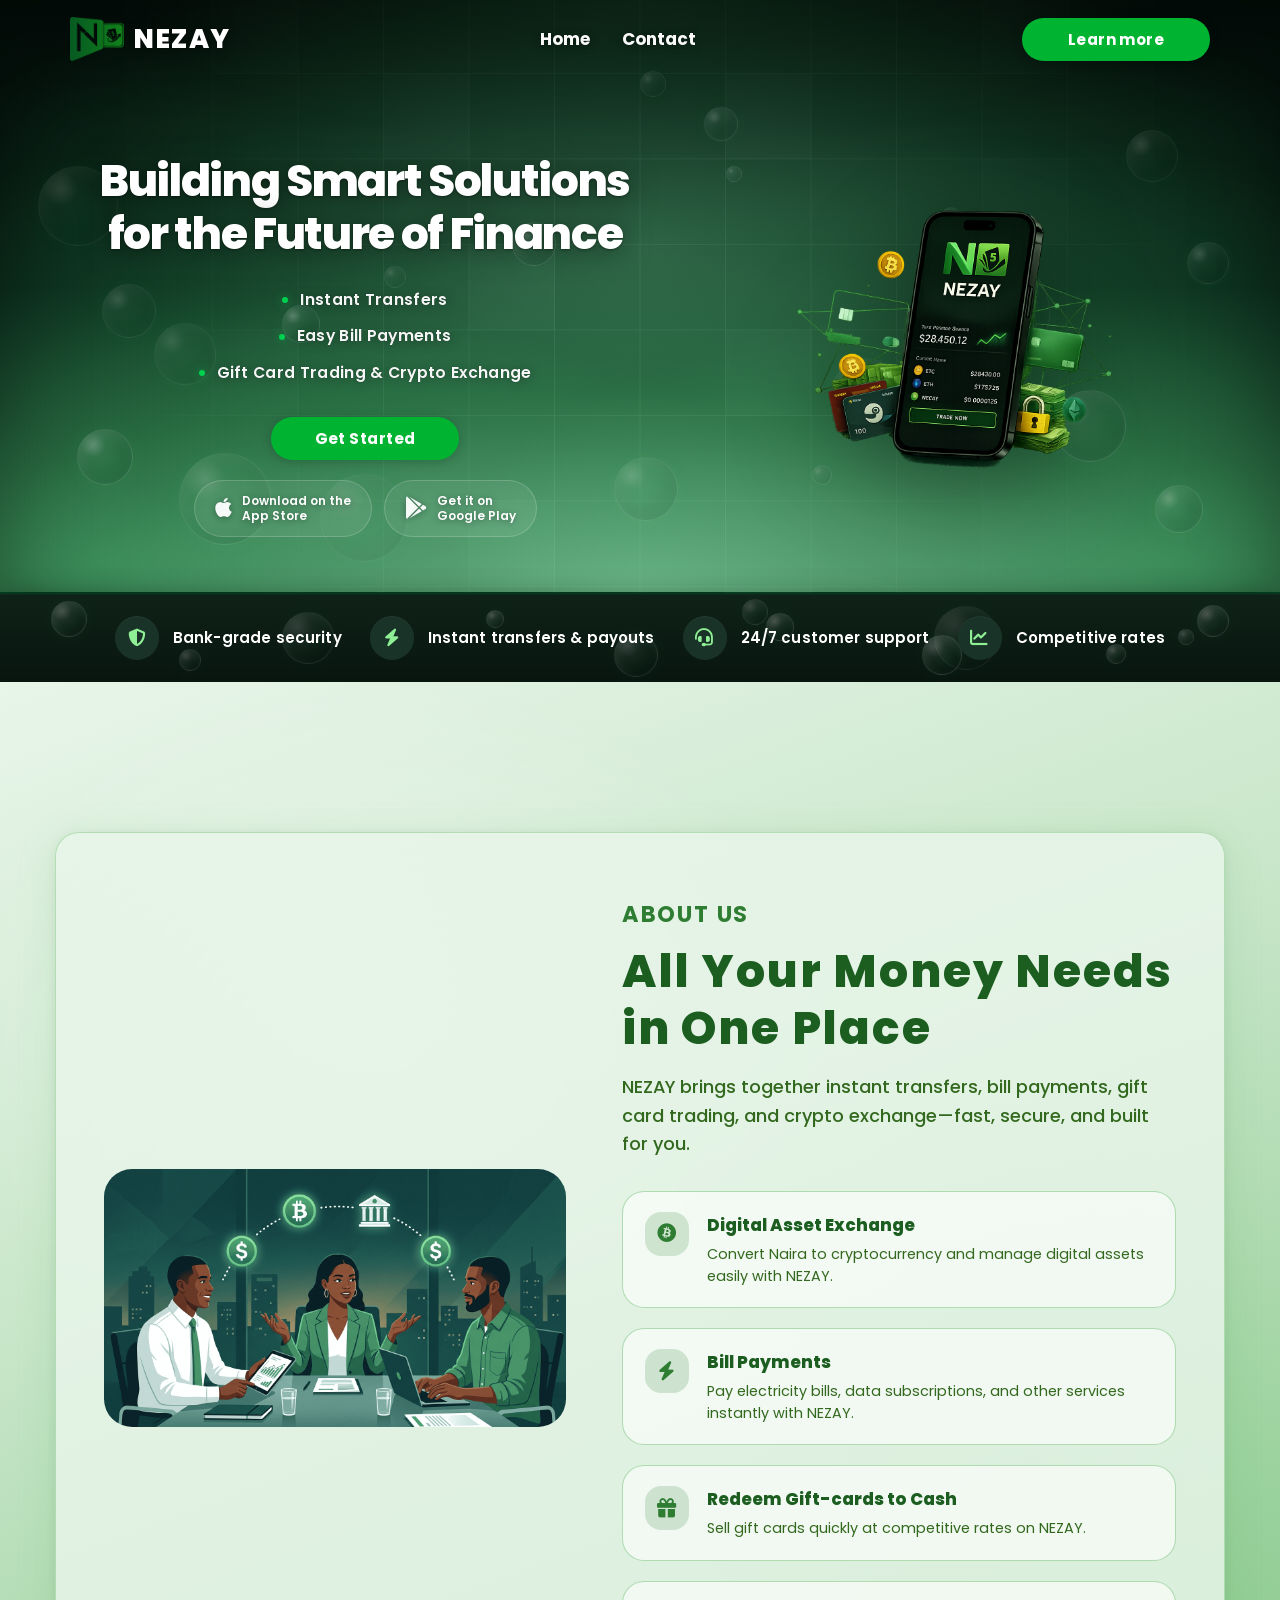
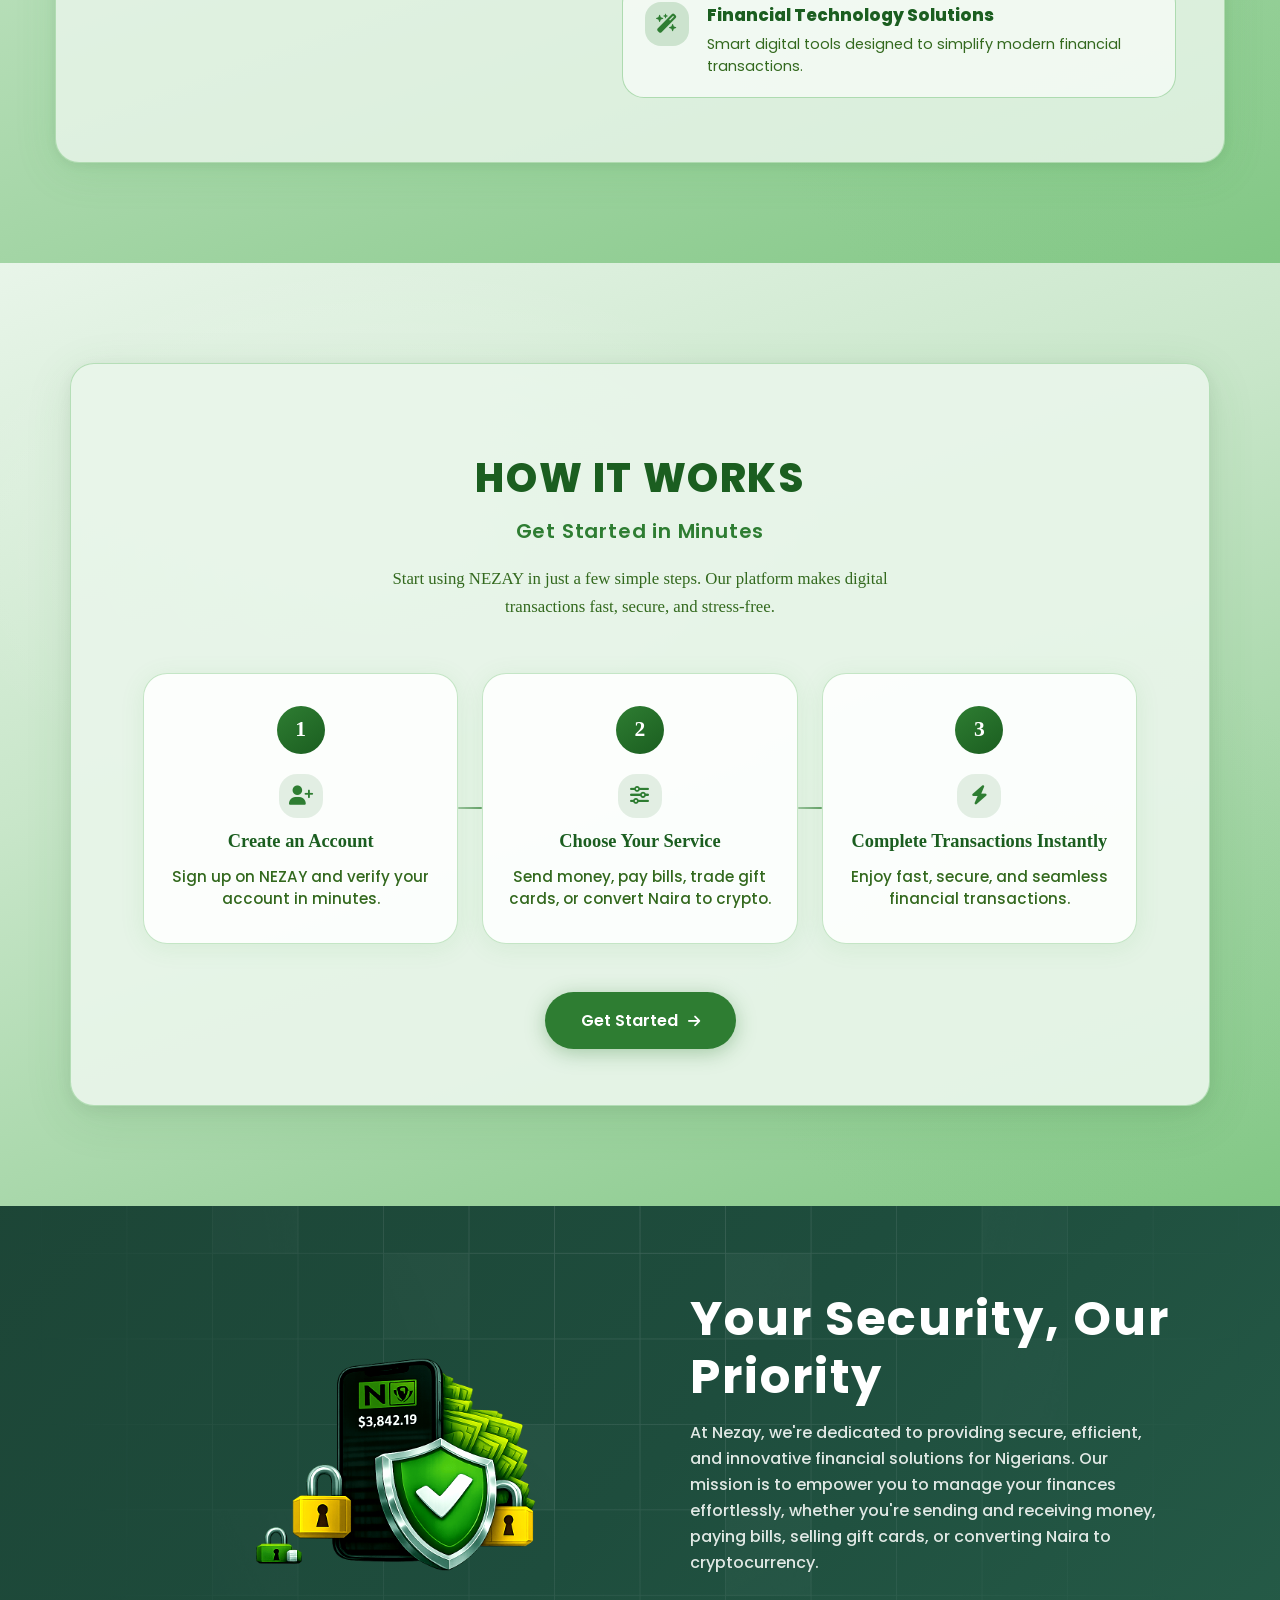
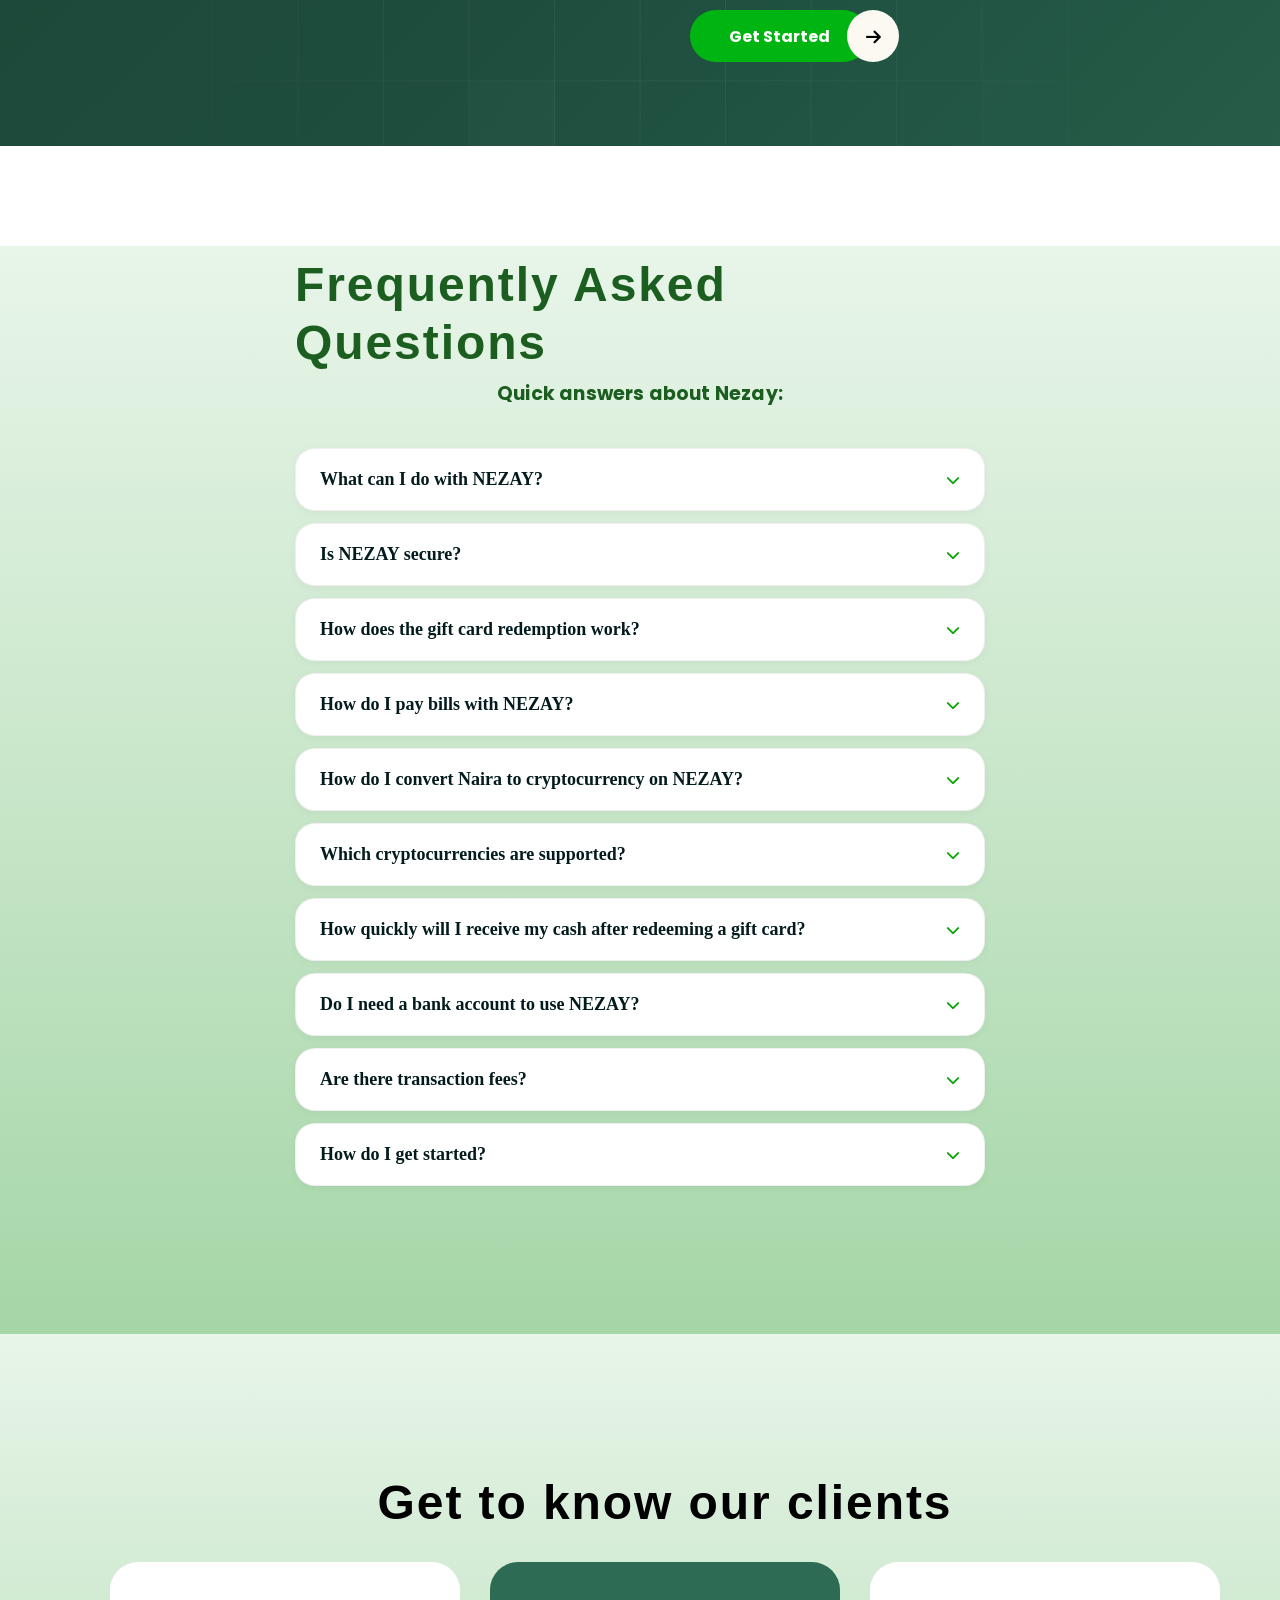
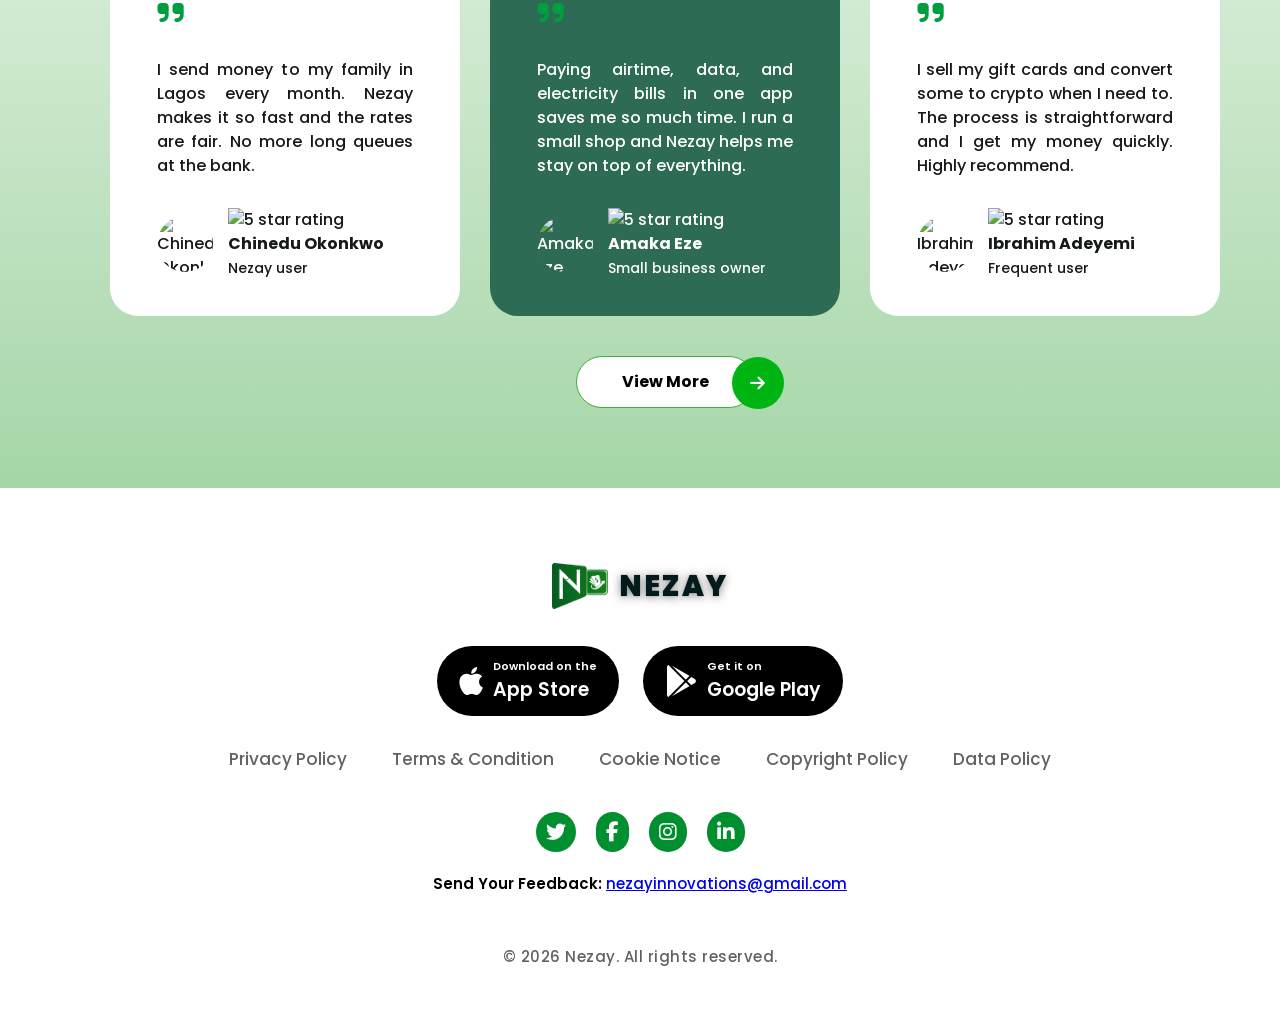
==== index.html @ 9d45f87e "Correction" ====
<!DOCTYPE html>
<html lang="en">
    <head>
        <meta charset="UTF-8">
        <meta name="viewport" content="width=device-width, initial-scale=1">
        
        <!-- Primary Meta Tags -->
        <title>Nezay Exchange | Send Money, Pay Bills, Sell Gift Cards & Convert Naira to Crypto</title>
        <meta name="title" content="Nezay Exchange | Send Money, Pay Bills, Sell Gift Cards & Convert Naira to Crypto">
        <meta name="description" content="Nezay Exchange is Nigeria's all-in-one fintech app. Send & receive money instantly, pay bills (airtime, data, electricity, cable TV), sell gift cards for cash, and convert Naira to Bitcoin, USDT & more.">
        <meta name="keywords" content="Nezay Exchange, Nigeria fintech app, send money Nigeria, receive money, bills payment app, buy airtime online, pay electricity bill, cable TV subscription, sell gift cards Nigeria, Naira to crypto, Naira to Bitcoin, USDT Nigeria, digital wallet Nigeria, mobile money app">
        <meta name="author" content="Evergreene Software">
        <meta name="robots" content="index, follow">
        <meta name="language" content="English">
        <meta name="revisit-after" content="7 days">
        <link rel="canonical" href="https://nezayexchange.com/">
        
        <!-- Open Graph / Facebook -->
        <meta property="og:type" content="website">
        <meta property="og:url" content="https://nezayexchange.com/">
        <meta property="og:title" content="Nezay Exchange | Send Money, Pay Bills, Sell Gift Cards & Convert Naira to Crypto">
        <meta property="og:description" content="Nigeria's all-in-one fintech app. Send & receive money instantly, pay bills, sell gift cards for cash, and convert Naira to Bitcoin, USDT & more.">
        <meta property="og:image" content="https://nezayexchange.com/images/og-image.png">
        <meta property="og:image:width" content="1200">
        <meta property="og:image:height" content="630">
        <meta property="og:site_name" content="Nezay Exchange">
        <meta property="og:locale" content="en_NG">
        
        <!-- Twitter -->
        <meta name="twitter:card" content="summary_large_image">
        <meta name="twitter:url" content="https://nezayexchange.com/">
        <meta name="twitter:title" content="Nezay Exchange | Send Money, Pay Bills, Sell Gift Cards & Convert Naira to Crypto">
        <meta name="twitter:description" content="Nigeria's all-in-one fintech app. Send & receive money instantly, pay bills, sell gift cards for cash, and convert Naira to Bitcoin, USDT & more.">
        <meta name="twitter:image" content="https://nezayexchange.com/images/og-image.png">
        
        <!-- App Links -->
        <meta property="al:ios:app_name" content="Nezay Exchange">
        <meta property="al:android:app_name" content="Nezay Exchange">
        
        <!-- Theme Color -->
        <meta name="theme-color" content="#00B512">
        <meta name="msapplication-TileColor" content="#00B512">
        
        <!-- Favicon -->
        <link rel="icon" type="image/png" sizes="32x32" href="images/Nezay Exchange Logo.png">
        <link rel="icon" type="image/png" sizes="16x16" href="images/Nezay Exchange Logo.png">
        <link rel="apple-touch-icon" sizes="180x180" href="images/Nezay Exchange Logo.png">
        
        <!-- Fonts -->
        <link rel="preconnect" href="https://fonts.googleapis.com">
        <link rel="preconnect" href="https://fonts.gstatic.com" crossorigin>
        <link href="https://fonts.googleapis.com/css2?family=Poppins:wght@400;500;600;700&display=swap" rel="stylesheet">
        <link href="https://db.onlinewebfonts.com/c/f1fcc5aed1e20fc0cdb9f8a7573625bd?family=Integral+CF+Regular" rel="stylesheet">
        <link href="https://db.onlinewebfonts.com/c/365834cfa7beb7ca64c00476397ddc32?family=Helvetica+Neue+Medium+Extended" rel="stylesheet">
        
        <!-- Stylesheet -->
        <link rel="stylesheet" href="style.css">
        
        <!-- Font Awesome -->
        <link rel="stylesheet" href="https://cdnjs.cloudflare.com/ajax/libs/font-awesome/6.6.0/css/all.min.css">
        
        <!-- Structured Data - Organization -->
        <script type="application/ld+json">
        {
            "@context": "https://schema.org",
            "@type": "Organization",
            "name": "Nezay Exchange",
            "url": "https://nezayexchange.com",
            "logo": "https://nezayexchange.com/images/Nezay Exchange Logo.png",
            "description": "Nigeria's all-in-one fintech app for sending money, paying bills, selling gift cards, and converting Naira to crypto.",
            "email": "nezayexchange@gmail.com",
            "sameAs": [
                "https://twitter.com/nezayexchange",
                "https://facebook.com/nezayexchange",
                "https://instagram.com/nezayexchange",
                "https://linkedin.com/company/nezayexchange"
            ],
            "contactPoint": {
                "@type": "ContactPoint",
                "email": "nezayexchange@gmail.com",
                "contactType": "customer service"
            }
        }
        </script>
        
        <!-- Structured Data - Mobile Application -->
        <script type="application/ld+json">
        {
            "@context": "https://schema.org",
            "@type": "MobileApplication",
            "name": "Nezay Exchange",
            "operatingSystem": ["iOS", "Android"],
            "applicationCategory": "FinanceApplication",
            "description": "Send & receive money, pay bills, sell gift cards, and convert Naira to crypto—all in one app.",
            "offers": {
                "@type": "Offer",
                "price": "0",
                "priceCurrency": "NGN"
            },
            "aggregateRating": {
                "@type": "AggregateRating",
                "ratingValue": "4.8",
                "ratingCount": "1000"
            },
            "featureList": [
                "Send and receive money instantly",
                "Pay bills (airtime, data, electricity, cable TV)",
                "Sell gift cards for instant cash",
                "Convert Naira to Bitcoin, USDT and other cryptocurrencies",
                "Bank-grade security"
            ]
        }
        </script>
        
        <!-- Structured Data - FAQ -->
        <script type="application/ld+json">
        {
            "@context": "https://schema.org",
            "@type": "FAQPage",
            "mainEntity": [
                {
                    "@type": "Question",
                    "name": "What can I do with Nezay Exchange?",
                    "acceptedAnswer": {
                        "@type": "Answer",
                        "text": "Nezay Exchange lets you send and receive money instantly, pay bills (airtime, data, electricity, cable TV), sell gift cards for instant cash, and convert Naira to cryptocurrencies like Bitcoin and USDT."
                    }
                },
                {
                    "@type": "Question",
                    "name": "Is Nezay Exchange secure?",
                    "acceptedAnswer": {
                        "@type": "Answer",
                        "text": "Yes, Nezay Exchange uses bank-grade security to protect your money and personal information. Your security is our priority."
                    }
                },
                {
                    "@type": "Question",
                    "name": "How do I sell gift cards on Nezay Exchange?",
                    "acceptedAnswer": {
                        "@type": "Answer",
                        "text": "Simply download the Nezay Exchange app, select 'Sell Gift Cards', choose your card brand, enter the details, and get paid instantly in Naira with competitive rates."
                    }
                }
            ]
        }
        </script>
    </head>
    <body>
        <!--Start Hero-->
        <main>
        <div class="landing nezay-hero">
            <div class="hero-bg-pattern" aria-hidden="true"></div>
            <div class="hero-bubbles" aria-hidden="true">
                <span class="hero-bubble"></span>
                <span class="hero-bubble"></span>
                <span class="hero-bubble"></span>
                <span class="hero-bubble"></span>
                <span class="hero-bubble"></span>
                <span class="hero-bubble"></span>
                <span class="hero-bubble"></span>
                <span class="hero-bubble"></span>
                <span class="hero-bubble"></span>
                <span class="hero-bubble"></span>
                <span class="hero-bubble"></span>
                <span class="hero-bubble"></span>
                <span class="hero-bubble"></span>
                <span class="hero-bubble"></span>
                <span class="hero-bubble"></span>
                <span class="hero-bubble"></span>
                <span class="hero-bubble"></span>
                <span class="hero-bubble"></span>
                <span class="hero-bubble"></span>
                <span class="hero-bubble"></span>
                <span class="hero-bubble"></span>
                <span class="hero-bubble"></span>
                <span class="hero-bubble"></span>
            </div>
            <div class="container">
                <header class="nezay-header">
                    <a href="#" class="nezay-logo">
                        <img src="images/Nezay Exchange Logo.png" alt="Nezay Exchange" class="logo-icon">
                        <span class="logo-text">Nezay</span>
                    </a>
                    <nav class="nezay-nav-center" aria-label="Main navigation">
                        <ul>
                            <li><a href="#">Home</a></li>
                            <li><a href="#">Contact</a></li>
                        </ul>
                    </nav>
                    <a href="#page-end" class="hero-btn-get-started hero-header-cta" aria-label="Learn more about Nezay Exchange">Learn more</a>
                </header>
                <section class="hero-content">
                    <div class="container hero-inner">
                        <div class="hero-text">
                            <h1 class="hero-title">Building Smart Solutions for the Future of Finance</h1>
                            <ul class="hero-highlights" aria-label="Key services">
                                <li>Instant Transfers</li>
                                <li>Easy Bill Payments</li>
                                <li>Gift Card Trading &amp; Crypto Exchange</li>
                            </ul>
                            <div class="hero-buttons">
                                <button type="button" class="hero-btn-get-started" aria-label="Get started with Nezay Exchange">Get Started</button>
                            </div>
                            <div class="app-badges">
                                <a href="#" class="badge badge-apple">
                                    <i class="fa-brands fa-apple"></i>
                                    <span>Download on the<br>App Store</span>
                                </a>
                                <a href="#" class="badge badge-google">
                                    <i class="fa-brands fa-google-play"></i>
                                    <span>Get it on<br>Google Play</span>
                                </a>
                            </div>
                        </div>
                        <div class="hero-visual">
                            <div class="hero-phone">
                                <img src="images/Nezay.png" alt="Nezay Exchange – hero illustration">
                            </div>
                        </div>
                    </div>
                </section>
            </div>
        </div>
        <!--End Hero-->
        <!--Start trust strip (below hero)-->
        <div class="sponsers-bar nezay-sponsors">
            <div class="trust-strip-bubbles" aria-hidden="true">
                <span class="trust-strip-bubble"></span>
                <span class="trust-strip-bubble"></span>
                <span class="trust-strip-bubble"></span>
                <span class="trust-strip-bubble"></span>
                <span class="trust-strip-bubble"></span>
                <span class="trust-strip-bubble"></span>
                <span class="trust-strip-bubble"></span>
                <span class="trust-strip-bubble"></span>
                <span class="trust-strip-bubble"></span>
                <span class="trust-strip-bubble"></span>
                <span class="trust-strip-bubble"></span>
                <span class="trust-strip-bubble"></span>
            </div>
            <div class="container">
                <div class="trust-strip" role="list" aria-label="Why Nezay Exchange">
                    <div class="trust-strip-item" role="listitem">
                        <span class="trust-strip-icon" aria-hidden="true"><i class="fa-solid fa-shield-halved"></i></span>
                        <span class="trust-strip-text">Bank-grade security</span>
                    </div>
                    <div class="trust-strip-item" role="listitem">
                        <span class="trust-strip-icon" aria-hidden="true"><i class="fa-solid fa-bolt"></i></span>
                        <span class="trust-strip-text">Instant transfers &amp; payouts</span>
                    </div>
                    <div class="trust-strip-item" role="listitem">
                        <span class="trust-strip-icon" aria-hidden="true"><i class="fa-solid fa-headset"></i></span>
                        <span class="trust-strip-text">24/7 customer support</span>
                    </div>
                    <div class="trust-strip-item" role="listitem">
                        <span class="trust-strip-icon" aria-hidden="true"><i class="fa-solid fa-chart-line"></i></span>
                        <span class="trust-strip-text">Competitive rates</span>
                    </div>
                </div>
            </div>
        </div>
        <!--End trust strip-->
        <!--Start About Us-->
        <section class="about-us" id="about">
            <div class="about-us-bg" aria-hidden="true"></div>
            <div class="container">
                <div class="about-us-grid">
                    <div class="about-us-visual">
                        <img src="images/about-us-fintech-illustration.png" alt="Nezay Exchange – fintech team and financial solutions" class="about-us-illustration" loading="lazy">
                    </div>
                    <div class="about-us-content">
                        <span class="about-us-label">About us</span>
                        <h2 class="about-us-title">All Your Money Needs in One Place</h2>
                        <p class="about-us-intro">NEZAY brings together instant transfers, bill payments, gift card trading, and crypto exchange—fast, secure, and built for you.</p>
                        <ul class="about-us-features">
                            <li>
                                <span class="about-us-feature-icon"><i class="fa-brands fa-bitcoin"></i></span>
                                <div>
                                    <h3>Digital Asset Exchange</h3>
                                    <p>Convert Naira to cryptocurrency and manage digital assets easily with NEZAY.</p>
                                </div>
                            </li>
                            <li>
                                <span class="about-us-feature-icon"><i class="fa-solid fa-bolt"></i></span>
                                <div>
                                    <h3>Bill Payments</h3>
                                    <p>Pay electricity bills, data subscriptions, and other services instantly with NEZAY.</p>
                                </div>
                            </li>
                            <li>
                                <span class="about-us-feature-icon"><i class="fa-solid fa-gift"></i></span>
                                <div>
                                    <h3>Redeem Gift-cards to Cash</h3>
                                    <p>Sell gift cards quickly at competitive rates on NEZAY.</p>
                                </div>
                            </li>
                            <li>
                                <span class="about-us-feature-icon"><i class="fa-solid fa-wand-magic-sparkles"></i></span>
                                <div>
                                    <h3>Financial Technology Solutions</h3>
                                    <p>Smart digital tools designed to simplify modern financial transactions.</p>
                                </div>
                            </li>
                        </ul>
                    </div>
                </div>
            </div>
        </section>
        <!--End About Us-->
        <!--Start How it works-->
        <section class="how-it-works-section" id="features" aria-label="How it works">
            <div class="how-it-works-bg" aria-hidden="true"></div>
            <div class="container">
                <div class="how-it-works-box">
                    <div class="how-it-works-inner">
                    <header class="how-it-works-header">
                        <span class="how-it-works-label">How it works</span>
                        <h2 class="how-it-works-title">Get Started in Minutes</h2>
                        <p class="how-it-works-intro">Start using NEZAY in just a few simple steps. Our platform makes digital transactions fast, secure, and stress-free.</p>
                    </header>
                    <div class="how-it-works-steps">
                        <div class="how-step">
                            <span class="how-step-number" aria-hidden="true">1</span>
                            <div class="how-step-content">
                                <span class="how-step-icon" aria-hidden="true"><i class="fa-solid fa-user-plus"></i></span>
                                <h3 class="how-step-title">Create an Account</h3>
                                <p class="how-step-desc">Sign up on NEZAY and verify your account in minutes.</p>
                            </div>
                        </div>
                        <div class="how-step-connector" aria-hidden="true"></div>
                        <div class="how-step">
                            <span class="how-step-number" aria-hidden="true">2</span>
                            <div class="how-step-content">
                                <span class="how-step-icon" aria-hidden="true"><i class="fa-solid fa-sliders"></i></span>
                                <h3 class="how-step-title">Choose Your Service</h3>
                                <p class="how-step-desc">Send money, pay bills, trade gift cards, or convert Naira to crypto.</p>
                            </div>
                        </div>
                        <div class="how-step-connector" aria-hidden="true"></div>
                        <div class="how-step">
                            <span class="how-step-number" aria-hidden="true">3</span>
                            <div class="how-step-content">
                                <span class="how-step-icon" aria-hidden="true"><i class="fa-solid fa-bolt"></i></span>
                                <h3 class="how-step-title">Complete Transactions Instantly</h3>
                                <p class="how-step-desc">Enjoy fast, secure, and seamless financial transactions.</p>
                            </div>
                        </div>
                    </div>
                    <div class="how-it-works-cta-wrap">
                        <a href="#" class="how-it-works-cta">Get Started</a>
                    </div>
                    </div>
                </div>
            </div>
        </section>
        <!--End How it works-->
        <!--Start Ad (own container, green) -->
        <section class="ad-section">
            <div class="ad-container">
                <div class="container">
                    <div class="ad-inner">
                        <div class="ad-image-wrap">
                            <img src="images/Security.png" alt="Nezay app with shield, padlocks, and secure finances" loading="lazy">
                        </div>
                        <div class="ad-text-wrap">
                            <h2>Your Security, Our Priority</h2>
                            <p>At Nezay, we're dedicated to providing secure, efficient, and innovative financial solutions for Nigerians. Our mission is to empower you to manage your finances effortlessly, whether you're sending and receiving money, paying bills, selling gift cards, or converting Naira to cryptocurrency.</p>
                            <button class="main-button">Get Started</button>
                        </div>
                    </div>
                </div>
            </div>
        </section>
        <!--End Ad-->
        <!--Start Services - FAQ-->
        <section class="services faq-section" id="services" aria-label="Frequently asked questions">
            <div class="container">
                <div class="faq-header">
                    <h2>Frequently Asked Questions</h2>
                    <p>Quick answers about Nezay:</p>
                </div>
                <div class="faq-list">
                    <div class="faq-item">
                        <button class="faq-question" type="button" aria-expanded="false" aria-controls="faq-answer-1" id="faq-question-1">
                            <span>What can I do with NEZAY?</span>
                            <i class="fa-solid fa-chevron-down faq-icon" aria-hidden="true"></i>
                        </button>
                        <div class="faq-answer" id="faq-answer-1" role="region" aria-labelledby="faq-question-1" hidden>
                            <p>NEZAY is a modern fintech platform that allows you to exchange digital assets, pay bills instantly, and redeem gift cards for cash—all in one secure app.</p>
                        </div>
                    </div>
                    <div class="faq-item">
                        <button class="faq-question" type="button" aria-expanded="false" aria-controls="faq-answer-2" id="faq-question-2">
                            <span>Is NEZAY secure?</span>
                            <i class="fa-solid fa-chevron-down faq-icon" aria-hidden="true"></i>
                        </button>
                        <div class="faq-answer" id="faq-answer-2" role="region" aria-labelledby="faq-question-2" hidden>
                            <p>Absolutely. NEZAY uses advanced encryption and secure transaction protocols to protect your funds and personal information. Your security is our top priority.</p>
                        </div>
                    </div>
                    <div class="faq-item">
                        <button class="faq-question" type="button" aria-expanded="false" aria-controls="faq-answer-3" id="faq-question-3">
                            <span>How does the gift card redemption work?</span>
                            <i class="fa-solid fa-chevron-down faq-icon" aria-hidden="true"></i>
                        </button>
                        <div class="faq-answer" id="faq-answer-3" role="region" aria-labelledby="faq-question-3" hidden>
                            <p>You can sell your unused gift cards on NEZAY at competitive rates. Just upload the card details, and once verified, you’ll receive cash directly in your wallet.</p>
                        </div>
                    </div>
                    <div class="faq-item">
                        <button class="faq-question" type="button" aria-expanded="false" aria-controls="faq-answer-4" id="faq-question-4">
                            <span>How do I pay bills with NEZAY?</span>
                            <i class="fa-solid fa-chevron-down faq-icon" aria-hidden="true"></i>
                        </button>
                        <div class="faq-answer" id="faq-answer-4" role="region" aria-labelledby="faq-question-4" hidden>
                            <p>In the app, go to Bills Payment and choose what you need: airtime, data, electricity, or cable TV. Enter the amount and beneficiary details, then confirm. Payments are processed quickly and are available 24/7.</p>
                        </div>
                    </div>
                    <div class="faq-item">
                        <button class="faq-question" type="button" aria-expanded="false" aria-controls="faq-answer-5" id="faq-question-5">
                            <span>How do I convert Naira to cryptocurrency on NEZAY?</span>
                            <i class="fa-solid fa-chevron-down faq-icon" aria-hidden="true"></i>
                        </button>
                        <div class="faq-answer" id="faq-answer-5" role="region" aria-labelledby="faq-question-5" hidden>
                            <p>Simply fund your NEZAY wallet with Naira, choose the cryptocurrency you want, and complete the exchange instantly. Your digital assets are stored securely in your NEZAY account.</p>
                        </div>
                    </div>
                    <div class="faq-item">
                        <button class="faq-question" type="button" aria-expanded="false" aria-controls="faq-answer-7" id="faq-question-7">
                            <span>Which cryptocurrencies are supported?</span>
                            <i class="fa-solid fa-chevron-down faq-icon" aria-hidden="true"></i>
                        </button>
                        <div class="faq-answer" id="faq-answer-7" role="region" aria-labelledby="faq-question-7" hidden>
                            <p>NEZAY supports popular cryptocurrencies such as Bitcoin, Ethereum, USDT, and more. We're constantly expanding our list to meet user needs.</p>
                        </div>
                    </div>
                    <div class="faq-item">
                        <button class="faq-question" type="button" aria-expanded="false" aria-controls="faq-answer-8" id="faq-question-8">
                            <span>How quickly will I receive my cash after redeeming a gift card?</span>
                            <i class="fa-solid fa-chevron-down faq-icon" aria-hidden="true"></i>
                        </button>
                        <div class="faq-answer" id="faq-answer-8" role="region" aria-labelledby="faq-question-8" hidden>
                            <p>Once your gift card is verified, the cash is credited to your NEZAY wallet almost instantly. You can then withdraw or use it for other transactions.</p>
                        </div>
                    </div>
                    <div class="faq-item">
                        <button class="faq-question" type="button" aria-expanded="false" aria-controls="faq-answer-9" id="faq-question-9">
                            <span>Do I need a bank account to use NEZAY?</span>
                            <i class="fa-solid fa-chevron-down faq-icon" aria-hidden="true"></i>
                        </button>
                        <div class="faq-answer" id="faq-answer-9" role="region" aria-labelledby="faq-question-9" hidden>
                            <p>No, you don’t need a traditional bank account to use NEZAY. It provides integrated digital accounts that can send and receive money seamlessly.</p>
                        </div>
                    </div>
                    <div class="faq-item">
                        <button class="faq-question" type="button" aria-expanded="false" aria-controls="faq-answer-10" id="faq-question-10">
                            <span>Are there transaction fees?</span>
                            <i class="fa-solid fa-chevron-down faq-icon" aria-hidden="true"></i>
                        </button>
                        <div class="faq-answer" id="faq-answer-10" role="region" aria-labelledby="faq-question-10" hidden>
                            <p>NEZAY charges minimal fees for certain services, such as currency exchange. All fees are clearly displayed before you confirm a transaction.</p>
                        </div>
                    </div>
                    <div class="faq-item">
                        <button class="faq-question" type="button" aria-expanded="false" aria-controls="faq-answer-11" id="faq-question-11">
                            <span>How do I get started?</span>
                            <i class="fa-solid fa-chevron-down faq-icon" aria-hidden="true"></i>
                        </button>
                        <div class="faq-answer" id="faq-answer-11" role="region" aria-labelledby="faq-question-11" hidden>
                            <p>Download the NEZAY app, sign up with your details, verify your account, and you're ready to start exchanging, paying bills, and redeeming gift cards.</p>
                        </div>
                    </div>
                </div>
            </div>
        </section>
        <!--End Services - FAQ-->
        <section class="opinions" id="testimonials" aria-label="Customer testimonials">
            <div class="container">
                <h2>Get to know our clients</h2>
                <div class="quotes-group">
                    <div class="quote">
                        <i class="fa-solid fa-quote-right"></i>
                        <p>I send money to my family in Lagos every month. Nezay makes it so fast and the rates are fair. No more long queues at the bank.</p>
                        <div class="profile">
                            <img src="https://api.dicebear.com/7.x/avataaars/png?seed=Chinedu" alt="Chinedu Okonkwo - Nezay Exchange user" class="quote-avatar" loading="lazy">
                            <div class="details">
                                <img src="https://h.top4top.io/p_3235p14hz1.png" alt="5 star rating" loading="lazy">
                                <h4>Chinedu Okonkwo</h4>
                                <span>Nezay user</span>
                            </div>
                        </div>
                    </div>
                    <div class="quote active">
                        <i class="fa-solid fa-quote-right"></i>
                        <p>Paying airtime, data, and electricity bills in one app saves me so much time. I run a small shop and Nezay helps me stay on top of everything.</p>
                        <div class="profile">
                            <img src="https://api.dicebear.com/7.x/avataaars/png?seed=Amaka" alt="Amaka Eze - Small business owner" class="quote-avatar" loading="lazy">
                            <div class="details">
                                <img src="https://h.top4top.io/p_3235p14hz1.png" alt="5 star rating" loading="lazy">
                                <h4>Amaka Eze</h4>
                                <span>Small business owner</span>
                            </div>
                        </div>
                    </div>
                    <div class="quote">
                        <i class="fa-solid fa-quote-right"></i>
                        <p>I sell my gift cards and convert some to crypto when I need to. The process is straightforward and I get my money quickly. Highly recommend.</p>
                        <div class="profile">
                            <img src="https://api.dicebear.com/7.x/avataaars/png?seed=Ibrahim" alt="Ibrahim Adeyemi - Frequent user" class="quote-avatar" loading="lazy">
                            <div class="details">
                                <img src="https://h.top4top.io/p_3235p14hz1.png" alt="5 star rating" loading="lazy">
                                <h4>Ibrahim Adeyemi</h4>
                                <span>Frequent user</span>
                            </div>
                        </div>
                    </div>
                </div>
                <button class="secondary-button" aria-label="View more customer testimonials">View More</button>
            </div>
        </section>
        </main>
        <footer class="footer" id="page-end" role="contentinfo">
            <div class="container">
                <a href="#" class="nezay-logo footer-logo">
                    <img src="images/Nezay Exchange Logo.png" alt="Nezay" class="logo-icon">
                    <span class="logo-text">Nezay</span>
                </a>
                <div class="download">
                    <div class="ios">
                        <i class="fa-brands fa-apple"></i>
                        <p>Download on the <br><span>App Store</span></p> 
                    </div>
                    <div class="android">
                        <i class="fa-brands fa-google-play"></i>
                        <p>Get it on <br><span>Google Play</span></p> 
                    </div>
                </div>
                <ul>
                    <li><a href="">Privacy Policy</a></li>
                    <li><a href="">Terms & Condition</a></li>
                    <li><a href="">Cookie Notice</a></li>
                    <li><a href="">Copyright Policy</a></li>
                    <li><a href="">Data Policy</a></li>
                </ul>
                <div class="social-icons">
                    <a href="https://twitter.com/nezayexchange" target="_blank" rel="noopener noreferrer" aria-label="Follow Nezay Exchange on Twitter">
                        <i class="fa-brands fa-twitter"></i>
                    </a>
                    <a href="https://facebook.com/nezayexchange" target="_blank" rel="noopener noreferrer" aria-label="Follow Nezay Exchange on Facebook">
                        <i class="fa-brands fa-facebook-f facebook"></i>
                    </a>
                    <a href="https://instagram.com/nezayexchange" target="_blank" rel="noopener noreferrer" aria-label="Follow Nezay Exchange on Instagram">
                        <i class="fa-brands fa-instagram"></i>
                    </a>
                    <a href="https://linkedin.com/company/nezayexchange" target="_blank" rel="noopener noreferrer" aria-label="Follow Nezay Exchange on LinkedIn">
                        <i class="fa-brands fa-linkedin-in"></i>
                    </a>
                </div>
                <p class="feedback"><span>Send Your Feedback:</span> <a href="mailto:nezayinnovations@gmail.com">nezayinnovations@gmail.com</a></p>
                <p class="copyright">&copy; 2026 Nezay. All rights reserved.</p>
            </div>
        </footer>
        <script src="script.js"></script>
    </body>
</html>
---- style.css ----
* {
    margin: 0;
    padding: 0;
    box-sizing: border-box;
}

html, body {
    overflow-x: hidden; 

}

:root {
    --font-main : 'Poppins', sans-serif;
    --font-secondary: 'Integral CF Regular', sans-serif;
    --font-third: "Helvetica Neue Medium Extended";
}

/* Start Components */

.main-button {
    background-color: #00B512;
    color: white;
    text-align: center;
    border: none;
    border-radius: 9999px;
    font-family: var(--font-main);
    font-size: 16px;
    font-weight: 700;
    width: 179px;
    height: 52px;
    position: relative;
    cursor: pointer;
    transition: background-color 0.3s, transform 0.3s ease-in-out;
}

.main-button:after {
    position: absolute;
    content: "\f061";
    background-color: #FBF9F1;
    font-family: "Font Awesome 6 Free";
    color: black;
    border-radius: 9999px;
    width: 52px;
    height: 52px;
    top: 0;
    right: -30px;
    display: flex;
    align-items: center;
    justify-content: center;
    font-size: 17px; 
    transition: right 0.3s ease-in-out; 

}

.main-button:hover {
    background-color: #008f0b; 
    transform: scale(1.05); 
}

.main-button:hover:after {
    right: -35px; 
}

.secondary-button {
    background-color: #FFF;
    color: #000;
    border: 0.8px solid #40AF3E;
    margin-top: 30px;
    text-align: center;
    border-radius: 9999px;
    font-family: var(--font-main);
    font-size: 16px;
    font-weight: 700;
    width: 179px;
    height: 52px;
    position: relative;
    cursor: pointer;
    transition: background-color 0.3s, transform 0.3s ease-in-out;
}

.secondary-button::after {
    background-color: #00B512;
    color: #FFF;
    position: absolute;
    content: "\f061";
    font-family: "Font Awesome 6 Free";
    border-radius: 50px;
    width: 52px;
    height: 52px;
    top: 0;
    right: -30px;
    display: flex;
    align-items: center;
    justify-content: center;
    font-size: 17px; 
    transition: right 0.3s ease-in-out; 

}

.secondary-button:hover {
    background-color: #40AF3E; 
    color: white;
    transform: scale(1.05); 
}

.secondary-button:hover::after {
    right: -35px; 
    background-color: white;
    border: 1px solid #00B512;
    color: #000;
}

h2 {
    font-family: var(--font-secondary);
    font-size: 4rem;
    font-weight: 400;
    line-height: 1.2em;
    letter-spacing: 0.04em;
    text-align: left;
    margin-top: 10px;
}

.main-section-title {
    background-color: #F9FAFB;
    border: 1px solid #EAECF0;
    margin-bottom: 5px;
    padding: 6px 16px 6px 12px;
    border-radius: 100px;
    font-family: var(--font-main);
    font-size: 14px;
    font-weight: 500;
    text-transform: uppercase;
    color: #031B1D;
}

.main-section-title:hover {
    background-color: #40AF3E;
    color: white; 
    transform: scale(1.05); 
    box-shadow: 0 0 15px rgba(13, 210, 40, 0.5);
}

.secondary-section-title {
    color: white;
    text-transform: uppercase;
    font-family: var(--font-main);
    font-size: 14px;
    font-weight: 500;
    text-align: center;
    padding: 6px 16px 6px 12px;
    background-color: rgba(255, 255, 255, 0.18);
    border-radius: 100px;
}

.secondary-section-title:hover {
    background-color: #40AF3E;
    color: white; 
    transform: scale(1.05); 
    box-shadow: 0 0 15px rgba(13, 210, 40, 0.5);
}

.icon-svg {
    width: 9px;
    height: 13px;
}

/* Start Hero */
.landing {
    background: url("https://l.top4top.io/p_3235cr8e41.png") no-repeat top center;
    background-size: cover;
    min-height: 650px;
    max-height: 1250px;
    position: relative;
}

.container {
    padding-left: 15px;
    padding-right: 15px;
    margin-left: auto;
    margin-right: auto;
}

@media (min-width: 768px) {
    .container {
        width: 750px;
    }
}

@media (min-width: 992px) {
    .container {
        width: 970px;
    }
}

@media (min-width: 1200px) {
    .container {
        width: 1170px;
    }
}

header {
    display: flex;
    justify-content: space-between;
    align-items: center;
    padding-top: 20px;
}

header img {
    width: 122px;
    height: 33px;
}

header nav ul {
    display: flex;
    list-style: none;
    gap: 24px;
}

header nav ul li a {
    text-decoration: none;
    color: #DCDCDC;
    font-family: var(--font-main);
    font-size: 16px;
    position: relative; 
    transition: color 0.3s, transform 0.3s ease; 
}


header nav ul li a:hover {
    color: #898888; 
    transform: scale(1.1); 
}

header nav ul li a::after {
    content: "";
    position: absolute;
    bottom: -10px;
    left: 0;
    width: 100%;
    height: 2px;
    background-color: #40AF3E; 
    transform: scaleX(0); 
    transform-origin: bottom right; 
    transition: transform 0.3s ease;
}

header nav ul li a:hover::after {
    transform: scaleX(1); 
    transform-origin: bottom left;
}


header button {
    border: none;
    outline: none;
    padding: 10px;
    width: 130px;
    height: 48px;
    background-color: transparent;
    border: 1px solid #DCDCDC;
    color: #DCDCDC;
    border-radius: 9999px;
    font-size: 16px;
    font-weight: 600;
    cursor: pointer;
}

header button:hover {
    background-color: white;
    color: #1f2952;
    border: 1px solid white;
    font-weight: regular;
}

.landing .container .pattern {
    position: absolute;
    max-width: 100%;
    max-height: 100%;
    margin: 0;
    pointer-events: none;
    
}


/* Start Hero */
section .container {
    display: flex;
    flex-wrap: wrap;
    align-items: center;
    justify-content: space-between;
    margin-top: 50px;
}


section .text {
    max-width: 50%; 
    align-self: flex-start;
    margin-top: 40px;
}
section .landing-image {
    max-width: 40%;
}
section .landing-image img {
    width: 90%;
    height: auto;
    object-fit: contain; /* or object-fit: cover for full coverage */
}

section .text h2 {
    color: white;
}

section .text h2 span {
    color: #E2FF54;
}

section .text p {
    font-family: var(--font-main);
    font-size: 18px;
    line-height: 27px;
    font-weight: 500;
    color: #DCDCDC;
    text-transform: capitalize;
    margin-top: 15px;
}


.text .main-button {
    margin-top: 45px;
    margin-bottom: 25px;
}

.images {
    display: flex;
    flex-wrap: wrap;  
    justify-content: space-between;
    align-items: center;
    gap: 20px;
}

.images img {
    max-width: 120px;
    width: auto;
    height: auto;
}

/* Trust strip — very dark green, bubbles behind content */
.sponsers-bar.nezay-sponsors {
    --trust-bg-top: #0f2218;
    --trust-bg-bottom: #08150f;
    --trust-badge-bg: #1a3328;
    --trust-icon: #8fef95;
    --trust-divider: rgba(255, 255, 255, 0.2);
    position: relative;
    overflow: hidden;
    background: linear-gradient(180deg, var(--trust-bg-top) 0%, var(--trust-bg-bottom) 100%);
    border-top: 1px solid rgba(0, 160, 70, 0.25);
    box-shadow:
        inset 0 1px 0 rgba(0, 100, 50, 0.12),
        0 4px 24px rgba(0, 0, 0, 0.35);
    padding: 22px 20px;
    min-height: 0;
    display: flex;
    align-items: center;
}

.trust-strip-bubbles {
    position: absolute;
    inset: 0;
    z-index: 0;
    overflow: hidden;
    pointer-events: none;
}

.trust-strip-bubble {
    position: absolute;
    border-radius: 50%;
    background: radial-gradient(
        circle at 30% 28%,
        rgba(255, 255, 255, 0.42) 0%,
        rgba(200, 255, 220, 0.14) 28%,
        rgba(80, 180, 120, 0.1) 55%,
        transparent 78%
    );
    border: 1px solid rgba(255, 255, 255, 0.22);
    box-shadow:
        inset -4px -6px 12px rgba(0, 35, 22, 0.15),
        inset 3px 4px 10px rgba(255, 255, 255, 0.2),
        0 0 16px rgba(120, 255, 180, 0.08);
    opacity: 0.5;
    animation: trust-strip-bubble-drift 18s ease-in-out infinite;
}

.trust-strip-bubble:nth-child(1) {
    width: 36px;
    height: 36px;
    left: 4%;
    top: 8%;
    animation-duration: 14s;
    animation-delay: 0s;
}

.trust-strip-bubble:nth-child(2) {
    width: 22px;
    height: 22px;
    left: 14%;
    bottom: 12%;
    top: auto;
    animation-duration: 12s;
    animation-delay: -2s;
    opacity: 0.4;
}

.trust-strip-bubble:nth-child(3) {
    width: 52px;
    height: 52px;
    left: 22%;
    top: 50%;
    transform: translateY(-50%);
    animation-duration: 20s;
    animation-delay: -5s;
    opacity: 0.35;
}

.trust-strip-bubble:nth-child(4) {
    width: 18px;
    height: 18px;
    left: 38%;
    top: 18%;
    animation-duration: 11s;
    animation-delay: -7s;
}

.trust-strip-bubble:nth-child(5) {
    width: 44px;
    height: 44px;
    left: 48%;
    bottom: 6%;
    top: auto;
    animation-duration: 16s;
    animation-delay: -1s;
    opacity: 0.42;
}

.trust-strip-bubble:nth-child(6) {
    width: 28px;
    height: 28px;
    right: 38%;
    left: auto;
    top: 22%;
    animation-duration: 15s;
    animation-delay: -4s;
}

.trust-strip-bubble:nth-child(7) {
    width: 64px;
    height: 64px;
    right: 22%;
    left: auto;
    top: 50%;
    margin-top: -32px;
    animation-duration: 22s;
    animation-delay: -9s;
    opacity: 0.28;
}

.trust-strip-bubble:nth-child(8) {
    width: 20px;
    height: 20px;
    right: 12%;
    left: auto;
    bottom: 20%;
    top: auto;
    animation-duration: 13s;
    animation-delay: -3s;
}

.trust-strip-bubble:nth-child(9) {
    width: 32px;
    height: 32px;
    right: 4%;
    left: auto;
    top: 12%;
    animation-duration: 17s;
    animation-delay: -6s;
}

.trust-strip-bubble:nth-child(10) {
    width: 26px;
    height: 26px;
    left: 58%;
    top: 6%;
    animation-duration: 14s;
    animation-delay: -11s;
    opacity: 0.38;
}

.trust-strip-bubble:nth-child(11) {
    width: 40px;
    height: 40px;
    left: 72%;
    bottom: 8%;
    top: auto;
    animation-duration: 19s;
    animation-delay: -8s;
}

.trust-strip-bubble:nth-child(12) {
    width: 16px;
    height: 16px;
    left: 92%;
    top: 40%;
    animation-duration: 10s;
    animation-delay: -4s;
    opacity: 0.45;
}

@keyframes trust-strip-bubble-drift {
    0%,
    100% {
        transform: translate(0, 0) scale(1);
    }

    33% {
        transform: translate(5px, -6px) scale(1.03);
    }

    66% {
        transform: translate(-4px, 4px) scale(0.98);
    }
}

/* Fix vertical center for bubble 3 — animation overrides transform */
.trust-strip-bubble:nth-child(3) {
    top: 50%;
    margin-top: -26px;
    transform: none;
}

.nezay-sponsors .container {
    position: relative;
    z-index: 1;
    width: 100%;
    max-width: 1120px;
}

.trust-strip {
    display: flex;
    flex-wrap: wrap;
    justify-content: space-evenly;
    align-items: center;
    gap: 12px 8px;
    font-family: var(--font-main);
    margin: 0;
    padding: 0;
}

.trust-strip-item {
    display: flex;
    align-items: center;
    gap: 14px;
    color: #ffffff;
    font-size: 15px;
    font-weight: 600;
    letter-spacing: 0.01em;
    line-height: 1.35;
}

/* Vertical rule between items — height aligned with text line */
.trust-strip-lead {
    flex: 0 0 1px;
    width: 1px;
    height: 1.35em;
    min-height: 22px;
    max-height: 26px;
    margin-right: clamp(16px, 4vw, 36px);
    margin-left: 0;
    background: var(--trust-divider);
    border-radius: 1px;
    align-self: center;
}

.trust-strip-item:first-child .trust-strip-lead {
    display: none;
    width: 0;
    min-width: 0;
    margin: 0;
    background: transparent;
}

.trust-strip-icon {
    display: flex;
    align-items: center;
    justify-content: center;
    width: 44px;
    height: 44px;
    border-radius: 22px;
    background: var(--trust-badge-bg);
    color: var(--trust-icon);
    flex-shrink: 0;
    box-shadow: inset 0 1px 0 rgba(255, 255, 255, 0.04);
}

.trust-strip-icon i {
    font-size: 1.1rem;
}

.trust-strip-text {
    color: #ffffff;
    white-space: nowrap;
}

@media (max-width: 960px) and (min-width: 481px) {
    .trust-strip {
        display: grid;
        grid-template-columns: 1fr 1fr;
        justify-content: stretch;
        gap: 0;
        max-width: 560px;
        margin: 0 auto;
    }

    .trust-strip-lead {
        display: none;
        width: 0;
        margin: 0;
    }

    .trust-strip-item {
        justify-content: flex-start;
        padding: 16px 18px;
        border-right: 1px solid rgba(255, 255, 255, 0.12);
        border-bottom: 1px solid rgba(255, 255, 255, 0.12);
    }

    .trust-strip-item:nth-child(2n) {
        border-right: none;
    }

    .trust-strip-item:nth-child(n + 3) {
        border-bottom: none;
    }
}

@media (max-width: 480px) {
    .sponsers-bar.nezay-sponsors {
        padding: 16px 16px;
    }

    .trust-strip {
        display: flex;
        flex-direction: column;
        align-items: stretch;
        gap: 0;
        max-width: none;
    }

    .trust-strip-item {
        justify-content: flex-start;
        padding: 14px 4px;
        border-bottom: 1px solid rgba(255, 255, 255, 0.1);
        border-right: none;
    }

    .trust-strip-item:last-child {
        border-bottom: none;
    }

    .trust-strip-lead {
        display: none !important;
        margin: 0 !important;
    }

    .trust-strip-text {
        white-space: normal;
        text-align: left;
    }
}

/* ========== Nezay Exchange Hero (first part: title → sponsors bar) ========== */
/* Landing image more visible; tall rising lime; bubbles on top */
.nezay-hero {
    background-color: #05140e;
    background-image:
        radial-gradient(
            ellipse 95% 85% at 50% 42%,
            rgba(140, 255, 185, 0.28) 0%,
            rgba(80, 220, 130, 0.12) 38%,
            transparent 62%
        ),
        radial-gradient(
            ellipse 150% 120% at 50% 100%,
            rgba(150, 255, 190, 0.55) 0%,
            rgba(90, 230, 140, 0.28) 28%,
            rgba(50, 180, 100, 0.12) 48%,
            transparent 68%
        ),
        radial-gradient(ellipse 110% 90% at 8% 95%, rgba(110, 245, 150, 0.35) 0%, transparent 52%),
        radial-gradient(ellipse 110% 90% at 92% 95%, rgba(110, 245, 150, 0.35) 0%, transparent 52%),
        linear-gradient(
            180deg,
            rgba(3, 14, 9, 0.82) 0%,
            rgba(4, 20, 13, 0.72) 18%,
            rgba(5, 26, 17, 0.58) 38%,
            rgba(5, 30, 20, 0.42) 55%,
            rgba(6, 34, 22, 0.28) 72%,
            rgba(7, 40, 26, 0.14) 88%,
            rgba(8, 44, 28, 0.06) 100%
        ),
        url("images/Landing%20images.png");
    background-repeat: no-repeat;
    background-position: center center;
    background-size: cover;
    min-height: auto;
    position: relative;
    overflow: hidden;
    -webkit-font-smoothing: antialiased;
    -moz-osx-font-smoothing: grayscale;
    border-bottom: 1px solid rgba(0, 200, 90, 0.25);
    box-shadow: inset 0 70px 90px rgba(0, 0, 0, 0.32);
}

.hero-bg-pattern {
    position: absolute;
    inset: 0;
    z-index: 0;
    pointer-events: none;
    background:
        radial-gradient(ellipse 80% 50% at 50% 0%, rgba(100, 255, 150, 0.06) 0%, transparent 50%),
        radial-gradient(ellipse 120% 70% at 50% 100%, rgba(170, 255, 200, 0.14) 0%, transparent 50%);
    animation: hero-rise-glow 12s ease-in-out infinite alternate;
}

@keyframes hero-rise-glow {
    0% {
        opacity: 0.9;
    }
    100% {
        opacity: 1;
    }
}

/* Floating glass bubbles */
.hero-bubbles {
    position: absolute;
    inset: 0;
    z-index: 0;
    overflow: hidden;
    pointer-events: none;
}

.hero-bubble {
    position: absolute;
    border-radius: 50%;
    background: radial-gradient(
        circle at 28% 28%,
        rgba(255, 255, 255, 0.45) 0%,
        rgba(180, 255, 210, 0.12) 22%,
        rgba(60, 160, 100, 0.08) 55%,
        rgba(20, 60, 40, 0.04) 78%,
        transparent 100%
    );
    border: 1px solid rgba(255, 255, 255, 0.18);
    box-shadow:
        inset -6px -10px 18px rgba(0, 40, 25, 0.2),
        inset 4px 6px 14px rgba(255, 255, 255, 0.15),
        0 0 24px rgba(100, 255, 160, 0.1);
    backdrop-filter: blur(2px);
    -webkit-backdrop-filter: blur(2px);
    animation: hero-bubble-drift 22s ease-in-out infinite;
    opacity: 0.55;
}

.hero-bubble:nth-child(1) {
    width: 56px;
    height: 56px;
    left: 6%;
    bottom: 18%;
    animation-duration: 19s;
    animation-delay: 0s;
}

.hero-bubble:nth-child(2) {
    width: 92px;
    height: 92px;
    left: 14%;
    bottom: 8%;
    animation-duration: 25s;
    animation-delay: -3s;
    opacity: 0.4;
}

.hero-bubble:nth-child(3) {
    width: 38px;
    height: 38px;
    left: 22%;
    bottom: 42%;
    animation-duration: 16s;
    animation-delay: -7s;
}

.hero-bubble:nth-child(4) {
    width: 72px;
    height: 72px;
    right: 12%;
    bottom: 22%;
    left: auto;
    animation-duration: 21s;
    animation-delay: -2s;
}

.hero-bubble:nth-child(5) {
    width: 48px;
    height: 48px;
    right: 6%;
    bottom: 10%;
    left: auto;
    animation-duration: 18s;
    animation-delay: -9s;
    opacity: 0.5;
}

.hero-bubble:nth-child(6) {
    width: 110px;
    height: 110px;
    right: 18%;
    bottom: 38%;
    left: auto;
    animation-duration: 28s;
    animation-delay: -5s;
    opacity: 0.32;
}

.hero-bubble:nth-child(7) {
    width: 44px;
    height: 44px;
    left: 40%;
    bottom: 55%;
    animation-duration: 20s;
    animation-delay: -11s;
}

.hero-bubble:nth-child(8) {
    width: 64px;
    height: 64px;
    left: 48%;
    bottom: 12%;
    animation-duration: 24s;
    animation-delay: -4s;
    opacity: 0.38;
}

.hero-bubble:nth-child(9) {
    width: 28px;
    height: 28px;
    left: 72%;
    bottom: 48%;
    animation-duration: 14s;
    animation-delay: -8s;
}

.hero-bubble:nth-child(10) {
    width: 80px;
    height: 80px;
    left: 3%;
    top: 28%;
    bottom: auto;
    animation-duration: 26s;
    animation-delay: -6s;
    opacity: 0.28;
}

.hero-bubble:nth-child(11) {
    width: 52px;
    height: 52px;
    right: 8%;
    top: 22%;
    left: auto;
    bottom: auto;
    animation-duration: 23s;
    animation-delay: -12s;
    opacity: 0.3;
}

.hero-bubble:nth-child(12) {
    width: 34px;
    height: 34px;
    left: 55%;
    top: 18%;
    bottom: auto;
    animation-duration: 17s;
    animation-delay: -1s;
    opacity: 0.42;
}

.hero-bubble:nth-child(13) {
    width: 22px;
    height: 22px;
    left: 30%;
    top: 45%;
    bottom: auto;
    animation-duration: 15s;
    animation-delay: -4s;
    opacity: 0.35;
}

.hero-bubble:nth-child(14) {
    width: 68px;
    height: 68px;
    left: 65%;
    bottom: 28%;
    animation-duration: 24s;
    animation-delay: -10s;
    opacity: 0.3;
}

.hero-bubble:nth-child(15) {
    width: 18px;
    height: 18px;
    right: 25%;
    top: 35%;
    left: auto;
    bottom: auto;
    animation-duration: 13s;
    animation-delay: -2s;
    opacity: 0.4;
}

.hero-bubble:nth-child(16) {
    width: 54px;
    height: 54px;
    left: 8%;
    top: 48%;
    bottom: auto;
    animation-duration: 20s;
    animation-delay: -8s;
    opacity: 0.33;
}

.hero-bubble:nth-child(17) {
    width: 42px;
    height: 42px;
    right: 4%;
    bottom: 52%;
    left: auto;
    animation-duration: 19s;
    animation-delay: -14s;
    opacity: 0.38;
}

.hero-bubble:nth-child(18) {
    width: 26px;
    height: 26px;
    left: 50%;
    top: 12%;
    bottom: auto;
    animation-duration: 16s;
    animation-delay: -5s;
    opacity: 0.32;
}

.hero-bubble:nth-child(19) {
    width: 88px;
    height: 88px;
    left: 25%;
    bottom: 5%;
    animation-duration: 27s;
    animation-delay: -6s;
    opacity: 0.22;
}

.hero-bubble:nth-child(20) {
    width: 20px;
    height: 20px;
    right: 35%;
    bottom: 18%;
    left: auto;
    animation-duration: 14s;
    animation-delay: -11s;
    opacity: 0.45;
}

.hero-bubble:nth-child(21) {
    width: 36px;
    height: 36px;
    left: 78%;
    top: 52%;
    bottom: auto;
    animation-duration: 21s;
    animation-delay: -3s;
    opacity: 0.36;
}

.hero-bubble:nth-child(22) {
    width: 62px;
    height: 62px;
    left: 12%;
    bottom: 35%;
    animation-duration: 23s;
    animation-delay: -9s;
    opacity: 0.28;
}

.hero-bubble:nth-child(23) {
    width: 16px;
    height: 16px;
    right: 42%;
    top: 28%;
    left: auto;
    bottom: auto;
    animation-duration: 12s;
    animation-delay: -7s;
    opacity: 0.5;
}

@keyframes hero-bubble-drift {
    0%,
    100% {
        transform: translate(0, 0) scale(1);
    }
    25% {
        transform: translate(8px, -14px) scale(1.03);
    }
    50% {
        transform: translate(-6px, -22px) scale(0.98);
    }
    75% {
        transform: translate(10px, -8px) scale(1.02);
    }
}

.nezay-hero .container {
    position: relative;
    z-index: 1;
}

/* Nezay header — logo left, nav centered on page */
.nezay-header {
    display: flex;
    align-items: center;
    justify-content: space-between;
    padding: 14px 0 8px;
    position: relative;
    min-height: 62px;
}

.nezay-logo {
    display: inline-flex;
    align-items: center;
    gap: 12px;
    text-decoration: none;
    color: #fff;
    font-family: var(--font-main);
    font-weight: 800;
    font-size: 1.4rem;
    z-index: 2;
    flex-shrink: 0;
    text-shadow: 0 1px 10px rgba(0, 0, 0, 0.5), 0 0 1px rgba(0, 0, 0, 0.8);
}

.nezay-logo .logo-icon {
    width: 52px;
    height: 52px;
    border-radius: 0;
    object-fit: contain;
}

.nezay-hero .nezay-header {
    min-height: 64px;
    padding: 12px 0 8px;
}

.nezay-hero .nezay-logo {
    gap: 10px;
    font-size: 1.42rem;
}

.nezay-hero .nezay-logo .logo-icon {
    width: 54px;
    height: 54px;
}

.nezay-hero .nezay-logo .logo-text {
    text-transform: uppercase;
    letter-spacing: 0.06em;
    font-size: clamp(1.22rem, 2.9vw, 1.68rem);
    line-height: 1;
}

.nezay-hero .nezay-header-spacer {
    width: min(228px, 34vw);
}

.nezay-nav-center {
    position: static;
    transform: none;
    z-index: 1;
}

/* Header CTA uses same styling as hero "Get Started" */
.hero-header-cta {
    margin-left: 18px;
    flex-shrink: 0;
    display: inline-flex;
    align-items: center;
    justify-content: center;
    line-height: 1;
}

/* Header layout: logo left, nav centered, CTA right */
.nezay-hero .nezay-header {
    display: grid;
    grid-template-columns: auto 1fr auto;
    align-items: center;
}

.nezay-hero .nezay-nav-center {
    justify-self: center;
}

.nezay-hero .hero-header-cta {
    justify-self: end;
}

.nezay-header-spacer {
    width: min(220px, 32vw);
    flex-shrink: 0;
    pointer-events: none;
    visibility: hidden;
}

.logo-icon {
    width: 40px;
    height: 40px;
    border-radius: 14px;
    object-fit: contain;
}

.nezay-header nav ul {
    margin: 0;
    padding: 0;
    display: flex;
    align-items: center;
    gap: 32px;
}

.nezay-header nav ul li {
    display: flex;
    align-items: center;
}

.nezay-header nav ul li a {
    color: rgba(255, 255, 255, 0.98);
    font-size: 17px;
    font-weight: 700;
    line-height: 1;
    display: inline-flex;
    align-items: center;
    text-decoration: none;
    transition: color 0.2s, text-shadow 0.2s;
    text-shadow: 0 1px 8px rgba(0, 0, 0, 0.45), 0 0 1px rgba(0, 0, 0, 0.6);
}

.nezay-header nav ul li a:hover {
    color: #7fff9e;
    text-shadow: 0 0 12px rgba(0, 255, 140, 0.35);
}

.hero-btn-get-started {
    background: #00b432;
    color: #fff;
    border: none;
    padding: 14px 36px;
    min-width: 188px;
    border-radius: 9999px;
    font-size: 15px;
    font-weight: 700;
    letter-spacing: 0.03em;
    cursor: pointer;
    transition: background 0.2s, box-shadow 0.2s;
    font-family: var(--font-main);
    box-shadow: 0 2px 12px rgba(0, 0, 0, 0.2);
    display: inline-flex;
    align-items: center;
    justify-content: center;
    text-decoration: none;
    line-height: 1;
}

.hero-btn-get-started:hover {
    background: #00a02e;
    box-shadow: 0 4px 20px rgba(0, 180, 50, 0.35);
}

/* Hero content layout */
.hero-content {
    padding: 12px 0 36px;
}

.hero-inner {
    display: flex;
    flex-wrap: wrap;
    align-items: center;
    justify-content: space-between;
    gap: 28px 40px;
    max-width: 1220px;
    margin: 0 auto;
}

.hero-text {
    flex: 1;
    min-width: 280px;
    max-width: 560px;
    -webkit-font-smoothing: antialiased;
    -moz-osx-font-smoothing: grayscale;
    text-rendering: optimizeLegibility;
    display: flex;
    flex-direction: column;
    align-items: center;
    text-align: center;
}

.hero-title {
    font-family: var(--font-main), sans-serif;
    font-size: clamp(1.85rem, 3.6vw, 2.75rem);
    font-weight: 800;
    line-height: 1.2;
    color: #fff;
    margin: 0 0 28px;
    letter-spacing: -0.03em;
    text-shadow:
        0 2px 28px rgba(0, 0, 0, 0.5),
        0 1px 3px rgba(0, 0, 0, 0.4);
    max-width: 18em;
}

.hero-title-accent {
    color: #fff;
}

.hero-highlights {
    list-style: none;
    margin: 0 0 32px;
    padding: 0;
    display: flex;
    flex-direction: column;
    align-items: center;
    gap: 14px;
    width: 100%;
    max-width: 420px;
    font-family: var(--font-main);
    font-size: 0.975rem;
    font-weight: 600;
    letter-spacing: 0.02em;
    color: rgba(255, 255, 255, 0.96);
    text-shadow: 0 1px 12px rgba(0, 0, 0, 0.4), 0 0 1px rgba(0, 0, 0, 0.5);
}

.hero-highlights li {
    display: flex;
    align-items: center;
    justify-content: center;
    gap: 12px;
    width: 100%;
    line-height: 1.45;
    text-align: center;
}

.hero-highlights li::before {
    content: "";
    flex-shrink: 0;
    width: 6px;
    height: 6px;
    border-radius: 50%;
    background: #00d050;
    box-shadow: 0 0 10px rgba(0, 208, 80, 0.5);
}

.hero-buttons {
    display: flex;
    flex-wrap: wrap;
    gap: 14px;
    margin-bottom: 20px;
    width: 100%;
    justify-content: center;
}

.btn-download-app {
    background: #00b432;
    color: #fff;
    border: none;
    padding: 14px 28px;
    border-radius: 9999px;
    font-size: 16px;
    font-weight: 700;
    cursor: pointer;
    transition: background 0.2s, transform 0.2s;
}

.btn-download-app:hover {
    background: #009a2b;
    transform: scale(1.02);
}

/* App store badges — centered, professional */
.hero-text .app-badges {
    display: flex;
    flex-wrap: wrap;
    gap: 12px;
    width: 100%;
    justify-content: center;
    align-items: center;
}

.hero-text .app-badges .badge {
    display: inline-flex;
    flex-direction: row;
    align-items: center;
    justify-content: center;
    gap: 10px;
    padding: 12px 20px;
    min-height: 48px;
    background: rgba(255, 255, 255, 0.08);
    border: 1px solid rgba(255, 255, 255, 0.18);
    border-radius: 9999px;
    color: #fff;
    text-decoration: none;
    font-family: var(--font-main);
    font-size: 12px;
    font-weight: 600;
    line-height: 1.3;
    text-align: left;
    transition: background 0.2s, border-color 0.2s;
    text-shadow: 0 1px 6px rgba(0, 0, 0, 0.35);
}

.hero-text .app-badges .badge span {
    text-align: left;
}

.hero-text .app-badges .badge i {
    font-size: 1.4rem;
    color: #fff;
    opacity: 0.95;
}

.hero-text .app-badges .badge:hover {
    background: rgba(255, 255, 255, 0.12);
    border-color: rgba(255, 255, 255, 0.28);
}

/* Hero visual: phone + floating icons */
.hero-visual {
    position: relative;
    flex: 0 1 520px;
    min-width: 0;
    min-height: 420px;
    display: flex;
    align-items: center;
    justify-content: center;
}

.hero-phone {
    position: relative;
    z-index: 2;
}

.hero-phone img {
    width: 100%;
    max-width: min(560px, 100%);
    height: auto;
    object-fit: contain;
    filter: drop-shadow(0 24px 48px rgba(0, 0, 0, 0.4));
}

.hero-floating {
    position: absolute;
    display: flex;
    align-items: center;
    justify-content: center;
    color: #00b432;
    z-index: 1;
    animation: float 4s ease-in-out infinite;
}

.hero-floating i {
    font-size: 2.5rem;
}

.hero-btc {
    top: 10%;
    left: 5%;
    color: #f7931a;
    filter: drop-shadow(0 0 20px rgba(247, 147, 26, 0.4));
    animation-delay: 0s;
}

.hero-card {
    top: 25%;
    left: -5%;
    color: #00b432;
    font-size: 2rem;
    animation-delay: 0.5s;
}

.hero-eth {
    top: 15%;
    right: 5%;
    color: #00b432;
    filter: drop-shadow(0 0 15px rgba(0, 180, 50, 0.4));
    animation-delay: 1s;
}

@keyframes float {
    0%, 100% { transform: translateY(0); }
    50% { transform: translateY(-12px); }
}

/* Feature Cards Section */
.feature-cards {
    position: relative;
    padding: 80px 0;
    background-color: #1e4d3d;
    background-image: linear-gradient(135deg, rgba(27, 61, 47, 0.35) 0%, rgba(30, 77, 61, 0.3) 50%, rgba(52, 120, 93, 0.25) 100%), url("/images/Landing%20images.png");
    background-repeat: repeat;
    background-position: center center;
    background-size: cover;
    overflow: hidden;
}

.feature-cards-bg {
    position: absolute;
    inset: 0;
    background: transparent;
    pointer-events: none;
}

.feature-cards .container {
    position: relative;
    z-index: 1;
    background-image: url("/images/Landing%20images.png");
    background-repeat: repeat;
    background-position: 0 0;
    background-size: 300px auto;
    border-radius: 24px;
    padding: 24px;
}

.feature-cards-title {
    font-family: var(--font-main), sans-serif;
    font-size: clamp(1.75rem, 3.5vw, 2.25rem);
    font-weight: 700;
    color: #fff;
    text-align: center;
    margin: 0 0 28px;
}

.feature-cards-grid {
    display: grid;
    grid-template-columns: repeat(4, 1fr);
    gap: 24px;
}

.feature-card {
    background-color: rgba(30, 60, 50, 0.6);
    background-image: linear-gradient(rgba(30, 60, 50, 0.65), rgba(30, 60, 50, 0.65)), url("/images/Landing%20images.png");
    background-repeat: repeat;
    background-position: 0 0;
    background-size: 200px auto;
    border-radius: 24px;
    padding: 28px 24px;
    color: #fff;
    text-align: center;
    font-family: var(--font-main);
    transition: transform 0.2s, box-shadow 0.2s;
}

.feature-card:hover {
    transform: translateY(-4px);
    box-shadow: 0 12px 32px rgba(0, 0, 0, 0.3);
}

.feature-card h3 {
    font-size: 1.15rem;
    font-weight: 700;
    margin: 0 0 10px;
    line-height: 1.3;
}

.feature-card p {
    font-size: 0.9rem;
    line-height: 1.5;
    color: rgba(255, 255, 255, 0.85);
    margin: 0 0 20px;
}

.feature-card-icon {
    display: flex;
    align-items: center;
    justify-content: center;
    gap: 12px;
    flex-wrap: wrap;
}

.feature-card-icon i {
    font-size: 1.75rem;
    color: #00b432;
}

.feature-card-icon .fa-bitcoin {
    color: #f7931a;
}

@media (max-width: 992px) {
    .feature-cards-grid {
        grid-template-columns: repeat(2, 1fr);
    }
}

@media (max-width: 576px) {
    .feature-cards {
        padding: 48px 0;
    }
    .feature-cards-grid {
        grid-template-columns: 1fr;
    }
}

@media (max-width: 992px) {
    .hero-visual {
        flex: 1 1 100%;
        min-height: 320px;
    }

    .hero-phone img {
        max-width: min(480px, 92vw);
    }
    .hero-floating {
        font-size: 1.5rem;
    }
    .hero-floating i {
        font-size: 1.75rem;
    }
}

@media (max-width: 768px) {
    .nezay-header {
        flex-wrap: wrap;
        justify-content: center;
        gap: 12px;
        padding-bottom: 12px;
    }

    .nezay-hero .nezay-header {
        display: flex;
    }

    .nezay-nav-center {
        position: static;
        transform: none;
        order: 3;
        width: 100%;
        justify-content: center;
    }

    .hero-header-cta {
        display: none;
    }

    .nezay-nav-center ul {
        justify-content: center;
    }

    .nezay-header-spacer {
        display: none;
    }

    .nezay-logo {
        order: 1;
    }

    .hero-inner {
        flex-direction: column;
        text-align: center;
    }
    .hero-text {
        max-width: 100%;
    }
    .hero-highlights {
        max-width: 100%;
    }
    .hero-buttons {
        justify-content: center;
    }
    .hero-text .app-badges {
        justify-content: center;
    }
}

@media (max-width: 480px) {
    .hero-highlights {
        font-size: 0.875rem;
        gap: 12px;
    }

    .hero-text .app-badges .badge {
        flex: 1 1 100%;
        max-width: 280px;
        justify-content: center;
    }

    .hero-text .app-badges .badge span {
        text-align: center;
    }
}

@media (max-width: 1200px) {
    nav:not(.nezay-nav-center) {
        display: none;
    }

    .landing-image {
        width: 60%;
        margin-bottom: 10px;
    }
    section .container {

        justify-content: center;
    }

    section .text {
        max-width: 100%;
        text-align: center;
    }

    section .text h2 {
        text-align: center;
    }

    section .text p {
        text-align: center;
    }

    section .landing-image {
        max-width: 100%;
        height: auto;
        margin-bottom: 30px;
    }
    section .landing-image img {
        object-fit: cover;
    }
    .images {
        row-gap: 30px;
    }
    
}

@media (max-width: 768px) {
    section .text {
        margin-top: 20px;
    }
    
    section .text h2 {
        font-size: 3.5rem; 
    }
}

@media (max-width: 480px) {
    section .text h2 {
        font-size: 2rem;
    }
}

/* About Us – soft green throughout (same as Featured) */
.about-us {
    position: relative;
    padding: 100px 0;
    background: linear-gradient(160deg, #e8f5e9 0%, #c8e6c9 40%, #a5d6a7 70%, #81c784 100%);
    overflow: hidden;
}

.about-us-bg {
    position: absolute;
    inset: 0;
    background: radial-gradient(ellipse 70% 60% at 30% 30%, rgba(255, 255, 255, 0.4) 0%, transparent 50%),
                radial-gradient(ellipse 50% 70% at 80% 70%, rgba(129, 199, 132, 0.3) 0%, transparent 50%);
    pointer-events: none;
}

.about-us .container {
    position: relative;
    z-index: 1;
    background: rgba(232, 245, 233, 0.85);
    border-radius: 24px;
    padding: 64px 48px;
    box-shadow: 0 8px 40px rgba(76, 175, 80, 0.15), 0 2px 12px rgba(0, 0, 0, 0.06);
    border: 1px solid rgba(129, 199, 132, 0.5);
}

.about-us-grid {
    display: grid;
    grid-template-columns: 1fr 1.2fr;
    gap: 56px;
    align-items: center;
}

.about-us-visual {
    display: flex;
    align-items: center;
    justify-content: center;
    min-width: 0;
}

.about-us-illustration {
    width: 100%;
    max-width: 480px;
    height: auto;
    border-radius: 28px;
    object-fit: contain;
    display: block;
}

.about-us-content {
    font-family: var(--font-main);
}

.about-us-label {
    display: inline-block;
    font-size: 1.4rem;
    font-weight: 700;
    letter-spacing: 0.08em;
    text-transform: uppercase;
    color: #2e7d32;
    margin-bottom: 12px;
}

.about-us-title {
    font-family: var(--font-main), sans-serif;
    font-size: clamp(2rem, 4vw, 2.85rem);
    font-weight: 800;
    line-height: 1.25;
    color: #1b5e20;
    margin: 0 0 16px;
}

.about-us-intro {
    font-size: 1.12rem;
    line-height: 1.6;
    font-weight: 500;
    color: #33691e;
    margin: 0 0 32px;
    max-width: 540px;
}

.about-us-features {
    list-style: none;
    padding: 0;
    margin: 0;
    display: flex;
    flex-direction: column;
    gap: 20px;
}

.about-us-features li {
    display: flex;
    align-items: flex-start;
    gap: 18px;
    padding: 20px 22px;
    background: rgba(255, 255, 255, 0.6);
    border: 1px solid rgba(129, 199, 132, 0.6);
    border-radius: 22px;
    transition: background 0.2s, border-color 0.2s;
}

.about-us-features li:hover {
    background: rgba(200, 230, 201, 0.8);
    border-color: rgba(102, 187, 106, 0.8);
}

.about-us-feature-icon {
    flex-shrink: 0;
    width: 44px;
    height: 44px;
    display: flex;
    align-items: center;
    justify-content: center;
    background: rgba(56, 142, 60, 0.2);
    border-radius: 16px;
    color: #2e7d32;
}

.about-us-feature-icon i {
    font-size: 1.2rem;
}

.about-us-features h3 {
    font-size: 1.05rem;
    font-weight: 800;
    color: #1b5e20;
    margin: 0 0 6px;
}

.about-us-features p {
    font-size: 0.9rem;
    line-height: 1.5;
    color: #33691e;
    margin: 0;
}

.about-us-metrics {
    display: flex;
    flex-wrap: wrap;
    gap: 24px;
    margin-top: 36px;
    padding-top: 28px;
    border-top: 1px solid rgba(129, 199, 132, 0.5);
}

.about-us-metric {
    display: flex;
    flex-direction: column;
    gap: 4px;
    min-width: 120px;
}

.about-us-metric-value {
    font-family: var(--font-main), sans-serif;
    font-size: 1.75rem;
    font-weight: 800;
    color: #1b5e20;
    line-height: 1.2;
}

.about-us-metric-label {
    font-size: 0.85rem;
    font-weight: 600;
    color: #2e7d32;
    text-transform: capitalize;
}

@media (max-width: 992px) {
    .about-us-grid {
        grid-template-columns: 1fr;
        gap: 48px;
        text-align: center;
    }

    .about-us-intro {
        max-width: 100%;
        margin-left: auto;
        margin-right: auto;
    }

    .about-us-features li {
        text-align: left;
    }

    .about-us-metrics {
        justify-content: center;
        margin-top: 32px;
        padding-top: 24px;
    }
}

@media (max-width: 768px) {
    .about-us .container {
        padding: 40px 24px;
    }
}

@media (max-width: 576px) {
    .about-us {
        padding: 64px 0;
    }

    .about-us .container {
        padding: 32px 20px;
        border-radius: 24px;
    }

    .about-us-illustration {
        max-width: 100%;
    }

    .about-us-metrics {
        flex-direction: column;
        align-items: center;
        gap: 20px;
        margin-top: 28px;
        padding-top: 20px;
    }

    .about-us-metric {
        align-items: center;
        text-align: center;
    }

    .about-us-metric-value {
        font-size: 1.5rem;
    }
}

/* How it works */
.how-it-works-section {
    position: relative;
    padding: 100px 0;
    background: linear-gradient(160deg, #e8f5e9 0%, #c8e6c9 40%, #a5d6a7 70%, #81c784 100%);
    overflow: hidden;
}

.how-it-works-bg {
    position: absolute;
    inset: 0;
    background: radial-gradient(ellipse 70% 60% at 30% 30%, rgba(255, 255, 255, 0.35) 0%, transparent 50%),
                radial-gradient(ellipse 50% 70% at 80% 70%, rgba(129, 199, 132, 0.25) 0%, transparent 50%);
    pointer-events: none;
}

.how-it-works-section .container {
    position: relative;
    z-index: 1;
    display: block;
    margin-top: 0;
    justify-content: unset;
}

/* Visible container for the whole section */
.how-it-works-box {
    max-width: 1140px;
    margin: 0 auto;
    background: rgba(232, 245, 233, 0.95);
    border-radius: 24px;
    padding: 64px 72px 56px;
    box-shadow: 0 12px 48px rgba(46, 125, 50, 0.12), 0 4px 16px rgba(0, 0, 0, 0.06);
    border: 1px solid rgba(129, 199, 132, 0.5);
}

.how-it-works-inner {
    max-width: 100%;
}

.how-it-works-header {
    display: flex;
    flex-direction: column;
    align-items: center;
    text-align: center;
    margin-bottom: 52px;
    max-width: 560px;
    margin-left: auto;
    margin-right: auto;
}

/* "How it works" – main headline: big and bold */
.how-it-works-label {
    display: block;
    width: 100%;
    font-family: var(--font-main), sans-serif;
    font-size: 2.5rem;
    font-weight: 800;
    letter-spacing: 0.04em;
    text-transform: uppercase;
    color: #1b5e20;
    margin-bottom: 10px;
    order: 1;
}

/* "Get Started in Minutes" – smaller subheading */
.how-it-works-title {
    font-family: var(--font-main), sans-serif;
    font-size: 1.25rem;
    font-weight: 600;
    line-height: 1.35;
    color: #2e7d32;
    margin: 0 0 20px;
    order: 2;
}

.how-it-works-intro {
    font-size: 1.05rem;
    line-height: 1.65;
    font-weight: 500;
    color: #33691e;
    margin: 0;
    max-width: 500px;
    order: 3;
}

.how-it-works-steps {
    display: flex;
    align-items: stretch;
    justify-content: center;
    gap: 0;
    margin-bottom: 48px;
}

.how-step {
    flex: 1;
    min-width: 0;
    display: flex;
    flex-direction: column;
    align-items: center;
    text-align: center;
    padding: 32px 24px;
    background: rgba(255, 255, 255, 0.85);
    border: 1px solid rgba(129, 199, 132, 0.45);
    border-radius: 24px;
    box-shadow: 0 4px 24px rgba(76, 175, 80, 0.1);
    transition: transform 0.2s ease, box-shadow 0.2s ease;
}

.how-step:hover {
    transform: translateY(-4px);
    box-shadow: 0 12px 32px rgba(76, 175, 80, 0.18);
}

.how-step-number {
    display: inline-flex;
    align-items: center;
    justify-content: center;
    width: 48px;
    height: 48px;
    border-radius: 50%;
    background: linear-gradient(145deg, #2e7d32, #1b5e20);
    color: #fff;
    font-family: var(--font-third);
    font-size: 1.35rem;
    font-weight: 700;
    margin-bottom: 20px;
    flex-shrink: 0;
}

.how-step-content {
    display: flex;
    flex-direction: column;
    align-items: center;
    gap: 12px;
}

.how-step-icon {
    display: inline-flex;
    align-items: center;
    justify-content: center;
    width: 44px;
    height: 44px;
    background: rgba(46, 125, 50, 0.12);
    border-radius: 18px;
    color: #2e7d32;
}

.how-step-icon i {
    font-size: 1.2rem;
}

.how-step-title {
    font-family: var(--font-third);
    font-size: 1.15rem;
    font-weight: 700;
    color: #1b5e20;
    margin: 0;
    line-height: 1.3;
}

.how-step-desc {
    font-family: var(--font-main);
    font-size: 0.95rem;
    line-height: 1.5;
    font-weight: 500;
    color: #33691e;
    margin: 0;
}

.how-step-connector {
    flex: 0 0 24px;
    align-self: center;
    width: 24px;
    height: 2px;
    background: linear-gradient(90deg, rgba(46, 125, 50, 0.4), rgba(46, 125, 50, 0.7));
    border-radius: 1px;
}

.how-it-works-cta-wrap {
    text-align: center;
}

.how-it-works-cta {
    display: inline-flex;
    align-items: center;
    gap: 10px;
    padding: 16px 36px;
    background: #2e7d32;
    color: #fff;
    border: none;
    border-radius: 9999px;
    font-family: var(--font-main);
    font-size: 16px;
    font-weight: 600;
    text-decoration: none;
    cursor: pointer;
    transition: background 0.2s, transform 0.2s, box-shadow 0.2s;
    box-shadow: 0 4px 20px rgba(46, 125, 50, 0.35);
}

.how-it-works-cta:hover {
    background: #1b5e20;
    color: #fff;
    transform: translateY(-2px);
    box-shadow: 0 8px 28px rgba(27, 94, 32, 0.45);
}

.how-it-works-cta::after {
    content: "\f061";
    font-family: "Font Awesome 6 Free";
    font-weight: 900;
    font-size: 14px;
}

@media (max-width: 992px) {
    .how-step-connector {
        width: 2px;
        height: 24px;
        flex: 0 0 auto;
    }

    .how-it-works-steps {
        flex-direction: column;
        align-items: center;
        gap: 0;
    }
}

@media (max-width: 768px) {
    .how-it-works-box {
        padding: 52px 48px 44px;
    }

    .how-it-works-header {
        margin-bottom: 40px;
    }

    .how-it-works-label {
        font-size: 2.15rem;
    }

    .how-it-works-title {
        font-size: 1.15rem;
    }

    .how-step {
        padding: 28px 20px;
    }
}

@media (max-width: 576px) {
    .how-it-works-section {
        padding: 64px 0;
    }

    .how-it-works-box {
        padding: 40px 28px 36px;
        border-radius: 20px;
    }

    .how-it-works-label {
        font-size: 1.85rem;
    }

    .how-it-works-title {
        font-size: 1.1rem;
    }

    .how-it-works-intro {
        font-size: 1rem;
    }

    .how-it-works-steps {
        margin-bottom: 36px;
    }

    .how-step-number {
        width: 42px;
        height: 42px;
        font-size: 1.2rem;
        margin-bottom: 16px;
    }

    .how-step-title {
        font-size: 1.05rem;
    }

    .how-step-desc {
        font-size: 0.9rem;
    }
}

/* Ad – own section, own container (green) */
.ad-section {
    padding: 0;
    background: transparent;
}

.ad-container {
    background-color: #1e4d3d;
    background-image: linear-gradient(135deg, rgba(27, 61, 47, 0.45) 0%, rgba(30, 77, 61, 0.4) 50%, rgba(52, 120, 93, 0.35) 100%), url("/images/Landing%20images.png");
    background-repeat: no-repeat;
    background-position: center center;
    background-size: cover;
    padding: 80px 0;
    border-radius: 0;
}

.ad-container .container {
    max-width: 1170px;
    margin: 0 auto;
    padding-left: 15px;
    padding-right: 15px;
}

.ad-inner {
    display: flex;
    justify-content: space-between;
    align-items: center;
    flex-wrap: wrap;
    gap: 50px;
}

.ad-image-wrap {
    max-width: 50%;
    display: flex;
    align-items: center;
    justify-content: center;
}

.ad-image-wrap img {
    width: 100%;
    max-width: 100%;
    height: auto;
    display: block;
    filter: contrast(1.08) brightness(1.05);
}

.ad-text-wrap {
    display: flex;
    flex-direction: column;
    align-items: flex-start;
    gap: 10px;
    max-width: 50%;
    flex: 1;
}

.ad-text-wrap p {
    color: #e0e8e4;
    font-family: var(--font-main);
    font-size: 16px;
    line-height: 26px;
    font-weight: 500;
    margin-top: 5px;
    max-width: 90%;
}

.ad-text-wrap h2 {
    font-size: clamp(2rem, 4vw, 48px);
    font-weight: 700;
    font-family: var(--font-main), sans-serif;
    color: #fff;
    margin: 0;
}

.ad-text-wrap .main-button {
    margin-top: 24px;
}

@media (max-width: 992px) {
    .ad-inner {
        flex-direction: column;
        align-items: center;
        justify-content: center;
    }

    .ad-text-wrap,
    .ad-image-wrap {
        max-width: 100%;
        align-items: center;
    }

    .ad-text-wrap {
        order: 1;
        align-items: center;
    }

    .ad-image-wrap {
        order: 2;
        margin-top: 10px;
    }

    .ad-text-wrap h2 {
        font-size: 36px;
        text-align: center;
        align-self: center;
    }
}

@media (max-width: 768px) {
    .ad-container {
        padding: 60px 20px;
    }

    .ad-text-wrap h2 {
        font-size: 32px;
        text-align: center;
    }

    .ad-text-wrap {
        align-items: center;
    }

    .ad-image-wrap img {
        width: 90%;
    }
}

@media (max-width: 576px) {
    .ad-container {
        padding: 48px 16px;
    }

    .ad-text-wrap h2 {
        font-size: 28px;
        text-align: center;
    }

    .ad-text-wrap p {
        text-align: center;
        margin-left: 0;
    }

    .ad-text-wrap .main-button {
        align-self: center;
    }
}

/* Start Services - FAQ */
.services.faq-section {
    background: linear-gradient(180deg, #e8f5e9 0%, #c8e6c9 50%, #a5d6a7 100%);
    padding-bottom: 48px;
}

.services.faq-section .container {
    margin-top: 100px;
    margin-bottom: 100px;
    display: flex;
    flex-direction: column;
    align-items: center;
    max-width: 720px;
}

.faq-header {
    text-align: center;
    margin-bottom: 40px;
}

.faq-header h2 {
    font-family: var(--font-secondary);
    font-size: 48px;
    font-weight: 600;
    line-height: 57.6px;
    color: #1b5e20;
    margin-bottom: 8px;
}

.faq-header p {
    font-family: var(--font-main);
    font-size: 19px;
    font-weight: 700;
    color: #1b5e20;
    letter-spacing: 0.01em;
}

.faq-list {
    width: 100%;
    display: flex;
    flex-direction: column;
    gap: 12px;
}

.faq-item {
    background: #fff;
    border: 1px solid rgba(0, 0, 0, 0.06);
    border-radius: 20px;
    overflow: hidden;
    box-shadow: 0 2px 8px rgba(0, 0, 0, 0.04);
}

.faq-question {
    width: 100%;
    display: flex;
    align-items: center;
    justify-content: space-between;
    gap: 16px;
    padding: 20px 24px;
    font-family: var(--font-third);
    font-size: 18px;
    font-weight: 700;
    color: #031B1D;
    text-align: left;
    background: none;
    border: none;
    cursor: pointer;
    transition: background-color 0.2s ease, color 0.2s ease;
}

.faq-question:hover {
    background: #f1f8e9;
}

.faq-question:focus-visible {
    outline: 2px solid #03A300;
    outline-offset: 2px;
}

.faq-item.is-open .faq-question {
    color: #03A300;
}

.faq-icon {
    flex-shrink: 0;
    font-size: 14px;
    color: #03A300;
    transition: transform 0.25s ease;
}

.faq-item.is-open .faq-icon {
    transform: rotate(180deg);
}

.faq-answer {
    overflow: hidden;
    transition: max-height 0.3s ease;
}

.faq-answer[hidden] {
    display: block;
    max-height: 0;
    visibility: hidden;
}

.faq-item.is-open .faq-answer {
    max-height: 400px;
    visibility: visible;
}

.faq-answer p {
    font-family: var(--font-main);
    font-size: 16px;
    font-weight: 500;
    line-height: 24px;
    color: #676666;
    margin: 0;
    padding: 0 24px 20px 24px;
    border-top: 1px solid rgba(0, 0, 0, 0.06);
    padding-top: 16px;
    margin-top: -1px;
}

@media (max-width: 992px) {
    .faq-header h2 {
        font-size: 36px;
        line-height: 42px;
    }

    .faq-question {
        font-size: 17px;
        padding: 18px 20px;
    }

    .faq-answer p {
        padding: 14px 20px 18px 20px;
        padding-top: 14px;
    }
}

@media (max-width: 576px) {
    .services.faq-section .container {
        margin-top: 60px;
        margin-bottom: 60px;
    }

    .faq-header {
        margin-bottom: 28px;
    }

    .faq-header h2 {
        font-size: 28px;
        line-height: 34px;
    }

    .faq-header p {
        font-size: 16px;
    }

    .faq-question {
        font-size: 16px;
        padding: 16px 18px;
    }

    .faq-answer p {
        font-size: 15px;
        line-height: 22px;
        padding: 12px 18px 16px 18px;
        padding-top: 12px;
    }
}

@media (max-width: 400px) {
    .faq-header h2 {
        font-size: 24px;
        line-height: 30px;
    }

    .faq-question {
        font-size: 15px;
        padding: 14px 16px;
    }
}

/* Start Quotes */
.opinions {
    background: linear-gradient(180deg, #e8f5e9 0%, #c8e6c9 50%, #a5d6a7 100%);
    padding: 80px;
}
.opinions .container {
    display: flex;
    flex-direction: column;
    justify-content: center;
    align-items: center;
}

.opinions h2 {
    font-family: var(--font-secondary);
    font-size: 48px;
    font-weight: 600;
    text-align: center;
}
.quotes-group {
    margin-top: 30px;
    display: flex;
    flex-wrap: wrap;
    gap: 30px;
    justify-content: center;
}

.quotes-group .quote {
    background-color: #fff;
    padding: 36px 47px;
    color: #161919;
    font-family: var(--font-main);
    font-size: 16px;
    line-height: 24px;
    font-weight: 500;
    border-radius: 28px;
    width: 100%; 
    max-width: 350px; 
    text-align: justify;
}

.quotes-group .quote i {
    color: #009E3F;
    font-size: 30px;
    margin-bottom: 30px;
}

.quotes-group .quote p {
    margin-bottom: 30px;
    
}

.quote .profile {
    display: flex;
    align-items: center;
    gap: 15px;
}

.quote .profile img {
    max-width:100%;
}

.profile .details img {
    max-width: 100%;
}

.profile .details p {
    font-size: 16px;
    line-height: 24px;
    color: #161919;
}


.profile .details span {
    font-size: 14px;
}

.quotes-group .active {
    background-color: #2d6b54;
    color: #FFFFFF;
}

.quotes-group .active .profile .details span,
.quotes-group .active .profile .details h4 {
    color: #FFFFFF;
}

.quotes-group .active .quote i {
    color: #FFFFFF;
}

/* Animated testimonial avatar (main profile image only) */
.quote .profile img.quote-avatar {
    border-radius: 50%;
    animation: avatar-float 3s ease-in-out infinite;
    width: 56px;
    height: 56px;
    object-fit: cover;
}

.quote .profile .details img {
    max-width: 100%;
}

@keyframes avatar-float {
    0%, 100% { transform: translateY(0); }
    50% { transform: translateY(-4px); }
}


@media (max-width: 992px) {
    .opinions {
        padding: 80px 50px;
    }

    .opinions h2 {
        font-size: 36px;
    }

    .quotes-group .quote {
        font-size: 15px;
        padding: 20px;
    }
}

.opinions .container .secondary-button {
    margin-top: 40px;
    align-self: center;
}

/* Start Footer */
.footer {
    margin-top: 70px;
    margin-bottom: 50px;
}

.footer .container {
    display: flex;
    flex-direction: column;
    justify-content: center;
    align-items: center;
    text-align: center;
}

.footer-logo {
    margin-bottom: 32px;
    color: #031B1D;
    gap: 11px;
}

.footer-logo .logo-icon {
    width: 56px;
    height: 56px;
    border-radius: 0;
    object-fit: contain;
}

.footer-logo .logo-text {
    color: #031B1D;
    font-family: var(--font-main);
    font-weight: 800;
    font-size: clamp(1.38rem, 2.4vw, 1.82rem);
    line-height: 1;
    text-transform: uppercase;
    letter-spacing: 0.07em;
}

.footer .container .download {
    display: flex;
    flex-direction: row;
    justify-content: center;
    align-items: center;
    gap: 24px;
    flex-wrap: wrap;
}

.ios, .android {
    background-color: #000;
    display: flex;
    color: white;
    align-items: center;
    gap: 10px;
    border-radius: 9999px;
    padding: 12px 22px;
}

.ios i, .android i {
    font-size: 32px;
}
.ios p, .android p {
    font-family: var(--font-main);
    font-size: 11px;
    font-weight: 600;
    text-align: justify;
}

.ios p span, .android p span {
    font-size: 19px;
}

.footer .container ul {
    display: flex;
    list-style: none;
    gap: 45px;
    margin-top: 30px;
}
.footer .container ul li a  {
    text-decoration: none;
    color: #646161;
    font-family: var(--font-main);
    font-size: 17px;
    font-weight: 500;
}

.footer .container ul li a:hover {
    font-weight: 600;
}

.social-icons {
    display: flex;
    gap: 20px;
    margin-top: 40px;
}

.special-icons a {
    display: inline-block;
}
.social-icons i {
    background-color: #008f2e;
    border-radius: 32px;
    font-size: 20px;
    padding: 10px;
    color: #fff
}


.feedback {
    font-family: var(--font-main);
    font-size: 15px;
    font-weight: 500;
    margin-top: 20px;
}

.feedback span {
    font-weight: 600;
    margin-top: 5px;
}

.copyright {
    margin-top: 50px;
    font-family: var(--font-main);
    font-weight: 500; 
    color: #646060; 
    font-size: 15px;
    text-align: center;
    line-height: 1.6; 
    letter-spacing: 0.5px;
}

.copyright a {
    color: #006022; 
    text-decoration: none;
}

.copyright a:hover {
    font-weight: 600;
}

@media (max-width: 768px) {
    .footer .container ul {
        flex-direction: column;
        gap: 15px;
        align-items: center;
    }
}
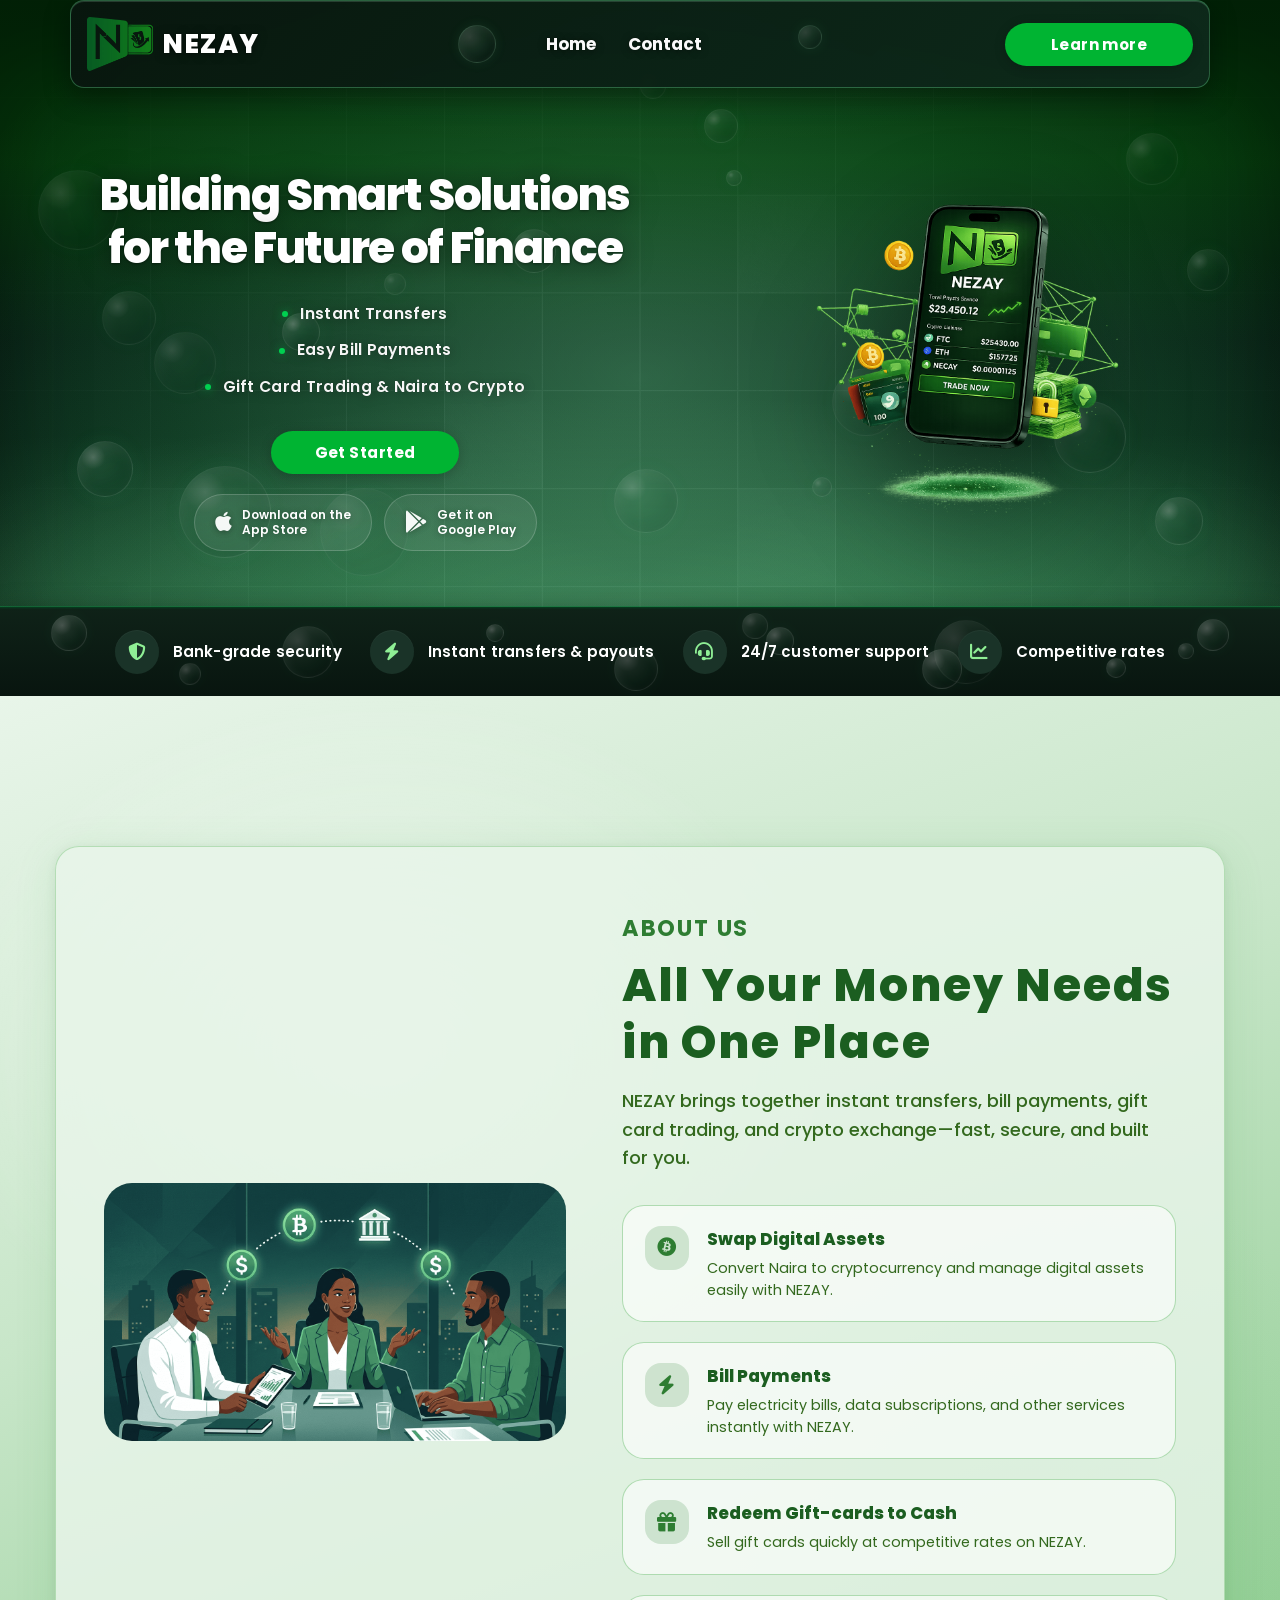
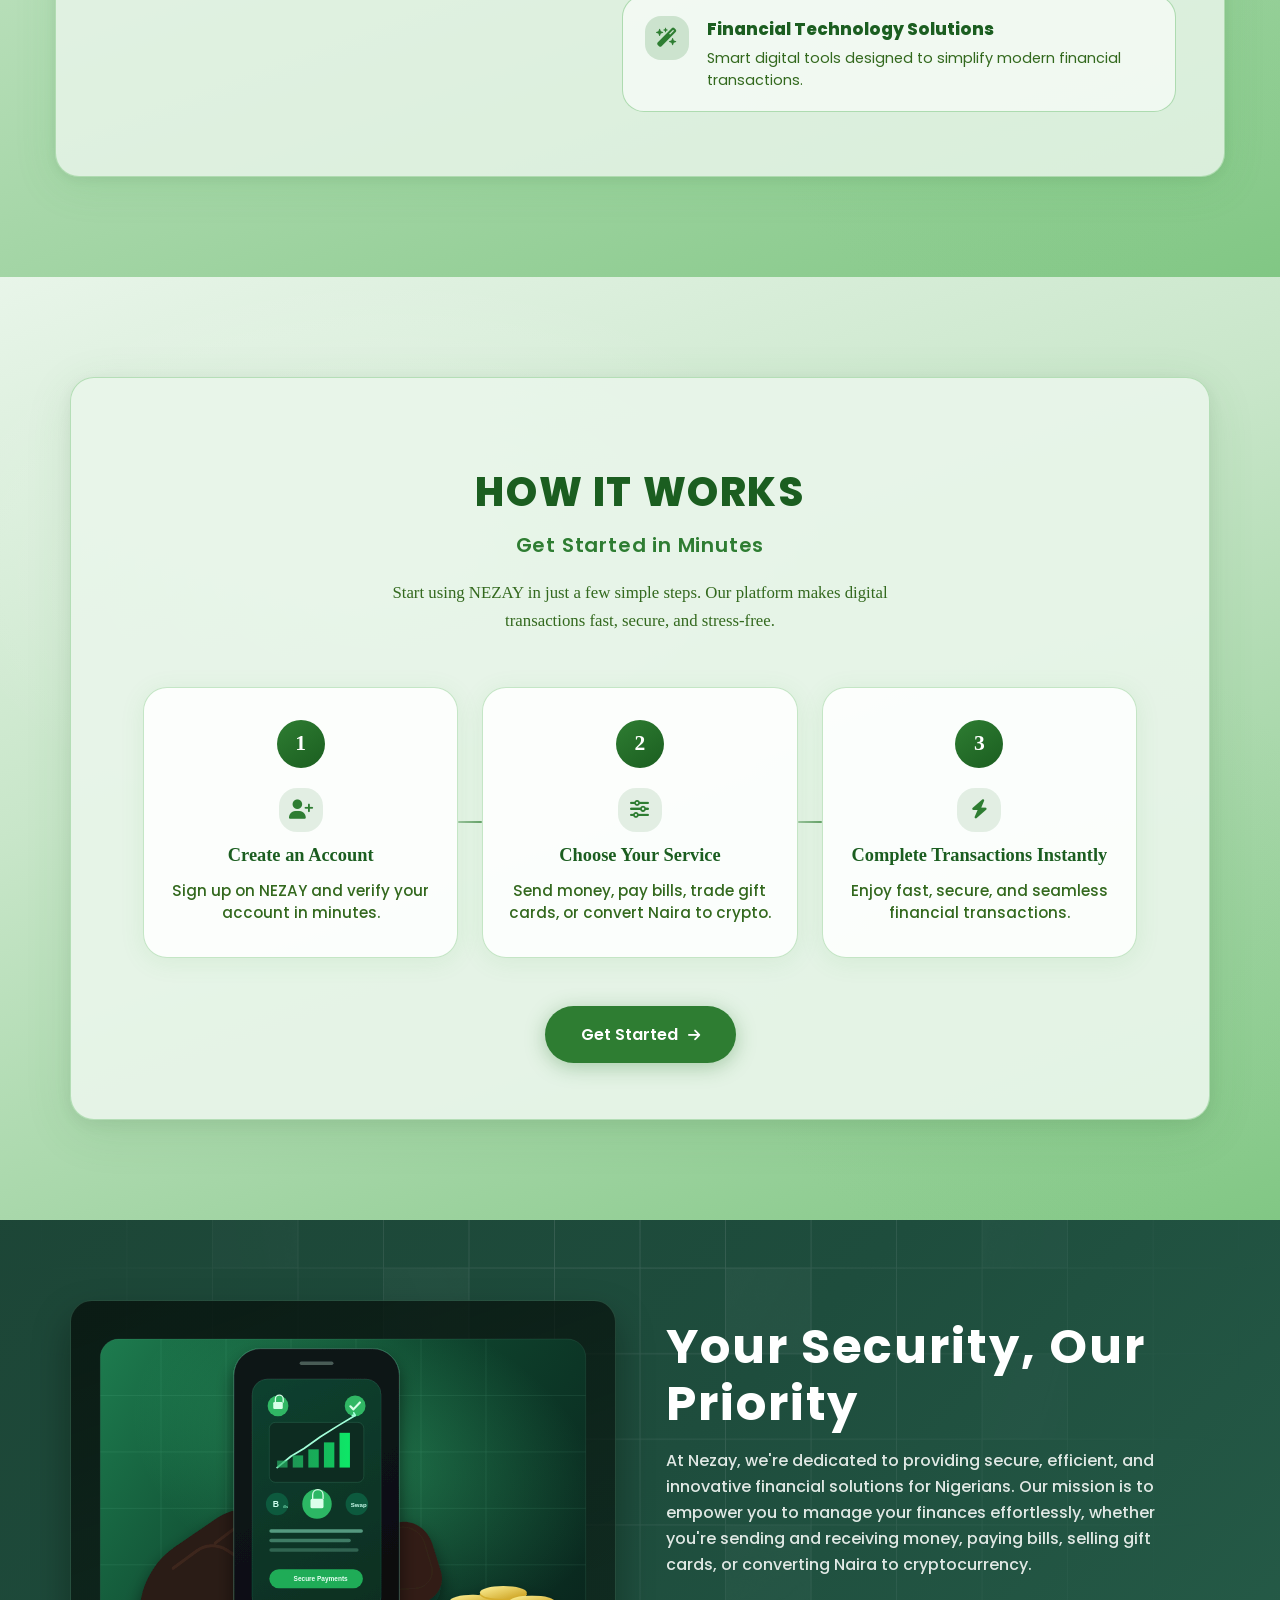
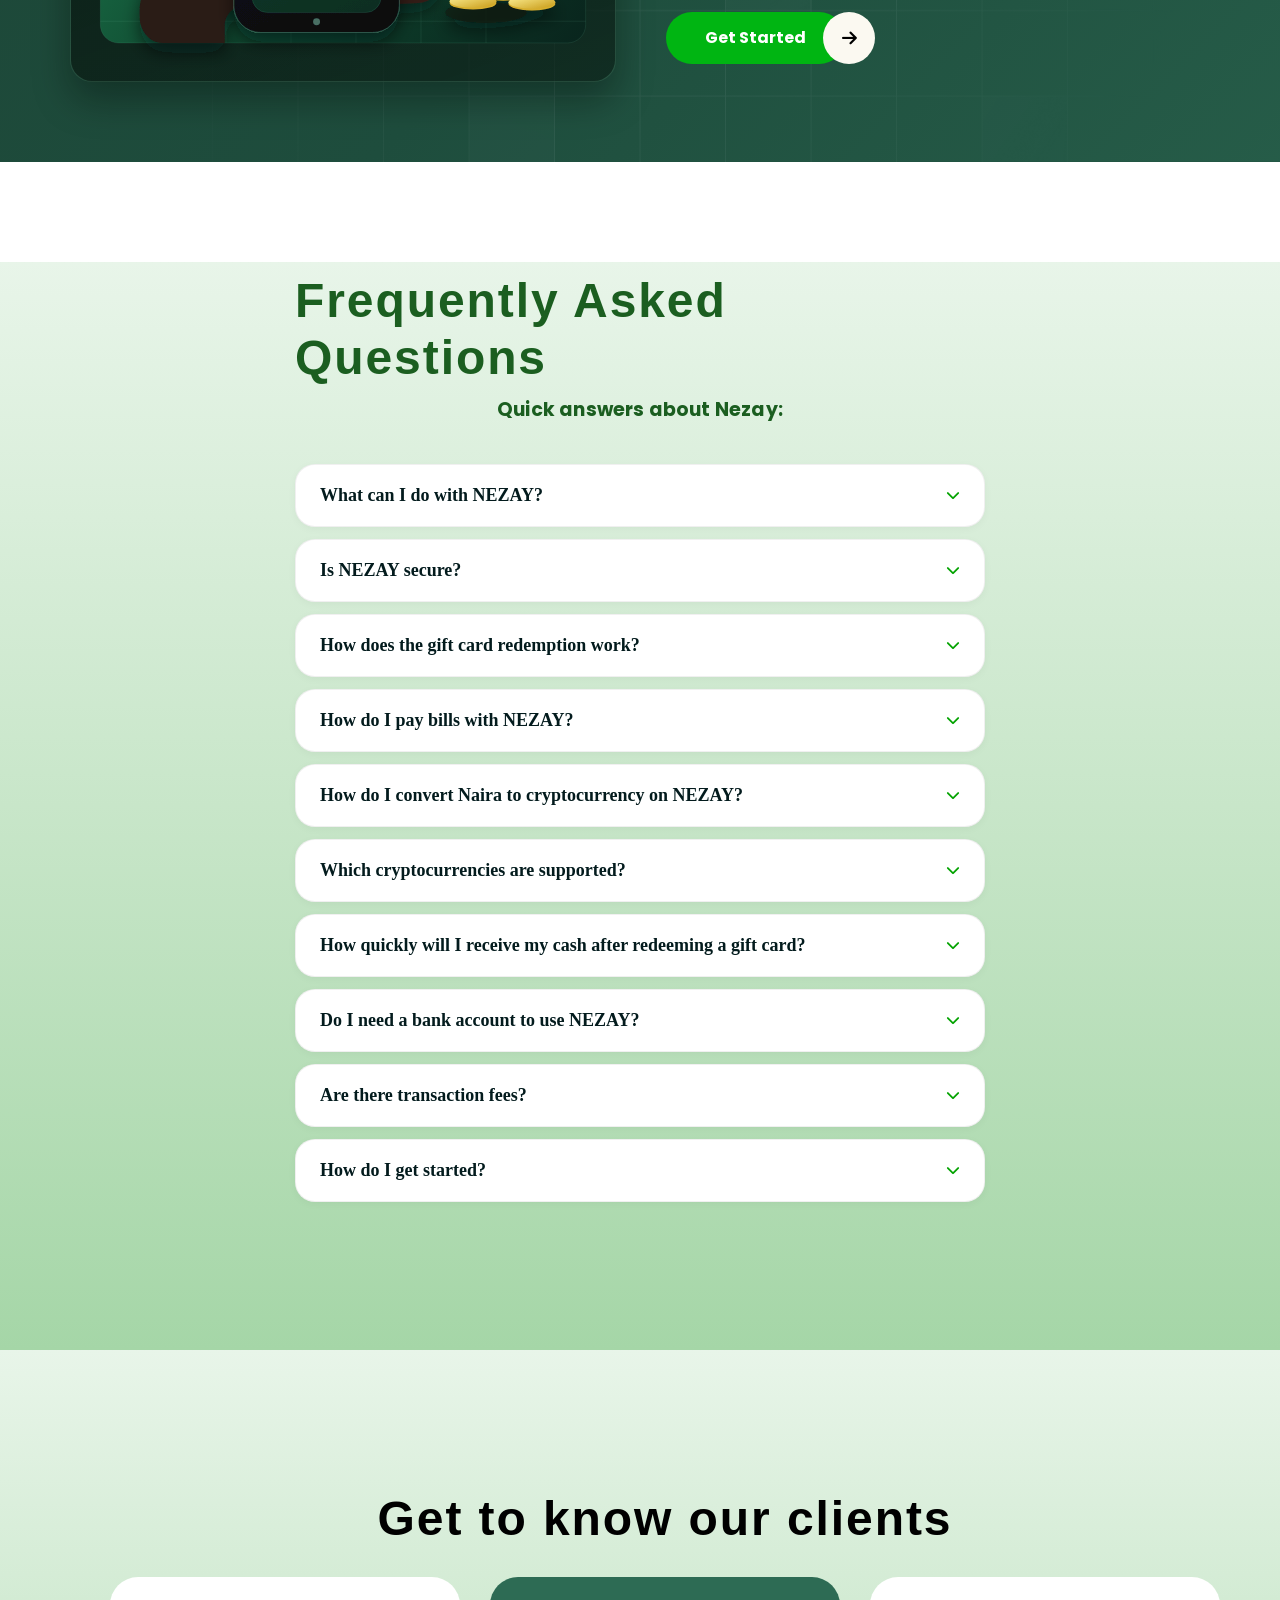
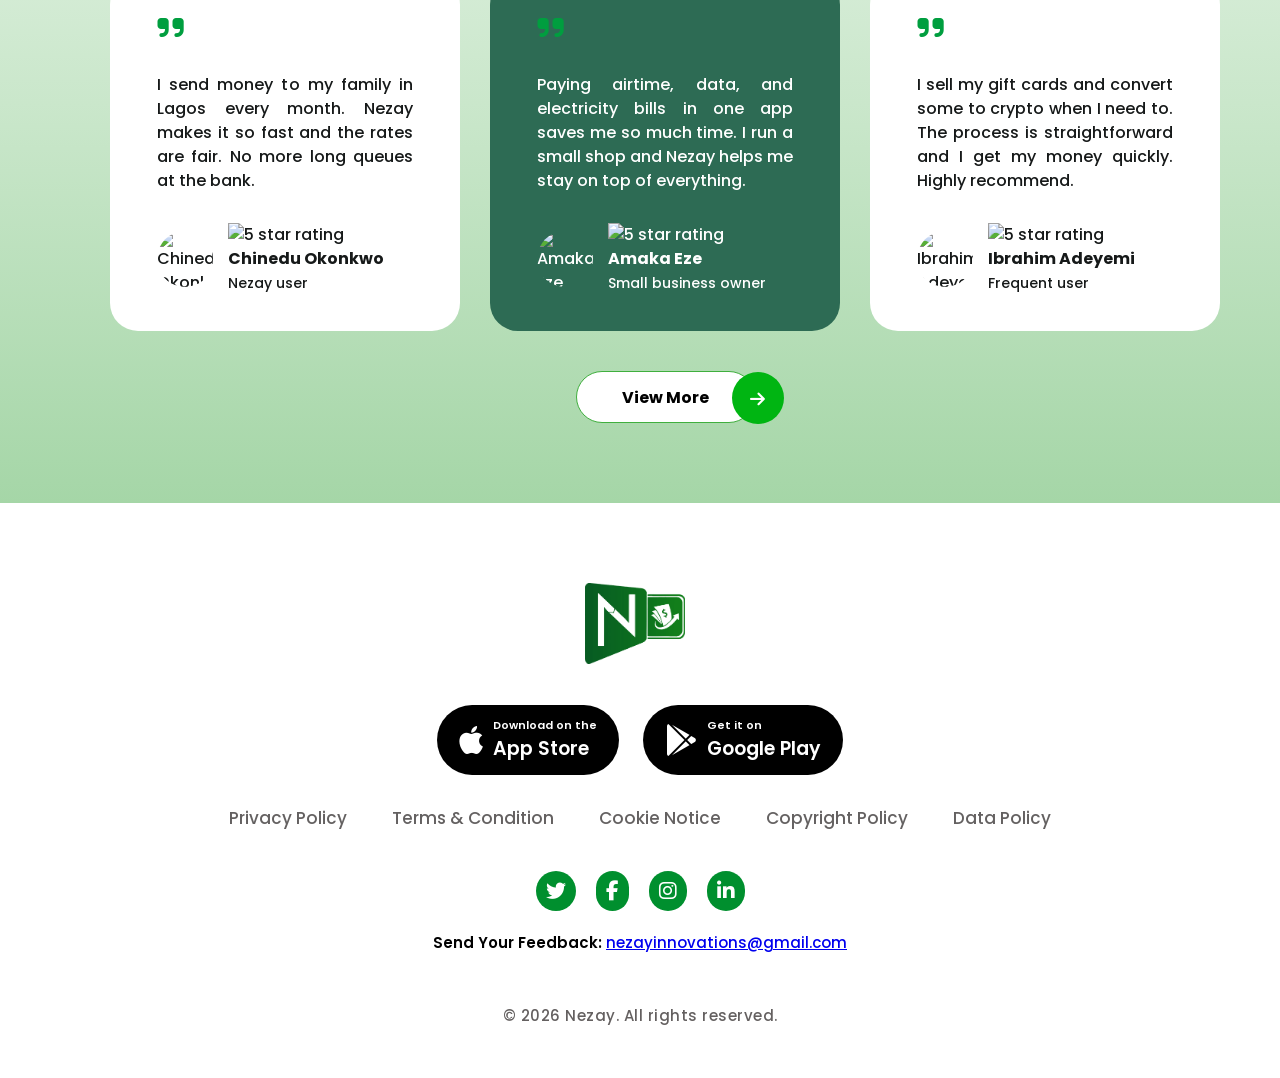
==== commit 30c83afb: "Updated home screen UI and fixed login bug" ====
--- a/index.html
+++ b/index.html
@@ -197,7 +197,7 @@
                             <ul class="hero-highlights" aria-label="Key services">
                                 <li>Instant Transfers</li>
                                 <li>Easy Bill Payments</li>
-                                <li>Gift Card Trading &amp; Crypto Exchange</li>
+                                <li>Gift Card Trading &amp; Naira to Crypto</li>
                             </ul>
                             <div class="hero-buttons">
                                 <button type="button" class="hero-btn-get-started" aria-label="Get started with Nezay Exchange">Get Started</button>
@@ -277,7 +277,7 @@
                             <li>
                                 <span class="about-us-feature-icon"><i class="fa-brands fa-bitcoin"></i></span>
                                 <div>
-                                    <h3>Digital Asset Exchange</h3>
+                                    <h3>Swap Digital Assets</h3>
                                     <p>Convert Naira to cryptocurrency and manage digital assets easily with NEZAY.</p>
                                 </div>
                             </li>
@@ -361,7 +361,7 @@
                 <div class="container">
                     <div class="ad-inner">
                         <div class="ad-image-wrap">
-                            <img src="images/Security.png" alt="Nezay app with shield, padlocks, and secure finances" loading="lazy">
+                            <img src="images/ad-hand-phone-payments.svg" alt="Black hand holding a mobile phone with bill payments and crypto to fiat swap interface" loading="lazy">
                         </div>
                         <div class="ad-text-wrap">
                             <h2>Your Security, Our Priority</h2>
@@ -387,7 +387,7 @@
                             <i class="fa-solid fa-chevron-down faq-icon" aria-hidden="true"></i>
                         </button>
                         <div class="faq-answer" id="faq-answer-1" role="region" aria-labelledby="faq-question-1" hidden>
-                            <p>NEZAY is a modern fintech platform that allows you to exchange digital assets, pay bills instantly, and redeem gift cards for cash—all in one secure app.</p>
+                            <p>NEZAY is a modern fintech platform that allows you to swap digital assets to fiat, pay bills instantly, and redeem gift cards for cash—all in one secure app.</p>
                         </div>
                     </div>
                     <div class="faq-item">
@@ -423,7 +423,7 @@
                             <i class="fa-solid fa-chevron-down faq-icon" aria-hidden="true"></i>
                         </button>
                         <div class="faq-answer" id="faq-answer-5" role="region" aria-labelledby="faq-question-5" hidden>
-                            <p>Simply fund your NEZAY wallet with Naira, choose the cryptocurrency you want, and complete the exchange instantly. Your digital assets are stored securely in your NEZAY account.</p>
+                            <p>Simply fund your NEZAY wallet with Naira, choose the cryptocurrency you want, and complete the swap instantly. Your digital assets are stored securely in your NEZAY account.</p>
                         </div>
                     </div>
                     <div class="faq-item">
@@ -524,7 +524,7 @@
             <div class="container">
                 <a href="#" class="nezay-logo footer-logo">
                     <img src="images/Nezay Exchange Logo.png" alt="Nezay" class="logo-icon">
-                    <span class="logo-text">Nezay</span>
+                    <span class="logo-text"></span>
                 </a>
                 <div class="download">
                     <div class="ios">
--- a/style.css
+++ b/style.css
@@ -699,8 +699,8 @@
         radial-gradient(ellipse 110% 90% at 92% 95%, rgba(110, 245, 150, 0.35) 0%, transparent 52%),
         linear-gradient(
             180deg,
-            rgba(3, 14, 9, 0.82) 0%,
-            rgba(4, 20, 13, 0.72) 18%,
+            rgba(2, 48, 8, 0.92) 0%,
+            rgba(4, 58, 10, 0.86) 18%,
             rgba(5, 26, 17, 0.58) 38%,
             rgba(5, 30, 20, 0.42) 55%,
             rgba(6, 34, 22, 0.28) 72%,
@@ -711,6 +711,7 @@
     background-repeat: no-repeat;
     background-position: center center;
     background-size: cover;
+    background-attachment: fixed;
     min-height: auto;
     position: relative;
     overflow: hidden;
@@ -1076,8 +1077,8 @@
 }
 
 .nezay-hero .nezay-logo .logo-icon {
-    width: 54px;
-    height: 54px;
+    width: 66px;
+    height: 66px;
 }
 
 .nezay-hero .nezay-logo .logo-text {
@@ -1112,6 +1113,66 @@
     display: grid;
     grid-template-columns: auto 1fr auto;
     align-items: center;
+    position: sticky;
+    top: 0;
+    z-index: 30;
+    background: linear-gradient(135deg, rgba(8, 22, 14, 0.96) 0%, rgba(14, 42, 28, 0.94) 100%);
+    border: 1px solid rgba(106, 232, 150, 0.34);
+    border-radius: 14px;
+    padding: 10px 16px;
+    backdrop-filter: blur(6px);
+    -webkit-backdrop-filter: blur(6px);
+    box-shadow:
+        0 10px 26px rgba(0, 0, 0, 0.34),
+        inset 0 1px 0 rgba(190, 255, 214, 0.16);
+    overflow: hidden;
+}
+
+.nezay-hero .nezay-header::before,
+.nezay-hero .nezay-header::after {
+    content: "";
+    position: absolute;
+    border-radius: 50%;
+    pointer-events: none;
+    border: 1px solid rgba(190, 255, 214, 0.26);
+    background: radial-gradient(
+        circle at 30% 30%,
+        rgba(255, 255, 255, 0.24) 0%,
+        rgba(170, 255, 205, 0.12) 36%,
+        transparent 72%
+    );
+    box-shadow:
+        inset 2px 2px 8px rgba(255, 255, 255, 0.12),
+        0 0 14px rgba(106, 232, 150, 0.14);
+    opacity: 0.6;
+}
+
+.nezay-hero .nezay-header::before {
+    width: 36px;
+    height: 36px;
+    left: 34%;
+    top: 50%;
+    transform: translateY(-50%);
+    animation: header-bubble-float 9s ease-in-out infinite;
+}
+
+.nezay-hero .nezay-header::after {
+    width: 22px;
+    height: 22px;
+    right: 34%;
+    top: 28%;
+    animation: header-bubble-float 7s ease-in-out infinite reverse;
+    opacity: 0.5;
+}
+
+@keyframes header-bubble-float {
+    0%,
+    100% {
+        transform: translateY(-50%) translateX(0);
+    }
+    50% {
+        transform: translateY(-58%) translateX(3px);
+    }
 }
 
 .nezay-hero .nezay-nav-center {
@@ -1367,7 +1428,7 @@
 
 .hero-phone img {
     width: 100%;
-    max-width: min(560px, 100%);
+    max-width: min(660px, 100%);
     height: auto;
     object-fit: contain;
     filter: drop-shadow(0 24px 48px rgba(0, 0, 0, 0.4));
@@ -1533,7 +1594,7 @@
     }
 
     .hero-phone img {
-        max-width: min(480px, 92vw);
+        max-width: min(560px, 94vw);
     }
     .hero-floating {
         font-size: 1.5rem;
@@ -2228,14 +2289,20 @@
     display: flex;
     align-items: center;
     justify-content: center;
+    padding: 12px;
+    border-radius: 22px;
+    background: linear-gradient(160deg, rgba(7, 18, 13, 0.82) 0%, rgba(10, 28, 20, 0.66) 100%);
+    border: 1px solid rgba(142, 255, 204, 0.18);
+    box-shadow: 0 18px 36px rgba(2, 10, 7, 0.35);
 }
 
 .ad-image-wrap img {
     width: 100%;
-    max-width: 100%;
+    max-width: 520px;
     height: auto;
     display: block;
-    filter: contrast(1.08) brightness(1.05);
+    border-radius: 16px;
+    object-fit: contain;
 }
 
 .ad-text-wrap {
@@ -2672,8 +2739,8 @@
 }
 
 .footer-logo .logo-icon {
-    width: 56px;
-    height: 56px;
+    width: 100px;
+    height: 100px;
     border-radius: 0;
     object-fit: contain;
 }
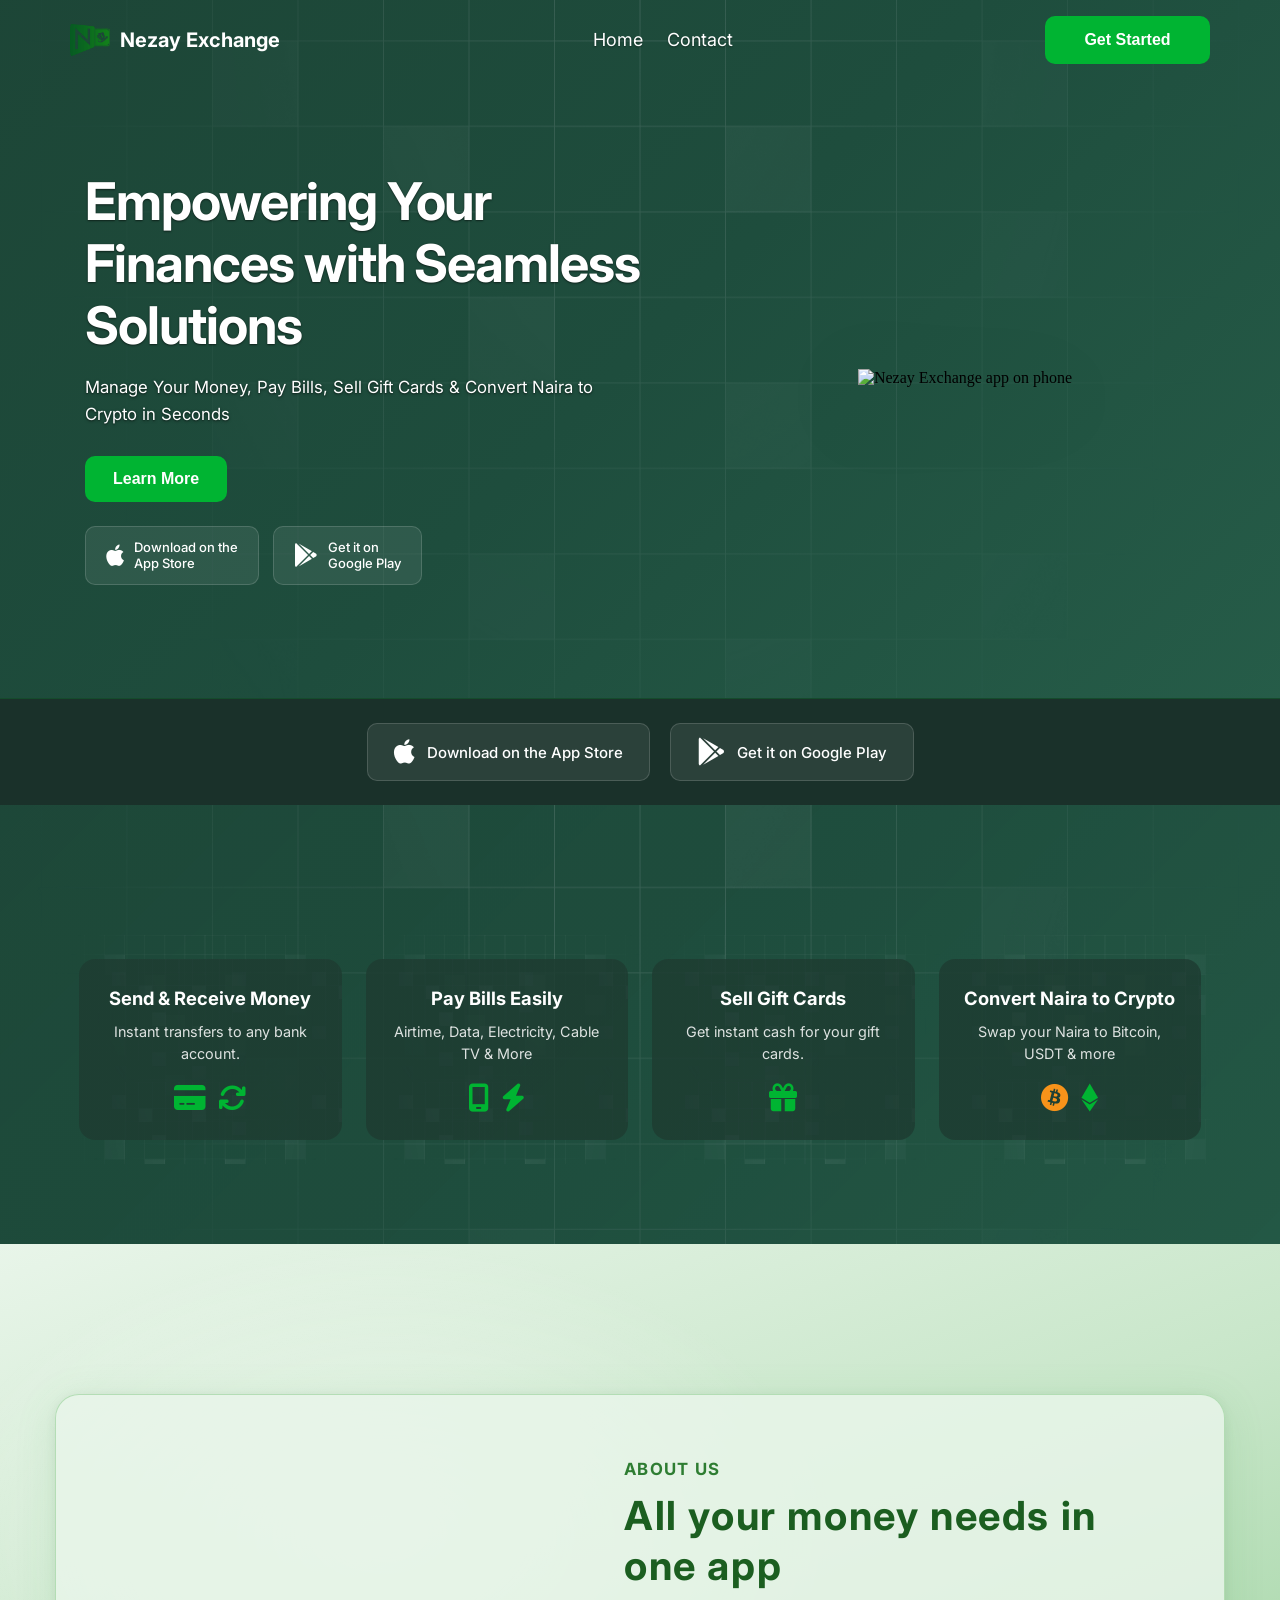
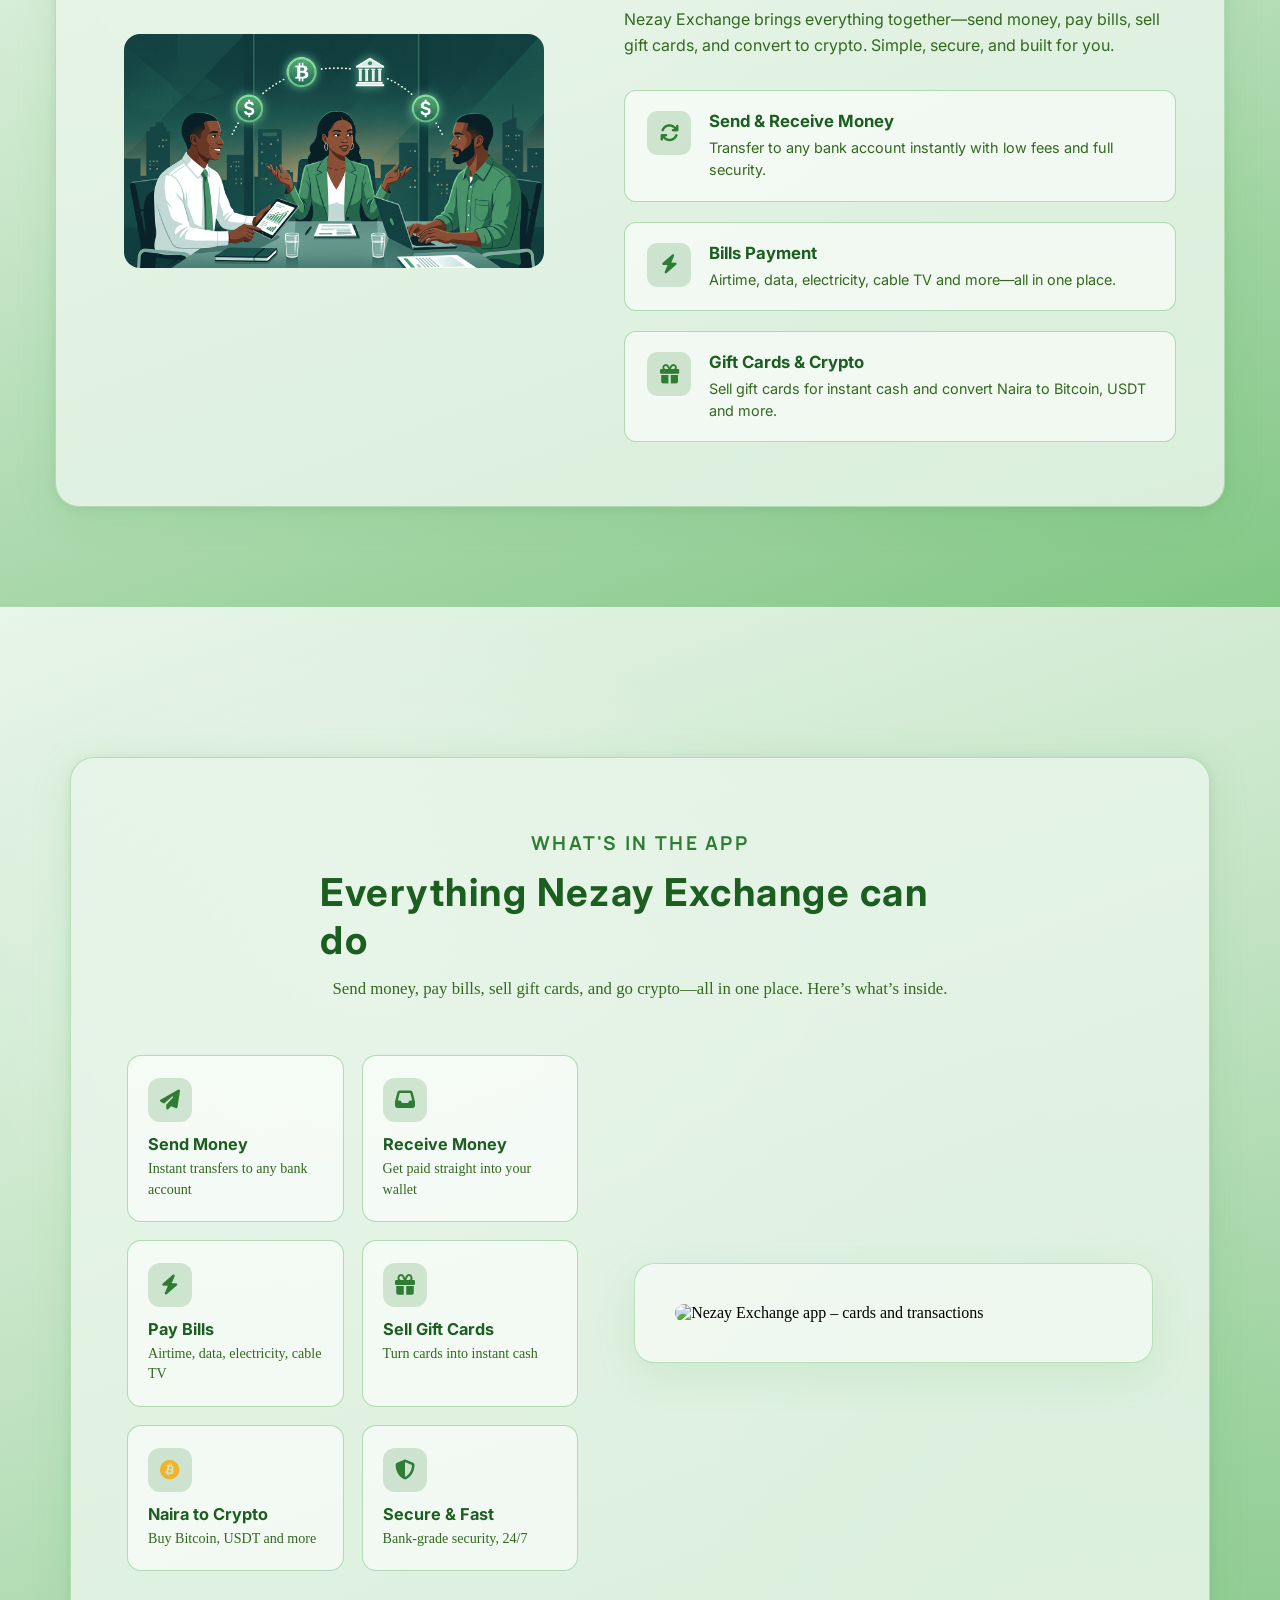
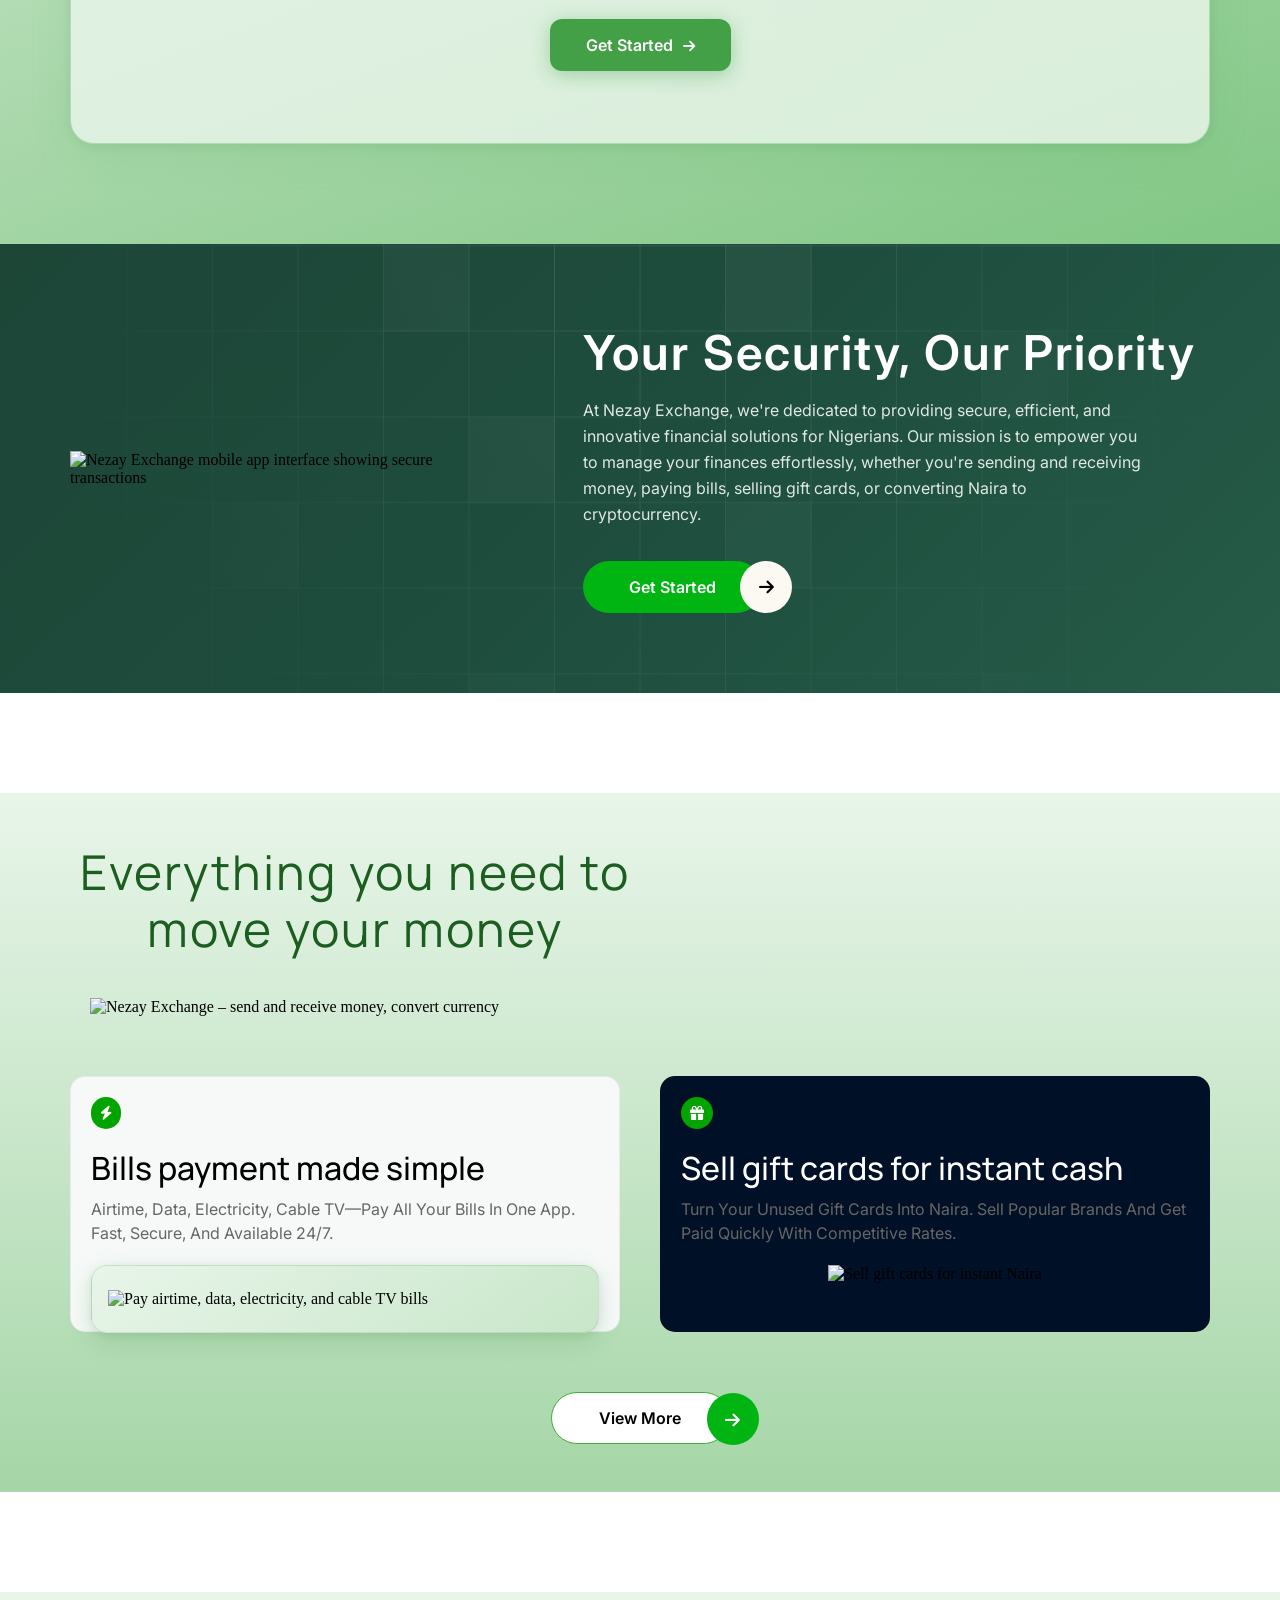
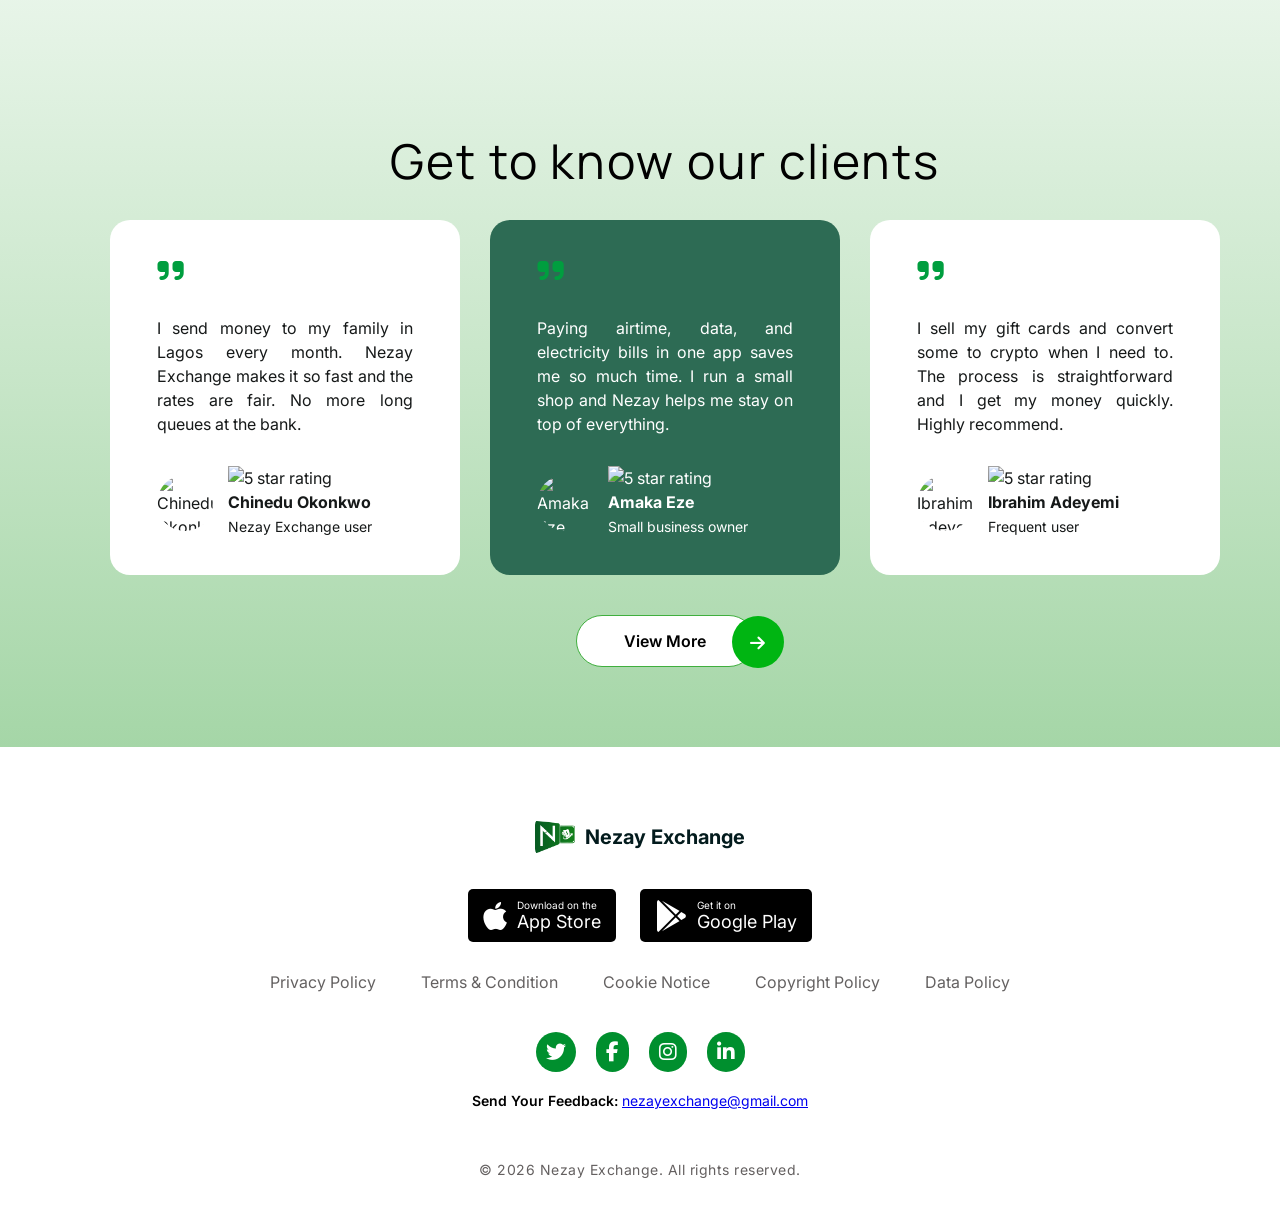
==== commit 1b7af201: "update on code" ====
--- a/index.html
+++ b/index.html
@@ -49,9 +49,7 @@
         <!-- Fonts -->
         <link rel="preconnect" href="https://fonts.googleapis.com">
         <link rel="preconnect" href="https://fonts.gstatic.com" crossorigin>
-        <link href="https://fonts.googleapis.com/css2?family=Poppins:wght@400;500;600;700&display=swap" rel="stylesheet">
-        <link href="https://db.onlinewebfonts.com/c/f1fcc5aed1e20fc0cdb9f8a7573625bd?family=Integral+CF+Regular" rel="stylesheet">
-        <link href="https://db.onlinewebfonts.com/c/365834cfa7beb7ca64c00476397ddc32?family=Helvetica+Neue+Medium+Extended" rel="stylesheet">
+        <link href="https://fonts.googleapis.com/css2?family=Inter:wght@400;500;600;700;800&family=Manrope:wght@500;600;700;800&display=swap" rel="stylesheet">
         
         <!-- Stylesheet -->
         <link rel="stylesheet" href="style.css">
@@ -151,56 +149,27 @@
         <main>
         <div class="landing nezay-hero">
             <div class="hero-bg-pattern" aria-hidden="true"></div>
-            <div class="hero-bubbles" aria-hidden="true">
-                <span class="hero-bubble"></span>
-                <span class="hero-bubble"></span>
-                <span class="hero-bubble"></span>
-                <span class="hero-bubble"></span>
-                <span class="hero-bubble"></span>
-                <span class="hero-bubble"></span>
-                <span class="hero-bubble"></span>
-                <span class="hero-bubble"></span>
-                <span class="hero-bubble"></span>
-                <span class="hero-bubble"></span>
-                <span class="hero-bubble"></span>
-                <span class="hero-bubble"></span>
-                <span class="hero-bubble"></span>
-                <span class="hero-bubble"></span>
-                <span class="hero-bubble"></span>
-                <span class="hero-bubble"></span>
-                <span class="hero-bubble"></span>
-                <span class="hero-bubble"></span>
-                <span class="hero-bubble"></span>
-                <span class="hero-bubble"></span>
-                <span class="hero-bubble"></span>
-                <span class="hero-bubble"></span>
-                <span class="hero-bubble"></span>
-            </div>
             <div class="container">
                 <header class="nezay-header">
                     <a href="#" class="nezay-logo">
                         <img src="images/Nezay Exchange Logo.png" alt="Nezay Exchange" class="logo-icon">
-                        <span class="logo-text">Nezay</span>
-                    </a>
-                    <nav class="nezay-nav-center" aria-label="Main navigation">
+                        <span class="logo-text">Nezay Exchange</span>
+                    </a>
+                    <nav aria-label="Main navigation">
                         <ul>
                             <li><a href="#">Home</a></li>
                             <li><a href="#">Contact</a></li>
                         </ul>
                     </nav>
-                    <a href="#page-end" class="hero-btn-get-started hero-header-cta" aria-label="Learn more about Nezay Exchange">Learn more</a>
+                    <button class="btn-get-started" aria-label="Get started with Nezay Exchange">Get Started</button>
                 </header>
                 <section class="hero-content">
                     <div class="container hero-inner">
                         <div class="hero-text">
-                            <h1 class="hero-title">Building Smart Solutions for the Future of Finance</h1>
-                            <ul class="hero-highlights" aria-label="Key services">
-                                <li>Instant Transfers</li>
-                                <li>Easy Bill Payments</li>
-                                <li>Gift Card Trading &amp; Naira to Crypto</li>
-                            </ul>
+                            <h1 class="hero-title">Empowering Your Finances with Seamless Solutions</h1>
+                            <p class="hero-subtitle">Manage Your Money, Pay Bills, Sell Gift Cards & Convert Naira to Crypto in Seconds</p>
                             <div class="hero-buttons">
-                                <button type="button" class="hero-btn-get-started" aria-label="Get started with Nezay Exchange">Get Started</button>
+                                <button class="btn-learn-more">Learn More</button>
                             </div>
                             <div class="app-badges">
                                 <a href="#" class="badge badge-apple">
@@ -215,7 +184,7 @@
                         </div>
                         <div class="hero-visual">
                             <div class="hero-phone">
-                                <img src="images/Nezay.png" alt="Nezay Exchange – hero illustration">
+                                <img src="images/Landing imagesss.png" alt="Nezay Exchange app on phone">
                             </div>
                         </div>
                     </div>
@@ -223,44 +192,62 @@
             </div>
         </div>
         <!--End Hero-->
-        <!--Start trust strip (below hero)-->
+        <!--Start Sponsers Bar-->
         <div class="sponsers-bar nezay-sponsors">
-            <div class="trust-strip-bubbles" aria-hidden="true">
-                <span class="trust-strip-bubble"></span>
-                <span class="trust-strip-bubble"></span>
-                <span class="trust-strip-bubble"></span>
-                <span class="trust-strip-bubble"></span>
-                <span class="trust-strip-bubble"></span>
-                <span class="trust-strip-bubble"></span>
-                <span class="trust-strip-bubble"></span>
-                <span class="trust-strip-bubble"></span>
-                <span class="trust-strip-bubble"></span>
-                <span class="trust-strip-bubble"></span>
-                <span class="trust-strip-bubble"></span>
-                <span class="trust-strip-bubble"></span>
-            </div>
-            <div class="container">
-                <div class="trust-strip" role="list" aria-label="Why Nezay Exchange">
-                    <div class="trust-strip-item" role="listitem">
-                        <span class="trust-strip-icon" aria-hidden="true"><i class="fa-solid fa-shield-halved"></i></span>
-                        <span class="trust-strip-text">Bank-grade security</span>
-                    </div>
-                    <div class="trust-strip-item" role="listitem">
-                        <span class="trust-strip-icon" aria-hidden="true"><i class="fa-solid fa-bolt"></i></span>
-                        <span class="trust-strip-text">Instant transfers &amp; payouts</span>
-                    </div>
-                    <div class="trust-strip-item" role="listitem">
-                        <span class="trust-strip-icon" aria-hidden="true"><i class="fa-solid fa-headset"></i></span>
-                        <span class="trust-strip-text">24/7 customer support</span>
-                    </div>
-                    <div class="trust-strip-item" role="listitem">
-                        <span class="trust-strip-icon" aria-hidden="true"><i class="fa-solid fa-chart-line"></i></span>
-                        <span class="trust-strip-text">Competitive rates</span>
-                    </div>
+            <div class="container">
+                <div class="app-badges-inline">
+                    <a href="#" class="badge badge-apple">
+                        <i class="fa-brands fa-apple"></i>
+                        <span>Download on the App Store</span>
+                    </a>
+                    <a href="#" class="badge badge-google">
+                        <i class="fa-brands fa-google-play"></i>
+                        <span>Get it on Google Play</span>
+                    </a>
                 </div>
             </div>
         </div>
-        <!--End trust strip-->
+        <!--End Sponsers Bar-->
+        <!--Start Feature Cards-->
+        <section class="feature-cards" id="benefits">
+            <div class="feature-cards-bg" aria-hidden="true"></div>
+            <div class="container">
+                <div class="feature-cards-grid">
+                    <div class="feature-card">
+                        <h3>Send & Receive Money</h3>
+                        <p>Instant transfers to any bank account.</p>
+                        <div class="feature-card-icon">
+                            <i class="fa-solid fa-credit-card"></i>
+                            <i class="fa-solid fa-arrows-rotate"></i>
+                        </div>
+                    </div>
+                    <div class="feature-card">
+                        <h3>Pay Bills Easily</h3>
+                        <p>Airtime, Data, Electricity, Cable TV & More</p>
+                        <div class="feature-card-icon">
+                            <i class="fa-solid fa-mobile-screen"></i>
+                            <i class="fa-solid fa-bolt"></i>
+                        </div>
+                    </div>
+                    <div class="feature-card">
+                        <h3>Sell Gift Cards</h3>
+                        <p>Get instant cash for your gift cards.</p>
+                        <div class="feature-card-icon">
+                            <i class="fa-solid fa-gift"></i>
+                        </div>
+                    </div>
+                    <div class="feature-card">
+                        <h3>Convert Naira to Crypto</h3>
+                        <p>Swap your Naira to Bitcoin, USDT & more</p>
+                        <div class="feature-card-icon">
+                            <i class="fa-brands fa-bitcoin"></i>
+                            <i class="fa-brands fa-ethereum"></i>
+                        </div>
+                    </div>
+                </div>
+            </div>
+        </section>
+        <!--End Feature Cards-->
         <!--Start About Us-->
         <section class="about-us" id="about">
             <div class="about-us-bg" aria-hidden="true"></div>
@@ -271,35 +258,28 @@
                     </div>
                     <div class="about-us-content">
                         <span class="about-us-label">About us</span>
-                        <h2 class="about-us-title">All Your Money Needs in One Place</h2>
-                        <p class="about-us-intro">NEZAY brings together instant transfers, bill payments, gift card trading, and crypto exchange—fast, secure, and built for you.</p>
+                        <h2 class="about-us-title">All your money needs in one app</h2>
+                        <p class="about-us-intro">Nezay Exchange brings everything together—send money, pay bills, sell gift cards, and convert to crypto. Simple, secure, and built for you.</p>
                         <ul class="about-us-features">
                             <li>
-                                <span class="about-us-feature-icon"><i class="fa-brands fa-bitcoin"></i></span>
+                                <span class="about-us-feature-icon"><i class="fa-solid fa-arrows-rotate"></i></span>
                                 <div>
-                                    <h3>Swap Digital Assets</h3>
-                                    <p>Convert Naira to cryptocurrency and manage digital assets easily with NEZAY.</p>
+                                    <h3>Send & Receive Money</h3>
+                                    <p>Transfer to any bank account instantly with low fees and full security.</p>
                                 </div>
                             </li>
                             <li>
                                 <span class="about-us-feature-icon"><i class="fa-solid fa-bolt"></i></span>
                                 <div>
-                                    <h3>Bill Payments</h3>
-                                    <p>Pay electricity bills, data subscriptions, and other services instantly with NEZAY.</p>
+                                    <h3>Bills Payment</h3>
+                                    <p>Airtime, data, electricity, cable TV and more—all in one place.</p>
                                 </div>
                             </li>
                             <li>
                                 <span class="about-us-feature-icon"><i class="fa-solid fa-gift"></i></span>
                                 <div>
-                                    <h3>Redeem Gift-cards to Cash</h3>
-                                    <p>Sell gift cards quickly at competitive rates on NEZAY.</p>
-                                </div>
-                            </li>
-                            <li>
-                                <span class="about-us-feature-icon"><i class="fa-solid fa-wand-magic-sparkles"></i></span>
-                                <div>
-                                    <h3>Financial Technology Solutions</h3>
-                                    <p>Smart digital tools designed to simplify modern financial transactions.</p>
+                                    <h3>Gift Cards & Crypto</h3>
+                                    <p>Sell gift cards for instant cash and convert Naira to Bitcoin, USDT and more.</p>
                                 </div>
                             </li>
                         </ul>
@@ -308,64 +288,71 @@
             </div>
         </section>
         <!--End About Us-->
-        <!--Start How it works-->
-        <section class="how-it-works-section" id="features" aria-label="How it works">
-            <div class="how-it-works-bg" aria-hidden="true"></div>
-            <div class="container">
-                <div class="how-it-works-box">
-                    <div class="how-it-works-inner">
-                    <header class="how-it-works-header">
-                        <span class="how-it-works-label">How it works</span>
-                        <h2 class="how-it-works-title">Get Started in Minutes</h2>
-                        <p class="how-it-works-intro">Start using NEZAY in just a few simple steps. Our platform makes digital transactions fast, secure, and stress-free.</p>
-                    </header>
-                    <div class="how-it-works-steps">
-                        <div class="how-step">
-                            <span class="how-step-number" aria-hidden="true">1</span>
-                            <div class="how-step-content">
-                                <span class="how-step-icon" aria-hidden="true"><i class="fa-solid fa-user-plus"></i></span>
-                                <h3 class="how-step-title">Create an Account</h3>
-                                <p class="how-step-desc">Sign up on NEZAY and verify your account in minutes.</p>
-                            </div>
-                        </div>
-                        <div class="how-step-connector" aria-hidden="true"></div>
-                        <div class="how-step">
-                            <span class="how-step-number" aria-hidden="true">2</span>
-                            <div class="how-step-content">
-                                <span class="how-step-icon" aria-hidden="true"><i class="fa-solid fa-sliders"></i></span>
-                                <h3 class="how-step-title">Choose Your Service</h3>
-                                <p class="how-step-desc">Send money, pay bills, trade gift cards, or convert Naira to crypto.</p>
-                            </div>
-                        </div>
-                        <div class="how-step-connector" aria-hidden="true"></div>
-                        <div class="how-step">
-                            <span class="how-step-number" aria-hidden="true">3</span>
-                            <div class="how-step-content">
-                                <span class="how-step-icon" aria-hidden="true"><i class="fa-solid fa-bolt"></i></span>
-                                <h3 class="how-step-title">Complete Transactions Instantly</h3>
-                                <p class="how-step-desc">Enjoy fast, secure, and seamless financial transactions.</p>
-                            </div>
-                        </div>
-                    </div>
-                    <div class="how-it-works-cta-wrap">
-                        <a href="#" class="how-it-works-cta">Get Started</a>
-                    </div>
-                    </div>
-                </div>
-            </div>
-        </section>
-        <!--End How it works-->
+        <!--Start Featured - What's in the app (own container, white) -->
+        <section class="featured-section" id="features">
+            <div class="featured-section-bg"></div>
+            <div class="container">
+                <div class="featured-container">
+                    <div class="featured-header">
+                        <span class="featured-label">What's in the app</span>
+                        <h2 class="featured-title">Everything Nezay Exchange can do</h2>
+                        <p class="featured-intro">Send money, pay bills, sell gift cards, and go crypto—all in one place. Here’s what’s inside.</p>
+                    </div>
+                    <div class="featured-body">
+                        <div class="featured-grid">
+                            <div class="featured-item">
+                                <span class="featured-item-icon"><i class="fa-solid fa-paper-plane"></i></span>
+                                <h3>Send Money</h3>
+                                <p>Instant transfers to any bank account</p>
+                            </div>
+                            <div class="featured-item">
+                                <span class="featured-item-icon"><i class="fa-solid fa-inbox"></i></span>
+                                <h3>Receive Money</h3>
+                                <p>Get paid straight into your wallet</p>
+                            </div>
+                            <div class="featured-item">
+                                <span class="featured-item-icon"><i class="fa-solid fa-bolt"></i></span>
+                                <h3>Pay Bills</h3>
+                                <p>Airtime, data, electricity, cable TV</p>
+                            </div>
+                            <div class="featured-item">
+                                <span class="featured-item-icon"><i class="fa-solid fa-gift"></i></span>
+                                <h3>Sell Gift Cards</h3>
+                                <p>Turn cards into instant cash</p>
+                            </div>
+                            <div class="featured-item">
+                                <span class="featured-item-icon"><i class="fa-brands fa-bitcoin"></i></span>
+                                <h3>Naira to Crypto</h3>
+                                <p>Buy Bitcoin, USDT and more</p>
+                            </div>
+                            <div class="featured-item">
+                                <span class="featured-item-icon"><i class="fa-solid fa-shield-halved"></i></span>
+                                <h3>Secure & Fast</h3>
+                                <p>Bank-grade security, 24/7</p>
+                            </div>
+                        </div>
+                        <div class="featured-showcase">
+                            <img src="images/Landingpage1.png" alt="Nezay Exchange app – cards and transactions" class="featured-image" loading="lazy">
+                        </div>
+                    </div>
+                    <div class="featured-cta-wrap">
+                        <a href="#" class="featured-cta">Get Started</a>
+                    </div>
+                </div>
+            </div>
+        </section>
+        <!--End Featured-->
         <!--Start Ad (own container, green) -->
         <section class="ad-section">
             <div class="ad-container">
                 <div class="container">
                     <div class="ad-inner">
                         <div class="ad-image-wrap">
-                            <img src="images/ad-hand-phone-payments.svg" alt="Black hand holding a mobile phone with bill payments and crypto to fiat swap interface" loading="lazy">
+                            <img src="images/ad-phone-no-green-bg.png" alt="Nezay Exchange mobile app interface showing secure transactions" loading="lazy">
                         </div>
                         <div class="ad-text-wrap">
                             <h2>Your Security, Our Priority</h2>
-                            <p>At Nezay, we're dedicated to providing secure, efficient, and innovative financial solutions for Nigerians. Our mission is to empower you to manage your finances effortlessly, whether you're sending and receiving money, paying bills, selling gift cards, or converting Naira to cryptocurrency.</p>
+                            <p>At Nezay Exchange, we're dedicated to providing secure, efficient, and innovative financial solutions for Nigerians. Our mission is to empower you to manage your finances effortlessly, whether you're sending and receiving money, paying bills, selling gift cards, or converting Naira to cryptocurrency.</p>
                             <button class="main-button">Get Started</button>
                         </div>
                     </div>
@@ -373,121 +360,52 @@
             </div>
         </section>
         <!--End Ad-->
-        <!--Start Services - FAQ-->
-        <section class="services faq-section" id="services" aria-label="Frequently asked questions">
-            <div class="container">
-                <div class="faq-header">
-                    <h2>Frequently Asked Questions</h2>
-                    <p>Quick answers about Nezay:</p>
-                </div>
-                <div class="faq-list">
-                    <div class="faq-item">
-                        <button class="faq-question" type="button" aria-expanded="false" aria-controls="faq-answer-1" id="faq-question-1">
-                            <span>What can I do with NEZAY?</span>
-                            <i class="fa-solid fa-chevron-down faq-icon" aria-hidden="true"></i>
-                        </button>
-                        <div class="faq-answer" id="faq-answer-1" role="region" aria-labelledby="faq-question-1" hidden>
-                            <p>NEZAY is a modern fintech platform that allows you to swap digital assets to fiat, pay bills instantly, and redeem gift cards for cash—all in one secure app.</p>
-                        </div>
-                    </div>
-                    <div class="faq-item">
-                        <button class="faq-question" type="button" aria-expanded="false" aria-controls="faq-answer-2" id="faq-question-2">
-                            <span>Is NEZAY secure?</span>
-                            <i class="fa-solid fa-chevron-down faq-icon" aria-hidden="true"></i>
-                        </button>
-                        <div class="faq-answer" id="faq-answer-2" role="region" aria-labelledby="faq-question-2" hidden>
-                            <p>Absolutely. NEZAY uses advanced encryption and secure transaction protocols to protect your funds and personal information. Your security is our top priority.</p>
-                        </div>
-                    </div>
-                    <div class="faq-item">
-                        <button class="faq-question" type="button" aria-expanded="false" aria-controls="faq-answer-3" id="faq-question-3">
-                            <span>How does the gift card redemption work?</span>
-                            <i class="fa-solid fa-chevron-down faq-icon" aria-hidden="true"></i>
-                        </button>
-                        <div class="faq-answer" id="faq-answer-3" role="region" aria-labelledby="faq-question-3" hidden>
-                            <p>You can sell your unused gift cards on NEZAY at competitive rates. Just upload the card details, and once verified, you’ll receive cash directly in your wallet.</p>
-                        </div>
-                    </div>
-                    <div class="faq-item">
-                        <button class="faq-question" type="button" aria-expanded="false" aria-controls="faq-answer-4" id="faq-question-4">
-                            <span>How do I pay bills with NEZAY?</span>
-                            <i class="fa-solid fa-chevron-down faq-icon" aria-hidden="true"></i>
-                        </button>
-                        <div class="faq-answer" id="faq-answer-4" role="region" aria-labelledby="faq-question-4" hidden>
-                            <p>In the app, go to Bills Payment and choose what you need: airtime, data, electricity, or cable TV. Enter the amount and beneficiary details, then confirm. Payments are processed quickly and are available 24/7.</p>
-                        </div>
-                    </div>
-                    <div class="faq-item">
-                        <button class="faq-question" type="button" aria-expanded="false" aria-controls="faq-answer-5" id="faq-question-5">
-                            <span>How do I convert Naira to cryptocurrency on NEZAY?</span>
-                            <i class="fa-solid fa-chevron-down faq-icon" aria-hidden="true"></i>
-                        </button>
-                        <div class="faq-answer" id="faq-answer-5" role="region" aria-labelledby="faq-question-5" hidden>
-                            <p>Simply fund your NEZAY wallet with Naira, choose the cryptocurrency you want, and complete the swap instantly. Your digital assets are stored securely in your NEZAY account.</p>
-                        </div>
-                    </div>
-                    <div class="faq-item">
-                        <button class="faq-question" type="button" aria-expanded="false" aria-controls="faq-answer-7" id="faq-question-7">
-                            <span>Which cryptocurrencies are supported?</span>
-                            <i class="fa-solid fa-chevron-down faq-icon" aria-hidden="true"></i>
-                        </button>
-                        <div class="faq-answer" id="faq-answer-7" role="region" aria-labelledby="faq-question-7" hidden>
-                            <p>NEZAY supports popular cryptocurrencies such as Bitcoin, Ethereum, USDT, and more. We're constantly expanding our list to meet user needs.</p>
-                        </div>
-                    </div>
-                    <div class="faq-item">
-                        <button class="faq-question" type="button" aria-expanded="false" aria-controls="faq-answer-8" id="faq-question-8">
-                            <span>How quickly will I receive my cash after redeeming a gift card?</span>
-                            <i class="fa-solid fa-chevron-down faq-icon" aria-hidden="true"></i>
-                        </button>
-                        <div class="faq-answer" id="faq-answer-8" role="region" aria-labelledby="faq-question-8" hidden>
-                            <p>Once your gift card is verified, the cash is credited to your NEZAY wallet almost instantly. You can then withdraw or use it for other transactions.</p>
-                        </div>
-                    </div>
-                    <div class="faq-item">
-                        <button class="faq-question" type="button" aria-expanded="false" aria-controls="faq-answer-9" id="faq-question-9">
-                            <span>Do I need a bank account to use NEZAY?</span>
-                            <i class="fa-solid fa-chevron-down faq-icon" aria-hidden="true"></i>
-                        </button>
-                        <div class="faq-answer" id="faq-answer-9" role="region" aria-labelledby="faq-question-9" hidden>
-                            <p>No, you don’t need a traditional bank account to use NEZAY. It provides integrated digital accounts that can send and receive money seamlessly.</p>
-                        </div>
-                    </div>
-                    <div class="faq-item">
-                        <button class="faq-question" type="button" aria-expanded="false" aria-controls="faq-answer-10" id="faq-question-10">
-                            <span>Are there transaction fees?</span>
-                            <i class="fa-solid fa-chevron-down faq-icon" aria-hidden="true"></i>
-                        </button>
-                        <div class="faq-answer" id="faq-answer-10" role="region" aria-labelledby="faq-question-10" hidden>
-                            <p>NEZAY charges minimal fees for certain services, such as currency exchange. All fees are clearly displayed before you confirm a transaction.</p>
-                        </div>
-                    </div>
-                    <div class="faq-item">
-                        <button class="faq-question" type="button" aria-expanded="false" aria-controls="faq-answer-11" id="faq-question-11">
-                            <span>How do I get started?</span>
-                            <i class="fa-solid fa-chevron-down faq-icon" aria-hidden="true"></i>
-                        </button>
-                        <div class="faq-answer" id="faq-answer-11" role="region" aria-labelledby="faq-question-11" hidden>
-                            <p>Download the NEZAY app, sign up with your details, verify your account, and you're ready to start exchanging, paying bills, and redeeming gift cards.</p>
-                        </div>
-                    </div>
-                </div>
-            </div>
-        </section>
-        <!--End Services - FAQ-->
+        <!--Start Services-->
+        <section class="services" id="services" aria-label="Our services">
+            <div class="container">
+                <div class="text">
+                    
+                    <h2>Everything you need to move your money</h2>
+                </div>
+                <div class="services-group">
+                    <div class="serv1">
+                        <div class="images serv1-image-wrap">
+                            <img src="images/nezay-exchange-move-money-no-card.png" alt="Nezay Exchange – send and receive money, convert currency" loading="lazy">
+                        </div>
+                        
+                    </div>
+                    <div class="serv2">
+                        <i class="fa-solid fa-bolt"></i>
+                        <h3>Bills payment made simple</h3>
+                        <p>Airtime, data, electricity, cable TV—pay all your bills in one app. Fast, secure, and available 24/7.</p>
+                        <img src="images/bills-payment-illustration.png" alt="Pay airtime, data, electricity, and cable TV bills" loading="lazy">
+                    </div>
+                    <div class="serv3">
+                        <i class="fa-solid fa-gift"></i>
+                        <h3>Sell gift cards for instant cash</h3>
+                        <p>Turn your unused gift cards into Naira. Sell popular brands and get paid quickly with competitive rates.</p>
+                        <img src="images/gift-cards-instant-cash.png" alt="Sell gift cards for instant Naira" loading="lazy">
+                    </div>
+                </div>
+                <div class="services-cta">
+                    <button class="secondary-button" aria-label="View more services">View More</button>
+                </div>
+            </div>
+        </section>
+        <!--End Services-->
         <section class="opinions" id="testimonials" aria-label="Customer testimonials">
             <div class="container">
                 <h2>Get to know our clients</h2>
                 <div class="quotes-group">
                     <div class="quote">
                         <i class="fa-solid fa-quote-right"></i>
-                        <p>I send money to my family in Lagos every month. Nezay makes it so fast and the rates are fair. No more long queues at the bank.</p>
+                        <p>I send money to my family in Lagos every month. Nezay Exchange makes it so fast and the rates are fair. No more long queues at the bank.</p>
                         <div class="profile">
                             <img src="https://api.dicebear.com/7.x/avataaars/png?seed=Chinedu" alt="Chinedu Okonkwo - Nezay Exchange user" class="quote-avatar" loading="lazy">
                             <div class="details">
                                 <img src="https://h.top4top.io/p_3235p14hz1.png" alt="5 star rating" loading="lazy">
                                 <h4>Chinedu Okonkwo</h4>
-                                <span>Nezay user</span>
+                                <span>Nezay Exchange user</span>
                             </div>
                         </div>
                     </div>
@@ -520,11 +438,11 @@
             </div>
         </section>
         </main>
-        <footer class="footer" id="page-end" role="contentinfo">
+        <footer class="footer" role="contentinfo">
             <div class="container">
                 <a href="#" class="nezay-logo footer-logo">
-                    <img src="images/Nezay Exchange Logo.png" alt="Nezay" class="logo-icon">
-                    <span class="logo-text"></span>
+                    <img src="images/Nezay Exchange Logo.png" alt="Nezay Exchange" class="logo-icon">
+                    <span class="logo-text">Nezay Exchange</span>
                 </a>
                 <div class="download">
                     <div class="ios">
@@ -557,8 +475,8 @@
                         <i class="fa-brands fa-linkedin-in"></i>
                     </a>
                 </div>
-                <p class="feedback"><span>Send Your Feedback:</span> <a href="mailto:nezayinnovations@gmail.com">nezayinnovations@gmail.com</a></p>
-                <p class="copyright">&copy; 2026 Nezay. All rights reserved.</p>
+                <p class="feedback"><span>Send Your Feedback:</span> <a href="mailto:nezayexchange@gmail.com">nezayexchange@gmail.com</a></p>
+                <p class="copyright">&copy; 2026 Nezay Exchange. All rights reserved.</p>
             </div>
         </footer>
         <script src="script.js"></script>
--- a/style.css
+++ b/style.css
@@ -10,9 +10,9 @@
 }
 
 :root {
-    --font-main : 'Poppins', sans-serif;
-    --font-secondary: 'Integral CF Regular', sans-serif;
-    --font-third: "Helvetica Neue Medium Extended";
+    --font-main : 'Inter', sans-serif;
+    --font-secondary: 'Manrope', sans-serif;
+    --font-third: 'Manrope', sans-serif;
 }
 
 /* Start Components */
@@ -22,10 +22,10 @@
     color: white;
     text-align: center;
     border: none;
-    border-radius: 9999px;
+    border-radius: 44px;
     font-family: var(--font-main);
     font-size: 16px;
-    font-weight: 700;
+    font-weight: 600;
     width: 179px;
     height: 52px;
     position: relative;
@@ -39,7 +39,7 @@
     background-color: #FBF9F1;
     font-family: "Font Awesome 6 Free";
     color: black;
-    border-radius: 9999px;
+    border-radius: 50px;
     width: 52px;
     height: 52px;
     top: 0;
@@ -67,10 +67,10 @@
     border: 0.8px solid #40AF3E;
     margin-top: 30px;
     text-align: center;
-    border-radius: 9999px;
+    border-radius: 44px;
     font-family: var(--font-main);
     font-size: 16px;
-    font-weight: 700;
+    font-weight: 600;
     width: 179px;
     height: 52px;
     position: relative;
@@ -259,7 +259,7 @@
     background-color: transparent;
     border: 1px solid #DCDCDC;
     color: #DCDCDC;
-    border-radius: 9999px;
+    border-radius: 12px;
     font-size: 16px;
     font-weight: 600;
     cursor: pointer;
@@ -344,690 +344,74 @@
     height: auto;
 }
 
-/* Trust strip — very dark green, bubbles behind content */
+/* Sponsors bar (app download strip) */
 .sponsers-bar.nezay-sponsors {
-    --trust-bg-top: #0f2218;
-    --trust-bg-bottom: #08150f;
-    --trust-badge-bg: #1a3328;
-    --trust-icon: #8fef95;
-    --trust-divider: rgba(255, 255, 255, 0.2);
-    position: relative;
-    overflow: hidden;
-    background: linear-gradient(180deg, var(--trust-bg-top) 0%, var(--trust-bg-bottom) 100%);
-    border-top: 1px solid rgba(0, 160, 70, 0.25);
-    box-shadow:
-        inset 0 1px 0 rgba(0, 100, 50, 0.12),
-        0 4px 24px rgba(0, 0, 0, 0.35);
-    padding: 22px 20px;
-    min-height: 0;
-    display: flex;
-    align-items: center;
-}
-
-.trust-strip-bubbles {
-    position: absolute;
-    inset: 0;
-    z-index: 0;
-    overflow: hidden;
-    pointer-events: none;
-}
-
-.trust-strip-bubble {
-    position: absolute;
-    border-radius: 50%;
-    background: radial-gradient(
-        circle at 30% 28%,
-        rgba(255, 255, 255, 0.42) 0%,
-        rgba(200, 255, 220, 0.14) 28%,
-        rgba(80, 180, 120, 0.1) 55%,
-        transparent 78%
-    );
-    border: 1px solid rgba(255, 255, 255, 0.22);
-    box-shadow:
-        inset -4px -6px 12px rgba(0, 35, 22, 0.15),
-        inset 3px 4px 10px rgba(255, 255, 255, 0.2),
-        0 0 16px rgba(120, 255, 180, 0.08);
-    opacity: 0.5;
-    animation: trust-strip-bubble-drift 18s ease-in-out infinite;
-}
-
-.trust-strip-bubble:nth-child(1) {
-    width: 36px;
-    height: 36px;
-    left: 4%;
-    top: 8%;
-    animation-duration: 14s;
-    animation-delay: 0s;
-}
-
-.trust-strip-bubble:nth-child(2) {
-    width: 22px;
-    height: 22px;
-    left: 14%;
-    bottom: 12%;
-    top: auto;
-    animation-duration: 12s;
-    animation-delay: -2s;
-    opacity: 0.4;
-}
-
-.trust-strip-bubble:nth-child(3) {
-    width: 52px;
-    height: 52px;
-    left: 22%;
-    top: 50%;
-    transform: translateY(-50%);
-    animation-duration: 20s;
-    animation-delay: -5s;
-    opacity: 0.35;
-}
-
-.trust-strip-bubble:nth-child(4) {
-    width: 18px;
-    height: 18px;
-    left: 38%;
-    top: 18%;
-    animation-duration: 11s;
-    animation-delay: -7s;
-}
-
-.trust-strip-bubble:nth-child(5) {
-    width: 44px;
-    height: 44px;
-    left: 48%;
-    bottom: 6%;
-    top: auto;
-    animation-duration: 16s;
-    animation-delay: -1s;
-    opacity: 0.42;
-}
-
-.trust-strip-bubble:nth-child(6) {
-    width: 28px;
-    height: 28px;
-    right: 38%;
-    left: auto;
-    top: 22%;
-    animation-duration: 15s;
-    animation-delay: -4s;
-}
-
-.trust-strip-bubble:nth-child(7) {
-    width: 64px;
-    height: 64px;
-    right: 22%;
-    left: auto;
-    top: 50%;
-    margin-top: -32px;
-    animation-duration: 22s;
-    animation-delay: -9s;
-    opacity: 0.28;
-}
-
-.trust-strip-bubble:nth-child(8) {
-    width: 20px;
-    height: 20px;
-    right: 12%;
-    left: auto;
-    bottom: 20%;
-    top: auto;
-    animation-duration: 13s;
-    animation-delay: -3s;
-}
-
-.trust-strip-bubble:nth-child(9) {
-    width: 32px;
-    height: 32px;
-    right: 4%;
-    left: auto;
-    top: 12%;
-    animation-duration: 17s;
-    animation-delay: -6s;
-}
-
-.trust-strip-bubble:nth-child(10) {
-    width: 26px;
-    height: 26px;
-    left: 58%;
-    top: 6%;
-    animation-duration: 14s;
-    animation-delay: -11s;
-    opacity: 0.38;
-}
-
-.trust-strip-bubble:nth-child(11) {
-    width: 40px;
-    height: 40px;
-    left: 72%;
-    bottom: 8%;
-    top: auto;
-    animation-duration: 19s;
-    animation-delay: -8s;
-}
-
-.trust-strip-bubble:nth-child(12) {
-    width: 16px;
-    height: 16px;
-    left: 92%;
-    top: 40%;
-    animation-duration: 10s;
-    animation-delay: -4s;
-    opacity: 0.45;
-}
-
-@keyframes trust-strip-bubble-drift {
-    0%,
-    100% {
-        transform: translate(0, 0) scale(1);
-    }
-
-    33% {
-        transform: translate(5px, -6px) scale(1.03);
-    }
-
-    66% {
-        transform: translate(-4px, 4px) scale(0.98);
-    }
-}
-
-/* Fix vertical center for bubble 3 — animation overrides transform */
-.trust-strip-bubble:nth-child(3) {
-    top: 50%;
-    margin-top: -26px;
-    transform: none;
+    background: rgba(22, 45, 38, 0.98);
+    border-top: 1px solid rgba(0, 180, 50, 0.2);
+    padding: 24px 0;
+    min-height: 80px;
+    display: flex;
+    align-items: center;
 }
 
 .nezay-sponsors .container {
-    position: relative;
-    z-index: 1;
     width: 100%;
-    max-width: 1120px;
-}
-
-.trust-strip {
+}
+
+.nezay-sponsors .app-badges-inline {
     display: flex;
     flex-wrap: wrap;
-    justify-content: space-evenly;
-    align-items: center;
-    gap: 12px 8px;
-    font-family: var(--font-main);
-    margin: 0;
-    padding: 0;
-}
-
-.trust-strip-item {
-    display: flex;
-    align-items: center;
-    gap: 14px;
-    color: #ffffff;
+    justify-content: center;
+    align-items: center;
+    gap: 20px;
+}
+
+.nezay-sponsors .badge {
+    display: inline-flex;
+    align-items: center;
+    gap: 12px;
+    padding: 14px 26px;
+    background: rgba(255, 255, 255, 0.08);
+    border: 1px solid rgba(255, 255, 255, 0.15);
+    border-radius: 10px;
+    color: #fff;
+    text-decoration: none;
+    font-family: var(--font-main);
     font-size: 15px;
-    font-weight: 600;
-    letter-spacing: 0.01em;
-    line-height: 1.35;
-}
-
-/* Vertical rule between items — height aligned with text line */
-.trust-strip-lead {
-    flex: 0 0 1px;
-    width: 1px;
-    height: 1.35em;
-    min-height: 22px;
-    max-height: 26px;
-    margin-right: clamp(16px, 4vw, 36px);
-    margin-left: 0;
-    background: var(--trust-divider);
-    border-radius: 1px;
-    align-self: center;
-}
-
-.trust-strip-item:first-child .trust-strip-lead {
-    display: none;
-    width: 0;
-    min-width: 0;
-    margin: 0;
-    background: transparent;
-}
-
-.trust-strip-icon {
-    display: flex;
-    align-items: center;
-    justify-content: center;
-    width: 44px;
-    height: 44px;
-    border-radius: 22px;
-    background: var(--trust-badge-bg);
-    color: var(--trust-icon);
-    flex-shrink: 0;
-    box-shadow: inset 0 1px 0 rgba(255, 255, 255, 0.04);
-}
-
-.trust-strip-icon i {
-    font-size: 1.1rem;
-}
-
-.trust-strip-text {
-    color: #ffffff;
-    white-space: nowrap;
-}
-
-@media (max-width: 960px) and (min-width: 481px) {
-    .trust-strip {
-        display: grid;
-        grid-template-columns: 1fr 1fr;
-        justify-content: stretch;
-        gap: 0;
-        max-width: 560px;
-        margin: 0 auto;
-    }
-
-    .trust-strip-lead {
-        display: none;
-        width: 0;
-        margin: 0;
-    }
-
-    .trust-strip-item {
-        justify-content: flex-start;
-        padding: 16px 18px;
-        border-right: 1px solid rgba(255, 255, 255, 0.12);
-        border-bottom: 1px solid rgba(255, 255, 255, 0.12);
-    }
-
-    .trust-strip-item:nth-child(2n) {
-        border-right: none;
-    }
-
-    .trust-strip-item:nth-child(n + 3) {
-        border-bottom: none;
-    }
-}
-
-@media (max-width: 480px) {
-    .sponsers-bar.nezay-sponsors {
-        padding: 16px 16px;
-    }
-
-    .trust-strip {
-        display: flex;
-        flex-direction: column;
-        align-items: stretch;
-        gap: 0;
-        max-width: none;
-    }
-
-    .trust-strip-item {
-        justify-content: flex-start;
-        padding: 14px 4px;
-        border-bottom: 1px solid rgba(255, 255, 255, 0.1);
-        border-right: none;
-    }
-
-    .trust-strip-item:last-child {
-        border-bottom: none;
-    }
-
-    .trust-strip-lead {
-        display: none !important;
-        margin: 0 !important;
-    }
-
-    .trust-strip-text {
-        white-space: normal;
-        text-align: left;
-    }
+    font-weight: 500;
+    transition: background 0.2s, border-color 0.2s;
+}
+
+.nezay-sponsors .badge:hover {
+    background: rgba(0, 180, 50, 0.2);
+    border-color: rgba(0, 180, 50, 0.5);
+    color: #fff;
+}
+
+.nezay-sponsors .badge i {
+    font-size: 1.75rem;
+    color: #fff;
 }
 
 /* ========== Nezay Exchange Hero (first part: title → sponsors bar) ========== */
-/* Landing image more visible; tall rising lime; bubbles on top */
 .nezay-hero {
-    background-color: #05140e;
-    background-image:
-        radial-gradient(
-            ellipse 95% 85% at 50% 42%,
-            rgba(140, 255, 185, 0.28) 0%,
-            rgba(80, 220, 130, 0.12) 38%,
-            transparent 62%
-        ),
-        radial-gradient(
-            ellipse 150% 120% at 50% 100%,
-            rgba(150, 255, 190, 0.55) 0%,
-            rgba(90, 230, 140, 0.28) 28%,
-            rgba(50, 180, 100, 0.12) 48%,
-            transparent 68%
-        ),
-        radial-gradient(ellipse 110% 90% at 8% 95%, rgba(110, 245, 150, 0.35) 0%, transparent 52%),
-        radial-gradient(ellipse 110% 90% at 92% 95%, rgba(110, 245, 150, 0.35) 0%, transparent 52%),
-        linear-gradient(
-            180deg,
-            rgba(2, 48, 8, 0.92) 0%,
-            rgba(4, 58, 10, 0.86) 18%,
-            rgba(5, 26, 17, 0.58) 38%,
-            rgba(5, 30, 20, 0.42) 55%,
-            rgba(6, 34, 22, 0.28) 72%,
-            rgba(7, 40, 26, 0.14) 88%,
-            rgba(8, 44, 28, 0.06) 100%
-        ),
-        url("images/Landing%20images.png");
+    background-color: #1e4d3d;
+    background-image: linear-gradient(135deg, rgba(27, 61, 47, 0.45) 0%, rgba(30, 77, 61, 0.4) 50%, rgba(52, 120, 93, 0.35) 100%), url("/images/Landing%20images.png");
     background-repeat: no-repeat;
     background-position: center center;
     background-size: cover;
-    background-attachment: fixed;
-    min-height: auto;
+    min-height: 75vh;
     position: relative;
     overflow: hidden;
     -webkit-font-smoothing: antialiased;
     -moz-osx-font-smoothing: grayscale;
-    border-bottom: 1px solid rgba(0, 200, 90, 0.25);
-    box-shadow: inset 0 70px 90px rgba(0, 0, 0, 0.32);
 }
 
 .hero-bg-pattern {
     position: absolute;
     inset: 0;
-    z-index: 0;
+    background: transparent;
     pointer-events: none;
-    background:
-        radial-gradient(ellipse 80% 50% at 50% 0%, rgba(100, 255, 150, 0.06) 0%, transparent 50%),
-        radial-gradient(ellipse 120% 70% at 50% 100%, rgba(170, 255, 200, 0.14) 0%, transparent 50%);
-    animation: hero-rise-glow 12s ease-in-out infinite alternate;
-}
-
-@keyframes hero-rise-glow {
-    0% {
-        opacity: 0.9;
-    }
-    100% {
-        opacity: 1;
-    }
-}
-
-/* Floating glass bubbles */
-.hero-bubbles {
-    position: absolute;
-    inset: 0;
-    z-index: 0;
-    overflow: hidden;
-    pointer-events: none;
-}
-
-.hero-bubble {
-    position: absolute;
-    border-radius: 50%;
-    background: radial-gradient(
-        circle at 28% 28%,
-        rgba(255, 255, 255, 0.45) 0%,
-        rgba(180, 255, 210, 0.12) 22%,
-        rgba(60, 160, 100, 0.08) 55%,
-        rgba(20, 60, 40, 0.04) 78%,
-        transparent 100%
-    );
-    border: 1px solid rgba(255, 255, 255, 0.18);
-    box-shadow:
-        inset -6px -10px 18px rgba(0, 40, 25, 0.2),
-        inset 4px 6px 14px rgba(255, 255, 255, 0.15),
-        0 0 24px rgba(100, 255, 160, 0.1);
-    backdrop-filter: blur(2px);
-    -webkit-backdrop-filter: blur(2px);
-    animation: hero-bubble-drift 22s ease-in-out infinite;
-    opacity: 0.55;
-}
-
-.hero-bubble:nth-child(1) {
-    width: 56px;
-    height: 56px;
-    left: 6%;
-    bottom: 18%;
-    animation-duration: 19s;
-    animation-delay: 0s;
-}
-
-.hero-bubble:nth-child(2) {
-    width: 92px;
-    height: 92px;
-    left: 14%;
-    bottom: 8%;
-    animation-duration: 25s;
-    animation-delay: -3s;
-    opacity: 0.4;
-}
-
-.hero-bubble:nth-child(3) {
-    width: 38px;
-    height: 38px;
-    left: 22%;
-    bottom: 42%;
-    animation-duration: 16s;
-    animation-delay: -7s;
-}
-
-.hero-bubble:nth-child(4) {
-    width: 72px;
-    height: 72px;
-    right: 12%;
-    bottom: 22%;
-    left: auto;
-    animation-duration: 21s;
-    animation-delay: -2s;
-}
-
-.hero-bubble:nth-child(5) {
-    width: 48px;
-    height: 48px;
-    right: 6%;
-    bottom: 10%;
-    left: auto;
-    animation-duration: 18s;
-    animation-delay: -9s;
-    opacity: 0.5;
-}
-
-.hero-bubble:nth-child(6) {
-    width: 110px;
-    height: 110px;
-    right: 18%;
-    bottom: 38%;
-    left: auto;
-    animation-duration: 28s;
-    animation-delay: -5s;
-    opacity: 0.32;
-}
-
-.hero-bubble:nth-child(7) {
-    width: 44px;
-    height: 44px;
-    left: 40%;
-    bottom: 55%;
-    animation-duration: 20s;
-    animation-delay: -11s;
-}
-
-.hero-bubble:nth-child(8) {
-    width: 64px;
-    height: 64px;
-    left: 48%;
-    bottom: 12%;
-    animation-duration: 24s;
-    animation-delay: -4s;
-    opacity: 0.38;
-}
-
-.hero-bubble:nth-child(9) {
-    width: 28px;
-    height: 28px;
-    left: 72%;
-    bottom: 48%;
-    animation-duration: 14s;
-    animation-delay: -8s;
-}
-
-.hero-bubble:nth-child(10) {
-    width: 80px;
-    height: 80px;
-    left: 3%;
-    top: 28%;
-    bottom: auto;
-    animation-duration: 26s;
-    animation-delay: -6s;
-    opacity: 0.28;
-}
-
-.hero-bubble:nth-child(11) {
-    width: 52px;
-    height: 52px;
-    right: 8%;
-    top: 22%;
-    left: auto;
-    bottom: auto;
-    animation-duration: 23s;
-    animation-delay: -12s;
-    opacity: 0.3;
-}
-
-.hero-bubble:nth-child(12) {
-    width: 34px;
-    height: 34px;
-    left: 55%;
-    top: 18%;
-    bottom: auto;
-    animation-duration: 17s;
-    animation-delay: -1s;
-    opacity: 0.42;
-}
-
-.hero-bubble:nth-child(13) {
-    width: 22px;
-    height: 22px;
-    left: 30%;
-    top: 45%;
-    bottom: auto;
-    animation-duration: 15s;
-    animation-delay: -4s;
-    opacity: 0.35;
-}
-
-.hero-bubble:nth-child(14) {
-    width: 68px;
-    height: 68px;
-    left: 65%;
-    bottom: 28%;
-    animation-duration: 24s;
-    animation-delay: -10s;
-    opacity: 0.3;
-}
-
-.hero-bubble:nth-child(15) {
-    width: 18px;
-    height: 18px;
-    right: 25%;
-    top: 35%;
-    left: auto;
-    bottom: auto;
-    animation-duration: 13s;
-    animation-delay: -2s;
-    opacity: 0.4;
-}
-
-.hero-bubble:nth-child(16) {
-    width: 54px;
-    height: 54px;
-    left: 8%;
-    top: 48%;
-    bottom: auto;
-    animation-duration: 20s;
-    animation-delay: -8s;
-    opacity: 0.33;
-}
-
-.hero-bubble:nth-child(17) {
-    width: 42px;
-    height: 42px;
-    right: 4%;
-    bottom: 52%;
-    left: auto;
-    animation-duration: 19s;
-    animation-delay: -14s;
-    opacity: 0.38;
-}
-
-.hero-bubble:nth-child(18) {
-    width: 26px;
-    height: 26px;
-    left: 50%;
-    top: 12%;
-    bottom: auto;
-    animation-duration: 16s;
-    animation-delay: -5s;
-    opacity: 0.32;
-}
-
-.hero-bubble:nth-child(19) {
-    width: 88px;
-    height: 88px;
-    left: 25%;
-    bottom: 5%;
-    animation-duration: 27s;
-    animation-delay: -6s;
-    opacity: 0.22;
-}
-
-.hero-bubble:nth-child(20) {
-    width: 20px;
-    height: 20px;
-    right: 35%;
-    bottom: 18%;
-    left: auto;
-    animation-duration: 14s;
-    animation-delay: -11s;
-    opacity: 0.45;
-}
-
-.hero-bubble:nth-child(21) {
-    width: 36px;
-    height: 36px;
-    left: 78%;
-    top: 52%;
-    bottom: auto;
-    animation-duration: 21s;
-    animation-delay: -3s;
-    opacity: 0.36;
-}
-
-.hero-bubble:nth-child(22) {
-    width: 62px;
-    height: 62px;
-    left: 12%;
-    bottom: 35%;
-    animation-duration: 23s;
-    animation-delay: -9s;
-    opacity: 0.28;
-}
-
-.hero-bubble:nth-child(23) {
-    width: 16px;
-    height: 16px;
-    right: 42%;
-    top: 28%;
-    left: auto;
-    bottom: auto;
-    animation-duration: 12s;
-    animation-delay: -7s;
-    opacity: 0.5;
-}
-
-@keyframes hero-bubble-drift {
-    0%,
-    100% {
-        transform: translate(0, 0) scale(1);
-    }
-    25% {
-        transform: translate(8px, -14px) scale(1.03);
-    }
-    50% {
-        transform: translate(-6px, -22px) scale(0.98);
-    }
-    75% {
-        transform: translate(10px, -8px) scale(1.02);
-    }
 }
 
 .nezay-hero .container {
@@ -1035,166 +419,35 @@
     z-index: 1;
 }
 
-/* Nezay header — logo left, nav centered on page */
+/* Nezay header */
 .nezay-header {
     display: flex;
-    align-items: center;
     justify-content: space-between;
-    padding: 14px 0 8px;
-    position: relative;
-    min-height: 62px;
+    align-items: center;
+    padding: 16px 0 4px;
 }
 
 .nezay-logo {
     display: inline-flex;
     align-items: center;
-    gap: 12px;
+    gap: 10px;
     text-decoration: none;
     color: #fff;
     font-family: var(--font-main);
-    font-weight: 800;
-    font-size: 1.4rem;
-    z-index: 2;
-    flex-shrink: 0;
-    text-shadow: 0 1px 10px rgba(0, 0, 0, 0.5), 0 0 1px rgba(0, 0, 0, 0.8);
-}
-
-.nezay-logo .logo-icon {
-    width: 52px;
-    height: 52px;
-    border-radius: 0;
-    object-fit: contain;
-}
-
-.nezay-hero .nezay-header {
-    min-height: 64px;
-    padding: 12px 0 8px;
-}
-
-.nezay-hero .nezay-logo {
-    gap: 10px;
-    font-size: 1.42rem;
-}
-
-.nezay-hero .nezay-logo .logo-icon {
-    width: 66px;
-    height: 66px;
-}
-
-.nezay-hero .nezay-logo .logo-text {
-    text-transform: uppercase;
-    letter-spacing: 0.06em;
-    font-size: clamp(1.22rem, 2.9vw, 1.68rem);
-    line-height: 1;
-}
-
-.nezay-hero .nezay-header-spacer {
-    width: min(228px, 34vw);
-}
-
-.nezay-nav-center {
-    position: static;
-    transform: none;
-    z-index: 1;
-}
-
-/* Header CTA uses same styling as hero "Get Started" */
-.hero-header-cta {
-    margin-left: 18px;
-    flex-shrink: 0;
-    display: inline-flex;
-    align-items: center;
-    justify-content: center;
-    line-height: 1;
-}
-
-/* Header layout: logo left, nav centered, CTA right */
-.nezay-hero .nezay-header {
-    display: grid;
-    grid-template-columns: auto 1fr auto;
-    align-items: center;
-    position: sticky;
-    top: 0;
-    z-index: 30;
-    background: linear-gradient(135deg, rgba(8, 22, 14, 0.96) 0%, rgba(14, 42, 28, 0.94) 100%);
-    border: 1px solid rgba(106, 232, 150, 0.34);
-    border-radius: 14px;
-    padding: 10px 16px;
-    backdrop-filter: blur(6px);
-    -webkit-backdrop-filter: blur(6px);
-    box-shadow:
-        0 10px 26px rgba(0, 0, 0, 0.34),
-        inset 0 1px 0 rgba(190, 255, 214, 0.16);
-    overflow: hidden;
-}
-
-.nezay-hero .nezay-header::before,
-.nezay-hero .nezay-header::after {
-    content: "";
-    position: absolute;
-    border-radius: 50%;
-    pointer-events: none;
-    border: 1px solid rgba(190, 255, 214, 0.26);
-    background: radial-gradient(
-        circle at 30% 30%,
-        rgba(255, 255, 255, 0.24) 0%,
-        rgba(170, 255, 205, 0.12) 36%,
-        transparent 72%
-    );
-    box-shadow:
-        inset 2px 2px 8px rgba(255, 255, 255, 0.12),
-        0 0 14px rgba(106, 232, 150, 0.14);
-    opacity: 0.6;
-}
-
-.nezay-hero .nezay-header::before {
-    width: 36px;
-    height: 36px;
-    left: 34%;
-    top: 50%;
-    transform: translateY(-50%);
-    animation: header-bubble-float 9s ease-in-out infinite;
-}
-
-.nezay-hero .nezay-header::after {
-    width: 22px;
-    height: 22px;
-    right: 34%;
-    top: 28%;
-    animation: header-bubble-float 7s ease-in-out infinite reverse;
-    opacity: 0.5;
-}
-
-@keyframes header-bubble-float {
-    0%,
-    100% {
-        transform: translateY(-50%) translateX(0);
-    }
-    50% {
-        transform: translateY(-58%) translateX(3px);
-    }
-}
-
-.nezay-hero .nezay-nav-center {
-    justify-self: center;
-}
-
-.nezay-hero .hero-header-cta {
-    justify-self: end;
-}
-
-.nezay-header-spacer {
-    width: min(220px, 32vw);
-    flex-shrink: 0;
-    pointer-events: none;
-    visibility: hidden;
+    font-weight: 700;
+    font-size: 1.25rem;
 }
 
 .logo-icon {
     width: 40px;
     height: 40px;
-    border-radius: 14px;
+    border-radius: 8px;
     object-fit: contain;
+}
+
+.nezay-header nav {
+    display: flex;
+    align-items: center;
 }
 
 .nezay-header nav ul {
@@ -1202,7 +455,7 @@
     padding: 0;
     display: flex;
     align-items: center;
-    gap: 32px;
+    gap: 24px;
 }
 
 .nezay-header nav ul li {
@@ -1211,51 +464,36 @@
 }
 
 .nezay-header nav ul li a {
-    color: rgba(255, 255, 255, 0.98);
-    font-size: 17px;
-    font-weight: 700;
+    color: #fff;
+    text-shadow: 0 1px 2px rgba(0, 0, 0, 0.4);
+    font-size: 18px;
     line-height: 1;
     display: inline-flex;
     align-items: center;
-    text-decoration: none;
-    transition: color 0.2s, text-shadow 0.2s;
-    text-shadow: 0 1px 8px rgba(0, 0, 0, 0.45), 0 0 1px rgba(0, 0, 0, 0.6);
-}
-
-.nezay-header nav ul li a:hover {
-    color: #7fff9e;
-    text-shadow: 0 0 12px rgba(0, 255, 140, 0.35);
-}
-
-.hero-btn-get-started {
+}
+
+.nezay-header .btn-get-started {
     background: #00b432;
     color: #fff;
     border: none;
     padding: 14px 36px;
-    min-width: 188px;
-    border-radius: 9999px;
-    font-size: 15px;
-    font-weight: 700;
-    letter-spacing: 0.03em;
+    min-width: 165px;
+    border-radius: 10px;
+    font-size: 16px;
+    font-weight: 600;
+    white-space: nowrap;
     cursor: pointer;
-    transition: background 0.2s, box-shadow 0.2s;
-    font-family: var(--font-main);
-    box-shadow: 0 2px 12px rgba(0, 0, 0, 0.2);
-    display: inline-flex;
-    align-items: center;
-    justify-content: center;
-    text-decoration: none;
-    line-height: 1;
-}
-
-.hero-btn-get-started:hover {
-    background: #00a02e;
-    box-shadow: 0 4px 20px rgba(0, 180, 50, 0.35);
+    transition: background 0.2s, transform 0.2s;
+}
+
+.nezay-header .btn-get-started:hover {
+    background: #009a2b;
+    transform: scale(1.02);
 }
 
 /* Hero content layout */
 .hero-content {
-    padding: 12px 0 36px;
+    padding: 0 0 60px;
 }
 
 .hero-inner {
@@ -1263,9 +501,7 @@
     flex-wrap: wrap;
     align-items: center;
     justify-content: space-between;
-    gap: 28px 40px;
-    max-width: 1220px;
-    margin: 0 auto;
+    gap: 40px;
 }
 
 .hero-text {
@@ -1275,75 +511,37 @@
     -webkit-font-smoothing: antialiased;
     -moz-osx-font-smoothing: grayscale;
     text-rendering: optimizeLegibility;
-    display: flex;
-    flex-direction: column;
-    align-items: center;
-    text-align: center;
 }
 
 .hero-title {
     font-family: var(--font-main), sans-serif;
-    font-size: clamp(1.85rem, 3.6vw, 2.75rem);
-    font-weight: 800;
+    font-size: clamp(2rem, 4.5vw, 3.25rem);
+    font-weight: 700;
     line-height: 1.2;
     color: #fff;
-    margin: 0 0 28px;
-    letter-spacing: -0.03em;
-    text-shadow:
-        0 2px 28px rgba(0, 0, 0, 0.5),
-        0 1px 3px rgba(0, 0, 0, 0.4);
-    max-width: 18em;
+    margin: 0 0 16px;
+    letter-spacing: -0.02em;
+    text-shadow: 0 1px 2px rgba(0, 0, 0, 0.5), 0 0 1px rgba(0, 0, 0, 0.3);
 }
 
 .hero-title-accent {
     color: #fff;
 }
 
-.hero-highlights {
-    list-style: none;
-    margin: 0 0 32px;
-    padding: 0;
-    display: flex;
-    flex-direction: column;
-    align-items: center;
-    gap: 14px;
-    width: 100%;
-    max-width: 420px;
-    font-family: var(--font-main);
-    font-size: 0.975rem;
-    font-weight: 600;
-    letter-spacing: 0.02em;
-    color: rgba(255, 255, 255, 0.96);
-    text-shadow: 0 1px 12px rgba(0, 0, 0, 0.4), 0 0 1px rgba(0, 0, 0, 0.5);
-}
-
-.hero-highlights li {
-    display: flex;
-    align-items: center;
-    justify-content: center;
-    gap: 12px;
-    width: 100%;
-    line-height: 1.45;
-    text-align: center;
-}
-
-.hero-highlights li::before {
-    content: "";
-    flex-shrink: 0;
-    width: 6px;
-    height: 6px;
-    border-radius: 50%;
-    background: #00d050;
-    box-shadow: 0 0 10px rgba(0, 208, 80, 0.5);
+.hero-subtitle {
+    font-family: var(--font-main);
+    font-size: 1.05rem;
+    line-height: 1.6;
+    color: #fff;
+    margin: 0 0 28px;
+    text-shadow: 0 1px 3px rgba(0, 0, 0, 0.5), 0 1px 1px rgba(0, 0, 0, 0.2);
 }
 
 .hero-buttons {
     display: flex;
     flex-wrap: wrap;
     gap: 14px;
-    margin-bottom: 20px;
-    width: 100%;
-    justify-content: center;
+    margin-bottom: 24px;
 }
 
 .btn-download-app {
@@ -1351,9 +549,9 @@
     color: #fff;
     border: none;
     padding: 14px 28px;
-    border-radius: 9999px;
+    border-radius: 10px;
     font-size: 16px;
-    font-weight: 700;
+    font-weight: 600;
     cursor: pointer;
     transition: background 0.2s, transform 0.2s;
 }
@@ -1363,59 +561,61 @@
     transform: scale(1.02);
 }
 
-/* App store badges — centered, professional */
+.btn-learn-more {
+    background: #00b432;
+    color: #fff;
+    border: none;
+    padding: 14px 28px;
+    border-radius: 10px;
+    font-size: 16px;
+    font-weight: 600;
+    cursor: pointer;
+    transition: background 0.2s, transform 0.2s;
+}
+
+.btn-learn-more:hover {
+    background: #009a2b;
+    transform: scale(1.02);
+}
+
+/* App store badges in hero */
 .hero-text .app-badges {
     display: flex;
     flex-wrap: wrap;
-    gap: 12px;
-    width: 100%;
-    justify-content: center;
-    align-items: center;
+    gap: 14px;
 }
 
 .hero-text .app-badges .badge {
     display: inline-flex;
-    flex-direction: row;
-    align-items: center;
-    justify-content: center;
+    align-items: center;
     gap: 10px;
     padding: 12px 20px;
-    min-height: 48px;
     background: rgba(255, 255, 255, 0.08);
-    border: 1px solid rgba(255, 255, 255, 0.18);
-    border-radius: 9999px;
+    border: 1px solid rgba(255, 255, 255, 0.15);
+    border-radius: 10px;
     color: #fff;
     text-decoration: none;
     font-family: var(--font-main);
-    font-size: 12px;
-    font-weight: 600;
+    font-size: 13px;
+    font-weight: 500;
     line-height: 1.3;
-    text-align: left;
     transition: background 0.2s, border-color 0.2s;
-    text-shadow: 0 1px 6px rgba(0, 0, 0, 0.35);
-}
-
-.hero-text .app-badges .badge span {
-    text-align: left;
 }
 
 .hero-text .app-badges .badge i {
-    font-size: 1.4rem;
-    color: #fff;
-    opacity: 0.95;
+    font-size: 1.5rem;
 }
 
 .hero-text .app-badges .badge:hover {
     background: rgba(255, 255, 255, 0.12);
-    border-color: rgba(255, 255, 255, 0.28);
+    border-color: rgba(0, 180, 50, 0.5);
 }
 
 /* Hero visual: phone + floating icons */
 .hero-visual {
     position: relative;
     flex: 0 1 520px;
-    min-width: 0;
-    min-height: 420px;
+    min-height: 520px;
     display: flex;
     align-items: center;
     justify-content: center;
@@ -1428,10 +628,11 @@
 
 .hero-phone img {
     width: 100%;
-    max-width: min(660px, 100%);
+    max-width: 480px;
     height: auto;
     object-fit: contain;
-    filter: drop-shadow(0 24px 48px rgba(0, 0, 0, 0.4));
+    mix-blend-mode: multiply;
+    filter: drop-shadow(0 20px 40px rgba(0, 0, 0, 0.35));
 }
 
 .hero-floating {
@@ -1503,17 +704,8 @@
     background-repeat: repeat;
     background-position: 0 0;
     background-size: 300px auto;
-    border-radius: 24px;
+    border-radius: 12px;
     padding: 24px;
-}
-
-.feature-cards-title {
-    font-family: var(--font-main), sans-serif;
-    font-size: clamp(1.75rem, 3.5vw, 2.25rem);
-    font-weight: 700;
-    color: #fff;
-    text-align: center;
-    margin: 0 0 28px;
 }
 
 .feature-cards-grid {
@@ -1528,7 +720,7 @@
     background-repeat: repeat;
     background-position: 0 0;
     background-size: 200px auto;
-    border-radius: 24px;
+    border-radius: 16px;
     padding: 28px 24px;
     color: #fff;
     text-align: center;
@@ -1588,13 +780,11 @@
 }
 
 @media (max-width: 992px) {
+    .nezay-header nav ul {
+        display: none;
+    }
     .hero-visual {
-        flex: 1 1 100%;
         min-height: 320px;
-    }
-
-    .hero-phone img {
-        max-width: min(560px, 94vw);
     }
     .hero-floating {
         font-size: 1.5rem;
@@ -1605,41 +795,6 @@
 }
 
 @media (max-width: 768px) {
-    .nezay-header {
-        flex-wrap: wrap;
-        justify-content: center;
-        gap: 12px;
-        padding-bottom: 12px;
-    }
-
-    .nezay-hero .nezay-header {
-        display: flex;
-    }
-
-    .nezay-nav-center {
-        position: static;
-        transform: none;
-        order: 3;
-        width: 100%;
-        justify-content: center;
-    }
-
-    .hero-header-cta {
-        display: none;
-    }
-
-    .nezay-nav-center ul {
-        justify-content: center;
-    }
-
-    .nezay-header-spacer {
-        display: none;
-    }
-
-    .nezay-logo {
-        order: 1;
-    }
-
     .hero-inner {
         flex-direction: column;
         text-align: center;
@@ -1647,9 +802,6 @@
     .hero-text {
         max-width: 100%;
     }
-    .hero-highlights {
-        max-width: 100%;
-    }
     .hero-buttons {
         justify-content: center;
     }
@@ -1658,25 +810,8 @@
     }
 }
 
-@media (max-width: 480px) {
-    .hero-highlights {
-        font-size: 0.875rem;
-        gap: 12px;
-    }
-
-    .hero-text .app-badges .badge {
-        flex: 1 1 100%;
-        max-width: 280px;
-        justify-content: center;
-    }
-
-    .hero-text .app-badges .badge span {
-        text-align: center;
-    }
-}
-
 @media (max-width: 1200px) {
-    nav:not(.nezay-nav-center) {
+    nav {
         display: none;
     }
 
@@ -1729,6 +864,11 @@
 @media (max-width: 480px) {
     section .text h2 {
         font-size: 2rem;
+    }
+    .nezay-header .btn-get-started { 
+        font-size: 12px;
+        min-width: 80px;
+        /* width: 80px; */
     }
 }
 
@@ -1761,7 +901,7 @@
 .about-us-grid {
     display: grid;
     grid-template-columns: 1fr 1.2fr;
-    gap: 56px;
+    gap: 60px;
     align-items: center;
 }
 
@@ -1769,14 +909,13 @@
     display: flex;
     align-items: center;
     justify-content: center;
-    min-width: 0;
 }
 
 .about-us-illustration {
     width: 100%;
-    max-width: 480px;
+    max-width: 420px;
     height: auto;
-    border-radius: 28px;
+    border-radius: 16px;
     object-fit: contain;
     display: block;
 }
@@ -1787,7 +926,7 @@
 
 .about-us-label {
     display: inline-block;
-    font-size: 1.4rem;
+    font-size: 1.05rem;
     font-weight: 700;
     letter-spacing: 0.08em;
     text-transform: uppercase;
@@ -1797,17 +936,16 @@
 
 .about-us-title {
     font-family: var(--font-main), sans-serif;
-    font-size: clamp(2rem, 4vw, 2.85rem);
-    font-weight: 800;
+    font-size: clamp(1.75rem, 3.5vw, 2.5rem);
+    font-weight: 700;
     line-height: 1.25;
     color: #1b5e20;
     margin: 0 0 16px;
 }
 
 .about-us-intro {
-    font-size: 1.12rem;
+    font-size: 1rem;
     line-height: 1.6;
-    font-weight: 500;
     color: #33691e;
     margin: 0 0 32px;
     max-width: 540px;
@@ -1829,7 +967,7 @@
     padding: 20px 22px;
     background: rgba(255, 255, 255, 0.6);
     border: 1px solid rgba(129, 199, 132, 0.6);
-    border-radius: 22px;
+    border-radius: 12px;
     transition: background 0.2s, border-color 0.2s;
 }
 
@@ -1846,7 +984,7 @@
     align-items: center;
     justify-content: center;
     background: rgba(56, 142, 60, 0.2);
-    border-radius: 16px;
+    border-radius: 10px;
     color: #2e7d32;
 }
 
@@ -1856,7 +994,7 @@
 
 .about-us-features h3 {
     font-size: 1.05rem;
-    font-weight: 800;
+    font-weight: 700;
     color: #1b5e20;
     margin: 0 0 6px;
 }
@@ -1868,37 +1006,6 @@
     margin: 0;
 }
 
-.about-us-metrics {
-    display: flex;
-    flex-wrap: wrap;
-    gap: 24px;
-    margin-top: 36px;
-    padding-top: 28px;
-    border-top: 1px solid rgba(129, 199, 132, 0.5);
-}
-
-.about-us-metric {
-    display: flex;
-    flex-direction: column;
-    gap: 4px;
-    min-width: 120px;
-}
-
-.about-us-metric-value {
-    font-family: var(--font-main), sans-serif;
-    font-size: 1.75rem;
-    font-weight: 800;
-    color: #1b5e20;
-    line-height: 1.2;
-}
-
-.about-us-metric-label {
-    font-size: 0.85rem;
-    font-weight: 600;
-    color: #2e7d32;
-    text-transform: capitalize;
-}
-
 @media (max-width: 992px) {
     .about-us-grid {
         grid-template-columns: 1fr;
@@ -1915,12 +1022,6 @@
     .about-us-features li {
         text-align: left;
     }
-
-    .about-us-metrics {
-        justify-content: center;
-        margin-top: 32px;
-        padding-top: 24px;
-    }
 }
 
 @media (max-width: 768px) {
@@ -1936,239 +1037,188 @@
 
     .about-us .container {
         padding: 32px 20px;
-        border-radius: 24px;
+        border-radius: 16px;
     }
 
     .about-us-illustration {
         max-width: 100%;
     }
-
-    .about-us-metrics {
-        flex-direction: column;
-        align-items: center;
-        gap: 20px;
-        margin-top: 28px;
-        padding-top: 20px;
-    }
-
-    .about-us-metric {
-        align-items: center;
-        text-align: center;
-    }
-
-    .about-us-metric-value {
-        font-size: 1.5rem;
-    }
-}
-
-/* How it works */
-.how-it-works-section {
+}
+
+/* Featured – What's in the app. Soft green throughout */
+.featured-section {
     position: relative;
     padding: 100px 0;
     background: linear-gradient(160deg, #e8f5e9 0%, #c8e6c9 40%, #a5d6a7 70%, #81c784 100%);
     overflow: hidden;
 }
 
-.how-it-works-bg {
+.featured-section-bg {
     position: absolute;
     inset: 0;
-    background: radial-gradient(ellipse 70% 60% at 30% 30%, rgba(255, 255, 255, 0.35) 0%, transparent 50%),
-                radial-gradient(ellipse 50% 70% at 80% 70%, rgba(129, 199, 132, 0.25) 0%, transparent 50%);
+    background: radial-gradient(ellipse 70% 60% at 30% 30%, rgba(255, 255, 255, 0.4) 0%, transparent 50%),
+                radial-gradient(ellipse 50% 70% at 80% 70%, rgba(129, 199, 132, 0.3) 0%, transparent 50%);
     pointer-events: none;
 }
 
-.how-it-works-section .container {
+.featured-container {
     position: relative;
     z-index: 1;
-    display: block;
-    margin-top: 0;
-    justify-content: unset;
-}
-
-/* Visible container for the whole section */
-.how-it-works-box {
-    max-width: 1140px;
-    margin: 0 auto;
-    background: rgba(232, 245, 233, 0.95);
+    background: rgba(232, 245, 233, 0.85);
     border-radius: 24px;
-    padding: 64px 72px 56px;
-    box-shadow: 0 12px 48px rgba(46, 125, 50, 0.12), 0 4px 16px rgba(0, 0, 0, 0.06);
+    padding: 72px 56px;
+    box-shadow: 0 8px 40px rgba(76, 175, 80, 0.15), 0 2px 12px rgba(0, 0, 0, 0.06);
     border: 1px solid rgba(129, 199, 132, 0.5);
 }
 
-.how-it-works-inner {
-    max-width: 100%;
-}
-
-.how-it-works-header {
-    display: flex;
-    flex-direction: column;
-    align-items: center;
+.featured-header {
     text-align: center;
     margin-bottom: 52px;
-    max-width: 560px;
+    max-width: 640px;
     margin-left: auto;
     margin-right: auto;
 }
 
-/* "How it works" – main headline: big and bold */
-.how-it-works-label {
-    display: block;
-    width: 100%;
+.featured-label {
+    display: inline-block;
+    font-family: var(--font-secondary), sans-serif;
+    font-size: 1.2rem;
+    font-weight: 700;
+    letter-spacing: 0.12em;
+    text-transform: uppercase;
+    color: #2e7d32;
+    margin-bottom: 12px;
+}
+
+.featured-title {
     font-family: var(--font-main), sans-serif;
-    font-size: 2.5rem;
-    font-weight: 800;
-    letter-spacing: 0.04em;
-    text-transform: uppercase;
+    font-size: clamp(1.85rem, 3.5vw, 2.4rem);
+    font-weight: 700;
+    line-height: 1.25;
     color: #1b5e20;
-    margin-bottom: 10px;
-    order: 1;
-}
-
-/* "Get Started in Minutes" – smaller subheading */
-.how-it-works-title {
-    font-family: var(--font-main), sans-serif;
-    font-size: 1.25rem;
-    font-weight: 600;
-    line-height: 1.35;
-    color: #2e7d32;
-    margin: 0 0 20px;
-    order: 2;
-}
-
-.how-it-works-intro {
+    margin: 0 0 12px;
+}
+
+.featured-intro {
     font-size: 1.05rem;
-    line-height: 1.65;
-    font-weight: 500;
+    line-height: 1.6;
     color: #33691e;
     margin: 0;
-    max-width: 500px;
-    order: 3;
-}
-
-.how-it-works-steps {
-    display: flex;
-    align-items: stretch;
-    justify-content: center;
-    gap: 0;
+}
+
+.featured-body {
+    display: grid;
+    grid-template-columns: 1fr 1.15fr;
+    gap: 56px;
+    align-items: center;
     margin-bottom: 48px;
 }
 
-.how-step {
-    flex: 1;
-    min-width: 0;
-    display: flex;
-    flex-direction: column;
-    align-items: center;
-    text-align: center;
-    padding: 32px 24px;
-    background: rgba(255, 255, 255, 0.85);
-    border: 1px solid rgba(129, 199, 132, 0.45);
-    border-radius: 24px;
-    box-shadow: 0 4px 24px rgba(76, 175, 80, 0.1);
-    transition: transform 0.2s ease, box-shadow 0.2s ease;
-}
-
-.how-step:hover {
-    transform: translateY(-4px);
-    box-shadow: 0 12px 32px rgba(76, 175, 80, 0.18);
-}
-
-.how-step-number {
-    display: inline-flex;
-    align-items: center;
-    justify-content: center;
-    width: 48px;
-    height: 48px;
-    border-radius: 50%;
-    background: linear-gradient(145deg, #2e7d32, #1b5e20);
-    color: #fff;
-    font-family: var(--font-third);
-    font-size: 1.35rem;
-    font-weight: 700;
-    margin-bottom: 20px;
-    flex-shrink: 0;
-}
-
-.how-step-content {
-    display: flex;
-    flex-direction: column;
-    align-items: center;
-    gap: 12px;
-}
-
-.how-step-icon {
+.featured-grid {
+    display: grid;
+    grid-template-columns: repeat(2, 1fr);
+    gap: 18px;
+}
+
+.featured-item {
+    background: rgba(255, 255, 255, 0.6);
+    border: 1px solid rgba(129, 199, 132, 0.6);
+    border-radius: 14px;
+    padding: 22px 20px;
+    transition: background 0.2s, border-color 0.2s, transform 0.2s;
+}
+
+.featured-item:hover {
+    background: rgba(200, 230, 201, 0.8);
+    border-color: rgba(102, 187, 106, 0.8);
+    transform: translateY(-2px);
+}
+
+.featured-item-icon {
     display: inline-flex;
     align-items: center;
     justify-content: center;
     width: 44px;
     height: 44px;
-    background: rgba(46, 125, 50, 0.12);
-    border-radius: 18px;
+    background: rgba(56, 142, 60, 0.2);
+    border-radius: 12px;
     color: #2e7d32;
-}
-
-.how-step-icon i {
-    font-size: 1.2rem;
-}
-
-.how-step-title {
-    font-family: var(--font-third);
-    font-size: 1.15rem;
+    margin-bottom: 12px;
+}
+
+.featured-item-icon i {
+    font-size: 1.25rem;
+}
+
+.featured-item .fa-bitcoin {
+    color: #f0b429;
+}
+
+.featured-item h3 {
+    font-family: var(--font-main);
+    font-size: 1.02rem;
     font-weight: 700;
     color: #1b5e20;
-    margin: 0;
-    line-height: 1.3;
-}
-
-.how-step-desc {
-    font-family: var(--font-main);
-    font-size: 0.95rem;
-    line-height: 1.5;
-    font-weight: 500;
+    margin: 0 0 4px;
+}
+
+.featured-item p {
+    font-size: 0.88rem;
+    line-height: 1.45;
     color: #33691e;
     margin: 0;
 }
 
-.how-step-connector {
-    flex: 0 0 24px;
-    align-self: center;
-    width: 24px;
-    height: 2px;
-    background: linear-gradient(90deg, rgba(46, 125, 50, 0.4), rgba(46, 125, 50, 0.7));
-    border-radius: 1px;
-}
-
-.how-it-works-cta-wrap {
+.featured-showcase {
+    background: rgba(255, 255, 255, 0.5);
+    border-radius: 20px;
+    padding: 40px;
+    display: flex;
+    align-items: center;
+    justify-content: center;
+    border: 1px solid rgba(129, 199, 132, 0.5);
+    box-shadow: 0 12px 40px rgba(76, 175, 80, 0.12);
+}
+
+.featured-image {
+    width: 100%;
+    max-width: 580px;
+    height: auto;
+    border-radius: 16px;
+    object-fit: contain;
+    display: block;
+}
+
+.featured-cta-wrap {
     text-align: center;
 }
 
-.how-it-works-cta {
+.featured-cta {
     display: inline-flex;
     align-items: center;
     gap: 10px;
     padding: 16px 36px;
-    background: #2e7d32;
+    background: #43a047;
     color: #fff;
     border: none;
-    border-radius: 9999px;
+    border-radius: 12px;
     font-family: var(--font-main);
     font-size: 16px;
     font-weight: 600;
     text-decoration: none;
     cursor: pointer;
-    transition: background 0.2s, transform 0.2s, box-shadow 0.2s;
-    box-shadow: 0 4px 20px rgba(46, 125, 50, 0.35);
-}
-
-.how-it-works-cta:hover {
-    background: #1b5e20;
+    transition: background 0.2s, transform 0.2s;
+    box-shadow: 0 4px 20px rgba(67, 160, 71, 0.4);
+}
+
+.featured-cta:hover {
+    background: #2e7d32;
     color: #fff;
     transform: translateY(-2px);
-    box-shadow: 0 8px 28px rgba(27, 94, 32, 0.45);
-}
-
-.how-it-works-cta::after {
+    box-shadow: 0 8px 28px rgba(46, 125, 50, 0.5);
+}
+
+.featured-cta::after {
     content: "\f061";
     font-family: "Font Awesome 6 Free";
     font-weight: 900;
@@ -2176,80 +1226,56 @@
 }
 
 @media (max-width: 992px) {
-    .how-step-connector {
-        width: 2px;
-        height: 24px;
-        flex: 0 0 auto;
-    }
-
-    .how-it-works-steps {
-        flex-direction: column;
-        align-items: center;
-        gap: 0;
+    .featured-body {
+        grid-template-columns: 1fr;
+        gap: 44px;
+    }
+
+    .featured-showcase {
+        order: 1;
+        padding: 32px;
+    }
+
+    .featured-grid {
+        order: 2;
+    }
+
+    .featured-image {
+        max-width: 520px;
+        margin: 0 auto;
     }
 }
 
 @media (max-width: 768px) {
-    .how-it-works-box {
-        padding: 52px 48px 44px;
-    }
-
-    .how-it-works-header {
-        margin-bottom: 40px;
-    }
-
-    .how-it-works-label {
-        font-size: 2.15rem;
-    }
-
-    .how-it-works-title {
-        font-size: 1.15rem;
-    }
-
-    .how-step {
-        padding: 28px 20px;
+    .featured-container {
+        padding: 48px 28px;
     }
 }
 
 @media (max-width: 576px) {
-    .how-it-works-section {
+    .featured-section {
         padding: 64px 0;
     }
 
-    .how-it-works-box {
-        padding: 40px 28px 36px;
+    .featured-container {
+        padding: 36px 22px;
         border-radius: 20px;
     }
 
-    .how-it-works-label {
-        font-size: 1.85rem;
-    }
-
-    .how-it-works-title {
-        font-size: 1.1rem;
-    }
-
-    .how-it-works-intro {
-        font-size: 1rem;
-    }
-
-    .how-it-works-steps {
+    .featured-header {
         margin-bottom: 36px;
     }
 
-    .how-step-number {
-        width: 42px;
-        height: 42px;
-        font-size: 1.2rem;
-        margin-bottom: 16px;
-    }
-
-    .how-step-title {
-        font-size: 1.05rem;
-    }
-
-    .how-step-desc {
-        font-size: 0.9rem;
+    .featured-grid {
+        grid-template-columns: 1fr;
+    }
+
+    .featured-showcase {
+        padding: 24px;
+    }
+
+    .featured-image {
+        max-width: 100%;
     }
 }
 
@@ -2285,24 +1311,13 @@
 }
 
 .ad-image-wrap {
-    max-width: 50%;
-    display: flex;
-    align-items: center;
-    justify-content: center;
-    padding: 12px;
-    border-radius: 22px;
-    background: linear-gradient(160deg, rgba(7, 18, 13, 0.82) 0%, rgba(10, 28, 20, 0.66) 100%);
-    border: 1px solid rgba(142, 255, 204, 0.18);
-    box-shadow: 0 18px 36px rgba(2, 10, 7, 0.35);
+    max-width: 45%;
 }
 
 .ad-image-wrap img {
-    width: 100%;
-    max-width: 520px;
+    width: 90%;
     height: auto;
     display: block;
-    border-radius: 16px;
-    object-fit: contain;
 }
 
 .ad-text-wrap {
@@ -2310,7 +1325,7 @@
     flex-direction: column;
     align-items: flex-start;
     gap: 10px;
-    max-width: 50%;
+    max-width: 55%;
     flex: 1;
 }
 
@@ -2319,14 +1334,14 @@
     font-family: var(--font-main);
     font-size: 16px;
     line-height: 26px;
-    font-weight: 500;
+    font-weight: 400;
     margin-top: 5px;
     max-width: 90%;
 }
 
 .ad-text-wrap h2 {
     font-size: clamp(2rem, 4vw, 48px);
-    font-weight: 700;
+    font-weight: 600;
     font-family: var(--font-main), sans-serif;
     color: #fff;
     margin: 0;
@@ -2381,7 +1396,7 @@
     }
 
     .ad-image-wrap img {
-        width: 90%;
+        width: 80%;
     }
 }
 
@@ -2405,187 +1420,377 @@
     }
 }
 
-/* Start Services - FAQ */
-.services.faq-section {
+/* Start Services */
+.services {
     background: linear-gradient(180deg, #e8f5e9 0%, #c8e6c9 50%, #a5d6a7 100%);
-    padding-bottom: 48px;
-}
-
-.services.faq-section .container {
+}
+
+.services .container {
     margin-top: 100px;
     margin-bottom: 100px;
     display: flex;
     flex-direction: column;
     align-items: center;
-    max-width: 720px;
-}
-
-.faq-header {
+}
+
+.services-cta {
+    width: 100%;
+    display: flex;
+    justify-content: center;
+    margin-top: 0;
+    margin-bottom: 48px;
+}
+
+.services-cta .secondary-button {
+    margin-top: 20px;
+}
+
+.services .container .secondary-button {
+    align-self: center;
+}
+
+.services .text {
+    display: flex;
+    flex-direction: column;
+    justify-content: center;
+    align-items: center;
     text-align: center;
-    margin-bottom: 40px;
-}
-
-.faq-header h2 {
+}
+
+.services .text h2 {
     font-family: var(--font-secondary);
     font-size: 48px;
+    font-weight: 400;
+    line-height: 57.6px;
+    text-align: center;
+    color: #1b5e20;
+}
+.services-group {
+    display: grid;
+    grid-template-columns: repeat(4, 1fr);
+    grid-template-rows: repeat(1, 1fr);
+    grid-template-areas: "one one one one"
+                        "two two three three"
+                        "four five five six";
+    gap: 40px;
+    margin-top: 20px;
+}
+
+.serv1 {
+    grid-area: one;
+    display: flex;
+    flex-direction: row;
+    align-items: center;
+    padding: 20px;
+    border-radius: 12px;
+    background-color: transparent;
+    gap: 40px;
+}
+
+.serv1 .images,
+.serv1 .serv1-image-wrap {
+    display: flex;
+    position: relative;
+    margin-left: 0;
+    flex: 1;
+    justify-content: center;
+    align-items: center;
+}
+
+.serv1 .images img,
+.serv1 .serv1-image-wrap img {
+    max-width: 100%;
+    width: 100%;
+    height: auto;
+    object-fit: contain;
+}
+
+.serv1 .text {
+    display: flex;
+    align-items: flex-start;
+    gap: 10px;
+}
+
+.serv1 .text i {
+    font-size: 24px;
+    color: #fff;
+    background-color: #03A300;
+    padding: 9px;
+    border-radius: 32px;
+}
+
+.serv1 .text h3 {
+    font-family: var(--font-third);
+    font-size: 24px;
     font-weight: 600;
-    line-height: 57.6px;
-    color: #1b5e20;
-    margin-bottom: 8px;
-}
-
-.faq-header p {
-    font-family: var(--font-main);
-    font-size: 19px;
-    font-weight: 700;
-    color: #1b5e20;
-    letter-spacing: 0.01em;
-}
-
-.faq-list {
-    width: 100%;
+    color: #031B1D;
+    max-width: 80%;
+    text-align: left;
+}
+
+.serv2 {
+    grid-column: two;
+    background-color: #F6F9F8;
+    border: 1px solid #0000000F;
+    position: relative;
+}
+
+.serv3 {
+    grid-column: three;
+    background-color: #001027;
+    border: 1px solid #0000000F;
+}
+
+.serv2, .serv3 {
     display: flex;
     flex-direction: column;
-    gap: 12px;
-}
-
-.faq-item {
-    background: #fff;
-    border: 1px solid rgba(0, 0, 0, 0.06);
-    border-radius: 20px;
-    overflow: hidden;
-    box-shadow: 0 2px 8px rgba(0, 0, 0, 0.04);
-}
-
-.faq-question {
-    width: 100%;
-    display: flex;
-    align-items: center;
-    justify-content: space-between;
-    gap: 16px;
-    padding: 20px 24px;
+    align-items: flex-start;
+    border-radius: 15px;
+    padding: 20px;
+
+}
+
+.serv2 i, .serv3 i {
+    font-size: 14px;
+    color: #fff;
+    background-color: #03A300;
+    padding: 9px;
+    border-radius: 32px;
+    margin-bottom: 20px;
+}
+
+.serv2 h3, .serv3 h3 {
     font-family: var(--font-third);
-    font-size: 18px;
-    font-weight: 700;
-    color: #031B1D;
-    text-align: left;
-    background: none;
-    border: none;
-    cursor: pointer;
-    transition: background-color 0.2s ease, color 0.2s ease;
-}
-
-.faq-question:hover {
-    background: #f1f8e9;
-}
-
-.faq-question:focus-visible {
-    outline: 2px solid #03A300;
-    outline-offset: 2px;
-}
-
-.faq-item.is-open .faq-question {
-    color: #03A300;
-}
-
-.faq-icon {
-    flex-shrink: 0;
-    font-size: 14px;
-    color: #03A300;
-    transition: transform 0.25s ease;
-}
-
-.faq-item.is-open .faq-icon {
-    transform: rotate(180deg);
-}
-
-.faq-answer {
-    overflow: hidden;
-    transition: max-height 0.3s ease;
-}
-
-.faq-answer[hidden] {
-    display: block;
-    max-height: 0;
-    visibility: hidden;
-}
-
-.faq-item.is-open .faq-answer {
-    max-height: 400px;
-    visibility: visible;
-}
-
-.faq-answer p {
+    font-size: 32px;
+    font-weight: 500;
+    line-height: 38.4px;
+}
+
+.serv3 h3 {
+    color: #FFFFFF;
+}
+
+.serv2 p, .serv3 p {
     font-family: var(--font-main);
     font-size: 16px;
-    font-weight: 500;
+    font-weight: 400;
     line-height: 24px;
     color: #676666;
-    margin: 0;
-    padding: 0 24px 20px 24px;
-    border-top: 1px solid rgba(0, 0, 0, 0.06);
-    padding-top: 16px;
-    margin-top: -1px;
-}
+    margin-top: 10px;
+    text-transform: capitalize;
+}
+
+.ser3 p {
+    color: #A7A7A7;
+}
+
+.serv2 img {
+    max-width: 100%;
+    width: 100%;
+    align-self: center;
+    margin-top: 20px;
+    margin-bottom: -22px;
+    padding: 24px 16px;
+    background: linear-gradient(145deg, #e8f5e9 0%, #c8e6c9 100%);
+    border-radius: 16px;
+    box-shadow: 0 8px 24px rgba(46, 125, 50, 0.18), 0 2px 8px rgba(0, 0, 0, 0.06);
+    border: 1px solid rgba(46, 125, 50, 0.15);
+}
+
+.serv3 img {
+    max-width: 90%;
+    align-self: center;
+    margin-top: 20px;
+    margin-bottom: -22px;
+}
+
+.serv4 {
+    grid-area: four;
+    background-color: #E2FF54;
+}
+
+.serv4 h3 {
+    font-family: var(--font-third);
+    font-size: 36px;
+    font-weight: 500;
+    line-height: 43.2px;
+}
+
+.serv4 p {
+    font-family: var(--font-main);
+    font-size: 16px;
+    font-weight: 400;
+    line-height: 24px;
+    color: #403F3F;
+    margin-top: 20px;
+    text-transform: capitalize;
+
+}
+.serv4, .serv5, .serv6 {
+    display: flex;
+    flex-direction: column;
+    justify-content: center;
+    align-items: center;
+    padding: 20px;
+    border-radius: 10px;
+    max-height: 250px;
+    min-width: 300px;
+}
+
+.serv5 {
+    grid-area: five;
+    display: flex;
+    flex-direction: column;
+    justify-content: center;
+    align-items: center;
+    background-color: #f9f9f9;
+    padding: 25px;
+}
+
+.serv5 i {
+    background-color: #03A300;
+    color: #FFF;
+    font-size: 32px;
+    border-radius: 50%;
+    padding: 6px 12px;
+    margin-bottom: 10px;
+}
+
+.serv5 h3 {
+    font-family: var(--font-third);
+    font-size: 24px;
+    font-weight: 500;
+    line-height: 28.8px;
+    text-align: center;
+}
+
+
+.serv6 {
+    grid-area: six;
+    background-color: #2D907A;
+    font-family: var(--font-third);
+    font-size: 26px;
+    font-weight: 500;
+    line-height: 48px;
+    color: white;
+    text-align: center;
+}
+
 
 @media (max-width: 992px) {
-    .faq-header h2 {
+    .services-group {
+        grid-template-columns: 1fr 1fr;
+        grid-template-areas: 
+            "one one"
+            "two three"
+            "four five"
+            "six six";
+        gap: 30px;
+    }
+
+    .services .text h2 {
         font-size: 36px;
         line-height: 42px;
     }
 
-    .faq-question {
-        font-size: 17px;
-        padding: 18px 20px;
-    }
-
-    .faq-answer p {
-        padding: 14px 20px 18px 20px;
-        padding-top: 14px;
+    .serv1 .text {
+        flex-direction: row;
+        justify-content: center;
+        align-items: center;
+        gap: 20px;
+        padding: 15px;
+    }
+
+    .serv1 .images {
+        display: none; 
+    }
+
+    .serv2 img, .serv3 img {
+        display: none;
+    }
+    .serv2 h3, .serv3 h3 {
+        font-size: 28px;
+    }
+
+    
+    .services .container .secondary-button {
+        padding: 12px 24px;
+        font-size: 16px;
+    }
+
+    .serv5, .serv6 {
+        min-width: 100%;
     }
 }
 
 @media (max-width: 576px) {
-    .services.faq-section .container {
-        margin-top: 60px;
-        margin-bottom: 60px;
-    }
-
-    .faq-header {
-        margin-bottom: 28px;
-    }
-
-    .faq-header h2 {
-        font-size: 28px;
-        line-height: 34px;
-    }
-
-    .faq-header p {
-        font-size: 16px;
-    }
-
-    .faq-question {
-        font-size: 16px;
-        padding: 16px 18px;
-    }
-
-    .faq-answer p {
-        font-size: 15px;
-        line-height: 22px;
-        padding: 12px 18px 16px 18px;
-        padding-top: 12px;
-    }
-}
-
-@media (max-width: 400px) {
-    .faq-header h2 {
+    .services-group {
+        grid-template-columns: 1fr;
+        grid-template-areas: 
+            "one"
+            "two"
+            "three"
+            "four"
+            "five"
+            "six";
+        gap: 20px;
+    }
+
+    .services .text h2 {
         font-size: 24px;
         line-height: 30px;
     }
 
-    .faq-question {
-        font-size: 15px;
-        padding: 14px 16px;
+    .services .main-section-title {
+        font-size: 12px;
+        padding: 4px 10px;
+    }
+
+    .serv1, .serv2, .serv3, .serv4, .serv5, .serv6 {
+        width: 100%;
+        padding: 15px;
+        border-radius: 8px;
+    }
+
+    .serv1 .text h3, .serv2 h3, .serv3 h3, .serv4 h3, .serv5 h3, .serv6 h3 {
+        font-size: 24px;
+    }
+
+    .services .container .secondary-button {
+        padding: 10px 20px;
+        font-size: 14px;
+    }
+
+    .serv2 p, .serv3 p, .serv4 p {
+        font-size: 14px;
+        line-height: 20px;
+        text-align: justify;
+    }
+}
+
+@media (max-width: 400px) {
+    .services .text h2 {
+        font-size: 20px;
+        line-height: 24px;
+    }
+
+    .services .main-section-title {
+        font-size: 10px;
+        padding: 3px 8px;
+    }
+
+    .serv1, .serv2, .serv3, .serv4, .serv5, .serv6 {
+        padding: 10px;
+        font-size: 14px;
+    }
+
+    .serv1 .text h3 {
+        font-size: 18px;
+    }
+    
+    .services .container .secondary-button {
+        font-size: 12px;
+        padding: 8px 15px;
     }
 }
 
@@ -2604,7 +1809,7 @@
 .opinions h2 {
     font-family: var(--font-secondary);
     font-size: 48px;
-    font-weight: 600;
+    font-weight: 400;
     text-align: center;
 }
 .quotes-group {
@@ -2622,8 +1827,7 @@
     font-family: var(--font-main);
     font-size: 16px;
     line-height: 24px;
-    font-weight: 500;
-    border-radius: 28px;
+    border-radius: 20px;
     width: 100%; 
     max-width: 350px; 
     text-align: justify;
@@ -2735,24 +1939,20 @@
 .footer-logo {
     margin-bottom: 32px;
     color: #031B1D;
-    gap: 11px;
 }
 
 .footer-logo .logo-icon {
-    width: 100px;
-    height: 100px;
-    border-radius: 0;
+    width: 40px;
+    height: 40px;
+    border-radius: 8px;
     object-fit: contain;
 }
 
 .footer-logo .logo-text {
     color: #031B1D;
     font-family: var(--font-main);
-    font-weight: 800;
-    font-size: clamp(1.38rem, 2.4vw, 1.82rem);
-    line-height: 1;
-    text-transform: uppercase;
-    letter-spacing: 0.07em;
+    font-weight: 700;
+    font-size: 1.25rem;
 }
 
 .footer .container .download {
@@ -2770,8 +1970,8 @@
     color: white;
     align-items: center;
     gap: 10px;
-    border-radius: 9999px;
-    padding: 12px 22px;
+    border-radius: 5px;
+    padding: 10px 15px;
 }
 
 .ios i, .android i {
@@ -2779,13 +1979,13 @@
 }
 .ios p, .android p {
     font-family: var(--font-main);
-    font-size: 11px;
-    font-weight: 600;
+    font-size: 10px;
+    font-weight: 400;
     text-align: justify;
 }
 
 .ios p span, .android p span {
-    font-size: 19px;
+    font-size: 18px;
 }
 
 .footer .container ul {
@@ -2798,8 +1998,8 @@
     text-decoration: none;
     color: #646161;
     font-family: var(--font-main);
-    font-size: 17px;
-    font-weight: 500;
+    font-size: 16px;
+    font-weight: 400;
 }
 
 .footer .container ul li a:hover {
@@ -2826,8 +2026,8 @@
 
 .feedback {
     font-family: var(--font-main);
-    font-size: 15px;
-    font-weight: 500;
+    font-size: 14px;
+    font-weight: 400;
     margin-top: 20px;
 }
 
@@ -2839,9 +2039,9 @@
 .copyright {
     margin-top: 50px;
     font-family: var(--font-main);
-    font-weight: 500; 
+    font-weight: 400; 
     color: #646060; 
-    font-size: 15px;
+    font-size: 14px;
     text-align: center;
     line-height: 1.6; 
     letter-spacing: 0.5px;
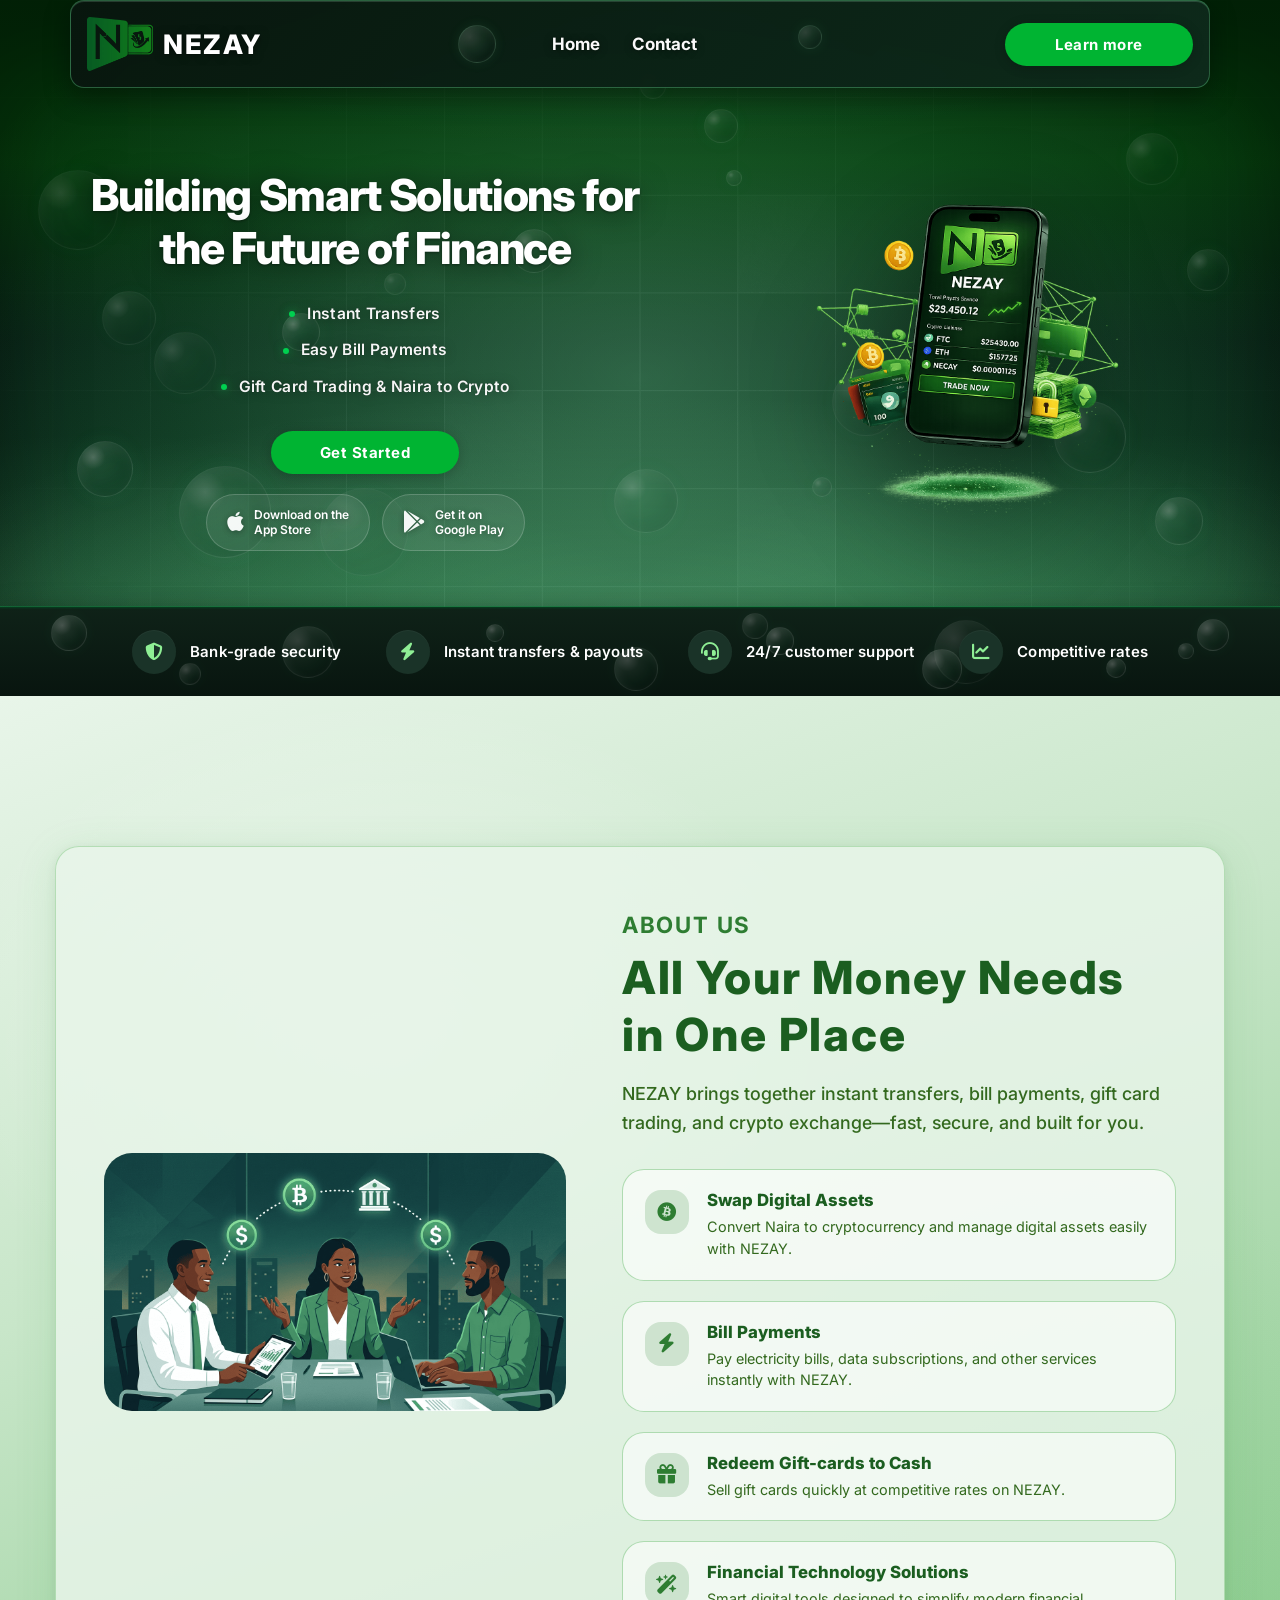
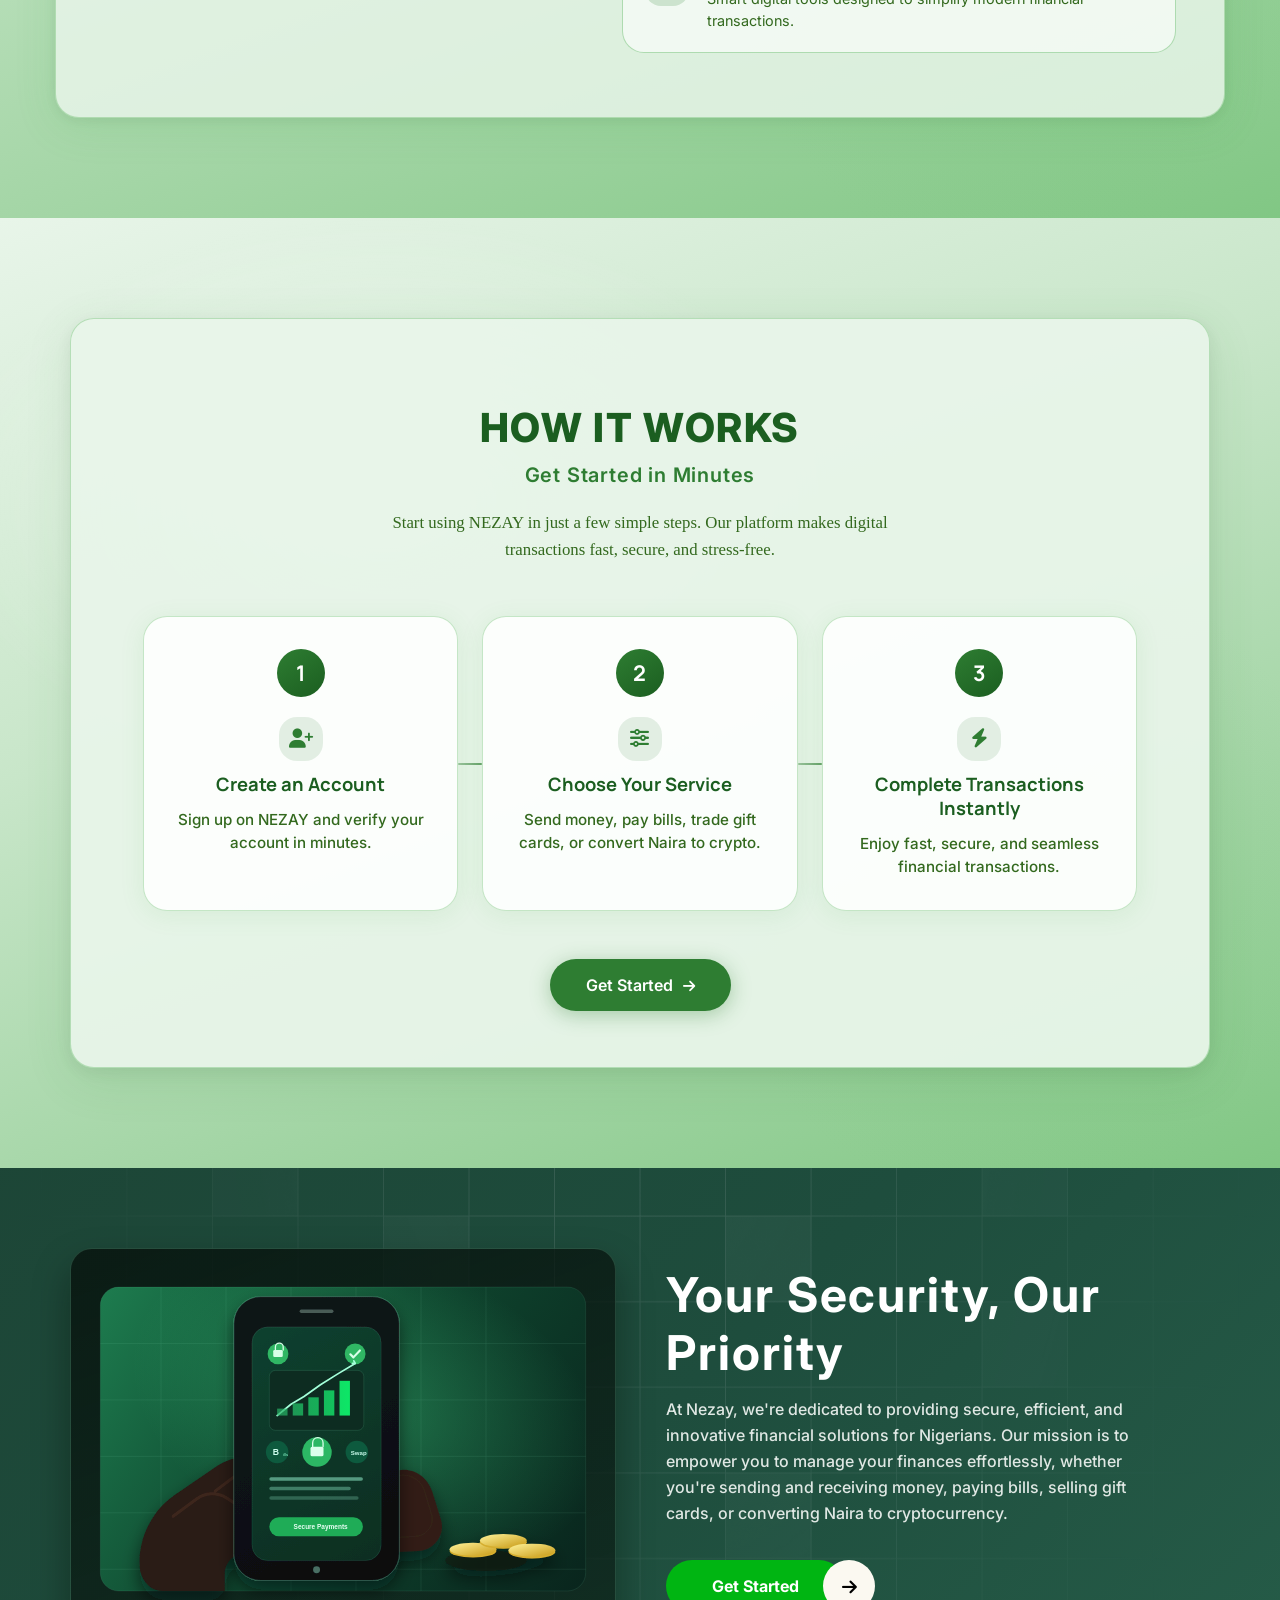
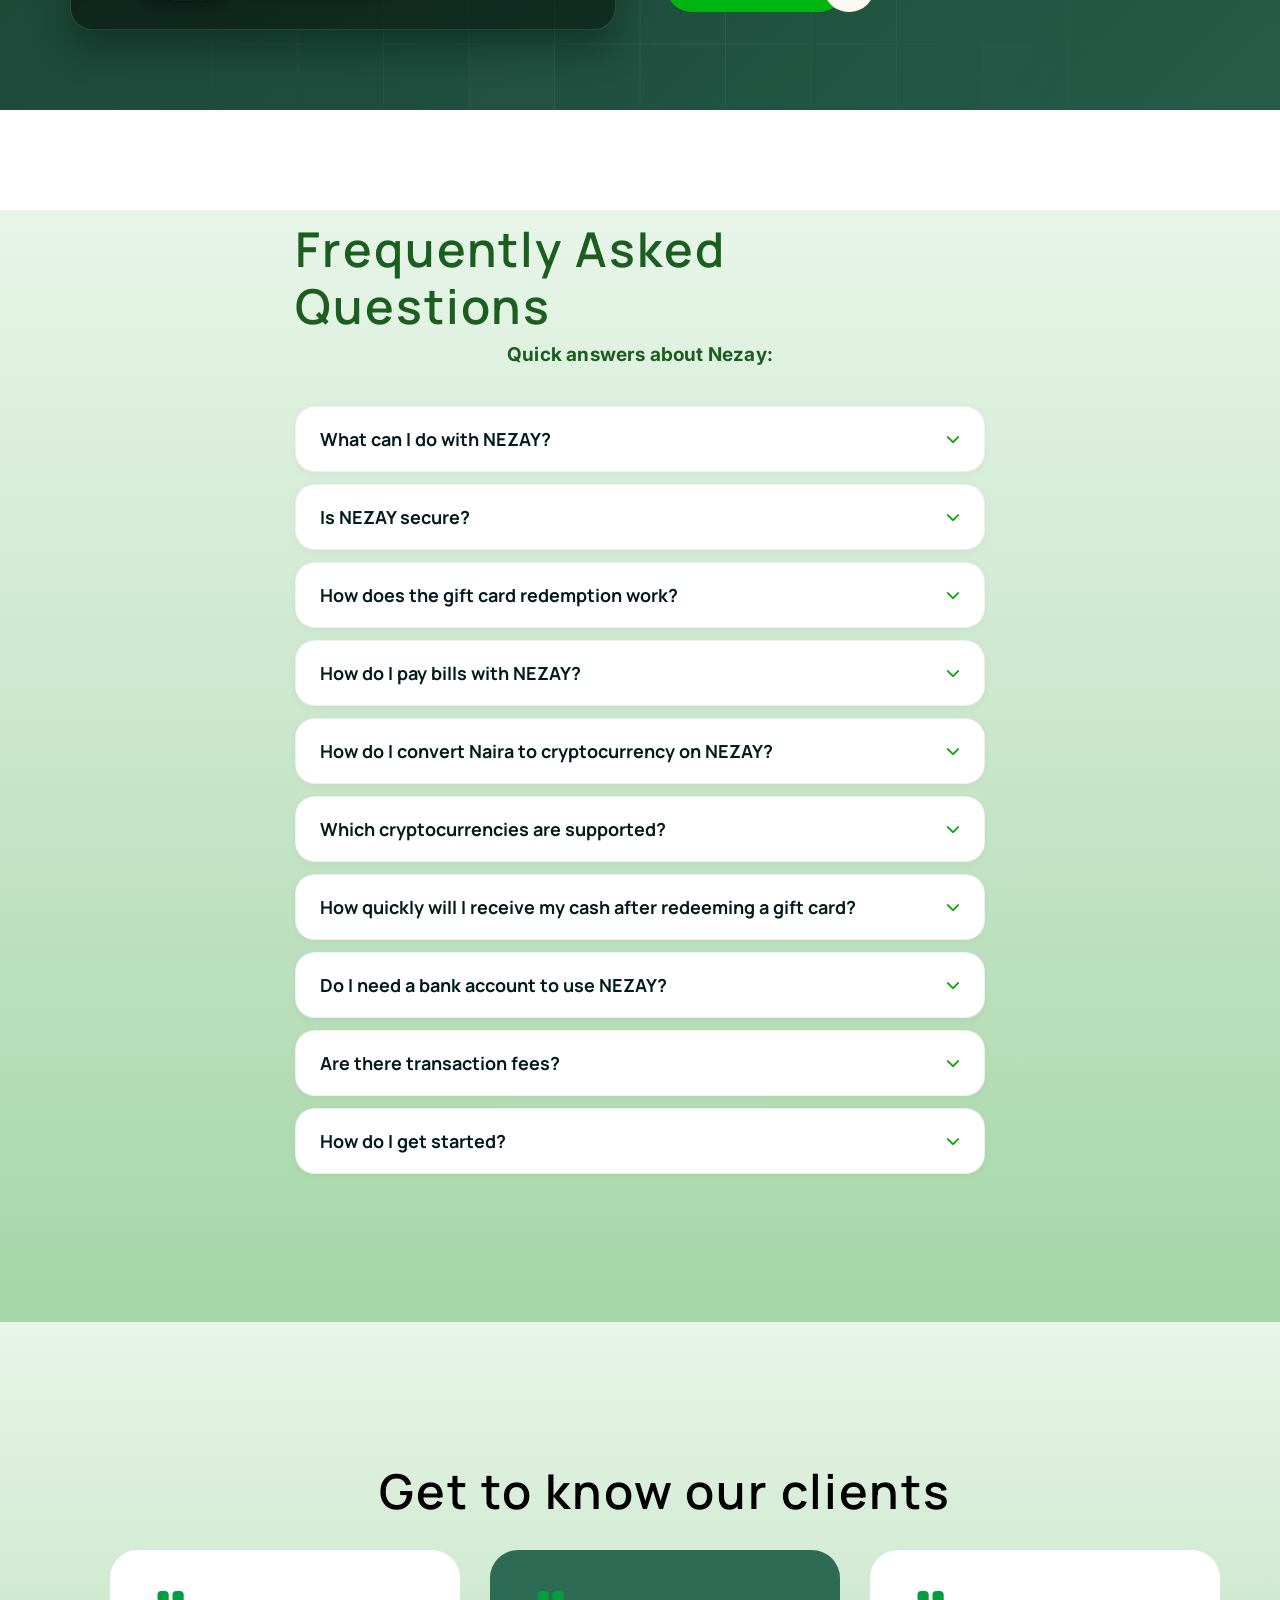
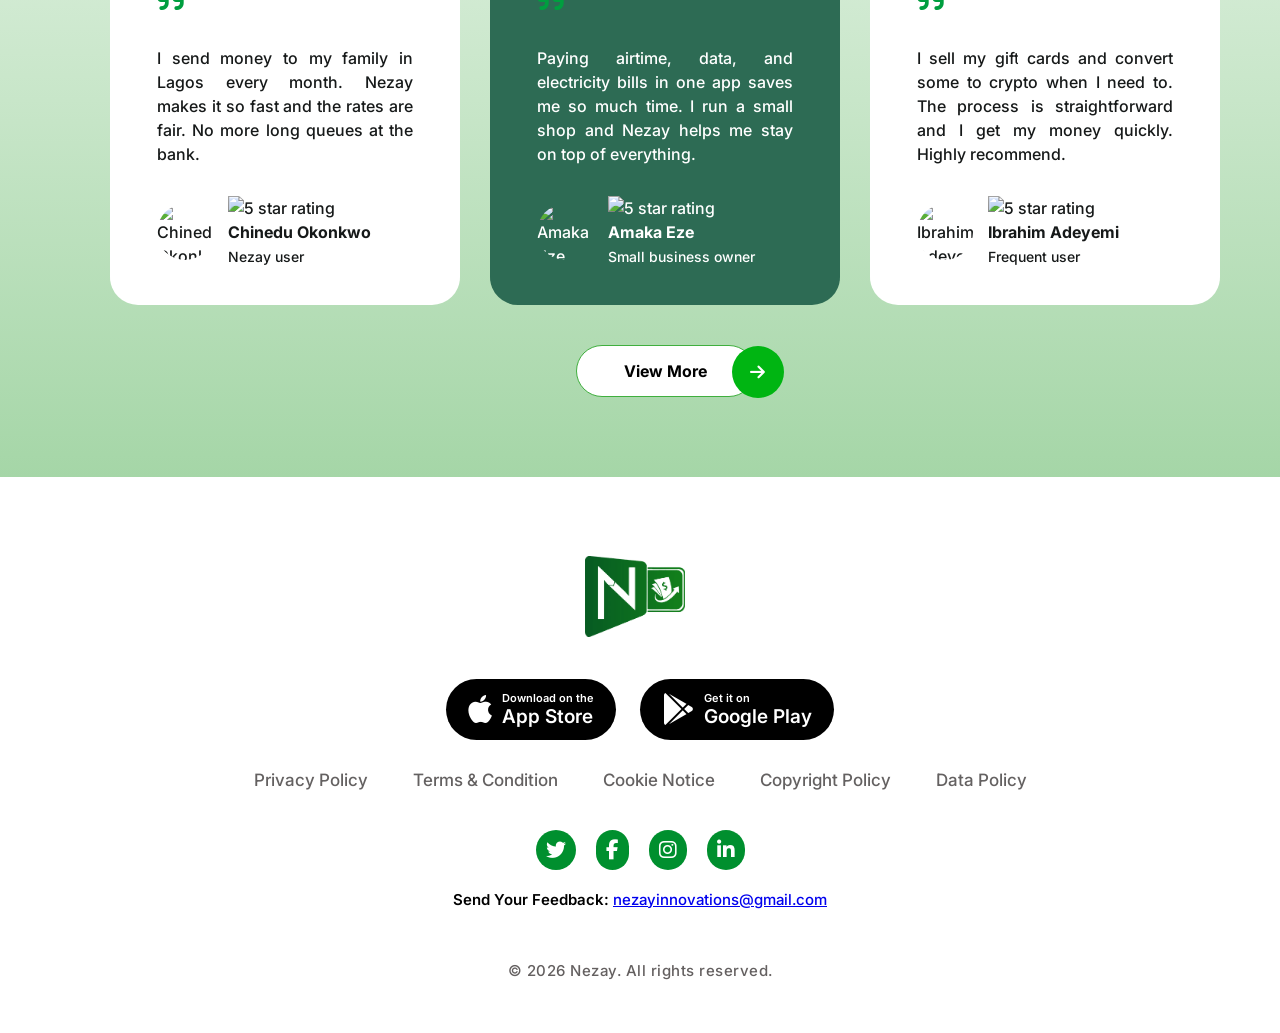
==== commit 9cd4dcf7: "Merge branch 'main' of https://github.com/Popoola-Sinaayo/nezay-landing-page" ====
--- a/index.html
+++ b/index.html
@@ -149,27 +149,56 @@
         <main>
         <div class="landing nezay-hero">
             <div class="hero-bg-pattern" aria-hidden="true"></div>
+            <div class="hero-bubbles" aria-hidden="true">
+                <span class="hero-bubble"></span>
+                <span class="hero-bubble"></span>
+                <span class="hero-bubble"></span>
+                <span class="hero-bubble"></span>
+                <span class="hero-bubble"></span>
+                <span class="hero-bubble"></span>
+                <span class="hero-bubble"></span>
+                <span class="hero-bubble"></span>
+                <span class="hero-bubble"></span>
+                <span class="hero-bubble"></span>
+                <span class="hero-bubble"></span>
+                <span class="hero-bubble"></span>
+                <span class="hero-bubble"></span>
+                <span class="hero-bubble"></span>
+                <span class="hero-bubble"></span>
+                <span class="hero-bubble"></span>
+                <span class="hero-bubble"></span>
+                <span class="hero-bubble"></span>
+                <span class="hero-bubble"></span>
+                <span class="hero-bubble"></span>
+                <span class="hero-bubble"></span>
+                <span class="hero-bubble"></span>
+                <span class="hero-bubble"></span>
+            </div>
             <div class="container">
                 <header class="nezay-header">
                     <a href="#" class="nezay-logo">
                         <img src="images/Nezay Exchange Logo.png" alt="Nezay Exchange" class="logo-icon">
-                        <span class="logo-text">Nezay Exchange</span>
+                        <span class="logo-text">Nezay</span>
                     </a>
-                    <nav aria-label="Main navigation">
+                    <nav class="nezay-nav-center" aria-label="Main navigation">
                         <ul>
                             <li><a href="#">Home</a></li>
                             <li><a href="#">Contact</a></li>
                         </ul>
                     </nav>
-                    <button class="btn-get-started" aria-label="Get started with Nezay Exchange">Get Started</button>
+                    <a href="#page-end" class="hero-btn-get-started hero-header-cta" aria-label="Learn more about Nezay Exchange">Learn more</a>
                 </header>
                 <section class="hero-content">
                     <div class="container hero-inner">
                         <div class="hero-text">
-                            <h1 class="hero-title">Empowering Your Finances with Seamless Solutions</h1>
-                            <p class="hero-subtitle">Manage Your Money, Pay Bills, Sell Gift Cards & Convert Naira to Crypto in Seconds</p>
+                            <h1 class="hero-title">Building Smart Solutions for the Future of Finance</h1>
+                            <ul class="hero-highlights" aria-label="Key services">
+                                <li>Instant Transfers</li>
+                                <li>Easy Bill Payments</li>
+                                <li>Gift Card Trading &amp; Naira to Crypto</li>
+                            </ul>
                             <div class="hero-buttons">
-                                <button class="btn-learn-more">Learn More</button>
+                                <button type="button" class="hero-btn-get-started" aria-label="Get started with Nezay Exchange">Get Started</button>
                             </div>
                             <div class="app-badges">
                                 <a href="#" class="badge badge-apple">
@@ -184,7 +213,7 @@
                         </div>
                         <div class="hero-visual">
                             <div class="hero-phone">
-                                <img src="images/Landing imagesss.png" alt="Nezay Exchange app on phone">
+                                <img src="images/Nezay.png" alt="Nezay Exchange – hero illustration">
                             </div>
                         </div>
                     </div>
@@ -192,62 +221,44 @@
             </div>
         </div>
         <!--End Hero-->
-        <!--Start Sponsers Bar-->
+        <!--Start trust strip (below hero)-->
         <div class="sponsers-bar nezay-sponsors">
-            <div class="container">
-                <div class="app-badges-inline">
-                    <a href="#" class="badge badge-apple">
-                        <i class="fa-brands fa-apple"></i>
-                        <span>Download on the App Store</span>
-                    </a>
-                    <a href="#" class="badge badge-google">
-                        <i class="fa-brands fa-google-play"></i>
-                        <span>Get it on Google Play</span>
-                    </a>
+            <div class="trust-strip-bubbles" aria-hidden="true">
+                <span class="trust-strip-bubble"></span>
+                <span class="trust-strip-bubble"></span>
+                <span class="trust-strip-bubble"></span>
+                <span class="trust-strip-bubble"></span>
+                <span class="trust-strip-bubble"></span>
+                <span class="trust-strip-bubble"></span>
+                <span class="trust-strip-bubble"></span>
+                <span class="trust-strip-bubble"></span>
+                <span class="trust-strip-bubble"></span>
+                <span class="trust-strip-bubble"></span>
+                <span class="trust-strip-bubble"></span>
+                <span class="trust-strip-bubble"></span>
+            </div>
+            <div class="container">
+                <div class="trust-strip" role="list" aria-label="Why Nezay Exchange">
+                    <div class="trust-strip-item" role="listitem">
+                        <span class="trust-strip-icon" aria-hidden="true"><i class="fa-solid fa-shield-halved"></i></span>
+                        <span class="trust-strip-text">Bank-grade security</span>
+                    </div>
+                    <div class="trust-strip-item" role="listitem">
+                        <span class="trust-strip-icon" aria-hidden="true"><i class="fa-solid fa-bolt"></i></span>
+                        <span class="trust-strip-text">Instant transfers &amp; payouts</span>
+                    </div>
+                    <div class="trust-strip-item" role="listitem">
+                        <span class="trust-strip-icon" aria-hidden="true"><i class="fa-solid fa-headset"></i></span>
+                        <span class="trust-strip-text">24/7 customer support</span>
+                    </div>
+                    <div class="trust-strip-item" role="listitem">
+                        <span class="trust-strip-icon" aria-hidden="true"><i class="fa-solid fa-chart-line"></i></span>
+                        <span class="trust-strip-text">Competitive rates</span>
+                    </div>
                 </div>
             </div>
         </div>
-        <!--End Sponsers Bar-->
-        <!--Start Feature Cards-->
-        <section class="feature-cards" id="benefits">
-            <div class="feature-cards-bg" aria-hidden="true"></div>
-            <div class="container">
-                <div class="feature-cards-grid">
-                    <div class="feature-card">
-                        <h3>Send & Receive Money</h3>
-                        <p>Instant transfers to any bank account.</p>
-                        <div class="feature-card-icon">
-                            <i class="fa-solid fa-credit-card"></i>
-                            <i class="fa-solid fa-arrows-rotate"></i>
-                        </div>
-                    </div>
-                    <div class="feature-card">
-                        <h3>Pay Bills Easily</h3>
-                        <p>Airtime, Data, Electricity, Cable TV & More</p>
-                        <div class="feature-card-icon">
-                            <i class="fa-solid fa-mobile-screen"></i>
-                            <i class="fa-solid fa-bolt"></i>
-                        </div>
-                    </div>
-                    <div class="feature-card">
-                        <h3>Sell Gift Cards</h3>
-                        <p>Get instant cash for your gift cards.</p>
-                        <div class="feature-card-icon">
-                            <i class="fa-solid fa-gift"></i>
-                        </div>
-                    </div>
-                    <div class="feature-card">
-                        <h3>Convert Naira to Crypto</h3>
-                        <p>Swap your Naira to Bitcoin, USDT & more</p>
-                        <div class="feature-card-icon">
-                            <i class="fa-brands fa-bitcoin"></i>
-                            <i class="fa-brands fa-ethereum"></i>
-                        </div>
-                    </div>
-                </div>
-            </div>
-        </section>
-        <!--End Feature Cards-->
+        <!--End trust strip-->
         <!--Start About Us-->
         <section class="about-us" id="about">
             <div class="about-us-bg" aria-hidden="true"></div>
@@ -258,28 +269,35 @@
                     </div>
                     <div class="about-us-content">
                         <span class="about-us-label">About us</span>
-                        <h2 class="about-us-title">All your money needs in one app</h2>
-                        <p class="about-us-intro">Nezay Exchange brings everything together—send money, pay bills, sell gift cards, and convert to crypto. Simple, secure, and built for you.</p>
+                        <h2 class="about-us-title">All Your Money Needs in One Place</h2>
+                        <p class="about-us-intro">NEZAY brings together instant transfers, bill payments, gift card trading, and crypto exchange—fast, secure, and built for you.</p>
                         <ul class="about-us-features">
                             <li>
-                                <span class="about-us-feature-icon"><i class="fa-solid fa-arrows-rotate"></i></span>
+                                <span class="about-us-feature-icon"><i class="fa-brands fa-bitcoin"></i></span>
                                 <div>
-                                    <h3>Send & Receive Money</h3>
-                                    <p>Transfer to any bank account instantly with low fees and full security.</p>
+                                    <h3>Swap Digital Assets</h3>
+                                    <p>Convert Naira to cryptocurrency and manage digital assets easily with NEZAY.</p>
                                 </div>
                             </li>
                             <li>
                                 <span class="about-us-feature-icon"><i class="fa-solid fa-bolt"></i></span>
                                 <div>
-                                    <h3>Bills Payment</h3>
-                                    <p>Airtime, data, electricity, cable TV and more—all in one place.</p>
+                                    <h3>Bill Payments</h3>
+                                    <p>Pay electricity bills, data subscriptions, and other services instantly with NEZAY.</p>
                                 </div>
                             </li>
                             <li>
                                 <span class="about-us-feature-icon"><i class="fa-solid fa-gift"></i></span>
                                 <div>
-                                    <h3>Gift Cards & Crypto</h3>
-                                    <p>Sell gift cards for instant cash and convert Naira to Bitcoin, USDT and more.</p>
+                                    <h3>Redeem Gift-cards to Cash</h3>
+                                    <p>Sell gift cards quickly at competitive rates on NEZAY.</p>
+                                </div>
+                            </li>
+                            <li>
+                                <span class="about-us-feature-icon"><i class="fa-solid fa-wand-magic-sparkles"></i></span>
+                                <div>
+                                    <h3>Financial Technology Solutions</h3>
+                                    <p>Smart digital tools designed to simplify modern financial transactions.</p>
                                 </div>
                             </li>
                         </ul>
@@ -288,71 +306,64 @@
             </div>
         </section>
         <!--End About Us-->
-        <!--Start Featured - What's in the app (own container, white) -->
-        <section class="featured-section" id="features">
-            <div class="featured-section-bg"></div>
-            <div class="container">
-                <div class="featured-container">
-                    <div class="featured-header">
-                        <span class="featured-label">What's in the app</span>
-                        <h2 class="featured-title">Everything Nezay Exchange can do</h2>
-                        <p class="featured-intro">Send money, pay bills, sell gift cards, and go crypto—all in one place. Here’s what’s inside.</p>
-                    </div>
-                    <div class="featured-body">
-                        <div class="featured-grid">
-                            <div class="featured-item">
-                                <span class="featured-item-icon"><i class="fa-solid fa-paper-plane"></i></span>
-                                <h3>Send Money</h3>
-                                <p>Instant transfers to any bank account</p>
-                            </div>
-                            <div class="featured-item">
-                                <span class="featured-item-icon"><i class="fa-solid fa-inbox"></i></span>
-                                <h3>Receive Money</h3>
-                                <p>Get paid straight into your wallet</p>
-                            </div>
-                            <div class="featured-item">
-                                <span class="featured-item-icon"><i class="fa-solid fa-bolt"></i></span>
-                                <h3>Pay Bills</h3>
-                                <p>Airtime, data, electricity, cable TV</p>
-                            </div>
-                            <div class="featured-item">
-                                <span class="featured-item-icon"><i class="fa-solid fa-gift"></i></span>
-                                <h3>Sell Gift Cards</h3>
-                                <p>Turn cards into instant cash</p>
-                            </div>
-                            <div class="featured-item">
-                                <span class="featured-item-icon"><i class="fa-brands fa-bitcoin"></i></span>
-                                <h3>Naira to Crypto</h3>
-                                <p>Buy Bitcoin, USDT and more</p>
-                            </div>
-                            <div class="featured-item">
-                                <span class="featured-item-icon"><i class="fa-solid fa-shield-halved"></i></span>
-                                <h3>Secure & Fast</h3>
-                                <p>Bank-grade security, 24/7</p>
-                            </div>
-                        </div>
-                        <div class="featured-showcase">
-                            <img src="images/Landingpage1.png" alt="Nezay Exchange app – cards and transactions" class="featured-image" loading="lazy">
-                        </div>
-                    </div>
-                    <div class="featured-cta-wrap">
-                        <a href="#" class="featured-cta">Get Started</a>
+        <!--Start How it works-->
+        <section class="how-it-works-section" id="features" aria-label="How it works">
+            <div class="how-it-works-bg" aria-hidden="true"></div>
+            <div class="container">
+                <div class="how-it-works-box">
+                    <div class="how-it-works-inner">
+                    <header class="how-it-works-header">
+                        <span class="how-it-works-label">How it works</span>
+                        <h2 class="how-it-works-title">Get Started in Minutes</h2>
+                        <p class="how-it-works-intro">Start using NEZAY in just a few simple steps. Our platform makes digital transactions fast, secure, and stress-free.</p>
+                    </header>
+                    <div class="how-it-works-steps">
+                        <div class="how-step">
+                            <span class="how-step-number" aria-hidden="true">1</span>
+                            <div class="how-step-content">
+                                <span class="how-step-icon" aria-hidden="true"><i class="fa-solid fa-user-plus"></i></span>
+                                <h3 class="how-step-title">Create an Account</h3>
+                                <p class="how-step-desc">Sign up on NEZAY and verify your account in minutes.</p>
+                            </div>
+                        </div>
+                        <div class="how-step-connector" aria-hidden="true"></div>
+                        <div class="how-step">
+                            <span class="how-step-number" aria-hidden="true">2</span>
+                            <div class="how-step-content">
+                                <span class="how-step-icon" aria-hidden="true"><i class="fa-solid fa-sliders"></i></span>
+                                <h3 class="how-step-title">Choose Your Service</h3>
+                                <p class="how-step-desc">Send money, pay bills, trade gift cards, or convert Naira to crypto.</p>
+                            </div>
+                        </div>
+                        <div class="how-step-connector" aria-hidden="true"></div>
+                        <div class="how-step">
+                            <span class="how-step-number" aria-hidden="true">3</span>
+                            <div class="how-step-content">
+                                <span class="how-step-icon" aria-hidden="true"><i class="fa-solid fa-bolt"></i></span>
+                                <h3 class="how-step-title">Complete Transactions Instantly</h3>
+                                <p class="how-step-desc">Enjoy fast, secure, and seamless financial transactions.</p>
+                            </div>
+                        </div>
+                    </div>
+                    <div class="how-it-works-cta-wrap">
+                        <a href="#" class="how-it-works-cta">Get Started</a>
+                    </div>
                     </div>
                 </div>
             </div>
         </section>
-        <!--End Featured-->
+        <!--End How it works-->
         <!--Start Ad (own container, green) -->
         <section class="ad-section">
             <div class="ad-container">
                 <div class="container">
                     <div class="ad-inner">
                         <div class="ad-image-wrap">
-                            <img src="images/ad-phone-no-green-bg.png" alt="Nezay Exchange mobile app interface showing secure transactions" loading="lazy">
+                            <img src="images/ad-hand-phone-payments.svg" alt="Black hand holding a mobile phone with bill payments and crypto to fiat swap interface" loading="lazy">
                         </div>
                         <div class="ad-text-wrap">
                             <h2>Your Security, Our Priority</h2>
-                            <p>At Nezay Exchange, we're dedicated to providing secure, efficient, and innovative financial solutions for Nigerians. Our mission is to empower you to manage your finances effortlessly, whether you're sending and receiving money, paying bills, selling gift cards, or converting Naira to cryptocurrency.</p>
+                            <p>At Nezay, we're dedicated to providing secure, efficient, and innovative financial solutions for Nigerians. Our mission is to empower you to manage your finances effortlessly, whether you're sending and receiving money, paying bills, selling gift cards, or converting Naira to cryptocurrency.</p>
                             <button class="main-button">Get Started</button>
                         </div>
                     </div>
@@ -360,52 +371,121 @@
             </div>
         </section>
         <!--End Ad-->
-        <!--Start Services-->
-        <section class="services" id="services" aria-label="Our services">
-            <div class="container">
-                <div class="text">
-                    
-                    <h2>Everything you need to move your money</h2>
-                </div>
-                <div class="services-group">
-                    <div class="serv1">
-                        <div class="images serv1-image-wrap">
-                            <img src="images/nezay-exchange-move-money-no-card.png" alt="Nezay Exchange – send and receive money, convert currency" loading="lazy">
-                        </div>
-                        
-                    </div>
-                    <div class="serv2">
-                        <i class="fa-solid fa-bolt"></i>
-                        <h3>Bills payment made simple</h3>
-                        <p>Airtime, data, electricity, cable TV—pay all your bills in one app. Fast, secure, and available 24/7.</p>
-                        <img src="images/bills-payment-illustration.png" alt="Pay airtime, data, electricity, and cable TV bills" loading="lazy">
-                    </div>
-                    <div class="serv3">
-                        <i class="fa-solid fa-gift"></i>
-                        <h3>Sell gift cards for instant cash</h3>
-                        <p>Turn your unused gift cards into Naira. Sell popular brands and get paid quickly with competitive rates.</p>
-                        <img src="images/gift-cards-instant-cash.png" alt="Sell gift cards for instant Naira" loading="lazy">
-                    </div>
-                </div>
-                <div class="services-cta">
-                    <button class="secondary-button" aria-label="View more services">View More</button>
+        <!--Start Services - FAQ-->
+        <section class="services faq-section" id="services" aria-label="Frequently asked questions">
+            <div class="container">
+                <div class="faq-header">
+                    <h2>Frequently Asked Questions</h2>
+                    <p>Quick answers about Nezay:</p>
+                </div>
+                <div class="faq-list">
+                    <div class="faq-item">
+                        <button class="faq-question" type="button" aria-expanded="false" aria-controls="faq-answer-1" id="faq-question-1">
+                            <span>What can I do with NEZAY?</span>
+                            <i class="fa-solid fa-chevron-down faq-icon" aria-hidden="true"></i>
+                        </button>
+                        <div class="faq-answer" id="faq-answer-1" role="region" aria-labelledby="faq-question-1" hidden>
+                            <p>NEZAY is a modern fintech platform that allows you to swap digital assets to fiat, pay bills instantly, and redeem gift cards for cash—all in one secure app.</p>
+                        </div>
+                    </div>
+                    <div class="faq-item">
+                        <button class="faq-question" type="button" aria-expanded="false" aria-controls="faq-answer-2" id="faq-question-2">
+                            <span>Is NEZAY secure?</span>
+                            <i class="fa-solid fa-chevron-down faq-icon" aria-hidden="true"></i>
+                        </button>
+                        <div class="faq-answer" id="faq-answer-2" role="region" aria-labelledby="faq-question-2" hidden>
+                            <p>Absolutely. NEZAY uses advanced encryption and secure transaction protocols to protect your funds and personal information. Your security is our top priority.</p>
+                        </div>
+                    </div>
+                    <div class="faq-item">
+                        <button class="faq-question" type="button" aria-expanded="false" aria-controls="faq-answer-3" id="faq-question-3">
+                            <span>How does the gift card redemption work?</span>
+                            <i class="fa-solid fa-chevron-down faq-icon" aria-hidden="true"></i>
+                        </button>
+                        <div class="faq-answer" id="faq-answer-3" role="region" aria-labelledby="faq-question-3" hidden>
+                            <p>You can sell your unused gift cards on NEZAY at competitive rates. Just upload the card details, and once verified, you’ll receive cash directly in your wallet.</p>
+                        </div>
+                    </div>
+                    <div class="faq-item">
+                        <button class="faq-question" type="button" aria-expanded="false" aria-controls="faq-answer-4" id="faq-question-4">
+                            <span>How do I pay bills with NEZAY?</span>
+                            <i class="fa-solid fa-chevron-down faq-icon" aria-hidden="true"></i>
+                        </button>
+                        <div class="faq-answer" id="faq-answer-4" role="region" aria-labelledby="faq-question-4" hidden>
+                            <p>In the app, go to Bills Payment and choose what you need: airtime, data, electricity, or cable TV. Enter the amount and beneficiary details, then confirm. Payments are processed quickly and are available 24/7.</p>
+                        </div>
+                    </div>
+                    <div class="faq-item">
+                        <button class="faq-question" type="button" aria-expanded="false" aria-controls="faq-answer-5" id="faq-question-5">
+                            <span>How do I convert Naira to cryptocurrency on NEZAY?</span>
+                            <i class="fa-solid fa-chevron-down faq-icon" aria-hidden="true"></i>
+                        </button>
+                        <div class="faq-answer" id="faq-answer-5" role="region" aria-labelledby="faq-question-5" hidden>
+                            <p>Simply fund your NEZAY wallet with Naira, choose the cryptocurrency you want, and complete the swap instantly. Your digital assets are stored securely in your NEZAY account.</p>
+                        </div>
+                    </div>
+                    <div class="faq-item">
+                        <button class="faq-question" type="button" aria-expanded="false" aria-controls="faq-answer-7" id="faq-question-7">
+                            <span>Which cryptocurrencies are supported?</span>
+                            <i class="fa-solid fa-chevron-down faq-icon" aria-hidden="true"></i>
+                        </button>
+                        <div class="faq-answer" id="faq-answer-7" role="region" aria-labelledby="faq-question-7" hidden>
+                            <p>NEZAY supports popular cryptocurrencies such as Bitcoin, Ethereum, USDT, and more. We're constantly expanding our list to meet user needs.</p>
+                        </div>
+                    </div>
+                    <div class="faq-item">
+                        <button class="faq-question" type="button" aria-expanded="false" aria-controls="faq-answer-8" id="faq-question-8">
+                            <span>How quickly will I receive my cash after redeeming a gift card?</span>
+                            <i class="fa-solid fa-chevron-down faq-icon" aria-hidden="true"></i>
+                        </button>
+                        <div class="faq-answer" id="faq-answer-8" role="region" aria-labelledby="faq-question-8" hidden>
+                            <p>Once your gift card is verified, the cash is credited to your NEZAY wallet almost instantly. You can then withdraw or use it for other transactions.</p>
+                        </div>
+                    </div>
+                    <div class="faq-item">
+                        <button class="faq-question" type="button" aria-expanded="false" aria-controls="faq-answer-9" id="faq-question-9">
+                            <span>Do I need a bank account to use NEZAY?</span>
+                            <i class="fa-solid fa-chevron-down faq-icon" aria-hidden="true"></i>
+                        </button>
+                        <div class="faq-answer" id="faq-answer-9" role="region" aria-labelledby="faq-question-9" hidden>
+                            <p>No, you don’t need a traditional bank account to use NEZAY. It provides integrated digital accounts that can send and receive money seamlessly.</p>
+                        </div>
+                    </div>
+                    <div class="faq-item">
+                        <button class="faq-question" type="button" aria-expanded="false" aria-controls="faq-answer-10" id="faq-question-10">
+                            <span>Are there transaction fees?</span>
+                            <i class="fa-solid fa-chevron-down faq-icon" aria-hidden="true"></i>
+                        </button>
+                        <div class="faq-answer" id="faq-answer-10" role="region" aria-labelledby="faq-question-10" hidden>
+                            <p>NEZAY charges minimal fees for certain services, such as currency exchange. All fees are clearly displayed before you confirm a transaction.</p>
+                        </div>
+                    </div>
+                    <div class="faq-item">
+                        <button class="faq-question" type="button" aria-expanded="false" aria-controls="faq-answer-11" id="faq-question-11">
+                            <span>How do I get started?</span>
+                            <i class="fa-solid fa-chevron-down faq-icon" aria-hidden="true"></i>
+                        </button>
+                        <div class="faq-answer" id="faq-answer-11" role="region" aria-labelledby="faq-question-11" hidden>
+                            <p>Download the NEZAY app, sign up with your details, verify your account, and you're ready to start exchanging, paying bills, and redeeming gift cards.</p>
+                        </div>
+                    </div>
                 </div>
             </div>
         </section>
-        <!--End Services-->
+        <!--End Services - FAQ-->
         <section class="opinions" id="testimonials" aria-label="Customer testimonials">
             <div class="container">
                 <h2>Get to know our clients</h2>
                 <div class="quotes-group">
                     <div class="quote">
                         <i class="fa-solid fa-quote-right"></i>
-                        <p>I send money to my family in Lagos every month. Nezay Exchange makes it so fast and the rates are fair. No more long queues at the bank.</p>
+                        <p>I send money to my family in Lagos every month. Nezay makes it so fast and the rates are fair. No more long queues at the bank.</p>
                         <div class="profile">
                             <img src="https://api.dicebear.com/7.x/avataaars/png?seed=Chinedu" alt="Chinedu Okonkwo - Nezay Exchange user" class="quote-avatar" loading="lazy">
                             <div class="details">
                                 <img src="https://h.top4top.io/p_3235p14hz1.png" alt="5 star rating" loading="lazy">
                                 <h4>Chinedu Okonkwo</h4>
-                                <span>Nezay Exchange user</span>
+                                <span>Nezay user</span>
                             </div>
                         </div>
                     </div>
@@ -438,11 +518,11 @@
             </div>
         </section>
         </main>
-        <footer class="footer" role="contentinfo">
+        <footer class="footer" id="page-end" role="contentinfo">
             <div class="container">
                 <a href="#" class="nezay-logo footer-logo">
-                    <img src="images/Nezay Exchange Logo.png" alt="Nezay Exchange" class="logo-icon">
-                    <span class="logo-text">Nezay Exchange</span>
+                    <img src="images/Nezay Exchange Logo.png" alt="Nezay" class="logo-icon">
+                    <span class="logo-text"></span>
                 </a>
                 <div class="download">
                     <div class="ios">
@@ -475,8 +555,8 @@
                         <i class="fa-brands fa-linkedin-in"></i>
                     </a>
                 </div>
-                <p class="feedback"><span>Send Your Feedback:</span> <a href="mailto:nezayexchange@gmail.com">nezayexchange@gmail.com</a></p>
-                <p class="copyright">&copy; 2026 Nezay Exchange. All rights reserved.</p>
+                <p class="feedback"><span>Send Your Feedback:</span> <a href="mailto:nezayinnovations@gmail.com">nezayinnovations@gmail.com</a></p>
+                <p class="copyright">&copy; 2026 Nezay. All rights reserved.</p>
             </div>
         </footer>
         <script src="script.js"></script>
--- a/style.css
+++ b/style.css
@@ -22,10 +22,10 @@
     color: white;
     text-align: center;
     border: none;
-    border-radius: 44px;
+    border-radius: 9999px;
     font-family: var(--font-main);
     font-size: 16px;
-    font-weight: 600;
+    font-weight: 700;
     width: 179px;
     height: 52px;
     position: relative;
@@ -39,7 +39,7 @@
     background-color: #FBF9F1;
     font-family: "Font Awesome 6 Free";
     color: black;
-    border-radius: 50px;
+    border-radius: 9999px;
     width: 52px;
     height: 52px;
     top: 0;
@@ -67,10 +67,10 @@
     border: 0.8px solid #40AF3E;
     margin-top: 30px;
     text-align: center;
-    border-radius: 44px;
+    border-radius: 9999px;
     font-family: var(--font-main);
     font-size: 16px;
-    font-weight: 600;
+    font-weight: 700;
     width: 179px;
     height: 52px;
     position: relative;
@@ -259,7 +259,7 @@
     background-color: transparent;
     border: 1px solid #DCDCDC;
     color: #DCDCDC;
-    border-radius: 12px;
+    border-radius: 9999px;
     font-size: 16px;
     font-weight: 600;
     cursor: pointer;
@@ -344,74 +344,690 @@
     height: auto;
 }
 
-/* Sponsors bar (app download strip) */
+/* Trust strip — very dark green, bubbles behind content */
 .sponsers-bar.nezay-sponsors {
-    background: rgba(22, 45, 38, 0.98);
-    border-top: 1px solid rgba(0, 180, 50, 0.2);
-    padding: 24px 0;
-    min-height: 80px;
-    display: flex;
-    align-items: center;
+    --trust-bg-top: #0f2218;
+    --trust-bg-bottom: #08150f;
+    --trust-badge-bg: #1a3328;
+    --trust-icon: #8fef95;
+    --trust-divider: rgba(255, 255, 255, 0.2);
+    position: relative;
+    overflow: hidden;
+    background: linear-gradient(180deg, var(--trust-bg-top) 0%, var(--trust-bg-bottom) 100%);
+    border-top: 1px solid rgba(0, 160, 70, 0.25);
+    box-shadow:
+        inset 0 1px 0 rgba(0, 100, 50, 0.12),
+        0 4px 24px rgba(0, 0, 0, 0.35);
+    padding: 22px 20px;
+    min-height: 0;
+    display: flex;
+    align-items: center;
+}
+
+.trust-strip-bubbles {
+    position: absolute;
+    inset: 0;
+    z-index: 0;
+    overflow: hidden;
+    pointer-events: none;
+}
+
+.trust-strip-bubble {
+    position: absolute;
+    border-radius: 50%;
+    background: radial-gradient(
+        circle at 30% 28%,
+        rgba(255, 255, 255, 0.42) 0%,
+        rgba(200, 255, 220, 0.14) 28%,
+        rgba(80, 180, 120, 0.1) 55%,
+        transparent 78%
+    );
+    border: 1px solid rgba(255, 255, 255, 0.22);
+    box-shadow:
+        inset -4px -6px 12px rgba(0, 35, 22, 0.15),
+        inset 3px 4px 10px rgba(255, 255, 255, 0.2),
+        0 0 16px rgba(120, 255, 180, 0.08);
+    opacity: 0.5;
+    animation: trust-strip-bubble-drift 18s ease-in-out infinite;
+}
+
+.trust-strip-bubble:nth-child(1) {
+    width: 36px;
+    height: 36px;
+    left: 4%;
+    top: 8%;
+    animation-duration: 14s;
+    animation-delay: 0s;
+}
+
+.trust-strip-bubble:nth-child(2) {
+    width: 22px;
+    height: 22px;
+    left: 14%;
+    bottom: 12%;
+    top: auto;
+    animation-duration: 12s;
+    animation-delay: -2s;
+    opacity: 0.4;
+}
+
+.trust-strip-bubble:nth-child(3) {
+    width: 52px;
+    height: 52px;
+    left: 22%;
+    top: 50%;
+    transform: translateY(-50%);
+    animation-duration: 20s;
+    animation-delay: -5s;
+    opacity: 0.35;
+}
+
+.trust-strip-bubble:nth-child(4) {
+    width: 18px;
+    height: 18px;
+    left: 38%;
+    top: 18%;
+    animation-duration: 11s;
+    animation-delay: -7s;
+}
+
+.trust-strip-bubble:nth-child(5) {
+    width: 44px;
+    height: 44px;
+    left: 48%;
+    bottom: 6%;
+    top: auto;
+    animation-duration: 16s;
+    animation-delay: -1s;
+    opacity: 0.42;
+}
+
+.trust-strip-bubble:nth-child(6) {
+    width: 28px;
+    height: 28px;
+    right: 38%;
+    left: auto;
+    top: 22%;
+    animation-duration: 15s;
+    animation-delay: -4s;
+}
+
+.trust-strip-bubble:nth-child(7) {
+    width: 64px;
+    height: 64px;
+    right: 22%;
+    left: auto;
+    top: 50%;
+    margin-top: -32px;
+    animation-duration: 22s;
+    animation-delay: -9s;
+    opacity: 0.28;
+}
+
+.trust-strip-bubble:nth-child(8) {
+    width: 20px;
+    height: 20px;
+    right: 12%;
+    left: auto;
+    bottom: 20%;
+    top: auto;
+    animation-duration: 13s;
+    animation-delay: -3s;
+}
+
+.trust-strip-bubble:nth-child(9) {
+    width: 32px;
+    height: 32px;
+    right: 4%;
+    left: auto;
+    top: 12%;
+    animation-duration: 17s;
+    animation-delay: -6s;
+}
+
+.trust-strip-bubble:nth-child(10) {
+    width: 26px;
+    height: 26px;
+    left: 58%;
+    top: 6%;
+    animation-duration: 14s;
+    animation-delay: -11s;
+    opacity: 0.38;
+}
+
+.trust-strip-bubble:nth-child(11) {
+    width: 40px;
+    height: 40px;
+    left: 72%;
+    bottom: 8%;
+    top: auto;
+    animation-duration: 19s;
+    animation-delay: -8s;
+}
+
+.trust-strip-bubble:nth-child(12) {
+    width: 16px;
+    height: 16px;
+    left: 92%;
+    top: 40%;
+    animation-duration: 10s;
+    animation-delay: -4s;
+    opacity: 0.45;
+}
+
+@keyframes trust-strip-bubble-drift {
+    0%,
+    100% {
+        transform: translate(0, 0) scale(1);
+    }
+
+    33% {
+        transform: translate(5px, -6px) scale(1.03);
+    }
+
+    66% {
+        transform: translate(-4px, 4px) scale(0.98);
+    }
+}
+
+/* Fix vertical center for bubble 3 — animation overrides transform */
+.trust-strip-bubble:nth-child(3) {
+    top: 50%;
+    margin-top: -26px;
+    transform: none;
 }
 
 .nezay-sponsors .container {
+    position: relative;
+    z-index: 1;
     width: 100%;
-}
-
-.nezay-sponsors .app-badges-inline {
+    max-width: 1120px;
+}
+
+.trust-strip {
     display: flex;
     flex-wrap: wrap;
+    justify-content: space-evenly;
+    align-items: center;
+    gap: 12px 8px;
+    font-family: var(--font-main);
+    margin: 0;
+    padding: 0;
+}
+
+.trust-strip-item {
+    display: flex;
+    align-items: center;
+    gap: 14px;
+    color: #ffffff;
+    font-size: 15px;
+    font-weight: 600;
+    letter-spacing: 0.01em;
+    line-height: 1.35;
+}
+
+/* Vertical rule between items — height aligned with text line */
+.trust-strip-lead {
+    flex: 0 0 1px;
+    width: 1px;
+    height: 1.35em;
+    min-height: 22px;
+    max-height: 26px;
+    margin-right: clamp(16px, 4vw, 36px);
+    margin-left: 0;
+    background: var(--trust-divider);
+    border-radius: 1px;
+    align-self: center;
+}
+
+.trust-strip-item:first-child .trust-strip-lead {
+    display: none;
+    width: 0;
+    min-width: 0;
+    margin: 0;
+    background: transparent;
+}
+
+.trust-strip-icon {
+    display: flex;
+    align-items: center;
     justify-content: center;
-    align-items: center;
-    gap: 20px;
-}
-
-.nezay-sponsors .badge {
-    display: inline-flex;
-    align-items: center;
-    gap: 12px;
-    padding: 14px 26px;
-    background: rgba(255, 255, 255, 0.08);
-    border: 1px solid rgba(255, 255, 255, 0.15);
-    border-radius: 10px;
-    color: #fff;
-    text-decoration: none;
-    font-family: var(--font-main);
-    font-size: 15px;
-    font-weight: 500;
-    transition: background 0.2s, border-color 0.2s;
-}
-
-.nezay-sponsors .badge:hover {
-    background: rgba(0, 180, 50, 0.2);
-    border-color: rgba(0, 180, 50, 0.5);
-    color: #fff;
-}
-
-.nezay-sponsors .badge i {
-    font-size: 1.75rem;
-    color: #fff;
+    width: 44px;
+    height: 44px;
+    border-radius: 22px;
+    background: var(--trust-badge-bg);
+    color: var(--trust-icon);
+    flex-shrink: 0;
+    box-shadow: inset 0 1px 0 rgba(255, 255, 255, 0.04);
+}
+
+.trust-strip-icon i {
+    font-size: 1.1rem;
+}
+
+.trust-strip-text {
+    color: #ffffff;
+    white-space: nowrap;
+}
+
+@media (max-width: 960px) and (min-width: 481px) {
+    .trust-strip {
+        display: grid;
+        grid-template-columns: 1fr 1fr;
+        justify-content: stretch;
+        gap: 0;
+        max-width: 560px;
+        margin: 0 auto;
+    }
+
+    .trust-strip-lead {
+        display: none;
+        width: 0;
+        margin: 0;
+    }
+
+    .trust-strip-item {
+        justify-content: flex-start;
+        padding: 16px 18px;
+        border-right: 1px solid rgba(255, 255, 255, 0.12);
+        border-bottom: 1px solid rgba(255, 255, 255, 0.12);
+    }
+
+    .trust-strip-item:nth-child(2n) {
+        border-right: none;
+    }
+
+    .trust-strip-item:nth-child(n + 3) {
+        border-bottom: none;
+    }
+}
+
+@media (max-width: 480px) {
+    .sponsers-bar.nezay-sponsors {
+        padding: 16px 16px;
+    }
+
+    .trust-strip {
+        display: flex;
+        flex-direction: column;
+        align-items: stretch;
+        gap: 0;
+        max-width: none;
+    }
+
+    .trust-strip-item {
+        justify-content: flex-start;
+        padding: 14px 4px;
+        border-bottom: 1px solid rgba(255, 255, 255, 0.1);
+        border-right: none;
+    }
+
+    .trust-strip-item:last-child {
+        border-bottom: none;
+    }
+
+    .trust-strip-lead {
+        display: none !important;
+        margin: 0 !important;
+    }
+
+    .trust-strip-text {
+        white-space: normal;
+        text-align: left;
+    }
 }
 
 /* ========== Nezay Exchange Hero (first part: title → sponsors bar) ========== */
+/* Landing image more visible; tall rising lime; bubbles on top */
 .nezay-hero {
-    background-color: #1e4d3d;
-    background-image: linear-gradient(135deg, rgba(27, 61, 47, 0.45) 0%, rgba(30, 77, 61, 0.4) 50%, rgba(52, 120, 93, 0.35) 100%), url("/images/Landing%20images.png");
+    background-color: #05140e;
+    background-image:
+        radial-gradient(
+            ellipse 95% 85% at 50% 42%,
+            rgba(140, 255, 185, 0.28) 0%,
+            rgba(80, 220, 130, 0.12) 38%,
+            transparent 62%
+        ),
+        radial-gradient(
+            ellipse 150% 120% at 50% 100%,
+            rgba(150, 255, 190, 0.55) 0%,
+            rgba(90, 230, 140, 0.28) 28%,
+            rgba(50, 180, 100, 0.12) 48%,
+            transparent 68%
+        ),
+        radial-gradient(ellipse 110% 90% at 8% 95%, rgba(110, 245, 150, 0.35) 0%, transparent 52%),
+        radial-gradient(ellipse 110% 90% at 92% 95%, rgba(110, 245, 150, 0.35) 0%, transparent 52%),
+        linear-gradient(
+            180deg,
+            rgba(2, 48, 8, 0.92) 0%,
+            rgba(4, 58, 10, 0.86) 18%,
+            rgba(5, 26, 17, 0.58) 38%,
+            rgba(5, 30, 20, 0.42) 55%,
+            rgba(6, 34, 22, 0.28) 72%,
+            rgba(7, 40, 26, 0.14) 88%,
+            rgba(8, 44, 28, 0.06) 100%
+        ),
+        url("images/Landing%20images.png");
     background-repeat: no-repeat;
     background-position: center center;
     background-size: cover;
-    min-height: 75vh;
+    background-attachment: fixed;
+    min-height: auto;
     position: relative;
     overflow: hidden;
     -webkit-font-smoothing: antialiased;
     -moz-osx-font-smoothing: grayscale;
+    border-bottom: 1px solid rgba(0, 200, 90, 0.25);
+    box-shadow: inset 0 70px 90px rgba(0, 0, 0, 0.32);
 }
 
 .hero-bg-pattern {
     position: absolute;
     inset: 0;
-    background: transparent;
+    z-index: 0;
     pointer-events: none;
+    background:
+        radial-gradient(ellipse 80% 50% at 50% 0%, rgba(100, 255, 150, 0.06) 0%, transparent 50%),
+        radial-gradient(ellipse 120% 70% at 50% 100%, rgba(170, 255, 200, 0.14) 0%, transparent 50%);
+    animation: hero-rise-glow 12s ease-in-out infinite alternate;
+}
+
+@keyframes hero-rise-glow {
+    0% {
+        opacity: 0.9;
+    }
+    100% {
+        opacity: 1;
+    }
+}
+
+/* Floating glass bubbles */
+.hero-bubbles {
+    position: absolute;
+    inset: 0;
+    z-index: 0;
+    overflow: hidden;
+    pointer-events: none;
+}
+
+.hero-bubble {
+    position: absolute;
+    border-radius: 50%;
+    background: radial-gradient(
+        circle at 28% 28%,
+        rgba(255, 255, 255, 0.45) 0%,
+        rgba(180, 255, 210, 0.12) 22%,
+        rgba(60, 160, 100, 0.08) 55%,
+        rgba(20, 60, 40, 0.04) 78%,
+        transparent 100%
+    );
+    border: 1px solid rgba(255, 255, 255, 0.18);
+    box-shadow:
+        inset -6px -10px 18px rgba(0, 40, 25, 0.2),
+        inset 4px 6px 14px rgba(255, 255, 255, 0.15),
+        0 0 24px rgba(100, 255, 160, 0.1);
+    backdrop-filter: blur(2px);
+    -webkit-backdrop-filter: blur(2px);
+    animation: hero-bubble-drift 22s ease-in-out infinite;
+    opacity: 0.55;
+}
+
+.hero-bubble:nth-child(1) {
+    width: 56px;
+    height: 56px;
+    left: 6%;
+    bottom: 18%;
+    animation-duration: 19s;
+    animation-delay: 0s;
+}
+
+.hero-bubble:nth-child(2) {
+    width: 92px;
+    height: 92px;
+    left: 14%;
+    bottom: 8%;
+    animation-duration: 25s;
+    animation-delay: -3s;
+    opacity: 0.4;
+}
+
+.hero-bubble:nth-child(3) {
+    width: 38px;
+    height: 38px;
+    left: 22%;
+    bottom: 42%;
+    animation-duration: 16s;
+    animation-delay: -7s;
+}
+
+.hero-bubble:nth-child(4) {
+    width: 72px;
+    height: 72px;
+    right: 12%;
+    bottom: 22%;
+    left: auto;
+    animation-duration: 21s;
+    animation-delay: -2s;
+}
+
+.hero-bubble:nth-child(5) {
+    width: 48px;
+    height: 48px;
+    right: 6%;
+    bottom: 10%;
+    left: auto;
+    animation-duration: 18s;
+    animation-delay: -9s;
+    opacity: 0.5;
+}
+
+.hero-bubble:nth-child(6) {
+    width: 110px;
+    height: 110px;
+    right: 18%;
+    bottom: 38%;
+    left: auto;
+    animation-duration: 28s;
+    animation-delay: -5s;
+    opacity: 0.32;
+}
+
+.hero-bubble:nth-child(7) {
+    width: 44px;
+    height: 44px;
+    left: 40%;
+    bottom: 55%;
+    animation-duration: 20s;
+    animation-delay: -11s;
+}
+
+.hero-bubble:nth-child(8) {
+    width: 64px;
+    height: 64px;
+    left: 48%;
+    bottom: 12%;
+    animation-duration: 24s;
+    animation-delay: -4s;
+    opacity: 0.38;
+}
+
+.hero-bubble:nth-child(9) {
+    width: 28px;
+    height: 28px;
+    left: 72%;
+    bottom: 48%;
+    animation-duration: 14s;
+    animation-delay: -8s;
+}
+
+.hero-bubble:nth-child(10) {
+    width: 80px;
+    height: 80px;
+    left: 3%;
+    top: 28%;
+    bottom: auto;
+    animation-duration: 26s;
+    animation-delay: -6s;
+    opacity: 0.28;
+}
+
+.hero-bubble:nth-child(11) {
+    width: 52px;
+    height: 52px;
+    right: 8%;
+    top: 22%;
+    left: auto;
+    bottom: auto;
+    animation-duration: 23s;
+    animation-delay: -12s;
+    opacity: 0.3;
+}
+
+.hero-bubble:nth-child(12) {
+    width: 34px;
+    height: 34px;
+    left: 55%;
+    top: 18%;
+    bottom: auto;
+    animation-duration: 17s;
+    animation-delay: -1s;
+    opacity: 0.42;
+}
+
+.hero-bubble:nth-child(13) {
+    width: 22px;
+    height: 22px;
+    left: 30%;
+    top: 45%;
+    bottom: auto;
+    animation-duration: 15s;
+    animation-delay: -4s;
+    opacity: 0.35;
+}
+
+.hero-bubble:nth-child(14) {
+    width: 68px;
+    height: 68px;
+    left: 65%;
+    bottom: 28%;
+    animation-duration: 24s;
+    animation-delay: -10s;
+    opacity: 0.3;
+}
+
+.hero-bubble:nth-child(15) {
+    width: 18px;
+    height: 18px;
+    right: 25%;
+    top: 35%;
+    left: auto;
+    bottom: auto;
+    animation-duration: 13s;
+    animation-delay: -2s;
+    opacity: 0.4;
+}
+
+.hero-bubble:nth-child(16) {
+    width: 54px;
+    height: 54px;
+    left: 8%;
+    top: 48%;
+    bottom: auto;
+    animation-duration: 20s;
+    animation-delay: -8s;
+    opacity: 0.33;
+}
+
+.hero-bubble:nth-child(17) {
+    width: 42px;
+    height: 42px;
+    right: 4%;
+    bottom: 52%;
+    left: auto;
+    animation-duration: 19s;
+    animation-delay: -14s;
+    opacity: 0.38;
+}
+
+.hero-bubble:nth-child(18) {
+    width: 26px;
+    height: 26px;
+    left: 50%;
+    top: 12%;
+    bottom: auto;
+    animation-duration: 16s;
+    animation-delay: -5s;
+    opacity: 0.32;
+}
+
+.hero-bubble:nth-child(19) {
+    width: 88px;
+    height: 88px;
+    left: 25%;
+    bottom: 5%;
+    animation-duration: 27s;
+    animation-delay: -6s;
+    opacity: 0.22;
+}
+
+.hero-bubble:nth-child(20) {
+    width: 20px;
+    height: 20px;
+    right: 35%;
+    bottom: 18%;
+    left: auto;
+    animation-duration: 14s;
+    animation-delay: -11s;
+    opacity: 0.45;
+}
+
+.hero-bubble:nth-child(21) {
+    width: 36px;
+    height: 36px;
+    left: 78%;
+    top: 52%;
+    bottom: auto;
+    animation-duration: 21s;
+    animation-delay: -3s;
+    opacity: 0.36;
+}
+
+.hero-bubble:nth-child(22) {
+    width: 62px;
+    height: 62px;
+    left: 12%;
+    bottom: 35%;
+    animation-duration: 23s;
+    animation-delay: -9s;
+    opacity: 0.28;
+}
+
+.hero-bubble:nth-child(23) {
+    width: 16px;
+    height: 16px;
+    right: 42%;
+    top: 28%;
+    left: auto;
+    bottom: auto;
+    animation-duration: 12s;
+    animation-delay: -7s;
+    opacity: 0.5;
+}
+
+@keyframes hero-bubble-drift {
+    0%,
+    100% {
+        transform: translate(0, 0) scale(1);
+    }
+    25% {
+        transform: translate(8px, -14px) scale(1.03);
+    }
+    50% {
+        transform: translate(-6px, -22px) scale(0.98);
+    }
+    75% {
+        transform: translate(10px, -8px) scale(1.02);
+    }
 }
 
 .nezay-hero .container {
@@ -419,35 +1035,166 @@
     z-index: 1;
 }
 
-/* Nezay header */
+/* Nezay header — logo left, nav centered on page */
 .nezay-header {
     display: flex;
+    align-items: center;
     justify-content: space-between;
-    align-items: center;
-    padding: 16px 0 4px;
+    padding: 14px 0 8px;
+    position: relative;
+    min-height: 62px;
 }
 
 .nezay-logo {
     display: inline-flex;
     align-items: center;
-    gap: 10px;
+    gap: 12px;
     text-decoration: none;
     color: #fff;
     font-family: var(--font-main);
-    font-weight: 700;
-    font-size: 1.25rem;
+    font-weight: 800;
+    font-size: 1.4rem;
+    z-index: 2;
+    flex-shrink: 0;
+    text-shadow: 0 1px 10px rgba(0, 0, 0, 0.5), 0 0 1px rgba(0, 0, 0, 0.8);
+}
+
+.nezay-logo .logo-icon {
+    width: 52px;
+    height: 52px;
+    border-radius: 0;
+    object-fit: contain;
+}
+
+.nezay-hero .nezay-header {
+    min-height: 64px;
+    padding: 12px 0 8px;
+}
+
+.nezay-hero .nezay-logo {
+    gap: 10px;
+    font-size: 1.42rem;
+}
+
+.nezay-hero .nezay-logo .logo-icon {
+    width: 66px;
+    height: 66px;
+}
+
+.nezay-hero .nezay-logo .logo-text {
+    text-transform: uppercase;
+    letter-spacing: 0.06em;
+    font-size: clamp(1.22rem, 2.9vw, 1.68rem);
+    line-height: 1;
+}
+
+.nezay-hero .nezay-header-spacer {
+    width: min(228px, 34vw);
+}
+
+.nezay-nav-center {
+    position: static;
+    transform: none;
+    z-index: 1;
+}
+
+/* Header CTA uses same styling as hero "Get Started" */
+.hero-header-cta {
+    margin-left: 18px;
+    flex-shrink: 0;
+    display: inline-flex;
+    align-items: center;
+    justify-content: center;
+    line-height: 1;
+}
+
+/* Header layout: logo left, nav centered, CTA right */
+.nezay-hero .nezay-header {
+    display: grid;
+    grid-template-columns: auto 1fr auto;
+    align-items: center;
+    position: sticky;
+    top: 0;
+    z-index: 30;
+    background: linear-gradient(135deg, rgba(8, 22, 14, 0.96) 0%, rgba(14, 42, 28, 0.94) 100%);
+    border: 1px solid rgba(106, 232, 150, 0.34);
+    border-radius: 14px;
+    padding: 10px 16px;
+    backdrop-filter: blur(6px);
+    -webkit-backdrop-filter: blur(6px);
+    box-shadow:
+        0 10px 26px rgba(0, 0, 0, 0.34),
+        inset 0 1px 0 rgba(190, 255, 214, 0.16);
+    overflow: hidden;
+}
+
+.nezay-hero .nezay-header::before,
+.nezay-hero .nezay-header::after {
+    content: "";
+    position: absolute;
+    border-radius: 50%;
+    pointer-events: none;
+    border: 1px solid rgba(190, 255, 214, 0.26);
+    background: radial-gradient(
+        circle at 30% 30%,
+        rgba(255, 255, 255, 0.24) 0%,
+        rgba(170, 255, 205, 0.12) 36%,
+        transparent 72%
+    );
+    box-shadow:
+        inset 2px 2px 8px rgba(255, 255, 255, 0.12),
+        0 0 14px rgba(106, 232, 150, 0.14);
+    opacity: 0.6;
+}
+
+.nezay-hero .nezay-header::before {
+    width: 36px;
+    height: 36px;
+    left: 34%;
+    top: 50%;
+    transform: translateY(-50%);
+    animation: header-bubble-float 9s ease-in-out infinite;
+}
+
+.nezay-hero .nezay-header::after {
+    width: 22px;
+    height: 22px;
+    right: 34%;
+    top: 28%;
+    animation: header-bubble-float 7s ease-in-out infinite reverse;
+    opacity: 0.5;
+}
+
+@keyframes header-bubble-float {
+    0%,
+    100% {
+        transform: translateY(-50%) translateX(0);
+    }
+    50% {
+        transform: translateY(-58%) translateX(3px);
+    }
+}
+
+.nezay-hero .nezay-nav-center {
+    justify-self: center;
+}
+
+.nezay-hero .hero-header-cta {
+    justify-self: end;
+}
+
+.nezay-header-spacer {
+    width: min(220px, 32vw);
+    flex-shrink: 0;
+    pointer-events: none;
+    visibility: hidden;
 }
 
 .logo-icon {
     width: 40px;
     height: 40px;
-    border-radius: 8px;
+    border-radius: 14px;
     object-fit: contain;
-}
-
-.nezay-header nav {
-    display: flex;
-    align-items: center;
 }
 
 .nezay-header nav ul {
@@ -455,7 +1202,7 @@
     padding: 0;
     display: flex;
     align-items: center;
-    gap: 24px;
+    gap: 32px;
 }
 
 .nezay-header nav ul li {
@@ -464,36 +1211,51 @@
 }
 
 .nezay-header nav ul li a {
-    color: #fff;
-    text-shadow: 0 1px 2px rgba(0, 0, 0, 0.4);
-    font-size: 18px;
+    color: rgba(255, 255, 255, 0.98);
+    font-size: 17px;
+    font-weight: 700;
     line-height: 1;
     display: inline-flex;
     align-items: center;
-}
-
-.nezay-header .btn-get-started {
+    text-decoration: none;
+    transition: color 0.2s, text-shadow 0.2s;
+    text-shadow: 0 1px 8px rgba(0, 0, 0, 0.45), 0 0 1px rgba(0, 0, 0, 0.6);
+}
+
+.nezay-header nav ul li a:hover {
+    color: #7fff9e;
+    text-shadow: 0 0 12px rgba(0, 255, 140, 0.35);
+}
+
+.hero-btn-get-started {
     background: #00b432;
     color: #fff;
     border: none;
     padding: 14px 36px;
-    min-width: 165px;
-    border-radius: 10px;
-    font-size: 16px;
-    font-weight: 600;
-    white-space: nowrap;
+    min-width: 188px;
+    border-radius: 9999px;
+    font-size: 15px;
+    font-weight: 700;
+    letter-spacing: 0.03em;
     cursor: pointer;
-    transition: background 0.2s, transform 0.2s;
-}
-
-.nezay-header .btn-get-started:hover {
-    background: #009a2b;
-    transform: scale(1.02);
+    transition: background 0.2s, box-shadow 0.2s;
+    font-family: var(--font-main);
+    box-shadow: 0 2px 12px rgba(0, 0, 0, 0.2);
+    display: inline-flex;
+    align-items: center;
+    justify-content: center;
+    text-decoration: none;
+    line-height: 1;
+}
+
+.hero-btn-get-started:hover {
+    background: #00a02e;
+    box-shadow: 0 4px 20px rgba(0, 180, 50, 0.35);
 }
 
 /* Hero content layout */
 .hero-content {
-    padding: 0 0 60px;
+    padding: 12px 0 36px;
 }
 
 .hero-inner {
@@ -501,7 +1263,9 @@
     flex-wrap: wrap;
     align-items: center;
     justify-content: space-between;
-    gap: 40px;
+    gap: 28px 40px;
+    max-width: 1220px;
+    margin: 0 auto;
 }
 
 .hero-text {
@@ -511,37 +1275,75 @@
     -webkit-font-smoothing: antialiased;
     -moz-osx-font-smoothing: grayscale;
     text-rendering: optimizeLegibility;
+    display: flex;
+    flex-direction: column;
+    align-items: center;
+    text-align: center;
 }
 
 .hero-title {
     font-family: var(--font-main), sans-serif;
-    font-size: clamp(2rem, 4.5vw, 3.25rem);
-    font-weight: 700;
+    font-size: clamp(1.85rem, 3.6vw, 2.75rem);
+    font-weight: 800;
     line-height: 1.2;
     color: #fff;
-    margin: 0 0 16px;
-    letter-spacing: -0.02em;
-    text-shadow: 0 1px 2px rgba(0, 0, 0, 0.5), 0 0 1px rgba(0, 0, 0, 0.3);
+    margin: 0 0 28px;
+    letter-spacing: -0.03em;
+    text-shadow:
+        0 2px 28px rgba(0, 0, 0, 0.5),
+        0 1px 3px rgba(0, 0, 0, 0.4);
+    max-width: 18em;
 }
 
 .hero-title-accent {
     color: #fff;
 }
 
-.hero-subtitle {
+.hero-highlights {
+    list-style: none;
+    margin: 0 0 32px;
+    padding: 0;
+    display: flex;
+    flex-direction: column;
+    align-items: center;
+    gap: 14px;
+    width: 100%;
+    max-width: 420px;
     font-family: var(--font-main);
-    font-size: 1.05rem;
-    line-height: 1.6;
-    color: #fff;
-    margin: 0 0 28px;
-    text-shadow: 0 1px 3px rgba(0, 0, 0, 0.5), 0 1px 1px rgba(0, 0, 0, 0.2);
+    font-size: 0.975rem;
+    font-weight: 600;
+    letter-spacing: 0.02em;
+    color: rgba(255, 255, 255, 0.96);
+    text-shadow: 0 1px 12px rgba(0, 0, 0, 0.4), 0 0 1px rgba(0, 0, 0, 0.5);
+}
+
+.hero-highlights li {
+    display: flex;
+    align-items: center;
+    justify-content: center;
+    gap: 12px;
+    width: 100%;
+    line-height: 1.45;
+    text-align: center;
+}
+
+.hero-highlights li::before {
+    content: "";
+    flex-shrink: 0;
+    width: 6px;
+    height: 6px;
+    border-radius: 50%;
+    background: #00d050;
+    box-shadow: 0 0 10px rgba(0, 208, 80, 0.5);
 }
 
 .hero-buttons {
     display: flex;
     flex-wrap: wrap;
     gap: 14px;
-    margin-bottom: 24px;
+    margin-bottom: 20px;
+    width: 100%;
+    justify-content: center;
 }
 
 .btn-download-app {
@@ -549,9 +1351,9 @@
     color: #fff;
     border: none;
     padding: 14px 28px;
-    border-radius: 10px;
+    border-radius: 9999px;
     font-size: 16px;
-    font-weight: 600;
+    font-weight: 700;
     cursor: pointer;
     transition: background 0.2s, transform 0.2s;
 }
@@ -561,61 +1363,59 @@
     transform: scale(1.02);
 }
 
-.btn-learn-more {
-    background: #00b432;
-    color: #fff;
-    border: none;
-    padding: 14px 28px;
-    border-radius: 10px;
-    font-size: 16px;
-    font-weight: 600;
-    cursor: pointer;
-    transition: background 0.2s, transform 0.2s;
-}
-
-.btn-learn-more:hover {
-    background: #009a2b;
-    transform: scale(1.02);
-}
-
-/* App store badges in hero */
+/* App store badges — centered, professional */
 .hero-text .app-badges {
     display: flex;
     flex-wrap: wrap;
-    gap: 14px;
+    gap: 12px;
+    width: 100%;
+    justify-content: center;
+    align-items: center;
 }
 
 .hero-text .app-badges .badge {
     display: inline-flex;
-    align-items: center;
+    flex-direction: row;
+    align-items: center;
+    justify-content: center;
     gap: 10px;
     padding: 12px 20px;
+    min-height: 48px;
     background: rgba(255, 255, 255, 0.08);
-    border: 1px solid rgba(255, 255, 255, 0.15);
-    border-radius: 10px;
+    border: 1px solid rgba(255, 255, 255, 0.18);
+    border-radius: 9999px;
     color: #fff;
     text-decoration: none;
     font-family: var(--font-main);
-    font-size: 13px;
-    font-weight: 500;
+    font-size: 12px;
+    font-weight: 600;
     line-height: 1.3;
+    text-align: left;
     transition: background 0.2s, border-color 0.2s;
+    text-shadow: 0 1px 6px rgba(0, 0, 0, 0.35);
+}
+
+.hero-text .app-badges .badge span {
+    text-align: left;
 }
 
 .hero-text .app-badges .badge i {
-    font-size: 1.5rem;
+    font-size: 1.4rem;
+    color: #fff;
+    opacity: 0.95;
 }
 
 .hero-text .app-badges .badge:hover {
     background: rgba(255, 255, 255, 0.12);
-    border-color: rgba(0, 180, 50, 0.5);
+    border-color: rgba(255, 255, 255, 0.28);
 }
 
 /* Hero visual: phone + floating icons */
 .hero-visual {
     position: relative;
     flex: 0 1 520px;
-    min-height: 520px;
+    min-width: 0;
+    min-height: 420px;
     display: flex;
     align-items: center;
     justify-content: center;
@@ -628,11 +1428,10 @@
 
 .hero-phone img {
     width: 100%;
-    max-width: 480px;
+    max-width: min(660px, 100%);
     height: auto;
     object-fit: contain;
-    mix-blend-mode: multiply;
-    filter: drop-shadow(0 20px 40px rgba(0, 0, 0, 0.35));
+    filter: drop-shadow(0 24px 48px rgba(0, 0, 0, 0.4));
 }
 
 .hero-floating {
@@ -704,8 +1503,17 @@
     background-repeat: repeat;
     background-position: 0 0;
     background-size: 300px auto;
-    border-radius: 12px;
+    border-radius: 24px;
     padding: 24px;
+}
+
+.feature-cards-title {
+    font-family: var(--font-main), sans-serif;
+    font-size: clamp(1.75rem, 3.5vw, 2.25rem);
+    font-weight: 700;
+    color: #fff;
+    text-align: center;
+    margin: 0 0 28px;
 }
 
 .feature-cards-grid {
@@ -720,7 +1528,7 @@
     background-repeat: repeat;
     background-position: 0 0;
     background-size: 200px auto;
-    border-radius: 16px;
+    border-radius: 24px;
     padding: 28px 24px;
     color: #fff;
     text-align: center;
@@ -780,11 +1588,13 @@
 }
 
 @media (max-width: 992px) {
-    .nezay-header nav ul {
-        display: none;
-    }
     .hero-visual {
+        flex: 1 1 100%;
         min-height: 320px;
+    }
+
+    .hero-phone img {
+        max-width: min(560px, 94vw);
     }
     .hero-floating {
         font-size: 1.5rem;
@@ -795,6 +1605,41 @@
 }
 
 @media (max-width: 768px) {
+    .nezay-header {
+        flex-wrap: wrap;
+        justify-content: center;
+        gap: 12px;
+        padding-bottom: 12px;
+    }
+
+    .nezay-hero .nezay-header {
+        display: flex;
+    }
+
+    .nezay-nav-center {
+        position: static;
+        transform: none;
+        order: 3;
+        width: 100%;
+        justify-content: center;
+    }
+
+    .hero-header-cta {
+        display: none;
+    }
+
+    .nezay-nav-center ul {
+        justify-content: center;
+    }
+
+    .nezay-header-spacer {
+        display: none;
+    }
+
+    .nezay-logo {
+        order: 1;
+    }
+
     .hero-inner {
         flex-direction: column;
         text-align: center;
@@ -802,6 +1647,9 @@
     .hero-text {
         max-width: 100%;
     }
+    .hero-highlights {
+        max-width: 100%;
+    }
     .hero-buttons {
         justify-content: center;
     }
@@ -810,8 +1658,25 @@
     }
 }
 
+@media (max-width: 480px) {
+    .hero-highlights {
+        font-size: 0.875rem;
+        gap: 12px;
+    }
+
+    .hero-text .app-badges .badge {
+        flex: 1 1 100%;
+        max-width: 280px;
+        justify-content: center;
+    }
+
+    .hero-text .app-badges .badge span {
+        text-align: center;
+    }
+}
+
 @media (max-width: 1200px) {
-    nav {
+    nav:not(.nezay-nav-center) {
         display: none;
     }
 
@@ -864,11 +1729,6 @@
 @media (max-width: 480px) {
     section .text h2 {
         font-size: 2rem;
-    }
-    .nezay-header .btn-get-started { 
-        font-size: 12px;
-        min-width: 80px;
-        /* width: 80px; */
     }
 }
 
@@ -901,7 +1761,7 @@
 .about-us-grid {
     display: grid;
     grid-template-columns: 1fr 1.2fr;
-    gap: 60px;
+    gap: 56px;
     align-items: center;
 }
 
@@ -909,13 +1769,14 @@
     display: flex;
     align-items: center;
     justify-content: center;
+    min-width: 0;
 }
 
 .about-us-illustration {
     width: 100%;
-    max-width: 420px;
+    max-width: 480px;
     height: auto;
-    border-radius: 16px;
+    border-radius: 28px;
     object-fit: contain;
     display: block;
 }
@@ -926,7 +1787,7 @@
 
 .about-us-label {
     display: inline-block;
-    font-size: 1.05rem;
+    font-size: 1.4rem;
     font-weight: 700;
     letter-spacing: 0.08em;
     text-transform: uppercase;
@@ -936,16 +1797,17 @@
 
 .about-us-title {
     font-family: var(--font-main), sans-serif;
-    font-size: clamp(1.75rem, 3.5vw, 2.5rem);
-    font-weight: 700;
+    font-size: clamp(2rem, 4vw, 2.85rem);
+    font-weight: 800;
     line-height: 1.25;
     color: #1b5e20;
     margin: 0 0 16px;
 }
 
 .about-us-intro {
-    font-size: 1rem;
+    font-size: 1.12rem;
     line-height: 1.6;
+    font-weight: 500;
     color: #33691e;
     margin: 0 0 32px;
     max-width: 540px;
@@ -967,7 +1829,7 @@
     padding: 20px 22px;
     background: rgba(255, 255, 255, 0.6);
     border: 1px solid rgba(129, 199, 132, 0.6);
-    border-radius: 12px;
+    border-radius: 22px;
     transition: background 0.2s, border-color 0.2s;
 }
 
@@ -984,7 +1846,7 @@
     align-items: center;
     justify-content: center;
     background: rgba(56, 142, 60, 0.2);
-    border-radius: 10px;
+    border-radius: 16px;
     color: #2e7d32;
 }
 
@@ -994,7 +1856,7 @@
 
 .about-us-features h3 {
     font-size: 1.05rem;
-    font-weight: 700;
+    font-weight: 800;
     color: #1b5e20;
     margin: 0 0 6px;
 }
@@ -1006,6 +1868,37 @@
     margin: 0;
 }
 
+.about-us-metrics {
+    display: flex;
+    flex-wrap: wrap;
+    gap: 24px;
+    margin-top: 36px;
+    padding-top: 28px;
+    border-top: 1px solid rgba(129, 199, 132, 0.5);
+}
+
+.about-us-metric {
+    display: flex;
+    flex-direction: column;
+    gap: 4px;
+    min-width: 120px;
+}
+
+.about-us-metric-value {
+    font-family: var(--font-main), sans-serif;
+    font-size: 1.75rem;
+    font-weight: 800;
+    color: #1b5e20;
+    line-height: 1.2;
+}
+
+.about-us-metric-label {
+    font-size: 0.85rem;
+    font-weight: 600;
+    color: #2e7d32;
+    text-transform: capitalize;
+}
+
 @media (max-width: 992px) {
     .about-us-grid {
         grid-template-columns: 1fr;
@@ -1022,6 +1915,12 @@
     .about-us-features li {
         text-align: left;
     }
+
+    .about-us-metrics {
+        justify-content: center;
+        margin-top: 32px;
+        padding-top: 24px;
+    }
 }
 
 @media (max-width: 768px) {
@@ -1037,188 +1936,239 @@
 
     .about-us .container {
         padding: 32px 20px;
-        border-radius: 16px;
+        border-radius: 24px;
     }
 
     .about-us-illustration {
         max-width: 100%;
     }
-}
-
-/* Featured – What's in the app. Soft green throughout */
-.featured-section {
+
+    .about-us-metrics {
+        flex-direction: column;
+        align-items: center;
+        gap: 20px;
+        margin-top: 28px;
+        padding-top: 20px;
+    }
+
+    .about-us-metric {
+        align-items: center;
+        text-align: center;
+    }
+
+    .about-us-metric-value {
+        font-size: 1.5rem;
+    }
+}
+
+/* How it works */
+.how-it-works-section {
     position: relative;
     padding: 100px 0;
     background: linear-gradient(160deg, #e8f5e9 0%, #c8e6c9 40%, #a5d6a7 70%, #81c784 100%);
     overflow: hidden;
 }
 
-.featured-section-bg {
+.how-it-works-bg {
     position: absolute;
     inset: 0;
-    background: radial-gradient(ellipse 70% 60% at 30% 30%, rgba(255, 255, 255, 0.4) 0%, transparent 50%),
-                radial-gradient(ellipse 50% 70% at 80% 70%, rgba(129, 199, 132, 0.3) 0%, transparent 50%);
+    background: radial-gradient(ellipse 70% 60% at 30% 30%, rgba(255, 255, 255, 0.35) 0%, transparent 50%),
+                radial-gradient(ellipse 50% 70% at 80% 70%, rgba(129, 199, 132, 0.25) 0%, transparent 50%);
     pointer-events: none;
 }
 
-.featured-container {
+.how-it-works-section .container {
     position: relative;
     z-index: 1;
-    background: rgba(232, 245, 233, 0.85);
+    display: block;
+    margin-top: 0;
+    justify-content: unset;
+}
+
+/* Visible container for the whole section */
+.how-it-works-box {
+    max-width: 1140px;
+    margin: 0 auto;
+    background: rgba(232, 245, 233, 0.95);
     border-radius: 24px;
-    padding: 72px 56px;
-    box-shadow: 0 8px 40px rgba(76, 175, 80, 0.15), 0 2px 12px rgba(0, 0, 0, 0.06);
+    padding: 64px 72px 56px;
+    box-shadow: 0 12px 48px rgba(46, 125, 50, 0.12), 0 4px 16px rgba(0, 0, 0, 0.06);
     border: 1px solid rgba(129, 199, 132, 0.5);
 }
 
-.featured-header {
+.how-it-works-inner {
+    max-width: 100%;
+}
+
+.how-it-works-header {
+    display: flex;
+    flex-direction: column;
+    align-items: center;
     text-align: center;
     margin-bottom: 52px;
-    max-width: 640px;
+    max-width: 560px;
     margin-left: auto;
     margin-right: auto;
 }
 
-.featured-label {
-    display: inline-block;
-    font-family: var(--font-secondary), sans-serif;
-    font-size: 1.2rem;
-    font-weight: 700;
-    letter-spacing: 0.12em;
+/* "How it works" – main headline: big and bold */
+.how-it-works-label {
+    display: block;
+    width: 100%;
+    font-family: var(--font-main), sans-serif;
+    font-size: 2.5rem;
+    font-weight: 800;
+    letter-spacing: 0.04em;
     text-transform: uppercase;
+    color: #1b5e20;
+    margin-bottom: 10px;
+    order: 1;
+}
+
+/* "Get Started in Minutes" – smaller subheading */
+.how-it-works-title {
+    font-family: var(--font-main), sans-serif;
+    font-size: 1.25rem;
+    font-weight: 600;
+    line-height: 1.35;
     color: #2e7d32;
-    margin-bottom: 12px;
-}
-
-.featured-title {
-    font-family: var(--font-main), sans-serif;
-    font-size: clamp(1.85rem, 3.5vw, 2.4rem);
-    font-weight: 700;
-    line-height: 1.25;
-    color: #1b5e20;
-    margin: 0 0 12px;
-}
-
-.featured-intro {
+    margin: 0 0 20px;
+    order: 2;
+}
+
+.how-it-works-intro {
     font-size: 1.05rem;
-    line-height: 1.6;
+    line-height: 1.65;
+    font-weight: 500;
     color: #33691e;
     margin: 0;
-}
-
-.featured-body {
-    display: grid;
-    grid-template-columns: 1fr 1.15fr;
-    gap: 56px;
-    align-items: center;
+    max-width: 500px;
+    order: 3;
+}
+
+.how-it-works-steps {
+    display: flex;
+    align-items: stretch;
+    justify-content: center;
+    gap: 0;
     margin-bottom: 48px;
 }
 
-.featured-grid {
-    display: grid;
-    grid-template-columns: repeat(2, 1fr);
-    gap: 18px;
-}
-
-.featured-item {
-    background: rgba(255, 255, 255, 0.6);
-    border: 1px solid rgba(129, 199, 132, 0.6);
-    border-radius: 14px;
-    padding: 22px 20px;
-    transition: background 0.2s, border-color 0.2s, transform 0.2s;
-}
-
-.featured-item:hover {
-    background: rgba(200, 230, 201, 0.8);
-    border-color: rgba(102, 187, 106, 0.8);
-    transform: translateY(-2px);
-}
-
-.featured-item-icon {
+.how-step {
+    flex: 1;
+    min-width: 0;
+    display: flex;
+    flex-direction: column;
+    align-items: center;
+    text-align: center;
+    padding: 32px 24px;
+    background: rgba(255, 255, 255, 0.85);
+    border: 1px solid rgba(129, 199, 132, 0.45);
+    border-radius: 24px;
+    box-shadow: 0 4px 24px rgba(76, 175, 80, 0.1);
+    transition: transform 0.2s ease, box-shadow 0.2s ease;
+}
+
+.how-step:hover {
+    transform: translateY(-4px);
+    box-shadow: 0 12px 32px rgba(76, 175, 80, 0.18);
+}
+
+.how-step-number {
+    display: inline-flex;
+    align-items: center;
+    justify-content: center;
+    width: 48px;
+    height: 48px;
+    border-radius: 50%;
+    background: linear-gradient(145deg, #2e7d32, #1b5e20);
+    color: #fff;
+    font-family: var(--font-third);
+    font-size: 1.35rem;
+    font-weight: 700;
+    margin-bottom: 20px;
+    flex-shrink: 0;
+}
+
+.how-step-content {
+    display: flex;
+    flex-direction: column;
+    align-items: center;
+    gap: 12px;
+}
+
+.how-step-icon {
     display: inline-flex;
     align-items: center;
     justify-content: center;
     width: 44px;
     height: 44px;
-    background: rgba(56, 142, 60, 0.2);
-    border-radius: 12px;
+    background: rgba(46, 125, 50, 0.12);
+    border-radius: 18px;
     color: #2e7d32;
-    margin-bottom: 12px;
-}
-
-.featured-item-icon i {
-    font-size: 1.25rem;
-}
-
-.featured-item .fa-bitcoin {
-    color: #f0b429;
-}
-
-.featured-item h3 {
-    font-family: var(--font-main);
-    font-size: 1.02rem;
+}
+
+.how-step-icon i {
+    font-size: 1.2rem;
+}
+
+.how-step-title {
+    font-family: var(--font-third);
+    font-size: 1.15rem;
     font-weight: 700;
     color: #1b5e20;
-    margin: 0 0 4px;
-}
-
-.featured-item p {
-    font-size: 0.88rem;
-    line-height: 1.45;
+    margin: 0;
+    line-height: 1.3;
+}
+
+.how-step-desc {
+    font-family: var(--font-main);
+    font-size: 0.95rem;
+    line-height: 1.5;
+    font-weight: 500;
     color: #33691e;
     margin: 0;
 }
 
-.featured-showcase {
-    background: rgba(255, 255, 255, 0.5);
-    border-radius: 20px;
-    padding: 40px;
-    display: flex;
-    align-items: center;
-    justify-content: center;
-    border: 1px solid rgba(129, 199, 132, 0.5);
-    box-shadow: 0 12px 40px rgba(76, 175, 80, 0.12);
-}
-
-.featured-image {
-    width: 100%;
-    max-width: 580px;
-    height: auto;
-    border-radius: 16px;
-    object-fit: contain;
-    display: block;
-}
-
-.featured-cta-wrap {
+.how-step-connector {
+    flex: 0 0 24px;
+    align-self: center;
+    width: 24px;
+    height: 2px;
+    background: linear-gradient(90deg, rgba(46, 125, 50, 0.4), rgba(46, 125, 50, 0.7));
+    border-radius: 1px;
+}
+
+.how-it-works-cta-wrap {
     text-align: center;
 }
 
-.featured-cta {
+.how-it-works-cta {
     display: inline-flex;
     align-items: center;
     gap: 10px;
     padding: 16px 36px;
-    background: #43a047;
+    background: #2e7d32;
     color: #fff;
     border: none;
-    border-radius: 12px;
+    border-radius: 9999px;
     font-family: var(--font-main);
     font-size: 16px;
     font-weight: 600;
     text-decoration: none;
     cursor: pointer;
-    transition: background 0.2s, transform 0.2s;
-    box-shadow: 0 4px 20px rgba(67, 160, 71, 0.4);
-}
-
-.featured-cta:hover {
-    background: #2e7d32;
+    transition: background 0.2s, transform 0.2s, box-shadow 0.2s;
+    box-shadow: 0 4px 20px rgba(46, 125, 50, 0.35);
+}
+
+.how-it-works-cta:hover {
+    background: #1b5e20;
     color: #fff;
     transform: translateY(-2px);
-    box-shadow: 0 8px 28px rgba(46, 125, 50, 0.5);
-}
-
-.featured-cta::after {
+    box-shadow: 0 8px 28px rgba(27, 94, 32, 0.45);
+}
+
+.how-it-works-cta::after {
     content: "\f061";
     font-family: "Font Awesome 6 Free";
     font-weight: 900;
@@ -1226,56 +2176,80 @@
 }
 
 @media (max-width: 992px) {
-    .featured-body {
-        grid-template-columns: 1fr;
-        gap: 44px;
-    }
-
-    .featured-showcase {
-        order: 1;
-        padding: 32px;
-    }
-
-    .featured-grid {
-        order: 2;
-    }
-
-    .featured-image {
-        max-width: 520px;
-        margin: 0 auto;
+    .how-step-connector {
+        width: 2px;
+        height: 24px;
+        flex: 0 0 auto;
+    }
+
+    .how-it-works-steps {
+        flex-direction: column;
+        align-items: center;
+        gap: 0;
     }
 }
 
 @media (max-width: 768px) {
-    .featured-container {
-        padding: 48px 28px;
+    .how-it-works-box {
+        padding: 52px 48px 44px;
+    }
+
+    .how-it-works-header {
+        margin-bottom: 40px;
+    }
+
+    .how-it-works-label {
+        font-size: 2.15rem;
+    }
+
+    .how-it-works-title {
+        font-size: 1.15rem;
+    }
+
+    .how-step {
+        padding: 28px 20px;
     }
 }
 
 @media (max-width: 576px) {
-    .featured-section {
+    .how-it-works-section {
         padding: 64px 0;
     }
 
-    .featured-container {
-        padding: 36px 22px;
+    .how-it-works-box {
+        padding: 40px 28px 36px;
         border-radius: 20px;
     }
 
-    .featured-header {
+    .how-it-works-label {
+        font-size: 1.85rem;
+    }
+
+    .how-it-works-title {
+        font-size: 1.1rem;
+    }
+
+    .how-it-works-intro {
+        font-size: 1rem;
+    }
+
+    .how-it-works-steps {
         margin-bottom: 36px;
     }
 
-    .featured-grid {
-        grid-template-columns: 1fr;
-    }
-
-    .featured-showcase {
-        padding: 24px;
-    }
-
-    .featured-image {
-        max-width: 100%;
+    .how-step-number {
+        width: 42px;
+        height: 42px;
+        font-size: 1.2rem;
+        margin-bottom: 16px;
+    }
+
+    .how-step-title {
+        font-size: 1.05rem;
+    }
+
+    .how-step-desc {
+        font-size: 0.9rem;
     }
 }
 
@@ -1311,13 +2285,24 @@
 }
 
 .ad-image-wrap {
-    max-width: 45%;
+    max-width: 50%;
+    display: flex;
+    align-items: center;
+    justify-content: center;
+    padding: 12px;
+    border-radius: 22px;
+    background: linear-gradient(160deg, rgba(7, 18, 13, 0.82) 0%, rgba(10, 28, 20, 0.66) 100%);
+    border: 1px solid rgba(142, 255, 204, 0.18);
+    box-shadow: 0 18px 36px rgba(2, 10, 7, 0.35);
 }
 
 .ad-image-wrap img {
-    width: 90%;
+    width: 100%;
+    max-width: 520px;
     height: auto;
     display: block;
+    border-radius: 16px;
+    object-fit: contain;
 }
 
 .ad-text-wrap {
@@ -1325,7 +2310,7 @@
     flex-direction: column;
     align-items: flex-start;
     gap: 10px;
-    max-width: 55%;
+    max-width: 50%;
     flex: 1;
 }
 
@@ -1334,14 +2319,14 @@
     font-family: var(--font-main);
     font-size: 16px;
     line-height: 26px;
-    font-weight: 400;
+    font-weight: 500;
     margin-top: 5px;
     max-width: 90%;
 }
 
 .ad-text-wrap h2 {
     font-size: clamp(2rem, 4vw, 48px);
-    font-weight: 600;
+    font-weight: 700;
     font-family: var(--font-main), sans-serif;
     color: #fff;
     margin: 0;
@@ -1396,7 +2381,7 @@
     }
 
     .ad-image-wrap img {
-        width: 80%;
+        width: 90%;
     }
 }
 
@@ -1420,377 +2405,187 @@
     }
 }
 
-/* Start Services */
-.services {
+/* Start Services - FAQ */
+.services.faq-section {
     background: linear-gradient(180deg, #e8f5e9 0%, #c8e6c9 50%, #a5d6a7 100%);
-}
-
-.services .container {
+    padding-bottom: 48px;
+}
+
+.services.faq-section .container {
     margin-top: 100px;
     margin-bottom: 100px;
     display: flex;
     flex-direction: column;
     align-items: center;
-}
-
-.services-cta {
-    width: 100%;
-    display: flex;
-    justify-content: center;
-    margin-top: 0;
-    margin-bottom: 48px;
-}
-
-.services-cta .secondary-button {
-    margin-top: 20px;
-}
-
-.services .container .secondary-button {
-    align-self: center;
-}
-
-.services .text {
-    display: flex;
-    flex-direction: column;
-    justify-content: center;
-    align-items: center;
+    max-width: 720px;
+}
+
+.faq-header {
     text-align: center;
-}
-
-.services .text h2 {
+    margin-bottom: 40px;
+}
+
+.faq-header h2 {
     font-family: var(--font-secondary);
     font-size: 48px;
-    font-weight: 400;
+    font-weight: 600;
     line-height: 57.6px;
-    text-align: center;
     color: #1b5e20;
-}
-.services-group {
-    display: grid;
-    grid-template-columns: repeat(4, 1fr);
-    grid-template-rows: repeat(1, 1fr);
-    grid-template-areas: "one one one one"
-                        "two two three three"
-                        "four five five six";
-    gap: 40px;
-    margin-top: 20px;
-}
-
-.serv1 {
-    grid-area: one;
-    display: flex;
-    flex-direction: row;
-    align-items: center;
-    padding: 20px;
-    border-radius: 12px;
-    background-color: transparent;
-    gap: 40px;
-}
-
-.serv1 .images,
-.serv1 .serv1-image-wrap {
-    display: flex;
-    position: relative;
-    margin-left: 0;
-    flex: 1;
-    justify-content: center;
-    align-items: center;
-}
-
-.serv1 .images img,
-.serv1 .serv1-image-wrap img {
-    max-width: 100%;
+    margin-bottom: 8px;
+}
+
+.faq-header p {
+    font-family: var(--font-main);
+    font-size: 19px;
+    font-weight: 700;
+    color: #1b5e20;
+    letter-spacing: 0.01em;
+}
+
+.faq-list {
     width: 100%;
-    height: auto;
-    object-fit: contain;
-}
-
-.serv1 .text {
-    display: flex;
-    align-items: flex-start;
-    gap: 10px;
-}
-
-.serv1 .text i {
-    font-size: 24px;
-    color: #fff;
-    background-color: #03A300;
-    padding: 9px;
-    border-radius: 32px;
-}
-
-.serv1 .text h3 {
+    display: flex;
+    flex-direction: column;
+    gap: 12px;
+}
+
+.faq-item {
+    background: #fff;
+    border: 1px solid rgba(0, 0, 0, 0.06);
+    border-radius: 20px;
+    overflow: hidden;
+    box-shadow: 0 2px 8px rgba(0, 0, 0, 0.04);
+}
+
+.faq-question {
+    width: 100%;
+    display: flex;
+    align-items: center;
+    justify-content: space-between;
+    gap: 16px;
+    padding: 20px 24px;
     font-family: var(--font-third);
-    font-size: 24px;
-    font-weight: 600;
+    font-size: 18px;
+    font-weight: 700;
     color: #031B1D;
-    max-width: 80%;
     text-align: left;
-}
-
-.serv2 {
-    grid-column: two;
-    background-color: #F6F9F8;
-    border: 1px solid #0000000F;
-    position: relative;
-}
-
-.serv3 {
-    grid-column: three;
-    background-color: #001027;
-    border: 1px solid #0000000F;
-}
-
-.serv2, .serv3 {
-    display: flex;
-    flex-direction: column;
-    align-items: flex-start;
-    border-radius: 15px;
-    padding: 20px;
-
-}
-
-.serv2 i, .serv3 i {
+    background: none;
+    border: none;
+    cursor: pointer;
+    transition: background-color 0.2s ease, color 0.2s ease;
+}
+
+.faq-question:hover {
+    background: #f1f8e9;
+}
+
+.faq-question:focus-visible {
+    outline: 2px solid #03A300;
+    outline-offset: 2px;
+}
+
+.faq-item.is-open .faq-question {
+    color: #03A300;
+}
+
+.faq-icon {
+    flex-shrink: 0;
     font-size: 14px;
-    color: #fff;
-    background-color: #03A300;
-    padding: 9px;
-    border-radius: 32px;
-    margin-bottom: 20px;
-}
-
-.serv2 h3, .serv3 h3 {
-    font-family: var(--font-third);
-    font-size: 32px;
-    font-weight: 500;
-    line-height: 38.4px;
-}
-
-.serv3 h3 {
-    color: #FFFFFF;
-}
-
-.serv2 p, .serv3 p {
+    color: #03A300;
+    transition: transform 0.25s ease;
+}
+
+.faq-item.is-open .faq-icon {
+    transform: rotate(180deg);
+}
+
+.faq-answer {
+    overflow: hidden;
+    transition: max-height 0.3s ease;
+}
+
+.faq-answer[hidden] {
+    display: block;
+    max-height: 0;
+    visibility: hidden;
+}
+
+.faq-item.is-open .faq-answer {
+    max-height: 400px;
+    visibility: visible;
+}
+
+.faq-answer p {
     font-family: var(--font-main);
     font-size: 16px;
-    font-weight: 400;
+    font-weight: 500;
     line-height: 24px;
     color: #676666;
-    margin-top: 10px;
-    text-transform: capitalize;
-}
-
-.ser3 p {
-    color: #A7A7A7;
-}
-
-.serv2 img {
-    max-width: 100%;
-    width: 100%;
-    align-self: center;
-    margin-top: 20px;
-    margin-bottom: -22px;
-    padding: 24px 16px;
-    background: linear-gradient(145deg, #e8f5e9 0%, #c8e6c9 100%);
-    border-radius: 16px;
-    box-shadow: 0 8px 24px rgba(46, 125, 50, 0.18), 0 2px 8px rgba(0, 0, 0, 0.06);
-    border: 1px solid rgba(46, 125, 50, 0.15);
-}
-
-.serv3 img {
-    max-width: 90%;
-    align-self: center;
-    margin-top: 20px;
-    margin-bottom: -22px;
-}
-
-.serv4 {
-    grid-area: four;
-    background-color: #E2FF54;
-}
-
-.serv4 h3 {
-    font-family: var(--font-third);
-    font-size: 36px;
-    font-weight: 500;
-    line-height: 43.2px;
-}
-
-.serv4 p {
-    font-family: var(--font-main);
-    font-size: 16px;
-    font-weight: 400;
-    line-height: 24px;
-    color: #403F3F;
-    margin-top: 20px;
-    text-transform: capitalize;
-
-}
-.serv4, .serv5, .serv6 {
-    display: flex;
-    flex-direction: column;
-    justify-content: center;
-    align-items: center;
-    padding: 20px;
-    border-radius: 10px;
-    max-height: 250px;
-    min-width: 300px;
-}
-
-.serv5 {
-    grid-area: five;
-    display: flex;
-    flex-direction: column;
-    justify-content: center;
-    align-items: center;
-    background-color: #f9f9f9;
-    padding: 25px;
-}
-
-.serv5 i {
-    background-color: #03A300;
-    color: #FFF;
-    font-size: 32px;
-    border-radius: 50%;
-    padding: 6px 12px;
-    margin-bottom: 10px;
-}
-
-.serv5 h3 {
-    font-family: var(--font-third);
-    font-size: 24px;
-    font-weight: 500;
-    line-height: 28.8px;
-    text-align: center;
-}
-
-
-.serv6 {
-    grid-area: six;
-    background-color: #2D907A;
-    font-family: var(--font-third);
-    font-size: 26px;
-    font-weight: 500;
-    line-height: 48px;
-    color: white;
-    text-align: center;
-}
-
+    margin: 0;
+    padding: 0 24px 20px 24px;
+    border-top: 1px solid rgba(0, 0, 0, 0.06);
+    padding-top: 16px;
+    margin-top: -1px;
+}
 
 @media (max-width: 992px) {
-    .services-group {
-        grid-template-columns: 1fr 1fr;
-        grid-template-areas: 
-            "one one"
-            "two three"
-            "four five"
-            "six six";
-        gap: 30px;
-    }
-
-    .services .text h2 {
+    .faq-header h2 {
         font-size: 36px;
         line-height: 42px;
     }
 
-    .serv1 .text {
-        flex-direction: row;
-        justify-content: center;
-        align-items: center;
-        gap: 20px;
-        padding: 15px;
-    }
-
-    .serv1 .images {
-        display: none; 
-    }
-
-    .serv2 img, .serv3 img {
-        display: none;
-    }
-    .serv2 h3, .serv3 h3 {
+    .faq-question {
+        font-size: 17px;
+        padding: 18px 20px;
+    }
+
+    .faq-answer p {
+        padding: 14px 20px 18px 20px;
+        padding-top: 14px;
+    }
+}
+
+@media (max-width: 576px) {
+    .services.faq-section .container {
+        margin-top: 60px;
+        margin-bottom: 60px;
+    }
+
+    .faq-header {
+        margin-bottom: 28px;
+    }
+
+    .faq-header h2 {
         font-size: 28px;
-    }
-
-    
-    .services .container .secondary-button {
-        padding: 12px 24px;
+        line-height: 34px;
+    }
+
+    .faq-header p {
         font-size: 16px;
     }
 
-    .serv5, .serv6 {
-        min-width: 100%;
-    }
-}
-
-@media (max-width: 576px) {
-    .services-group {
-        grid-template-columns: 1fr;
-        grid-template-areas: 
-            "one"
-            "two"
-            "three"
-            "four"
-            "five"
-            "six";
-        gap: 20px;
-    }
-
-    .services .text h2 {
+    .faq-question {
+        font-size: 16px;
+        padding: 16px 18px;
+    }
+
+    .faq-answer p {
+        font-size: 15px;
+        line-height: 22px;
+        padding: 12px 18px 16px 18px;
+        padding-top: 12px;
+    }
+}
+
+@media (max-width: 400px) {
+    .faq-header h2 {
         font-size: 24px;
         line-height: 30px;
     }
 
-    .services .main-section-title {
-        font-size: 12px;
-        padding: 4px 10px;
-    }
-
-    .serv1, .serv2, .serv3, .serv4, .serv5, .serv6 {
-        width: 100%;
-        padding: 15px;
-        border-radius: 8px;
-    }
-
-    .serv1 .text h3, .serv2 h3, .serv3 h3, .serv4 h3, .serv5 h3, .serv6 h3 {
-        font-size: 24px;
-    }
-
-    .services .container .secondary-button {
-        padding: 10px 20px;
-        font-size: 14px;
-    }
-
-    .serv2 p, .serv3 p, .serv4 p {
-        font-size: 14px;
-        line-height: 20px;
-        text-align: justify;
-    }
-}
-
-@media (max-width: 400px) {
-    .services .text h2 {
-        font-size: 20px;
-        line-height: 24px;
-    }
-
-    .services .main-section-title {
-        font-size: 10px;
-        padding: 3px 8px;
-    }
-
-    .serv1, .serv2, .serv3, .serv4, .serv5, .serv6 {
-        padding: 10px;
-        font-size: 14px;
-    }
-
-    .serv1 .text h3 {
-        font-size: 18px;
-    }
-    
-    .services .container .secondary-button {
-        font-size: 12px;
-        padding: 8px 15px;
+    .faq-question {
+        font-size: 15px;
+        padding: 14px 16px;
     }
 }
 
@@ -1809,7 +2604,7 @@
 .opinions h2 {
     font-family: var(--font-secondary);
     font-size: 48px;
-    font-weight: 400;
+    font-weight: 600;
     text-align: center;
 }
 .quotes-group {
@@ -1827,7 +2622,8 @@
     font-family: var(--font-main);
     font-size: 16px;
     line-height: 24px;
-    border-radius: 20px;
+    font-weight: 500;
+    border-radius: 28px;
     width: 100%; 
     max-width: 350px; 
     text-align: justify;
@@ -1939,20 +2735,24 @@
 .footer-logo {
     margin-bottom: 32px;
     color: #031B1D;
+    gap: 11px;
 }
 
 .footer-logo .logo-icon {
-    width: 40px;
-    height: 40px;
-    border-radius: 8px;
+    width: 100px;
+    height: 100px;
+    border-radius: 0;
     object-fit: contain;
 }
 
 .footer-logo .logo-text {
     color: #031B1D;
     font-family: var(--font-main);
-    font-weight: 700;
-    font-size: 1.25rem;
+    font-weight: 800;
+    font-size: clamp(1.38rem, 2.4vw, 1.82rem);
+    line-height: 1;
+    text-transform: uppercase;
+    letter-spacing: 0.07em;
 }
 
 .footer .container .download {
@@ -1970,8 +2770,8 @@
     color: white;
     align-items: center;
     gap: 10px;
-    border-radius: 5px;
-    padding: 10px 15px;
+    border-radius: 9999px;
+    padding: 12px 22px;
 }
 
 .ios i, .android i {
@@ -1979,13 +2779,13 @@
 }
 .ios p, .android p {
     font-family: var(--font-main);
-    font-size: 10px;
-    font-weight: 400;
+    font-size: 11px;
+    font-weight: 600;
     text-align: justify;
 }
 
 .ios p span, .android p span {
-    font-size: 18px;
+    font-size: 19px;
 }
 
 .footer .container ul {
@@ -1998,8 +2798,8 @@
     text-decoration: none;
     color: #646161;
     font-family: var(--font-main);
-    font-size: 16px;
-    font-weight: 400;
+    font-size: 17px;
+    font-weight: 500;
 }
 
 .footer .container ul li a:hover {
@@ -2026,8 +2826,8 @@
 
 .feedback {
     font-family: var(--font-main);
-    font-size: 14px;
-    font-weight: 400;
+    font-size: 15px;
+    font-weight: 500;
     margin-top: 20px;
 }
 
@@ -2039,9 +2839,9 @@
 .copyright {
     margin-top: 50px;
     font-family: var(--font-main);
-    font-weight: 400; 
+    font-weight: 500; 
     color: #646060; 
-    font-size: 14px;
+    font-size: 15px;
     text-align: center;
     line-height: 1.6; 
     letter-spacing: 0.5px;
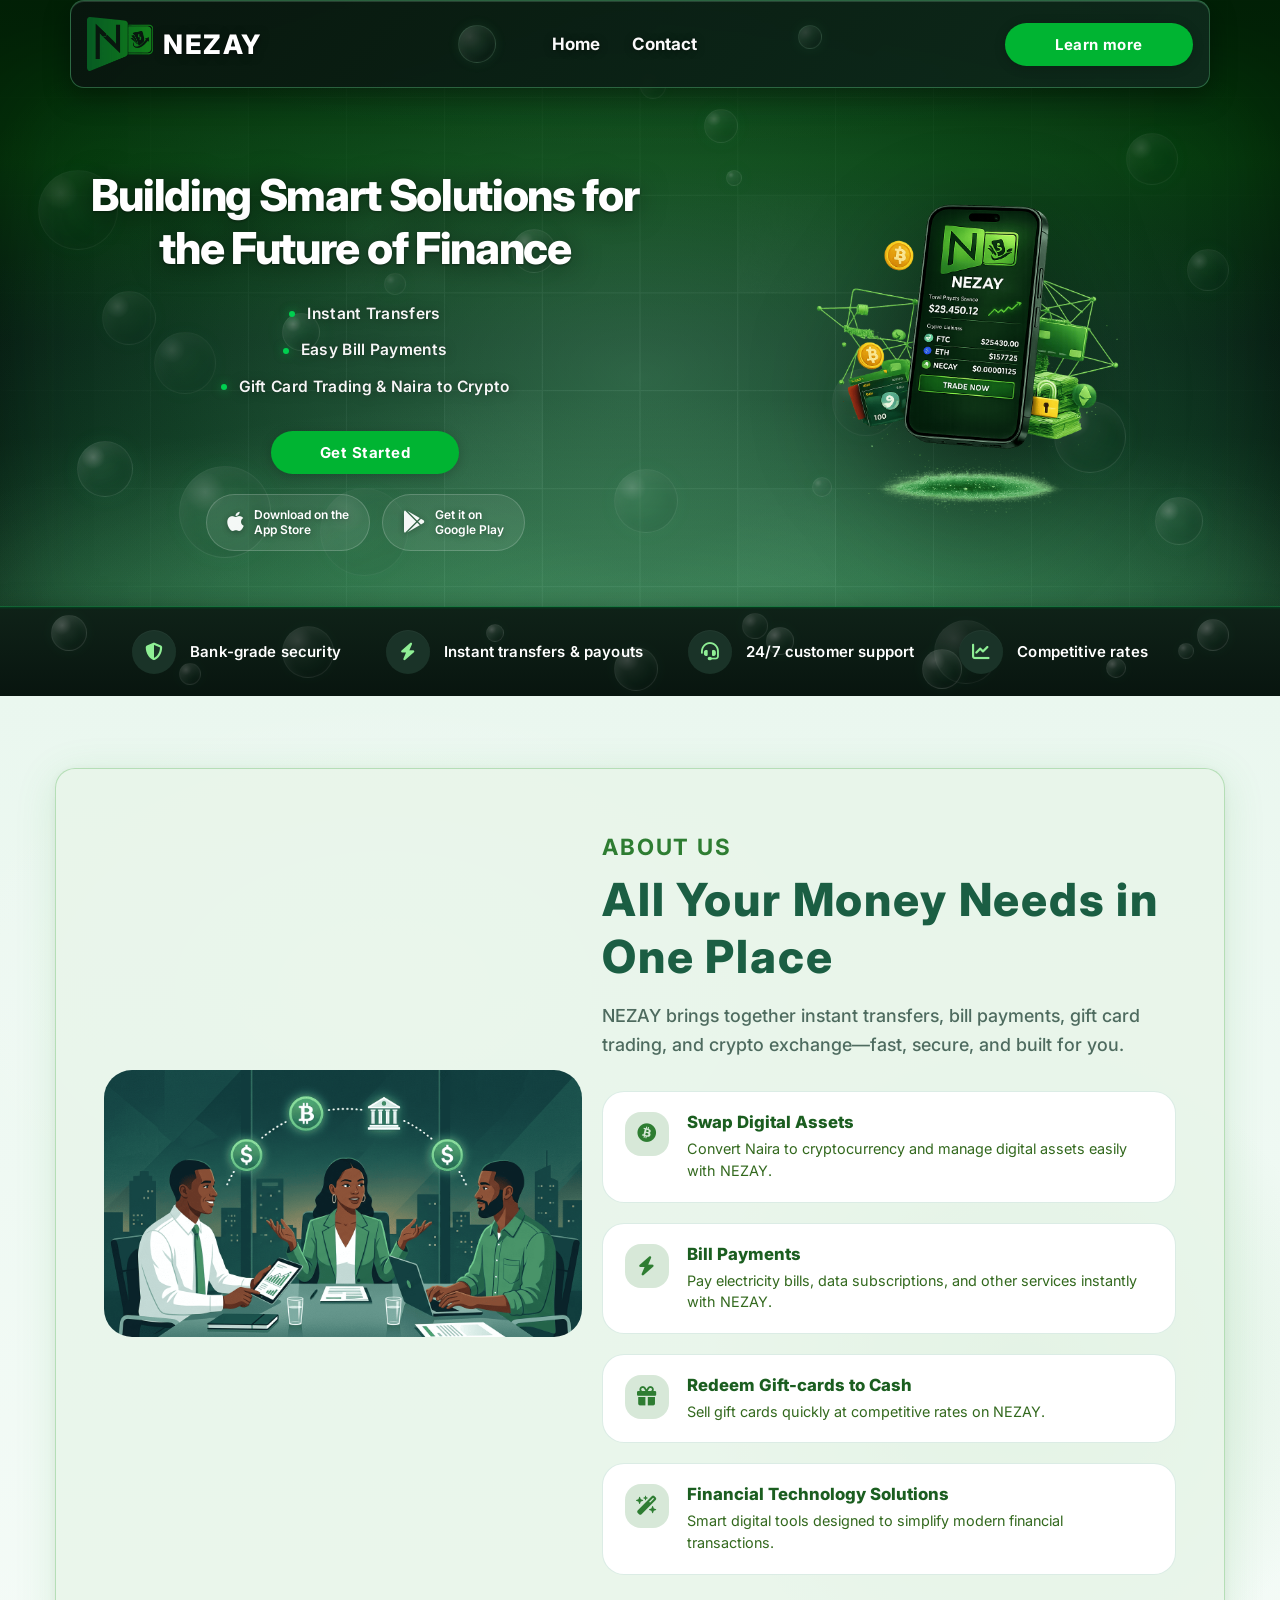
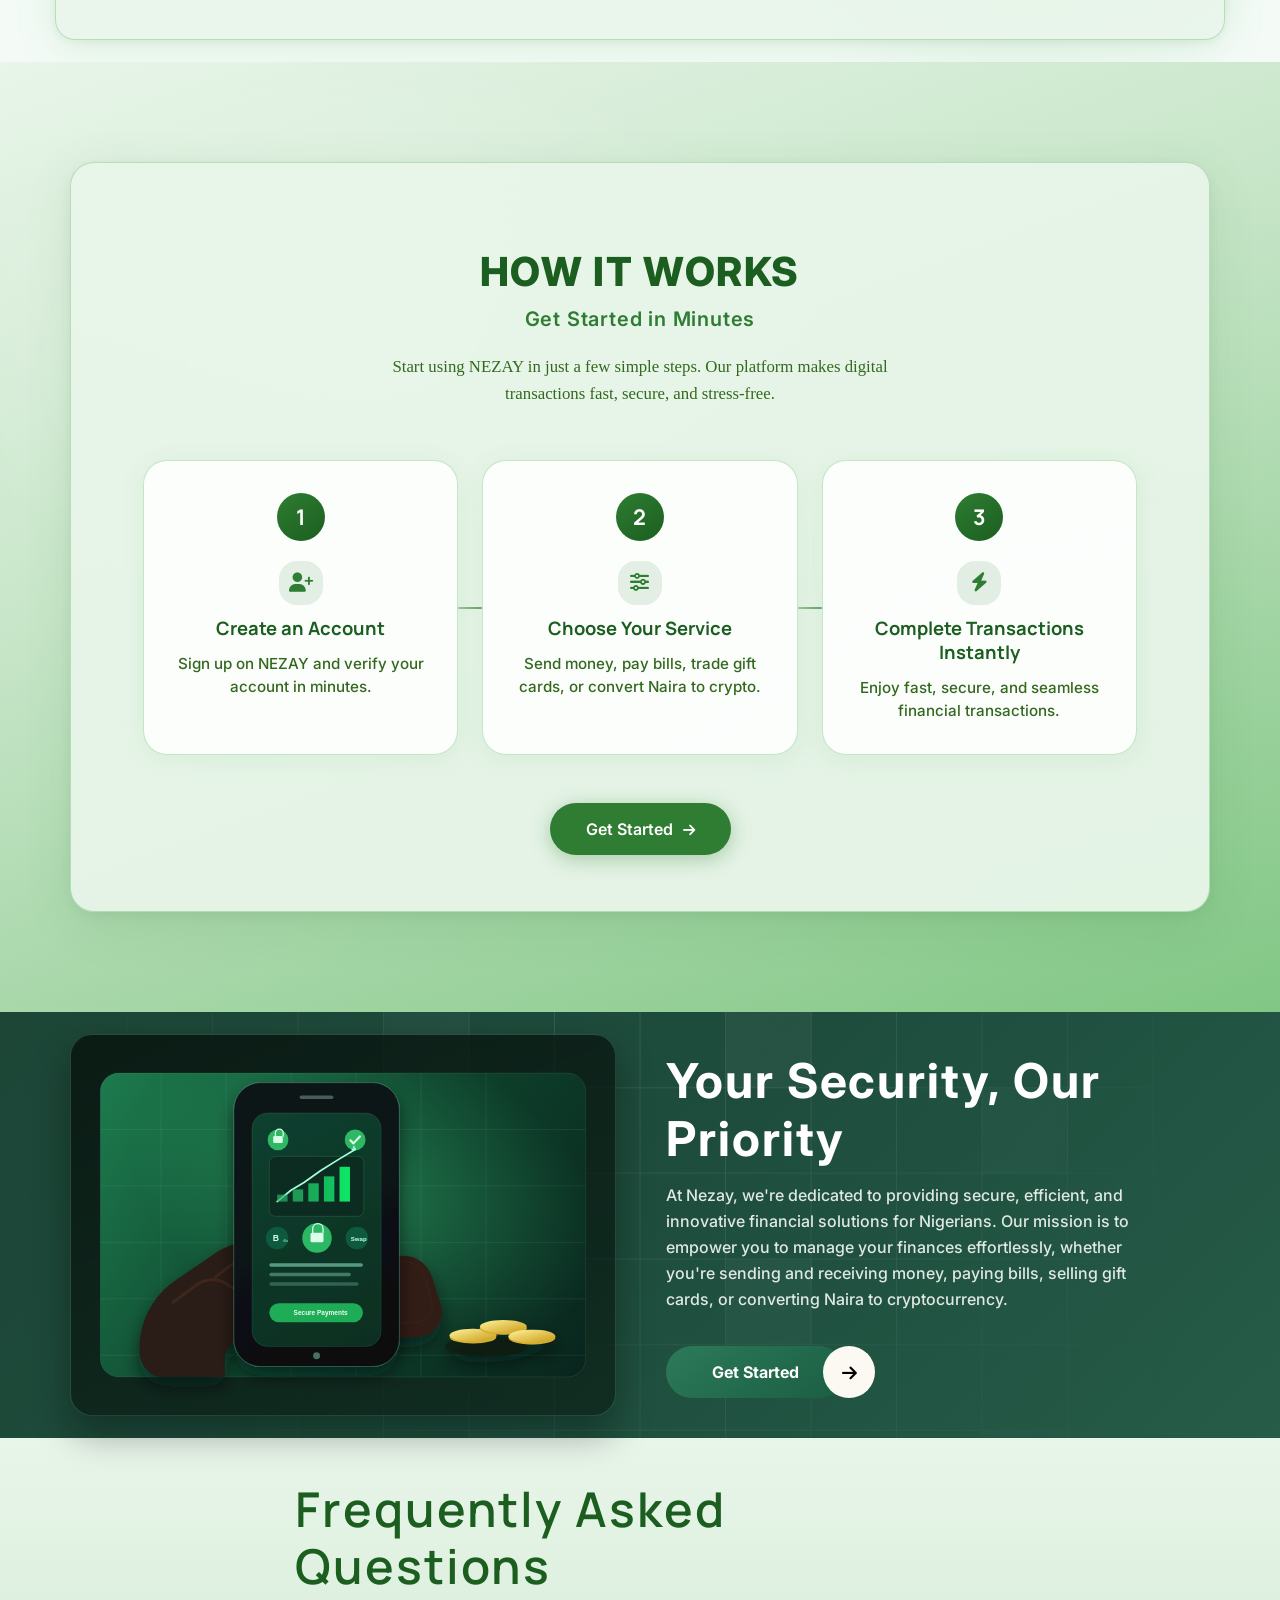
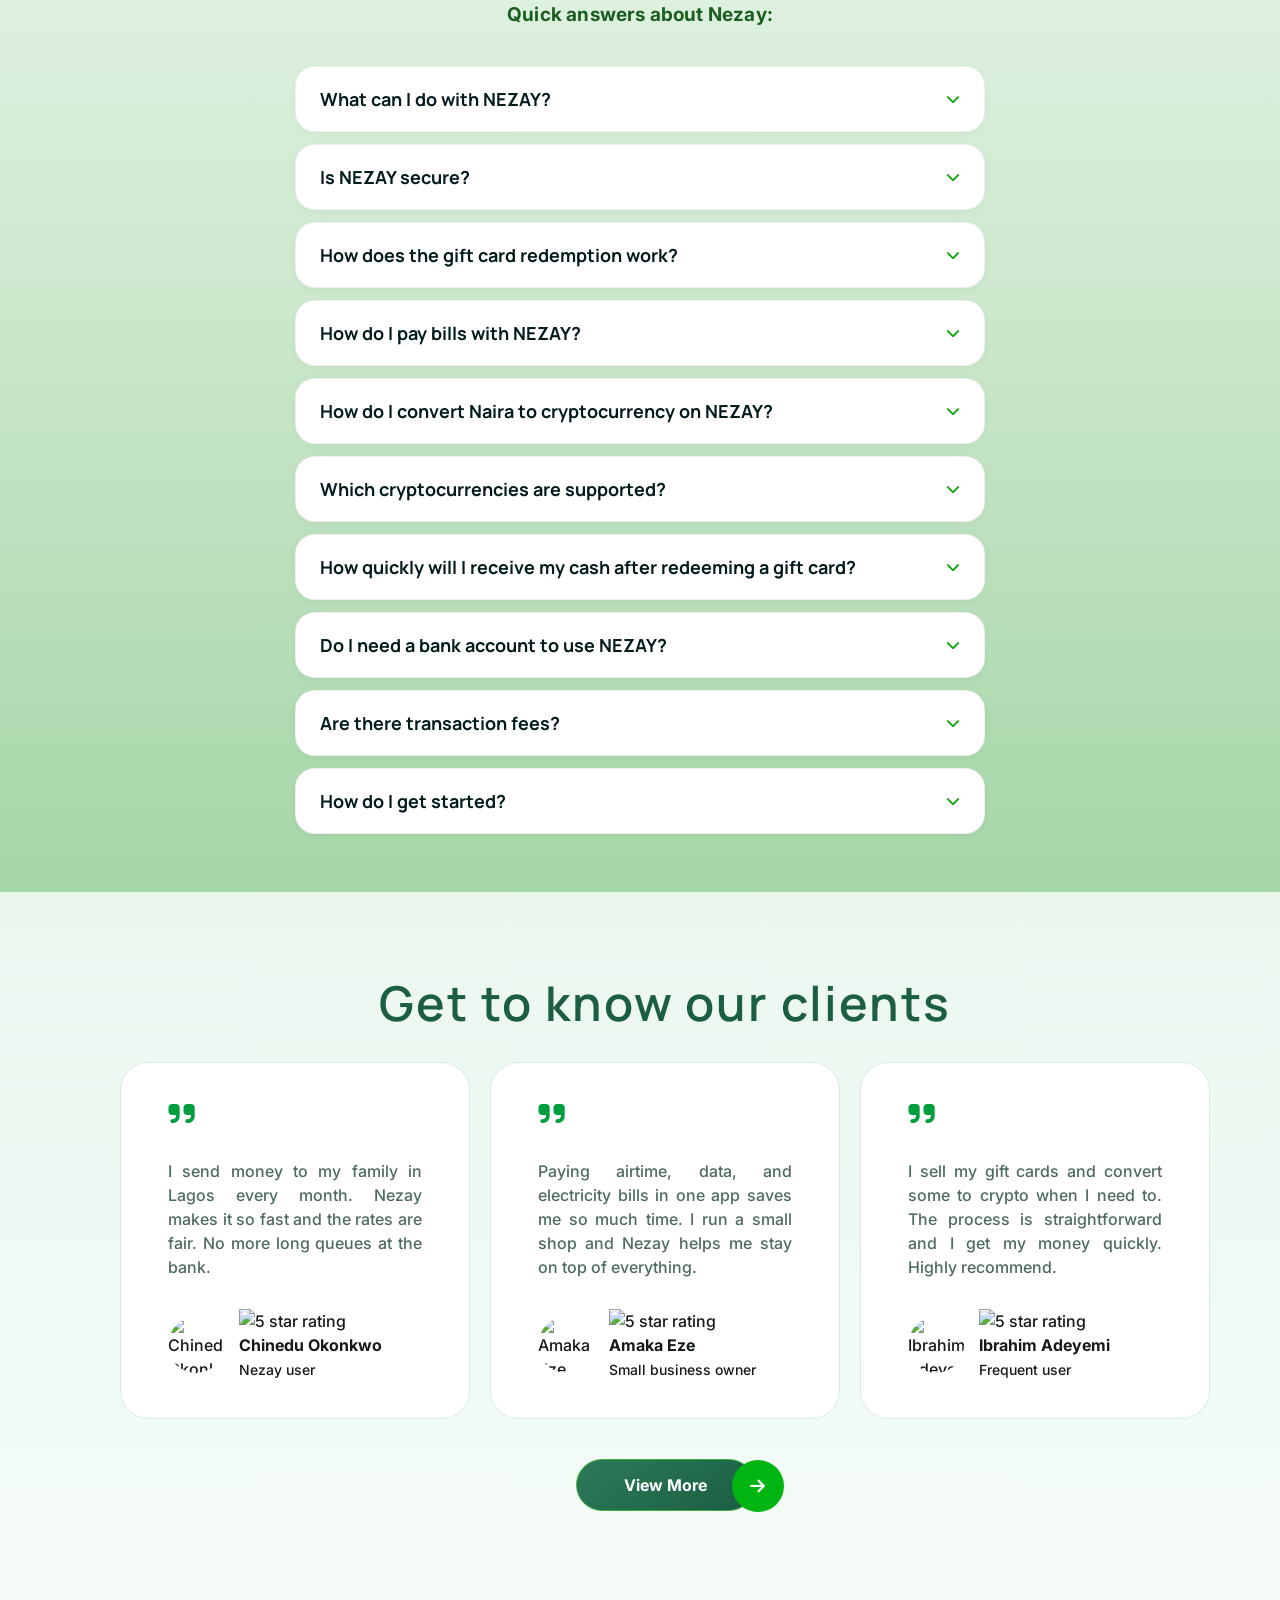
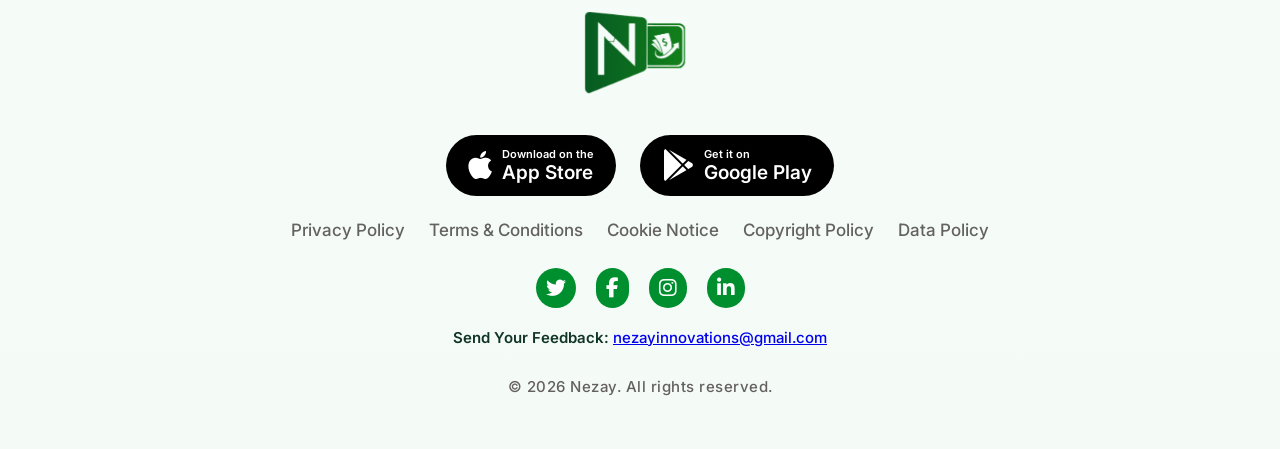
==== commit 7267244f: "update on code" ====
--- a/index.html
+++ b/index.html
@@ -5,37 +5,37 @@
         <meta name="viewport" content="width=device-width, initial-scale=1">
         
         <!-- Primary Meta Tags -->
-        <title>Nezay Exchange | Send Money, Pay Bills, Sell Gift Cards & Convert Naira to Crypto</title>
-        <meta name="title" content="Nezay Exchange | Send Money, Pay Bills, Sell Gift Cards & Convert Naira to Crypto">
-        <meta name="description" content="Nezay Exchange is Nigeria's all-in-one fintech app. Send & receive money instantly, pay bills (airtime, data, electricity, cable TV), sell gift cards for cash, and convert Naira to Bitcoin, USDT & more.">
-        <meta name="keywords" content="Nezay Exchange, Nigeria fintech app, send money Nigeria, receive money, bills payment app, buy airtime online, pay electricity bill, cable TV subscription, sell gift cards Nigeria, Naira to crypto, Naira to Bitcoin, USDT Nigeria, digital wallet Nigeria, mobile money app">
+        <title>Nezay | Send Money, Pay Bills, Sell Gift Cards & Convert Naira to Crypto</title>
+        <meta name="title" content="Nezay | Send Money, Pay Bills, Sell Gift Cards & Convert Naira to Crypto">
+        <meta name="description" content="Nezay is Nigeria's all-in-one fintech app. Send & receive money instantly, pay bills (airtime, data, electricity, cable TV), sell gift cards for cash, and convert Naira to Bitcoin, USDT & more.">
+        <meta name="keywords" content="Nezay, Nigeria fintech app, send money Nigeria, receive money, bills payment app, buy airtime online, pay electricity bill, cable TV subscription, sell gift cards Nigeria, Naira to crypto, Naira to Bitcoin, USDT Nigeria, digital wallet Nigeria, mobile money app">
         <meta name="author" content="Evergreene Software">
         <meta name="robots" content="index, follow">
         <meta name="language" content="English">
         <meta name="revisit-after" content="7 days">
-        <link rel="canonical" href="https://nezayexchange.com/">
+        <link rel="canonical" href="https://nezay.ng/">
         
         <!-- Open Graph / Facebook -->
         <meta property="og:type" content="website">
-        <meta property="og:url" content="https://nezayexchange.com/">
-        <meta property="og:title" content="Nezay Exchange | Send Money, Pay Bills, Sell Gift Cards & Convert Naira to Crypto">
+        <meta property="og:url" content="https://nezay.ng/">
+        <meta property="og:title" content="Nezay | Send Money, Pay Bills, Sell Gift Cards & Convert Naira to Crypto">
         <meta property="og:description" content="Nigeria's all-in-one fintech app. Send & receive money instantly, pay bills, sell gift cards for cash, and convert Naira to Bitcoin, USDT & more.">
-        <meta property="og:image" content="https://nezayexchange.com/images/og-image.png">
+        <meta property="og:image" content="https://nezay.ng/images/og-image.png">
         <meta property="og:image:width" content="1200">
         <meta property="og:image:height" content="630">
-        <meta property="og:site_name" content="Nezay Exchange">
+        <meta property="og:site_name" content="Nezay">
         <meta property="og:locale" content="en_NG">
         
         <!-- Twitter -->
         <meta name="twitter:card" content="summary_large_image">
-        <meta name="twitter:url" content="https://nezayexchange.com/">
-        <meta name="twitter:title" content="Nezay Exchange | Send Money, Pay Bills, Sell Gift Cards & Convert Naira to Crypto">
+        <meta name="twitter:url" content="https://nezay.com/">
+        <meta name="twitter:title" content="Nezay | Send Money, Pay Bills, Sell Gift Cards & Convert Naira to Crypto">
         <meta name="twitter:description" content="Nigeria's all-in-one fintech app. Send & receive money instantly, pay bills, sell gift cards for cash, and convert Naira to Bitcoin, USDT & more.">
-        <meta name="twitter:image" content="https://nezayexchange.com/images/og-image.png">
+        <meta name="twitter:image" content="https://nezay.ng/images/og-image.png">
         
         <!-- App Links -->
-        <meta property="al:ios:app_name" content="Nezay Exchange">
-        <meta property="al:android:app_name" content="Nezay Exchange">
+        <meta property="al:ios:app_name" content="Nezay">
+        <meta property="al:android:app_name" content="Nezay">
         
         <!-- Theme Color -->
         <meta name="theme-color" content="#00B512">
@@ -180,12 +180,23 @@
                         <img src="images/Nezay Exchange Logo.png" alt="Nezay Exchange" class="logo-icon">
                         <span class="logo-text">Nezay</span>
                     </a>
-                    <nav class="nezay-nav-center" aria-label="Main navigation">
+                    <nav class="nezay-nav-center" aria-label="Main navigation" id="main-navigation">
                         <ul>
                             <li><a href="#">Home</a></li>
                             <li><a href="#">Contact</a></li>
                         </ul>
                     </nav>
+                    <button
+                        type="button"
+                        class="mobile-nav-toggle"
+                        aria-label="Toggle navigation menu"
+                        aria-controls="main-navigation"
+                        aria-expanded="false"
+                    >
+                        <span></span>
+                        <span></span>
+                        <span></span>
+                    </button>
                     <a href="#page-end" class="hero-btn-get-started hero-header-cta" aria-label="Learn more about Nezay Exchange">Learn more</a>
                 </header>
                 <section class="hero-content">
@@ -489,7 +500,7 @@
                             </div>
                         </div>
                     </div>
-                    <div class="quote active">
+                    <div class="quote">
                         <i class="fa-solid fa-quote-right"></i>
                         <p>Paying airtime, data, and electricity bills in one app saves me so much time. I run a small shop and Nezay helps me stay on top of everything.</p>
                         <div class="profile">
@@ -535,11 +546,11 @@
                     </div>
                 </div>
                 <ul>
-                    <li><a href="">Privacy Policy</a></li>
-                    <li><a href="">Terms & Condition</a></li>
-                    <li><a href="">Cookie Notice</a></li>
-                    <li><a href="">Copyright Policy</a></li>
-                    <li><a href="">Data Policy</a></li>
+                    <li><a href="legal/privacy-policy.html">Privacy Policy</a></li>
+                    <li><a href="legal/terms-and-conditions.html">Terms & Conditions</a></li>
+                    <li><a href="legal/cookie-notice.html">Cookie Notice</a></li>
+                    <li><a href="legal/copyright-policy.html">Copyright Policy</a></li>
+                    <li><a href="legal/data-policy.html">Data Policy</a></li>
                 </ul>
                 <div class="social-icons">
                     <a href="https://twitter.com/nezayexchange" target="_blank" rel="noopener noreferrer" aria-label="Follow Nezay Exchange on Twitter">
--- a/style.css
+++ b/style.css
@@ -1227,6 +1227,40 @@
     text-shadow: 0 0 12px rgba(0, 255, 140, 0.35);
 }
 
+.mobile-nav-toggle {
+    display: none;
+    border: 1px solid rgba(255, 255, 255, 0.22);
+    background: rgba(7, 28, 18, 0.65);
+    width: 44px;
+    height: 44px;
+    border-radius: 12px;
+    align-items: center;
+    justify-content: center;
+    flex-direction: column;
+    gap: 5px;
+    cursor: pointer;
+}
+
+.mobile-nav-toggle span {
+    width: 18px;
+    height: 2px;
+    border-radius: 999px;
+    background: #ffffff;
+    transition: transform 0.25s ease, opacity 0.2s ease;
+}
+
+.mobile-nav-toggle.is-open span:nth-child(1) {
+    transform: translateY(7px) rotate(45deg);
+}
+
+.mobile-nav-toggle.is-open span:nth-child(2) {
+    opacity: 0;
+}
+
+.mobile-nav-toggle.is-open span:nth-child(3) {
+    transform: translateY(-7px) rotate(-45deg);
+}
+
 .hero-btn-get-started {
     background: #00b432;
     color: #fff;
@@ -1607,7 +1641,7 @@
 @media (max-width: 768px) {
     .nezay-header {
         flex-wrap: wrap;
-        justify-content: center;
+        justify-content: space-between;
         gap: 12px;
         padding-bottom: 12px;
     }
@@ -1622,14 +1656,31 @@
         order: 3;
         width: 100%;
         justify-content: center;
+        display: none;
+        background: rgba(7, 28, 18, 0.72);
+        border: 1px solid rgba(255, 255, 255, 0.16);
+        border-radius: 12px;
+        padding: 10px 12px;
+    }
+
+    .nezay-nav-center.is-open {
+        display: flex;
     }
 
     .hero-header-cta {
         display: none;
     }
 
+    .mobile-nav-toggle {
+        display: inline-flex;
+        order: 2;
+    }
+
     .nezay-nav-center ul {
         justify-content: center;
+        width: 100%;
+        flex-direction: column;
+        gap: 10px;
     }
 
     .nezay-header-spacer {
@@ -2412,8 +2463,8 @@
 }
 
 .services.faq-section .container {
-    margin-top: 100px;
-    margin-bottom: 100px;
+    margin-top: 10px;
+    margin-bottom: 10px;
     display: flex;
     flex-direction: column;
     align-items: center;
@@ -2862,4 +2913,196 @@
         gap: 15px;
         align-items: center;
     }
+}
+
+/* -------------------------------------------------- */
+/* Design polish: tighter spacing + unified color tone */
+/* -------------------------------------------------- */
+:root {
+    --brand-900: #124734;
+    --brand-800: #1b5e43;
+    --brand-700: #2c7a5a;
+    --brand-600: #3a976f;
+    --brand-100: #eaf7ef;
+    --brand-050: #f4fbf7;
+    --surface-card: #ffffff;
+    --text-strong: #103528;
+    --text-muted: #4e6b5f;
+}
+
+body {
+    color: var(--text-strong);
+    background: linear-gradient(180deg, var(--brand-050) 0%, #ffffff 35%, var(--brand-050) 100%);
+}
+
+/* Reduce excessive spacing between major items/sections */
+.feature-cards,
+.about-us,
+.featured-section,
+.ad-section .ad-container,
+.services,
+.opinions {
+    padding-top: 22px;
+    padding-bottom: 22px;
+}
+
+.feature-cards-grid,
+.featured-grid,
+.services-group,
+.quotes-group,
+.about-us-grid {
+    gap: 20px;
+}
+
+.about-us .container,
+.featured-container,
+.ad-inner,
+.quote {
+    border-radius: 20px;
+}
+
+/* Keep brand color blend consistent across sections */
+.feature-cards,
+.about-us,
+.featured-section,
+.opinions {
+    background: linear-gradient(180deg, var(--brand-100) 0%, var(--brand-050) 100%);
+}
+
+.feature-card,
+.featured-item,
+.about-us-features li,
+.quote {
+    background: var(--surface-card);
+    border: 1px solid rgba(58, 151, 111, 0.18);
+}
+
+.services .text h2,
+.about-us-title,
+.featured-title,
+.opinions h2 {
+    color: var(--brand-800);
+}
+
+.about-us-intro,
+.featured-intro,
+.serv2 p,
+.serv3 p,
+.quote p {
+    color: var(--text-muted);
+}
+
+.main-button,
+.secondary-button,
+.featured-cta {
+    background: linear-gradient(145deg, var(--brand-700), var(--brand-800));
+    color: #fff;
+}
+
+.main-button:hover,
+.secondary-button:hover,
+.featured-cta:hover {
+    background: linear-gradient(145deg, var(--brand-600), var(--brand-700));
+}
+
+/* Footer spacing cleanup */
+.footer .container ul {
+    gap: 24px;
+    margin-top: 24px;
+}
+
+.social-icons {
+    margin-top: 28px;
+}
+
+.copyright {
+    margin-top: 28px;
+}
+
+/* Modern subtle animations */
+@keyframes fade-up-soft {
+    from {
+        opacity: 0;
+        transform: translateY(16px);
+    }
+    to {
+        opacity: 1;
+        transform: translateY(0);
+    }
+}
+
+.feature-card,
+.about-us-features li,
+.featured-item,
+.serv2,
+.serv3,
+.quote,
+.ad-inner {
+    animation: fade-up-soft 0.65s ease-out both;
+}
+
+.feature-card:nth-child(2),
+.featured-item:nth-child(2),
+.about-us-features li:nth-child(2),
+.quote:nth-child(2) {
+    animation-delay: 0.08s;
+}
+
+.feature-card:nth-child(3),
+.featured-item:nth-child(3),
+.about-us-features li:nth-child(3),
+.quote:nth-child(3) {
+    animation-delay: 0.16s;
+}
+
+.feature-card,
+.featured-item,
+.about-us-features li,
+.quote,
+.serv2,
+.serv3 {
+    transition: transform 0.25s ease, box-shadow 0.25s ease, border-color 0.25s ease;
+}
+
+.feature-card:hover,
+.featured-item:hover,
+.about-us-features li:hover,
+.quote:hover,
+.serv2:hover,
+.serv3:hover {
+    transform: translateY(-4px);
+    box-shadow: 0 12px 28px rgba(18, 71, 52, 0.12);
+    border-color: rgba(58, 151, 111, 0.34);
+}
+
+@media (max-width: 992px) {
+    .feature-cards,
+    .about-us,
+    .featured-section,
+    .ad-section .ad-container,
+    .services,
+    .opinions {
+        padding-top: 56px;
+        padding-bottom: 56px;
+    }
+
+    .feature-cards-grid,
+    .featured-grid,
+    .services-group,
+    .quotes-group,
+    .about-us-grid {
+        gap: 16px;
+    }
+}
+
+@media (prefers-reduced-motion: reduce) {
+    .feature-card,
+    .about-us-features li,
+    .featured-item,
+    .serv2,
+    .serv3,
+    .quote,
+    .ad-inner {
+        animation: none;
+    }
 }
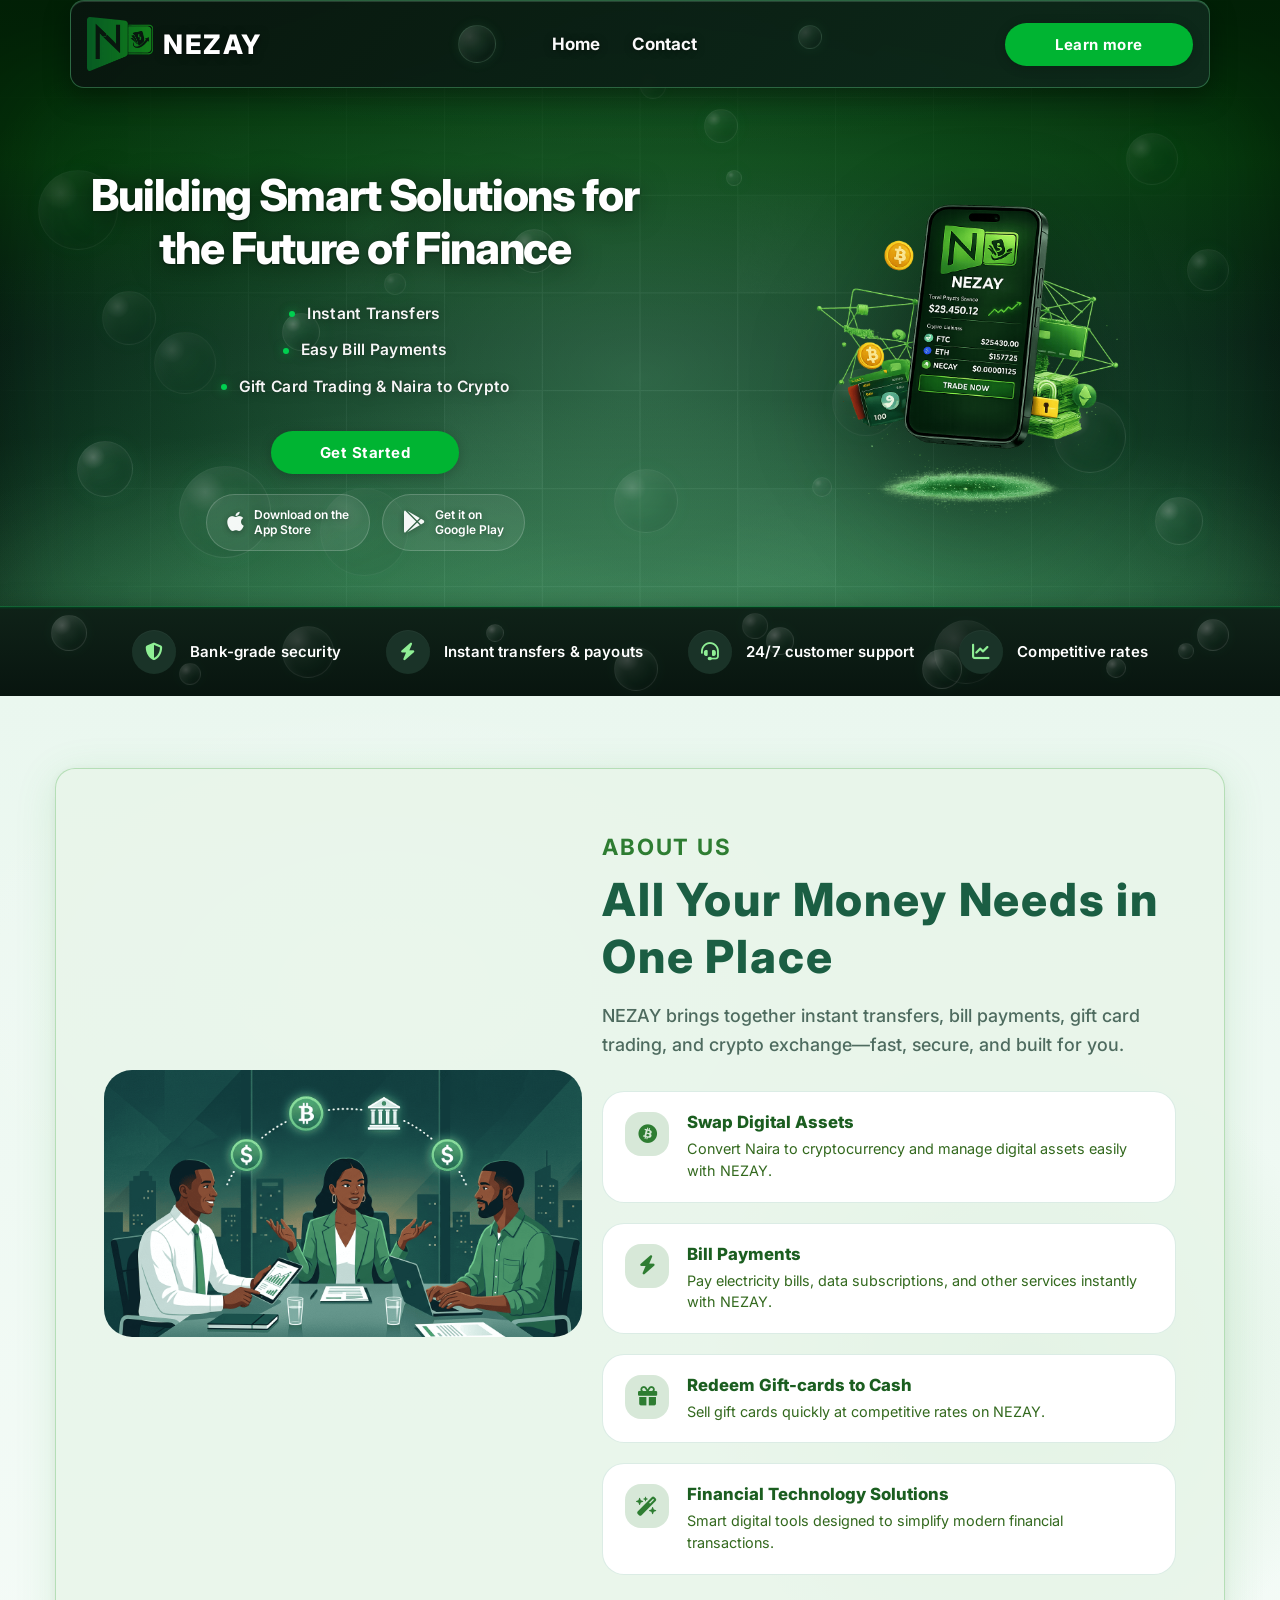
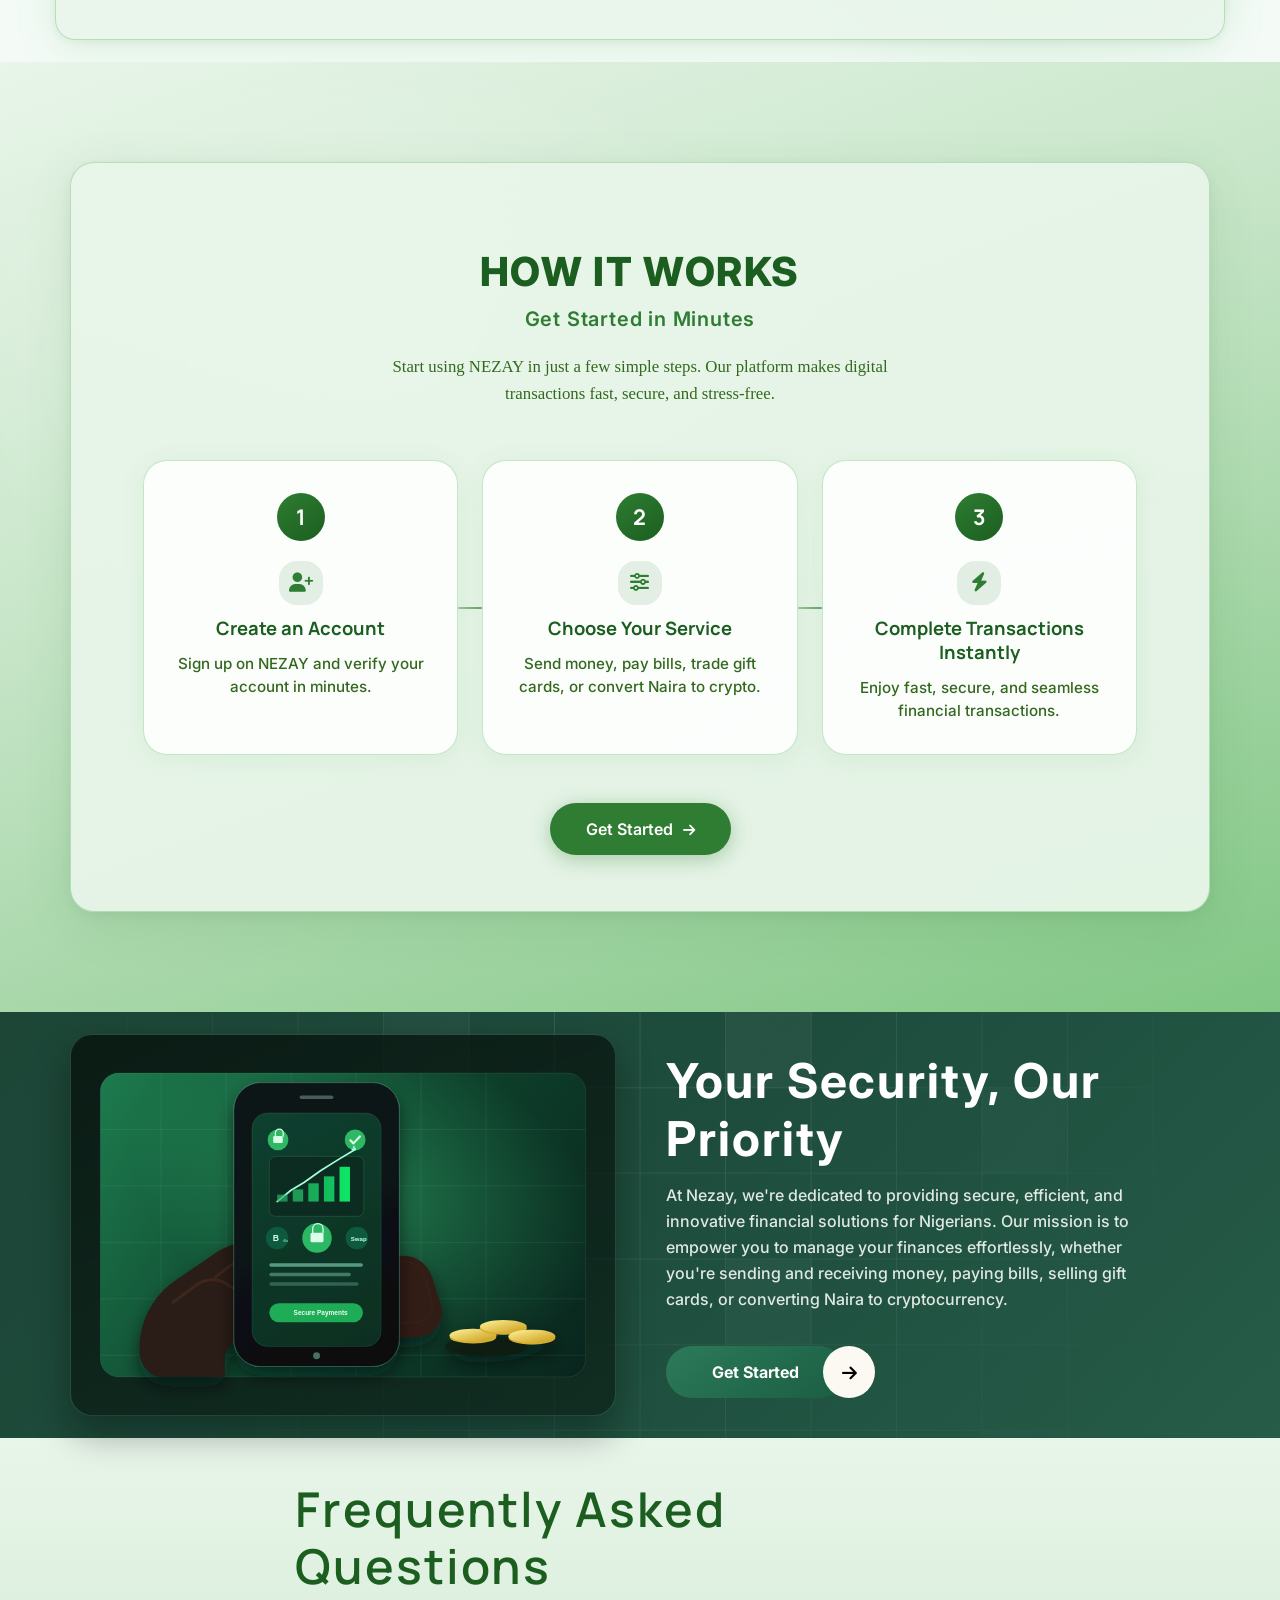
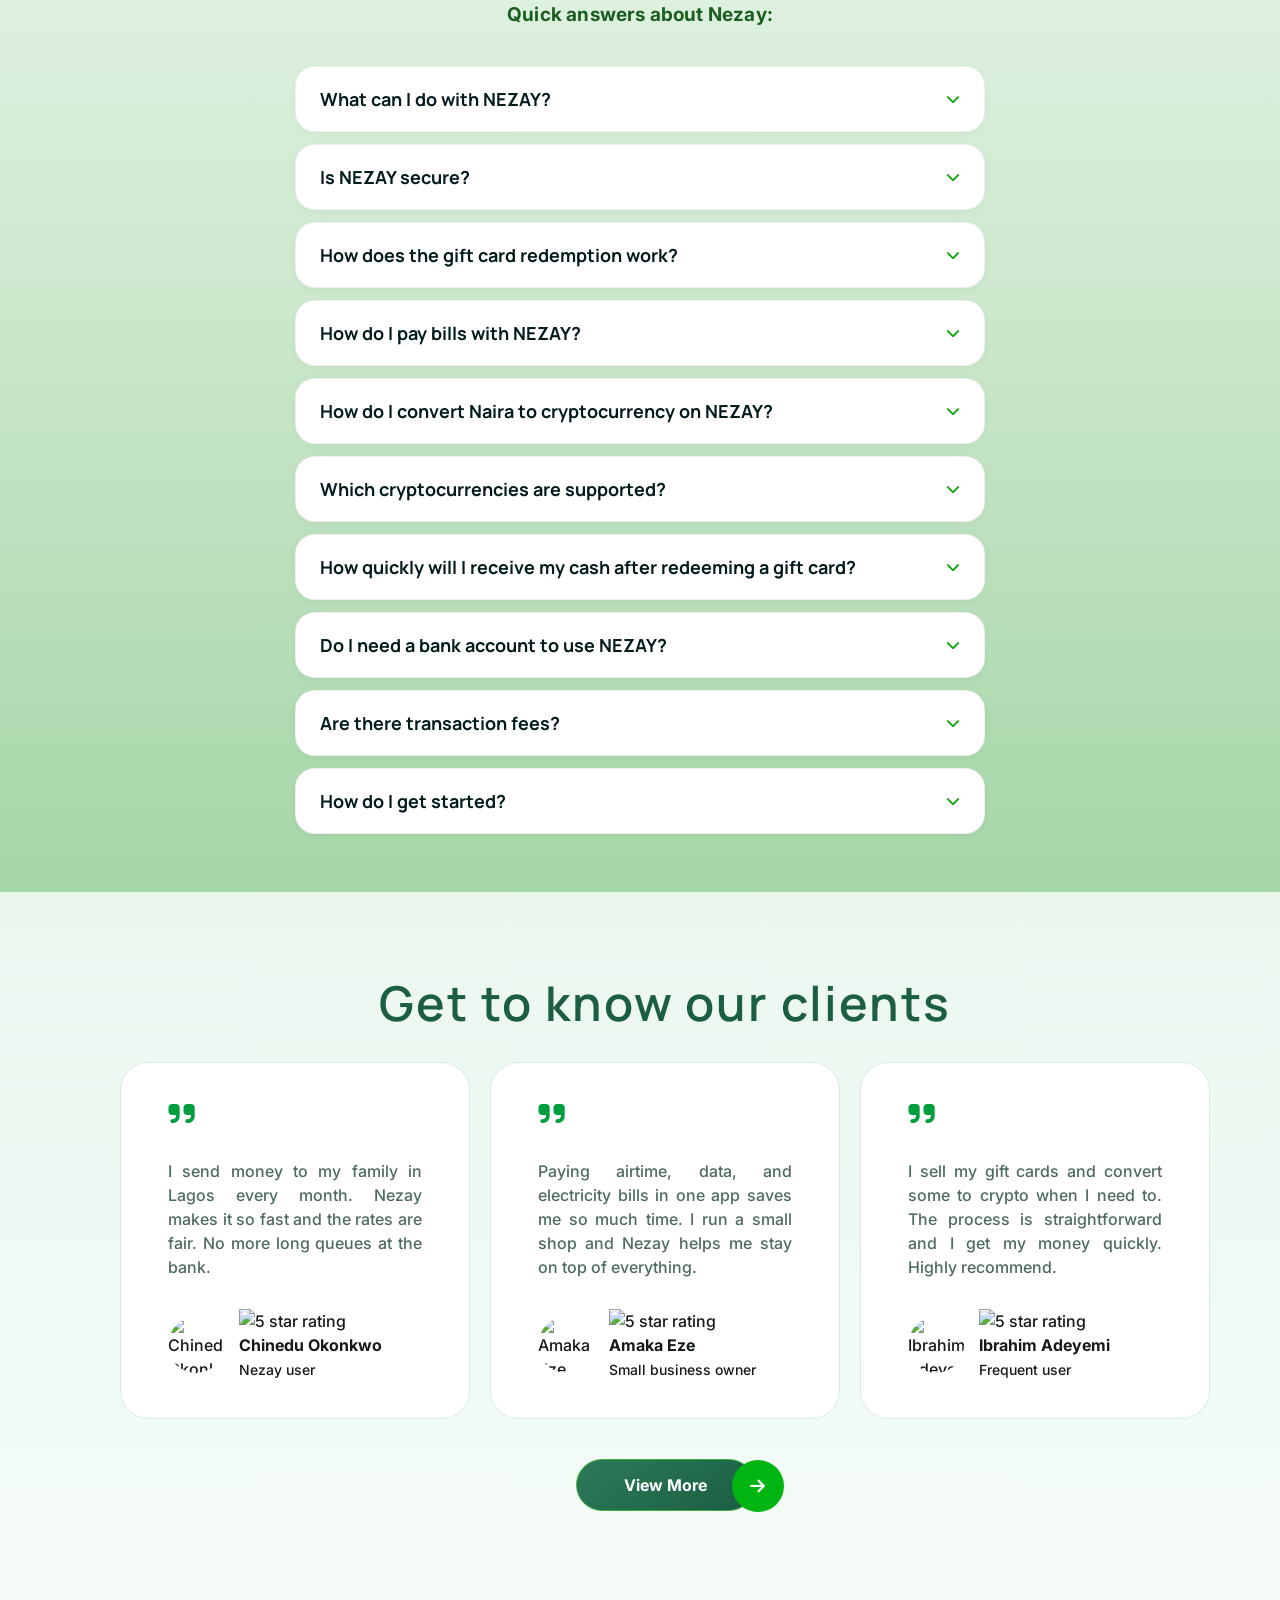
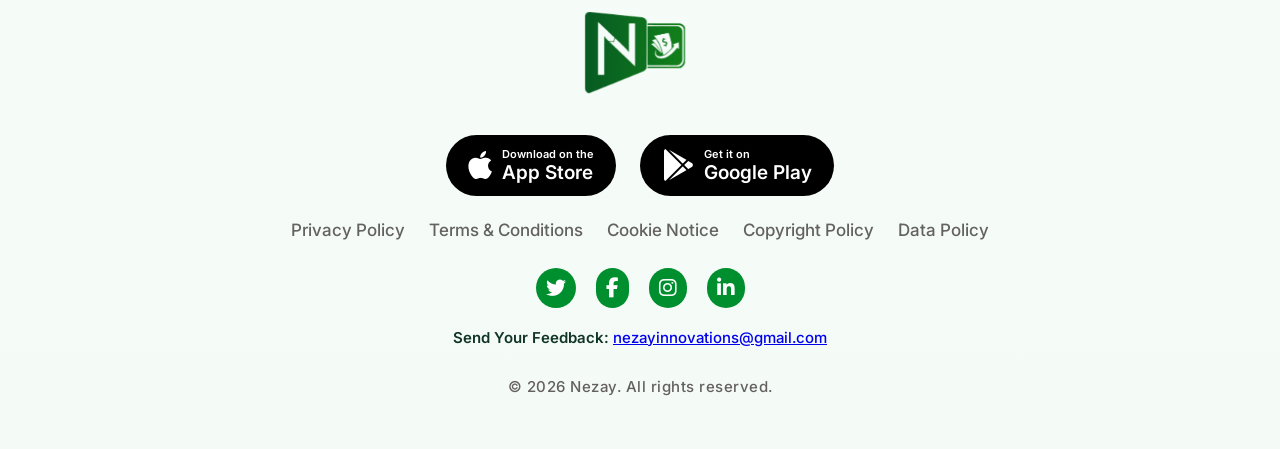
==== commit fdbdadd1: "update on code" ====
--- a/index.html
+++ b/index.html
@@ -183,7 +183,7 @@
                     <nav class="nezay-nav-center" aria-label="Main navigation" id="main-navigation">
                         <ul>
                             <li><a href="#">Home</a></li>
-                            <li><a href="#">Contact</a></li>
+                            <li><a href="contact.html">Contact</a></li>
                         </ul>
                     </nav>
                     <button
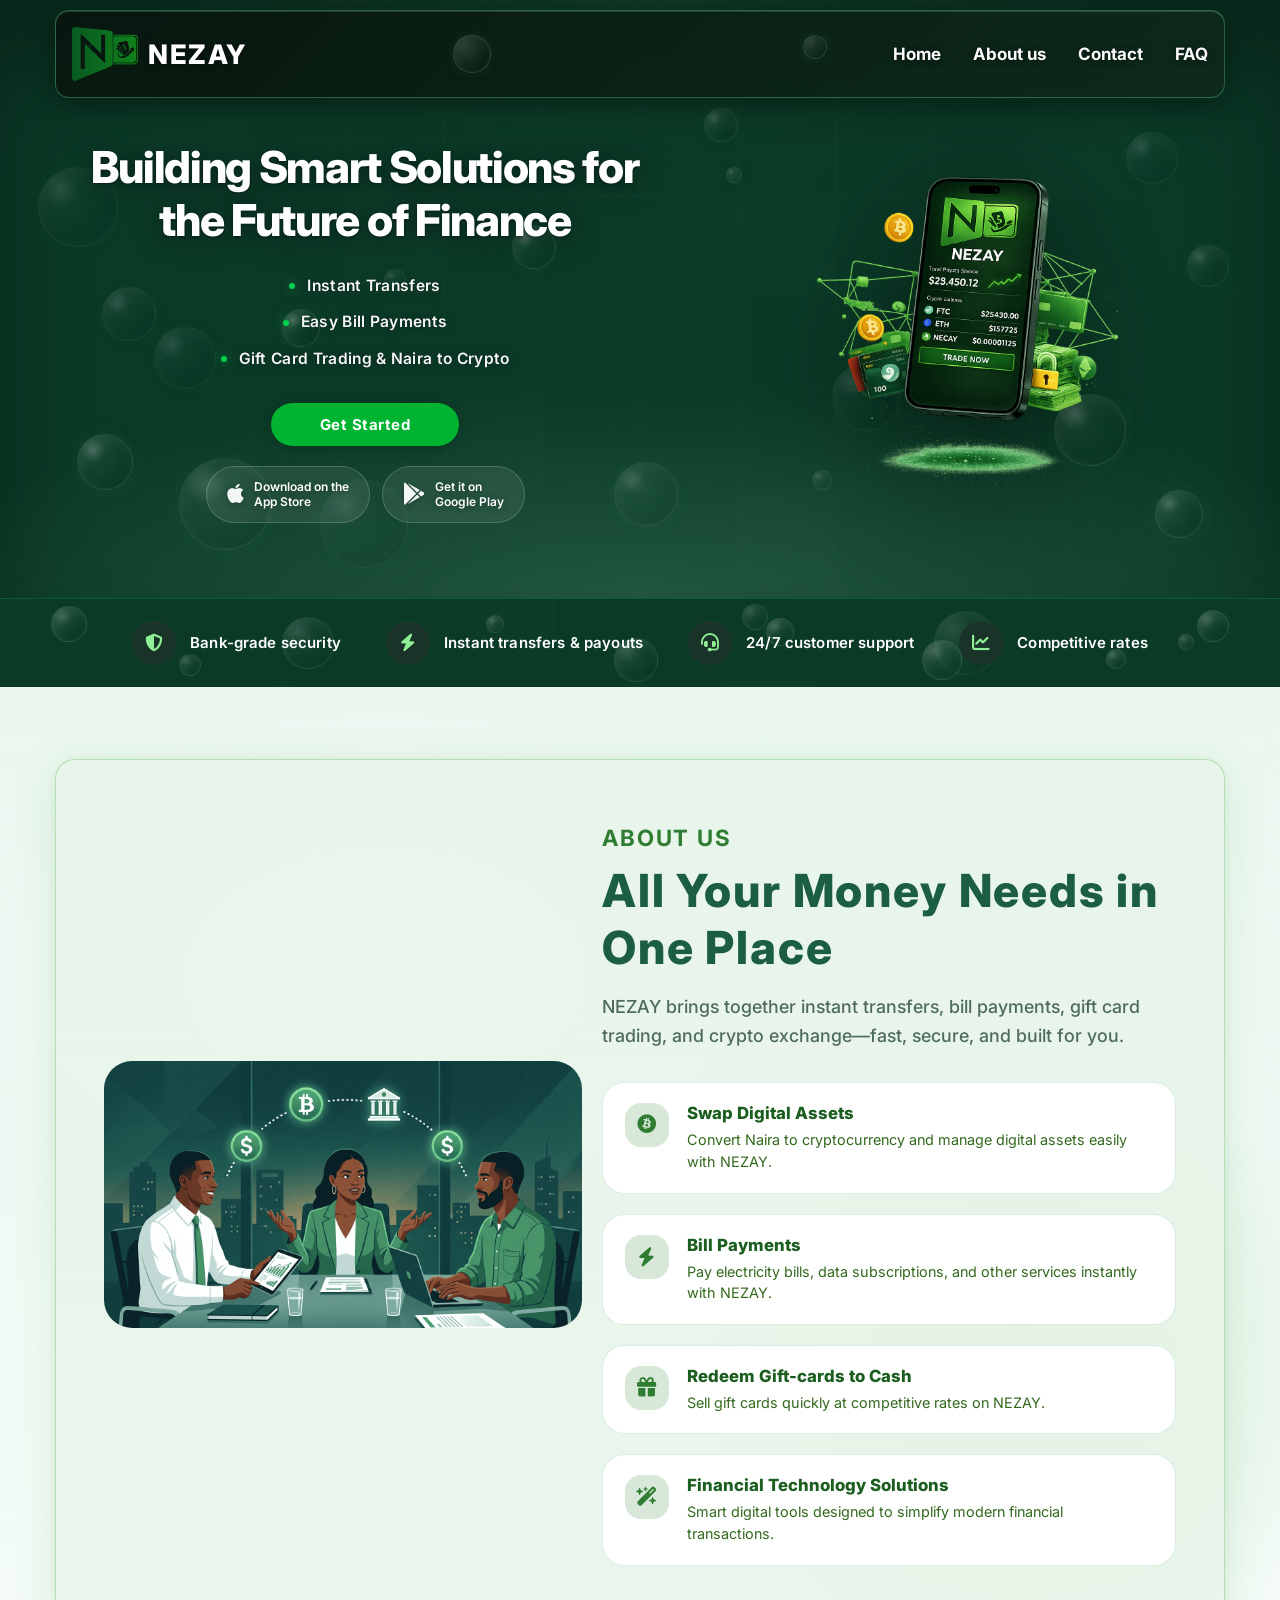
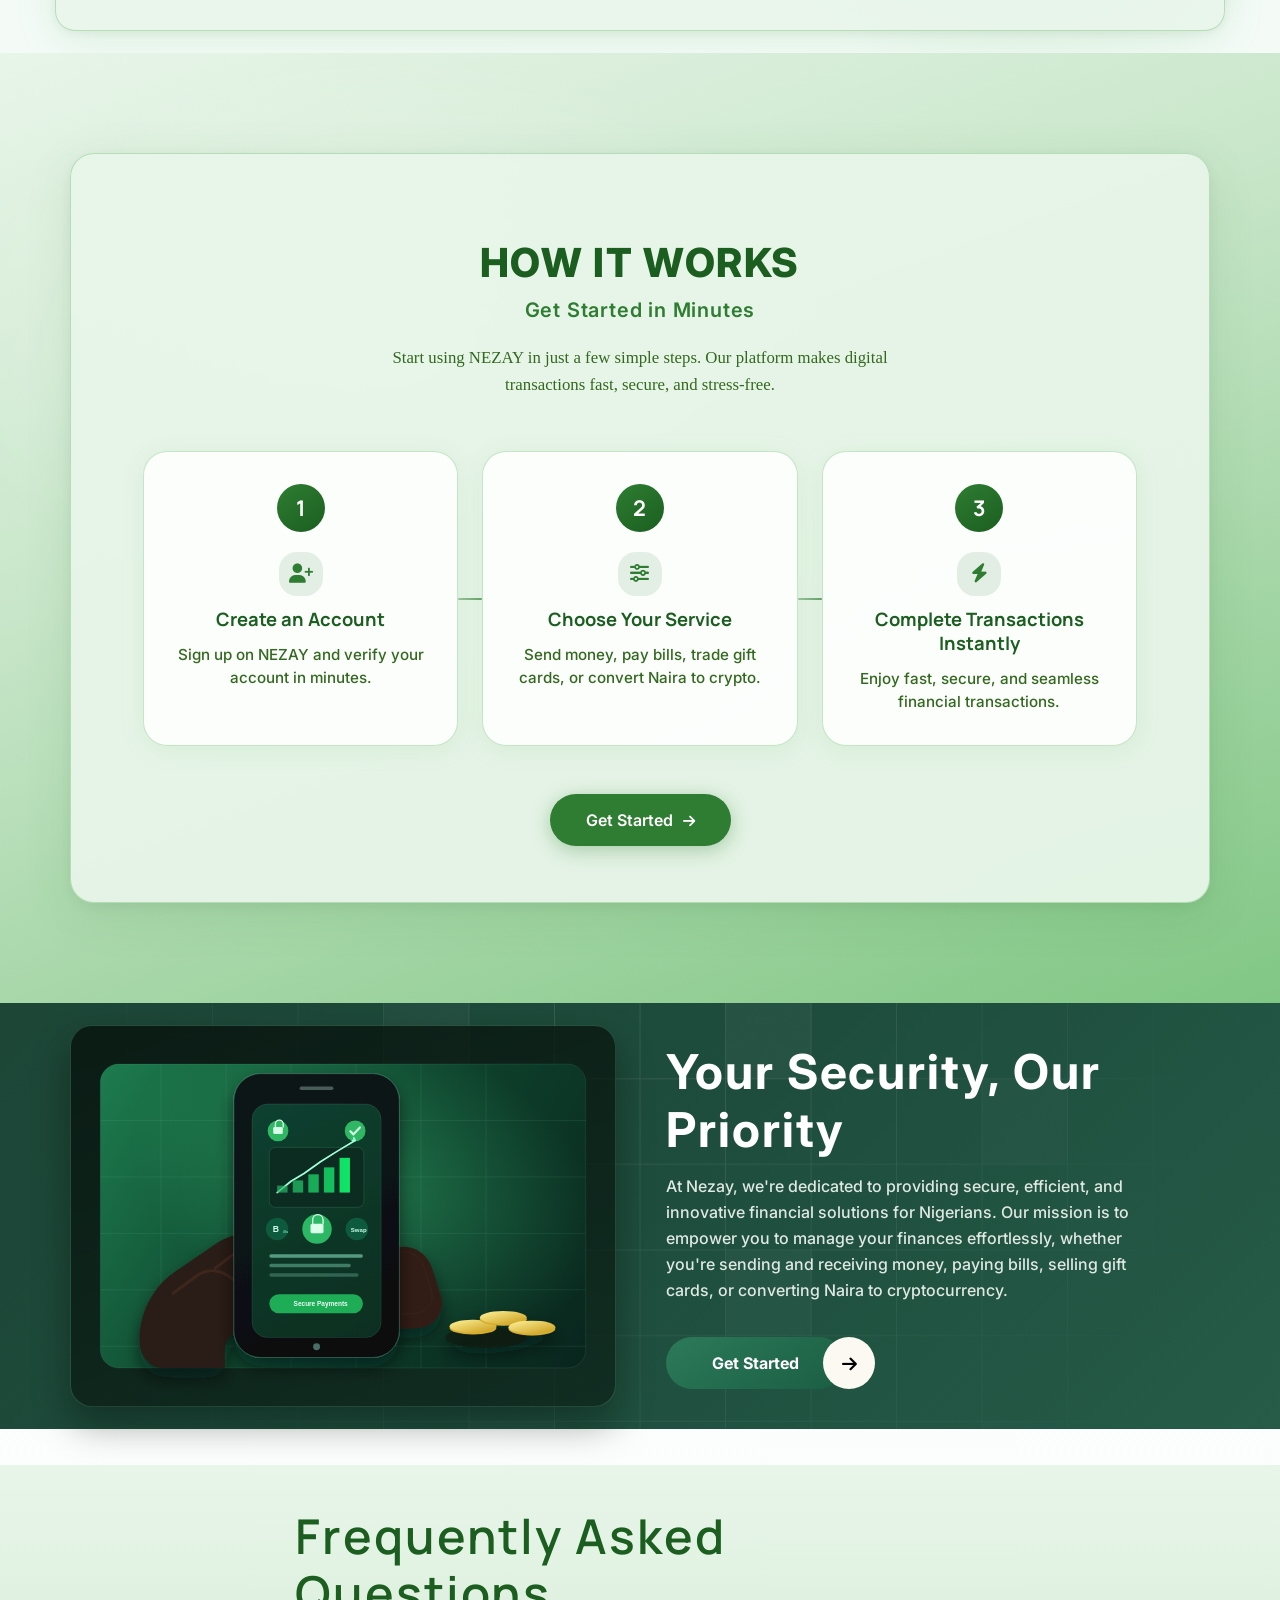
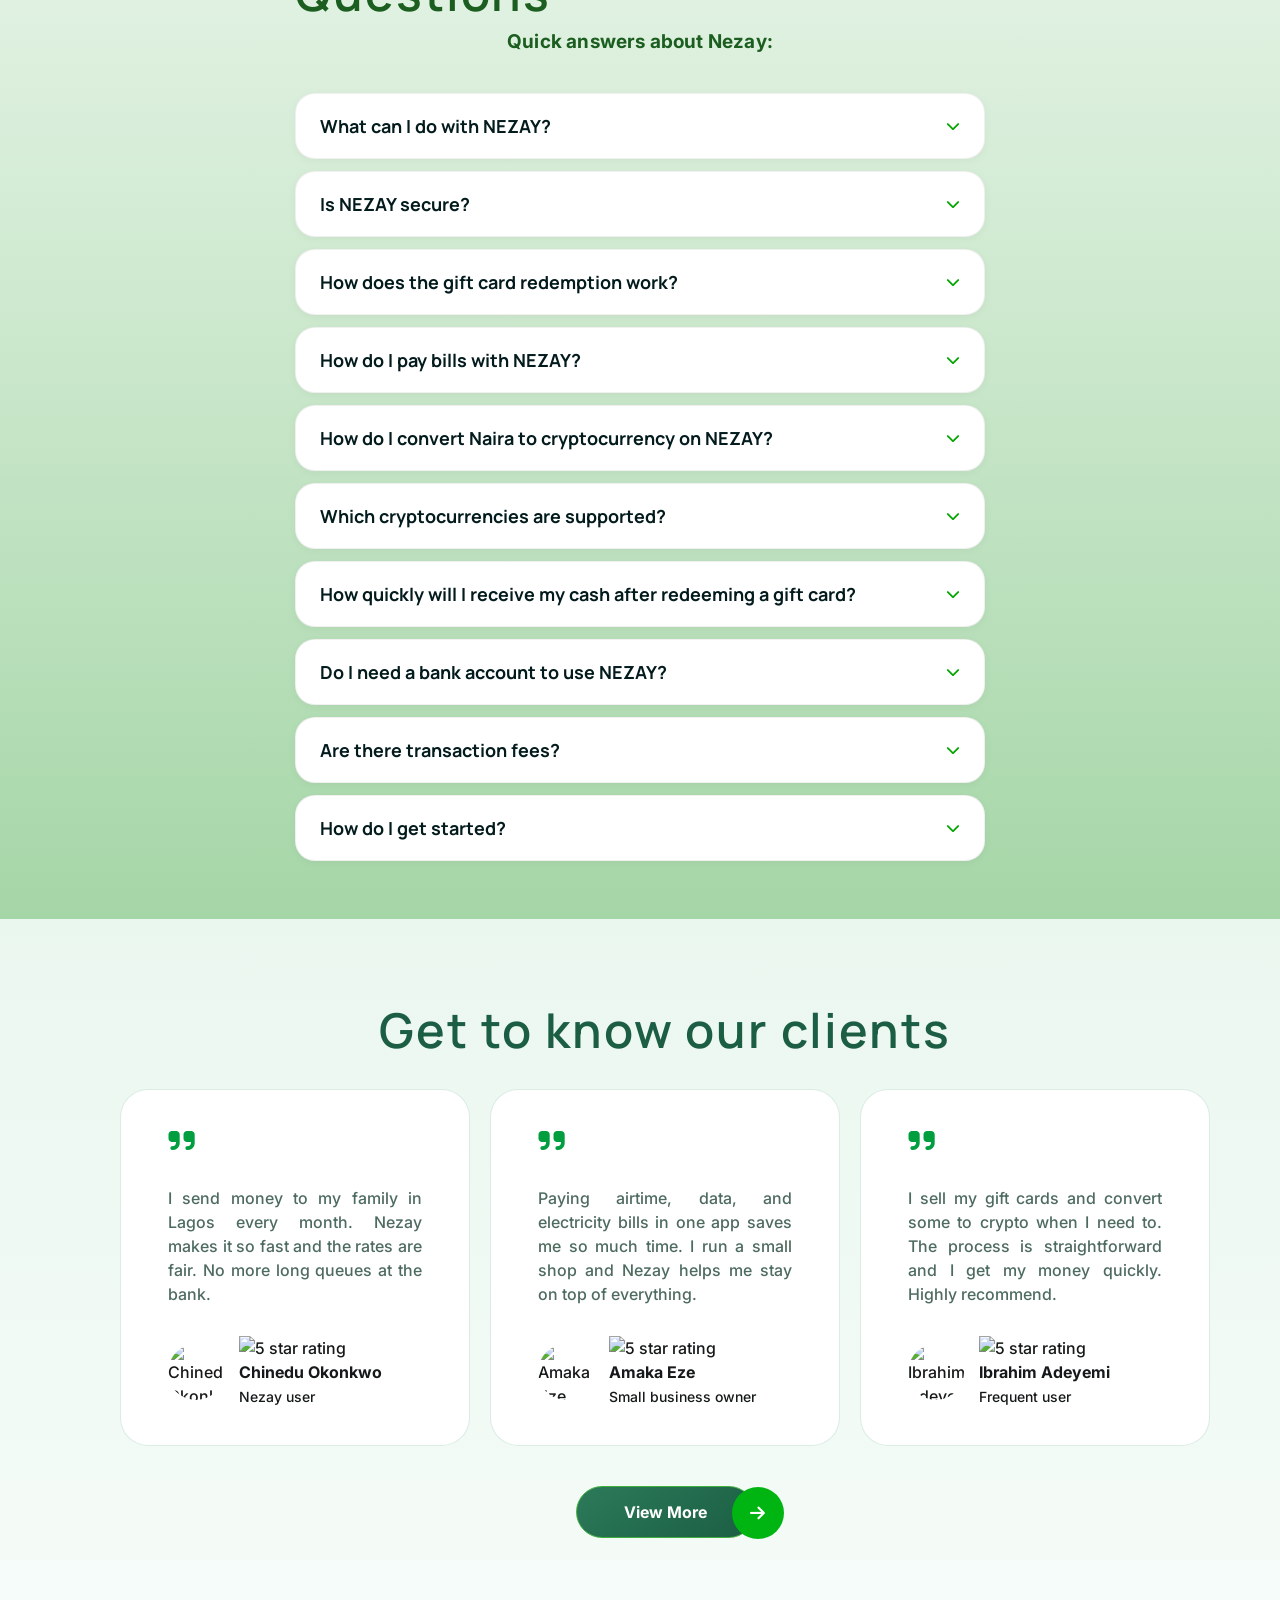
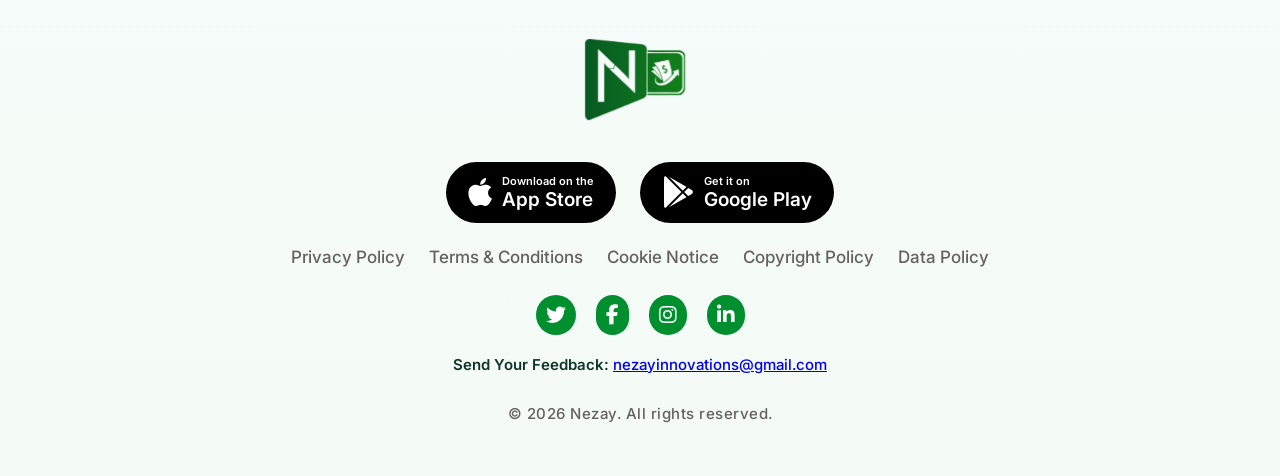
==== commit c7783468: "Updated Landing Page" ====
--- a/index.html
+++ b/index.html
@@ -183,7 +183,9 @@
                     <nav class="nezay-nav-center" aria-label="Main navigation" id="main-navigation">
                         <ul>
                             <li><a href="#">Home</a></li>
+                            <li><a href="#about">About us</a></li>
                             <li><a href="contact.html">Contact</a></li>
+                            <li><a href="#services">FAQ</a></li>
                         </ul>
                     </nav>
                     <button
@@ -197,7 +199,6 @@
                         <span></span>
                         <span></span>
                     </button>
-                    <a href="#page-end" class="hero-btn-get-started hero-header-cta" aria-label="Learn more about Nezay Exchange">Learn more</a>
                 </header>
                 <section class="hero-content">
                     <div class="container hero-inner">
--- a/style.css
+++ b/style.css
@@ -6,6 +6,7 @@
 
 html, body {
     overflow-x: hidden; 
+    scroll-behavior: smooth;
 
 }
 
@@ -13,6 +14,7 @@
     --font-main : 'Inter', sans-serif;
     --font-secondary: 'Manrope', sans-serif;
     --font-third: 'Manrope', sans-serif;
+    --hero-surface-green: #0b3a27;
 }
 
 /* Start Components */
@@ -346,18 +348,20 @@
 
 /* Trust strip — very dark green, bubbles behind content */
 .sponsers-bar.nezay-sponsors {
-    --trust-bg-top: #0f2218;
-    --trust-bg-bottom: #08150f;
+    --trust-bg-top: #023008;
+    --trust-bg-bottom: #082c1c;
     --trust-badge-bg: #1a3328;
     --trust-icon: #8fef95;
     --trust-divider: rgba(255, 255, 255, 0.2);
     position: relative;
     overflow: hidden;
-    background: linear-gradient(180deg, var(--trust-bg-top) 0%, var(--trust-bg-bottom) 100%);
-    border-top: 1px solid rgba(0, 160, 70, 0.25);
-    box-shadow:
-        inset 0 1px 0 rgba(0, 100, 50, 0.12),
-        0 4px 24px rgba(0, 0, 0, 0.35);
+    background-color: var(--hero-surface-green);
+    background-image: linear-gradient(rgba(11, 58, 39, 0.88), rgba(11, 58, 39, 0.88)), url("images/Landing%20images.png");
+    background-repeat: no-repeat;
+    background-position: center center;
+    background-size: cover;
+    border-top: 0;
+    box-shadow: none;
     padding: 22px 20px;
     min-height: 0;
     display: flex;
@@ -680,34 +684,8 @@
 /* ========== Nezay Exchange Hero (first part: title → sponsors bar) ========== */
 /* Landing image more visible; tall rising lime; bubbles on top */
 .nezay-hero {
-    background-color: #05140e;
-    background-image:
-        radial-gradient(
-            ellipse 95% 85% at 50% 42%,
-            rgba(140, 255, 185, 0.28) 0%,
-            rgba(80, 220, 130, 0.12) 38%,
-            transparent 62%
-        ),
-        radial-gradient(
-            ellipse 150% 120% at 50% 100%,
-            rgba(150, 255, 190, 0.55) 0%,
-            rgba(90, 230, 140, 0.28) 28%,
-            rgba(50, 180, 100, 0.12) 48%,
-            transparent 68%
-        ),
-        radial-gradient(ellipse 110% 90% at 8% 95%, rgba(110, 245, 150, 0.35) 0%, transparent 52%),
-        radial-gradient(ellipse 110% 90% at 92% 95%, rgba(110, 245, 150, 0.35) 0%, transparent 52%),
-        linear-gradient(
-            180deg,
-            rgba(2, 48, 8, 0.92) 0%,
-            rgba(4, 58, 10, 0.86) 18%,
-            rgba(5, 26, 17, 0.58) 38%,
-            rgba(5, 30, 20, 0.42) 55%,
-            rgba(6, 34, 22, 0.28) 72%,
-            rgba(7, 40, 26, 0.14) 88%,
-            rgba(8, 44, 28, 0.06) 100%
-        ),
-        url("images/Landing%20images.png");
+    background-color: var(--hero-surface-green);
+    background-image: linear-gradient(rgba(11, 58, 39, 0.88), rgba(11, 58, 39, 0.88)), url("images/Landing%20images.png");
     background-repeat: no-repeat;
     background-position: center center;
     background-size: cover;
@@ -1032,7 +1010,7 @@
 
 .nezay-hero .container {
     position: relative;
-    z-index: 1;
+    z-index: 20;
 }
 
 /* Nezay header — logo left, nav centered on page */
@@ -1108,14 +1086,17 @@
     line-height: 1;
 }
 
-/* Header layout: logo left, nav centered, CTA right */
+/* Header layout: logo left, nav right */
 .nezay-hero .nezay-header {
     display: grid;
-    grid-template-columns: auto 1fr auto;
-    align-items: center;
-    position: sticky;
-    top: 0;
-    z-index: 30;
+    grid-template-columns: auto 1fr;
+    align-items: center;
+    position: fixed;
+    top: 10px;
+    left: 50%;
+    transform: translateX(-50%);
+    width: min(1170px, calc(100% - 30px));
+    z-index: 1000;
     background: linear-gradient(135deg, rgba(8, 22, 14, 0.96) 0%, rgba(14, 42, 28, 0.94) 100%);
     border: 1px solid rgba(106, 232, 150, 0.34);
     border-radius: 14px;
@@ -1176,10 +1157,6 @@
 }
 
 .nezay-hero .nezay-nav-center {
-    justify-self: center;
-}
-
-.nezay-hero .hero-header-cta {
     justify-self: end;
 }
 
@@ -1289,7 +1266,7 @@
 
 /* Hero content layout */
 .hero-content {
-    padding: 12px 0 36px;
+    padding: 72px 0 56px;
 }
 
 .hero-inner {
@@ -2459,7 +2436,9 @@
 /* Start Services - FAQ */
 .services.faq-section {
     background: linear-gradient(180deg, #e8f5e9 0%, #c8e6c9 50%, #a5d6a7 100%);
+    margin-top: 36px;
     padding-bottom: 48px;
+    scroll-margin-top: 120px;
 }
 
 .services.faq-section .container {
